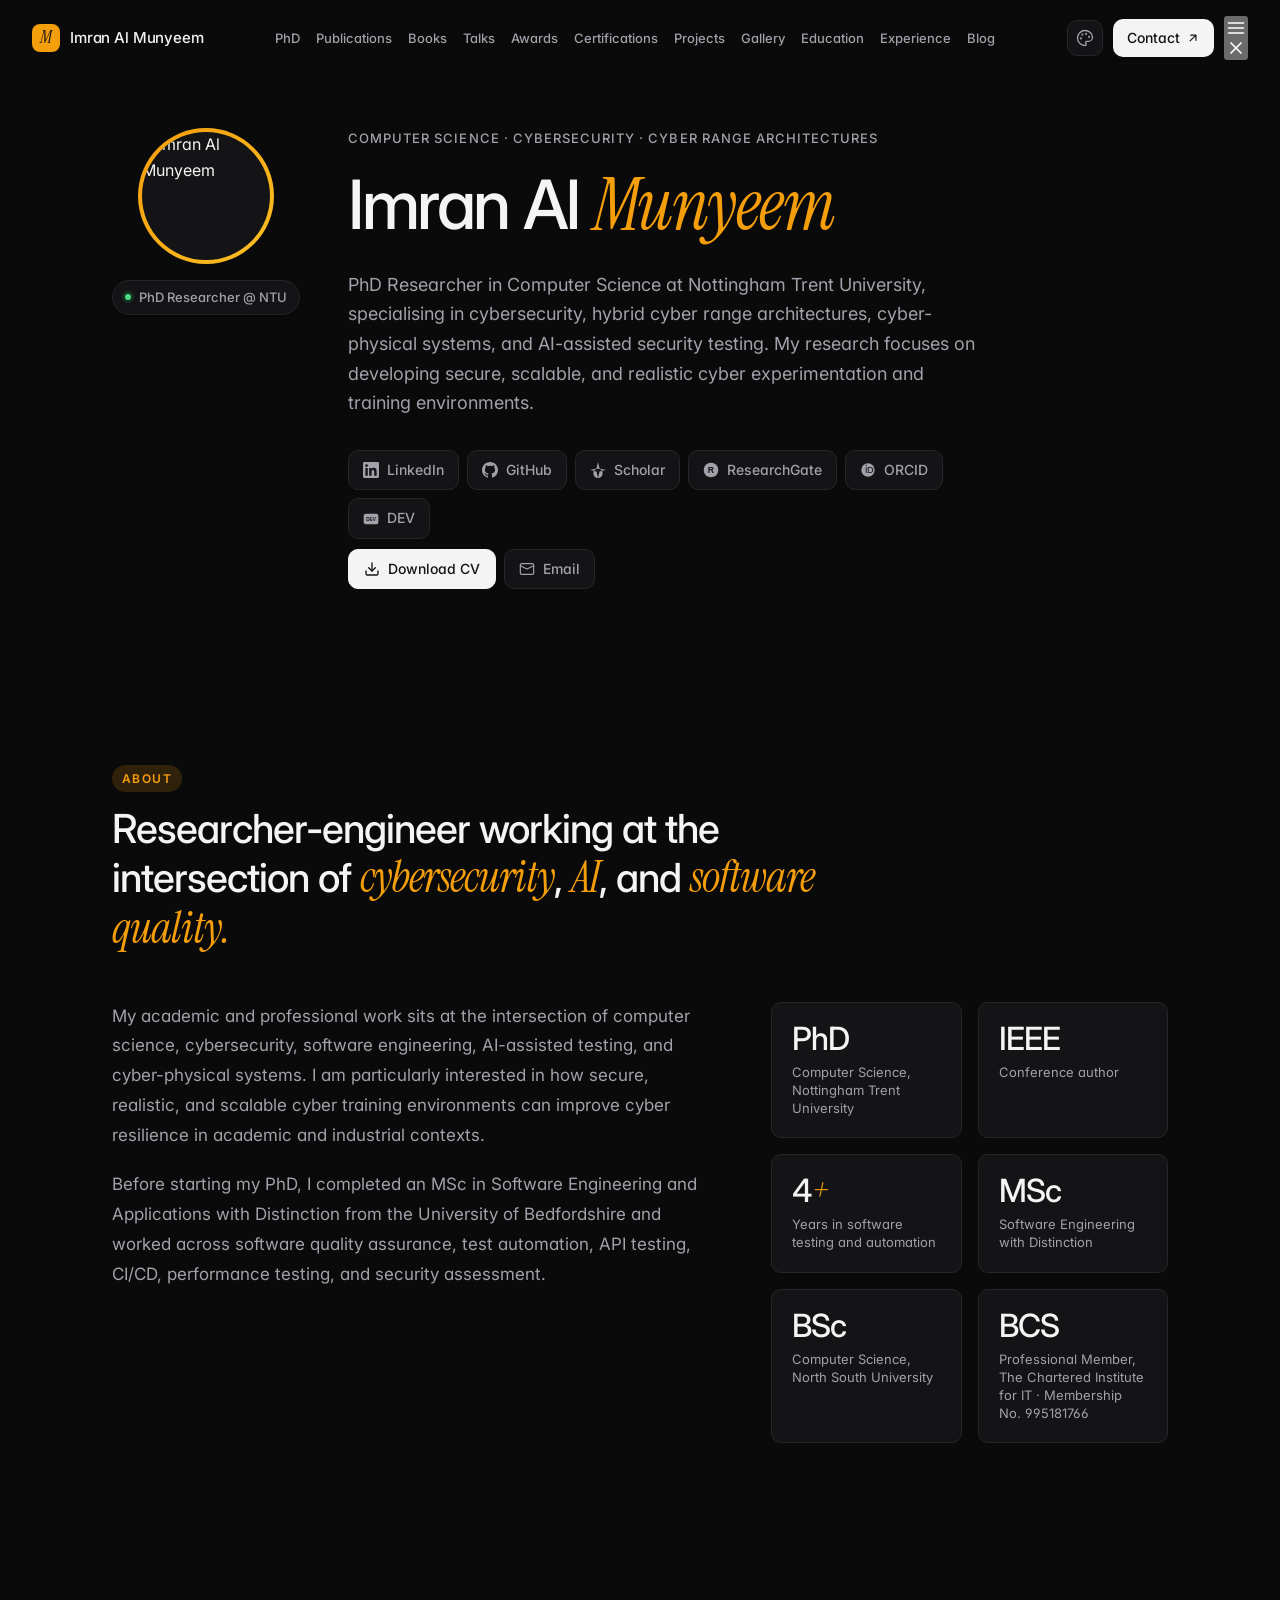
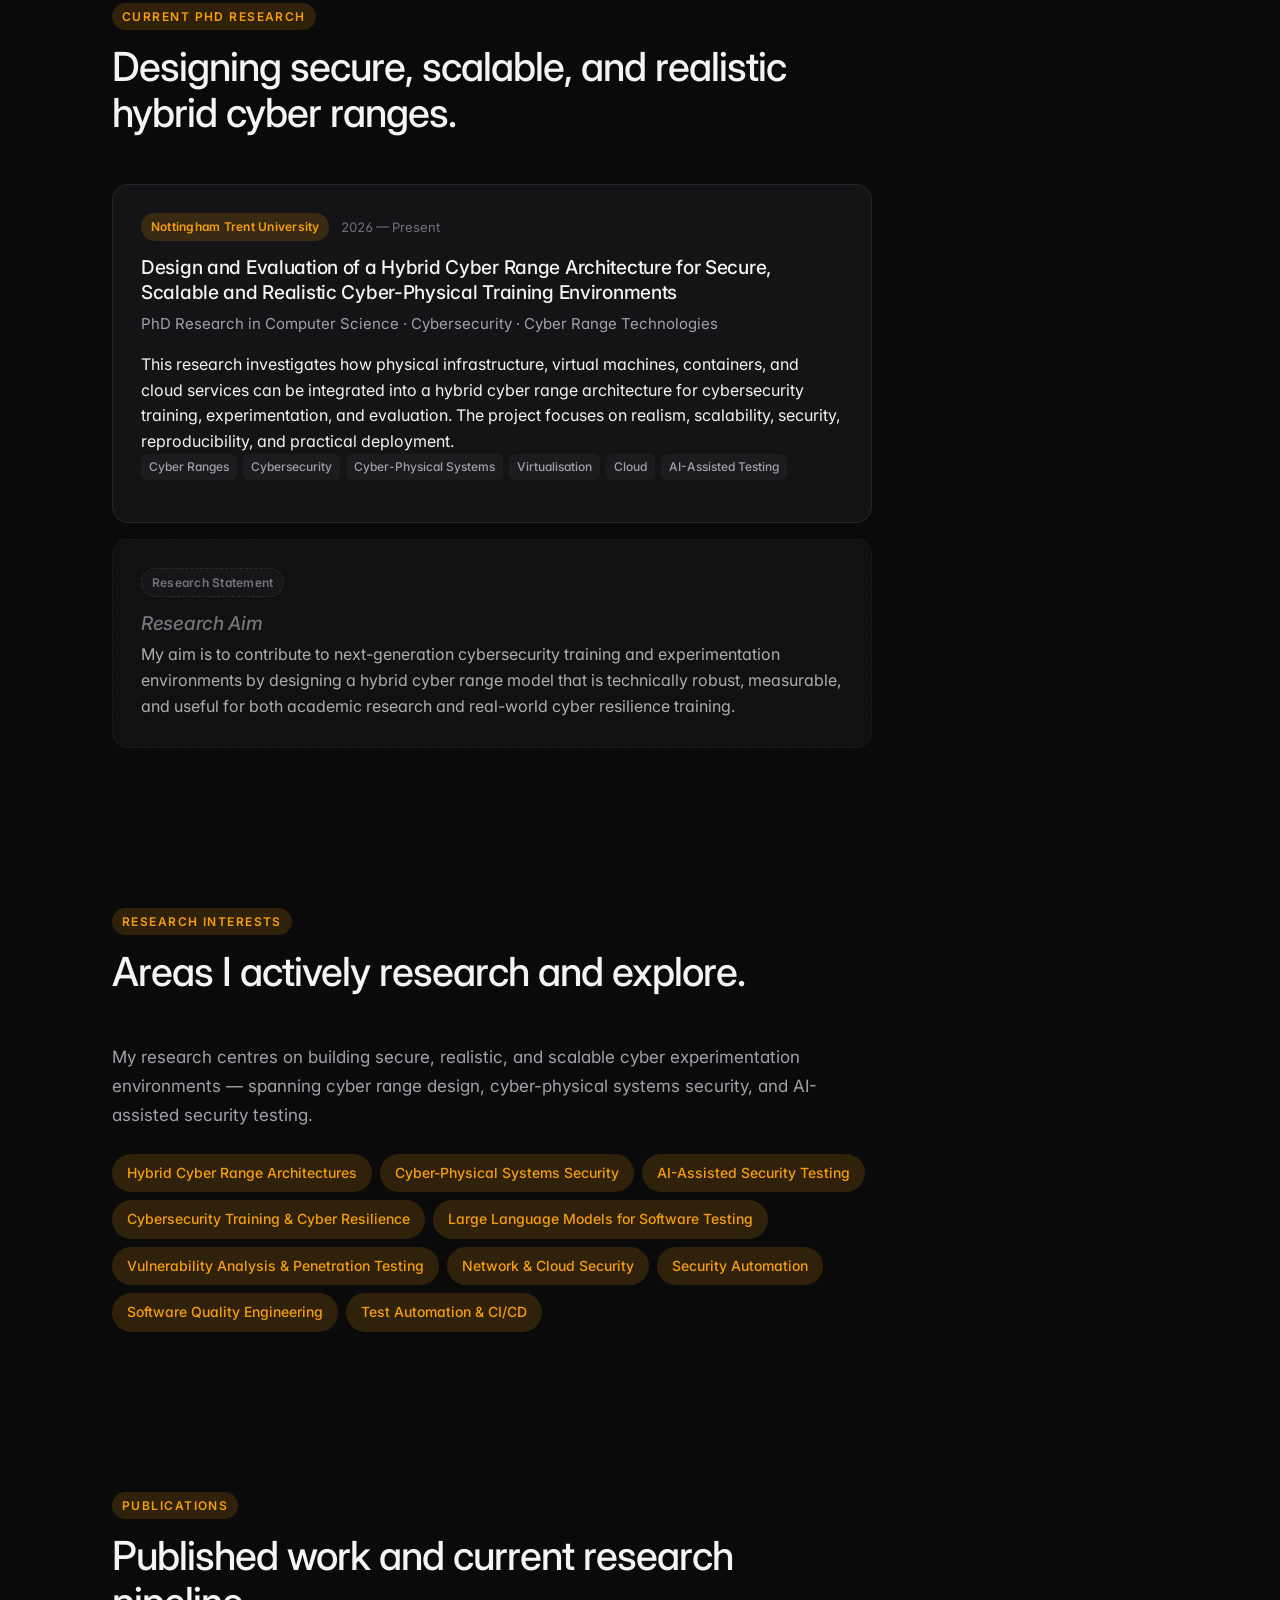
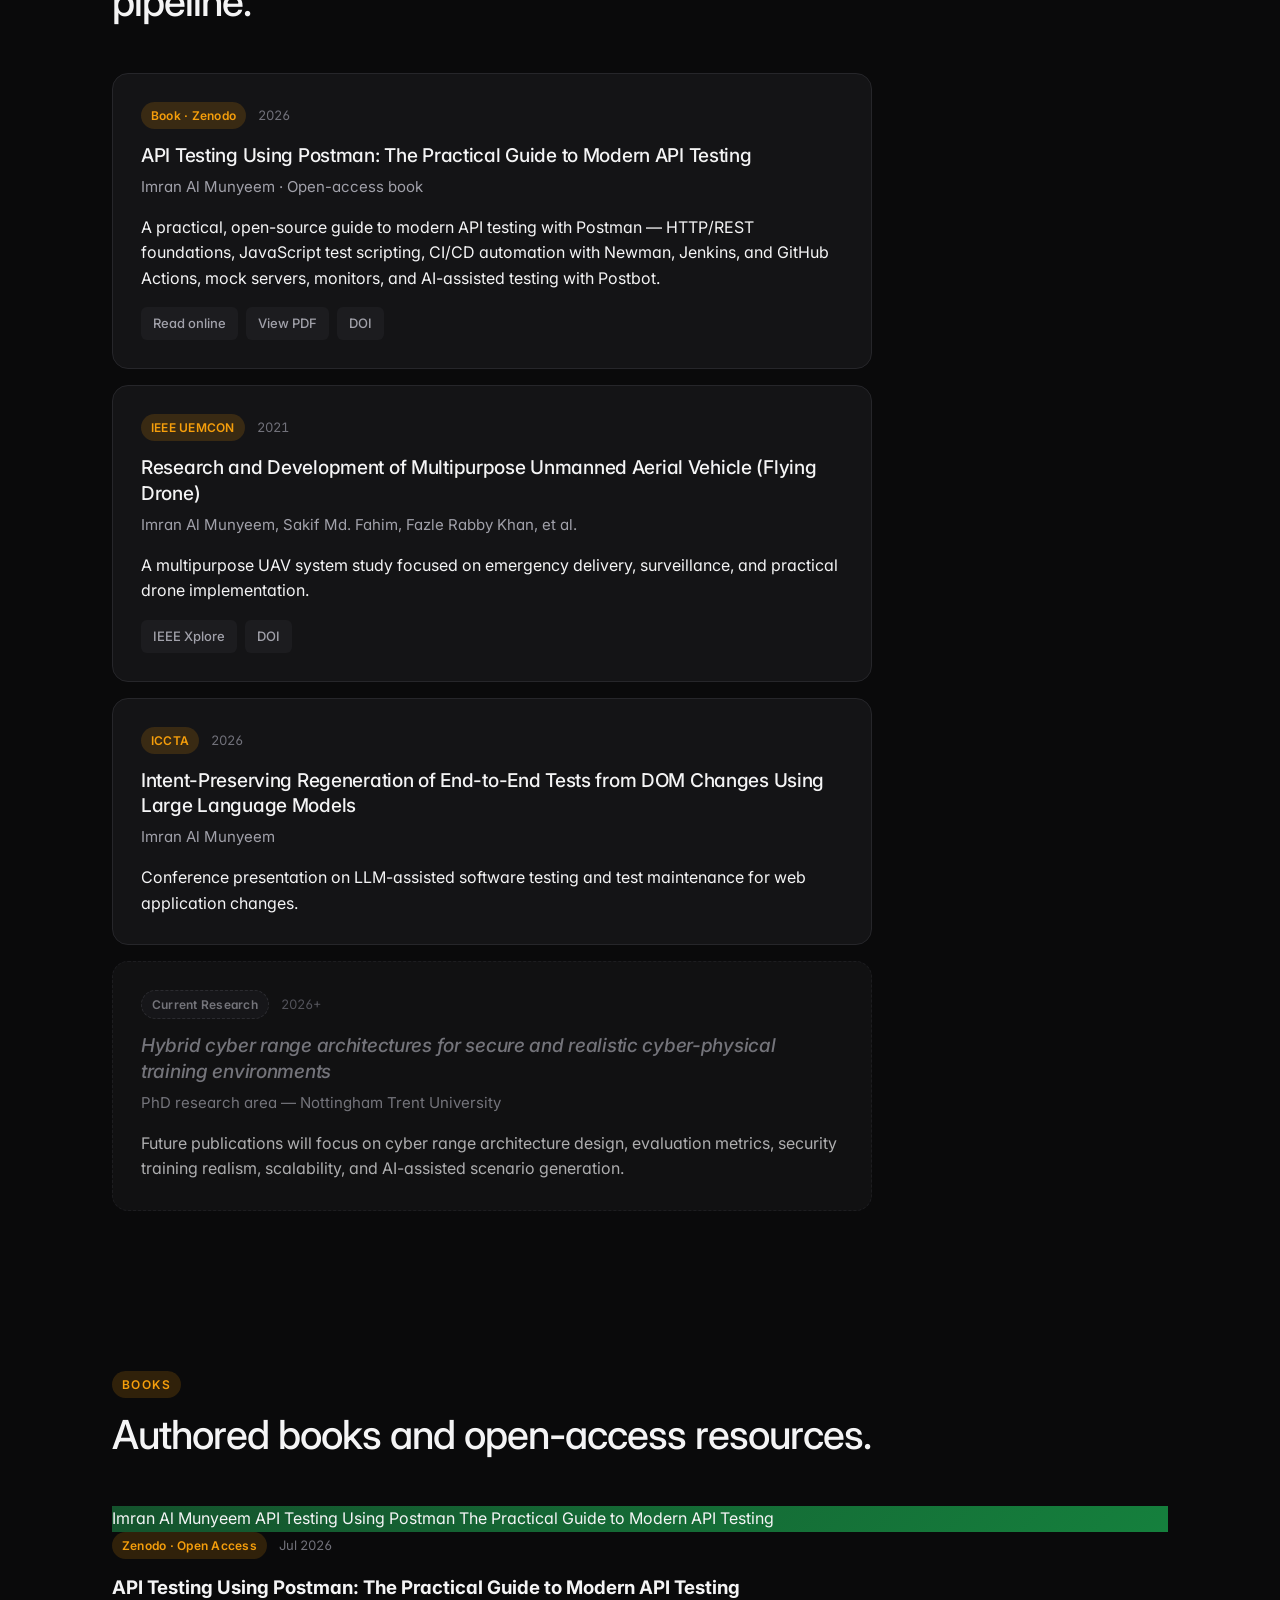
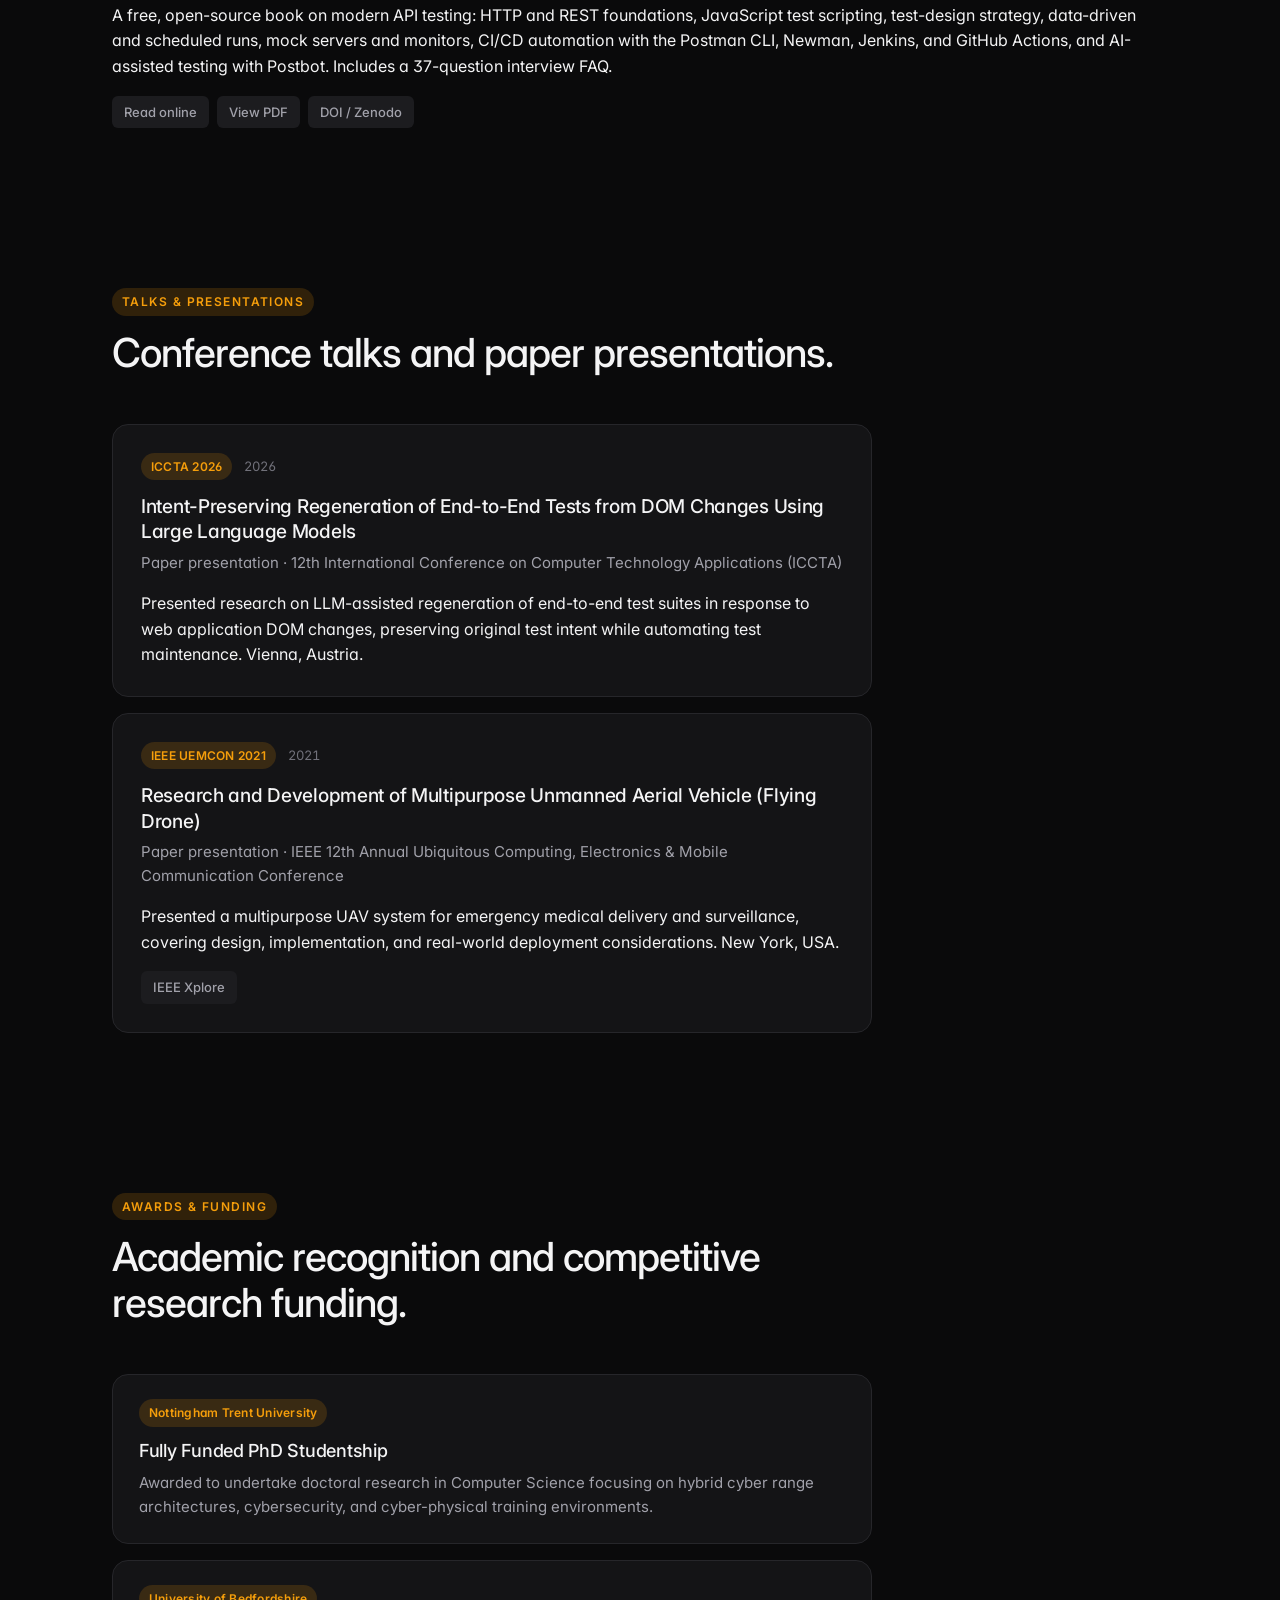
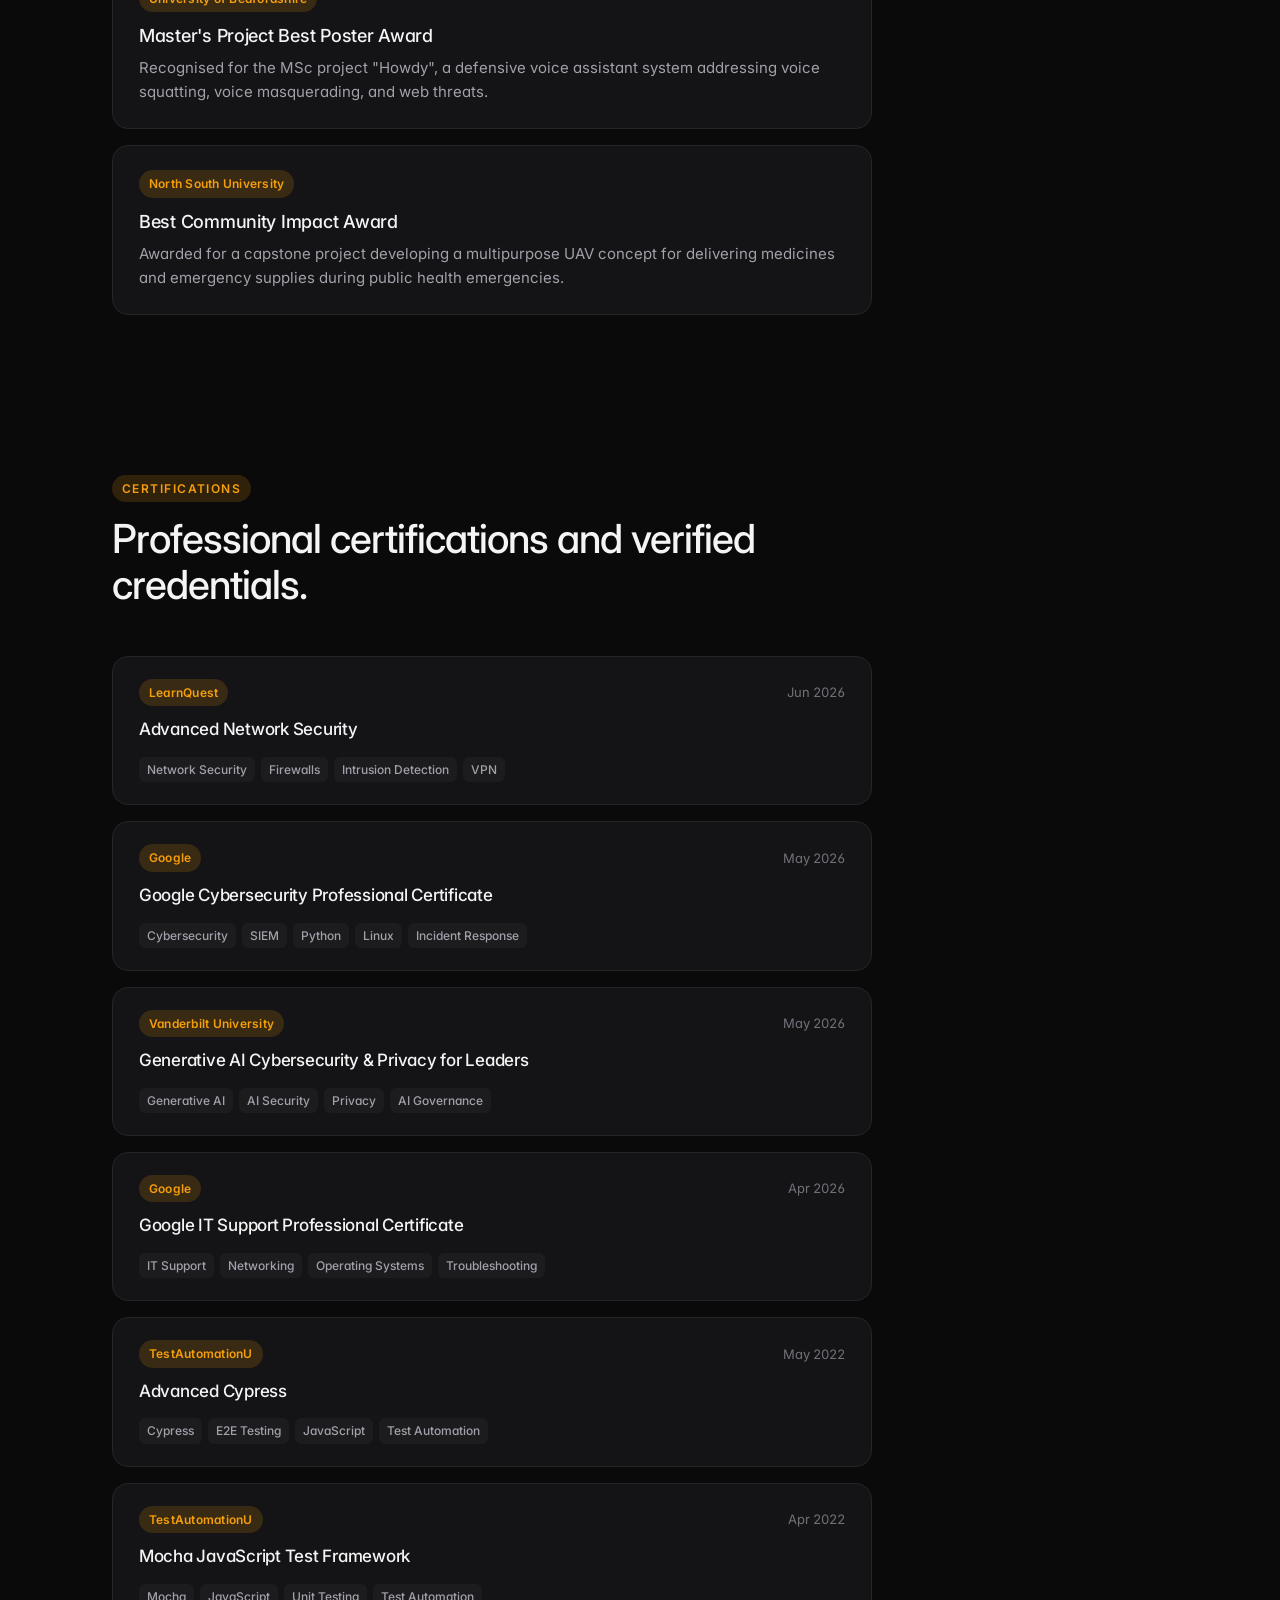
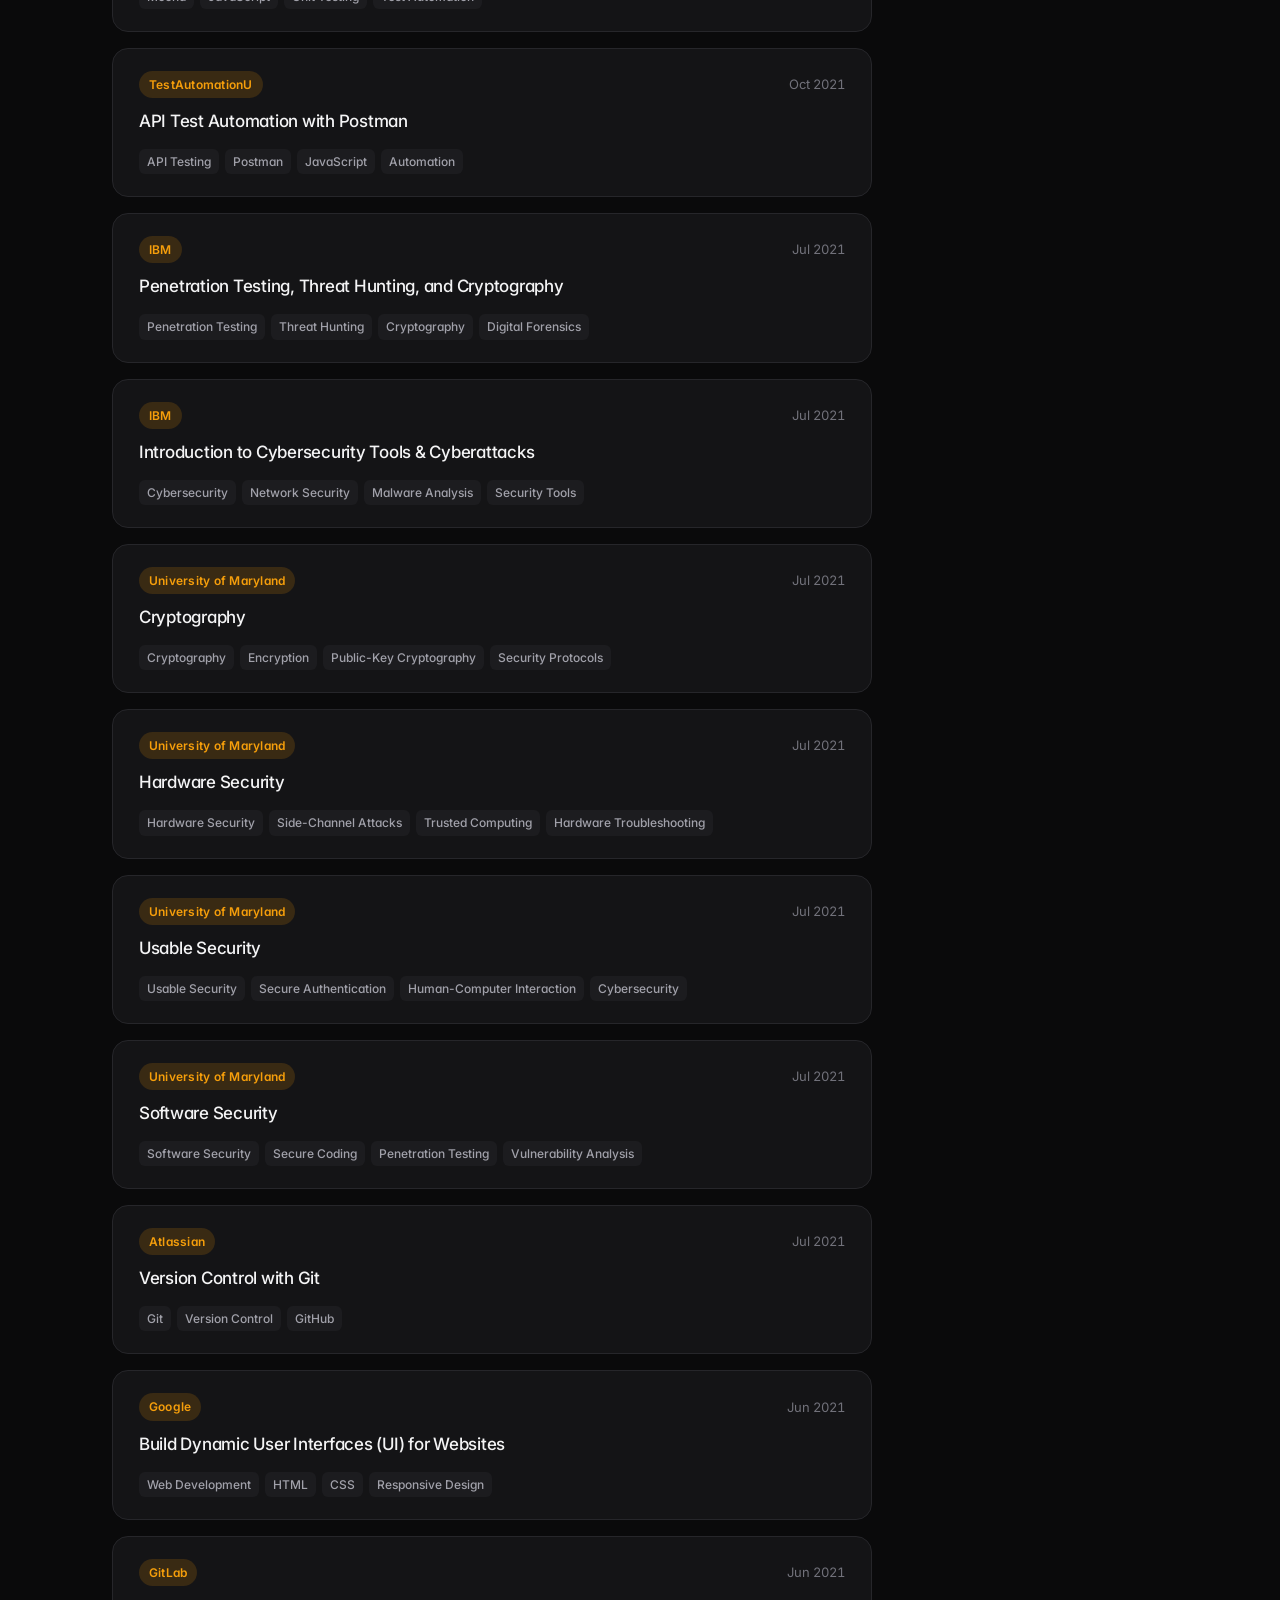
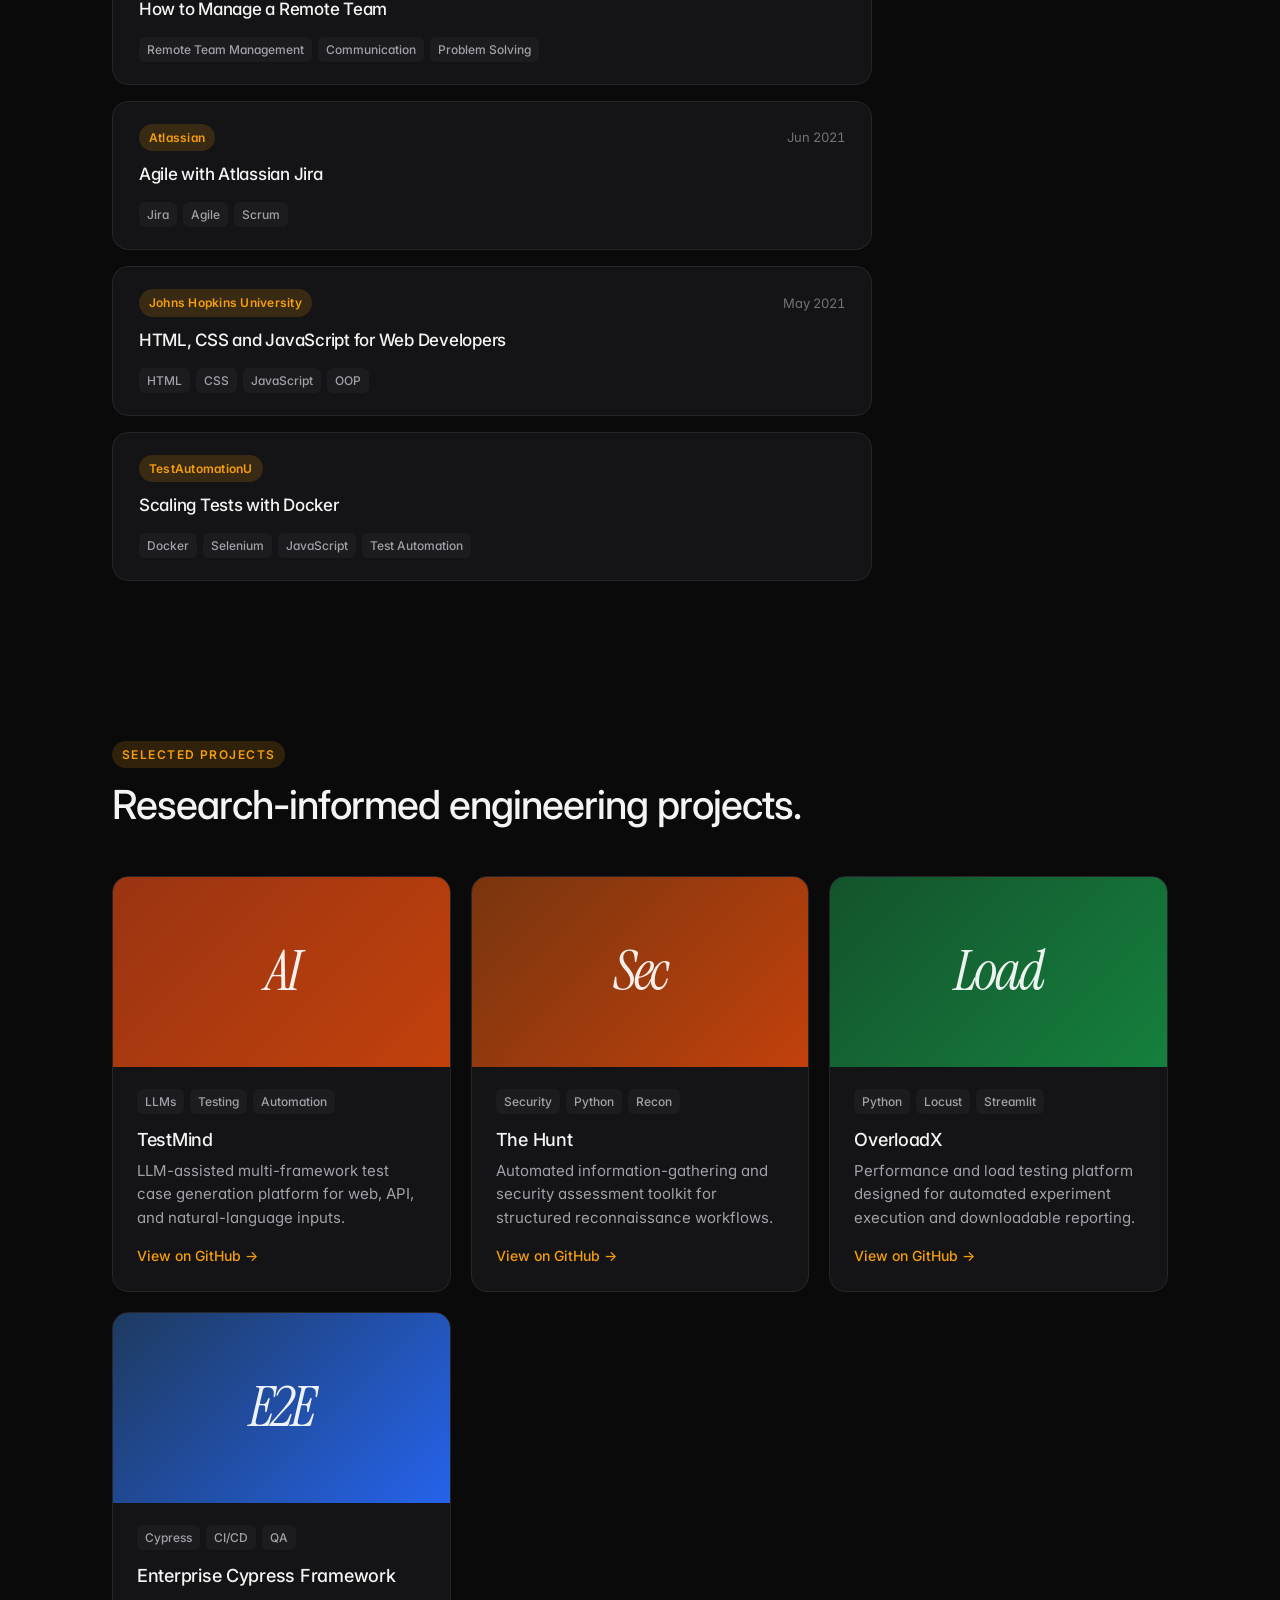
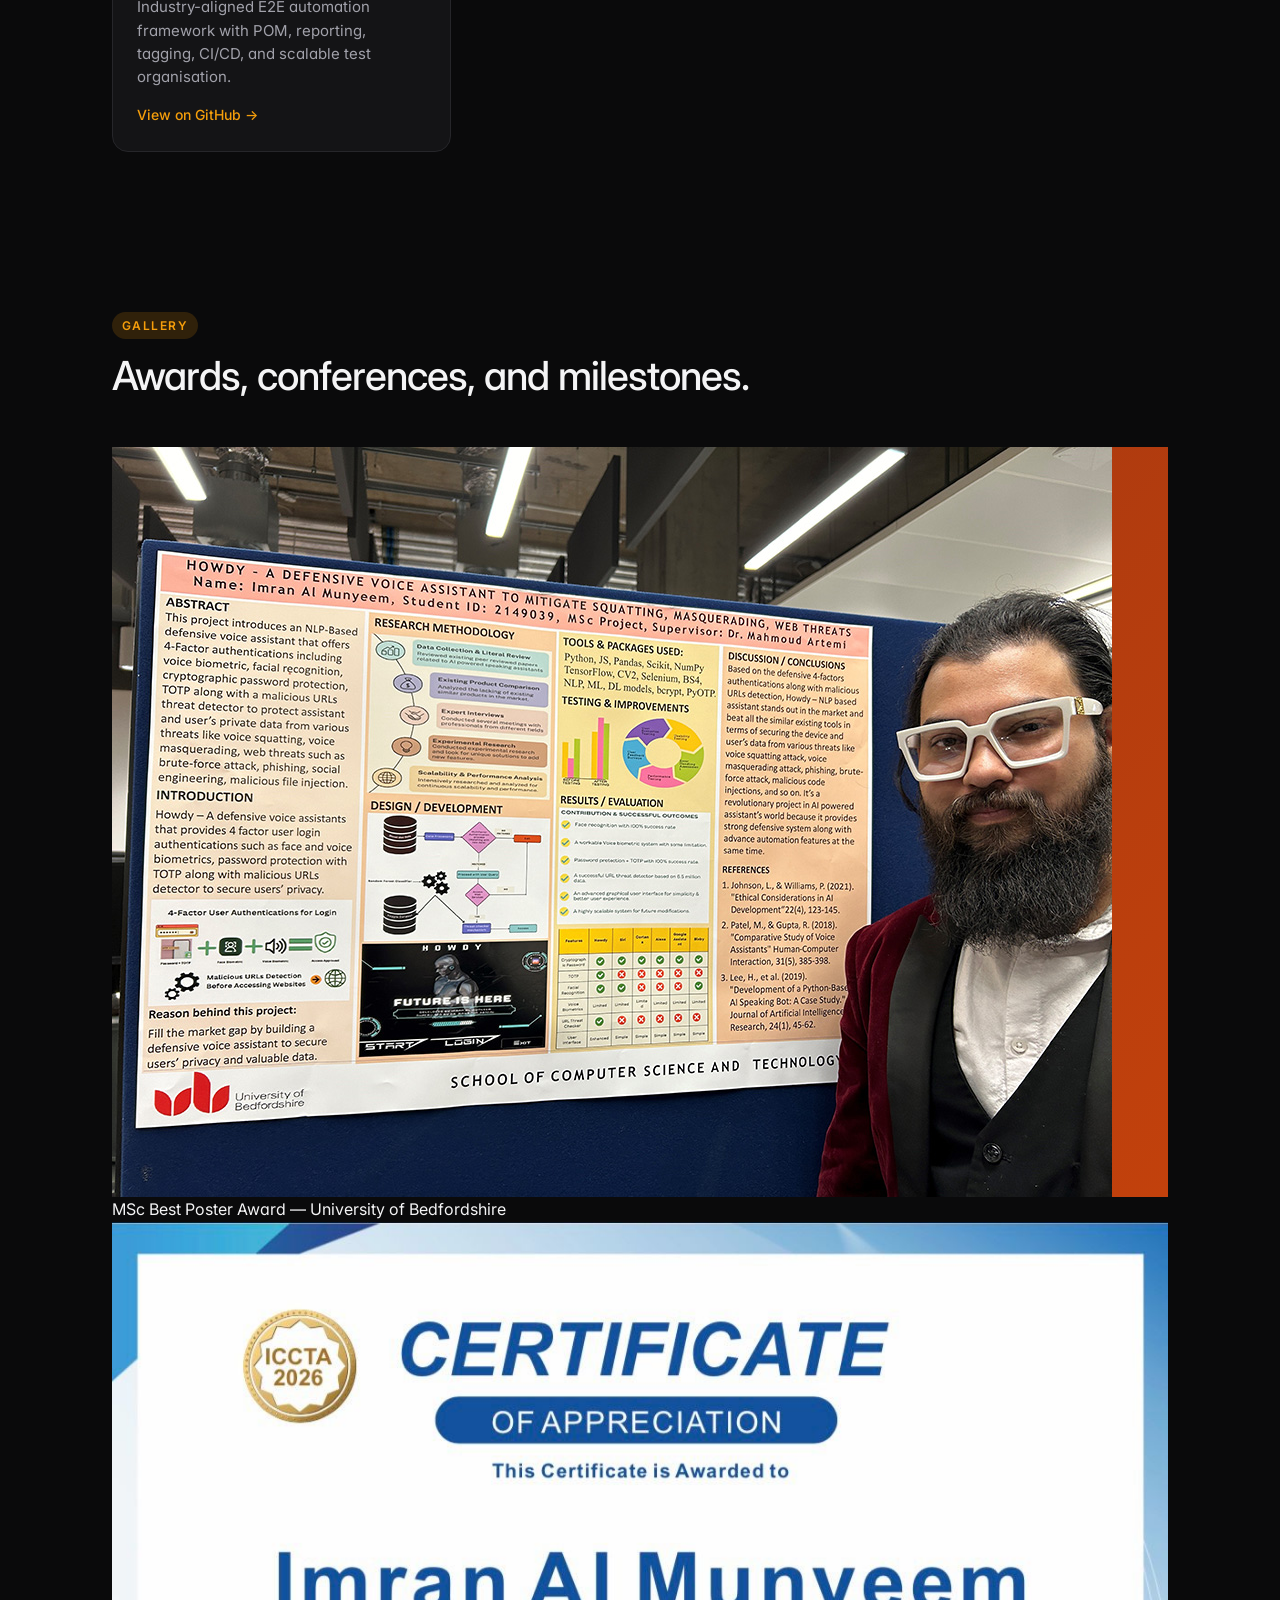
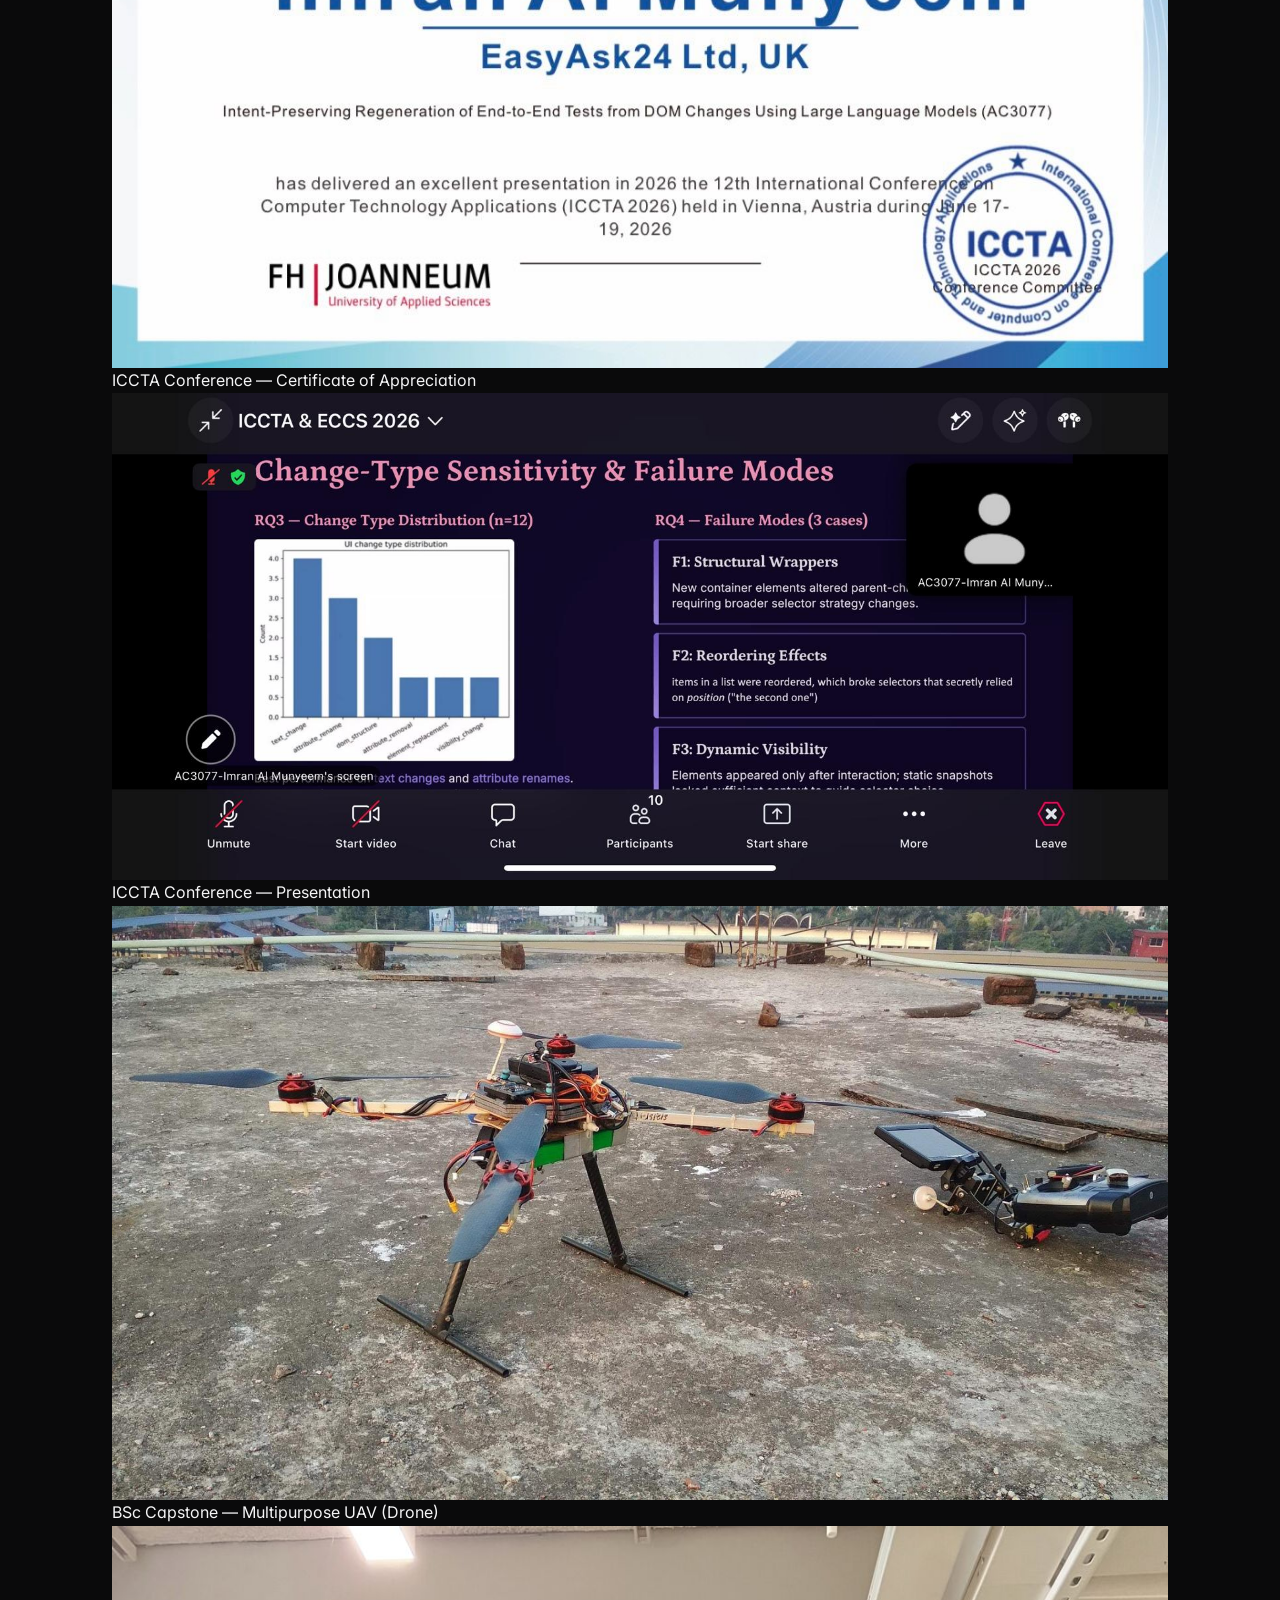
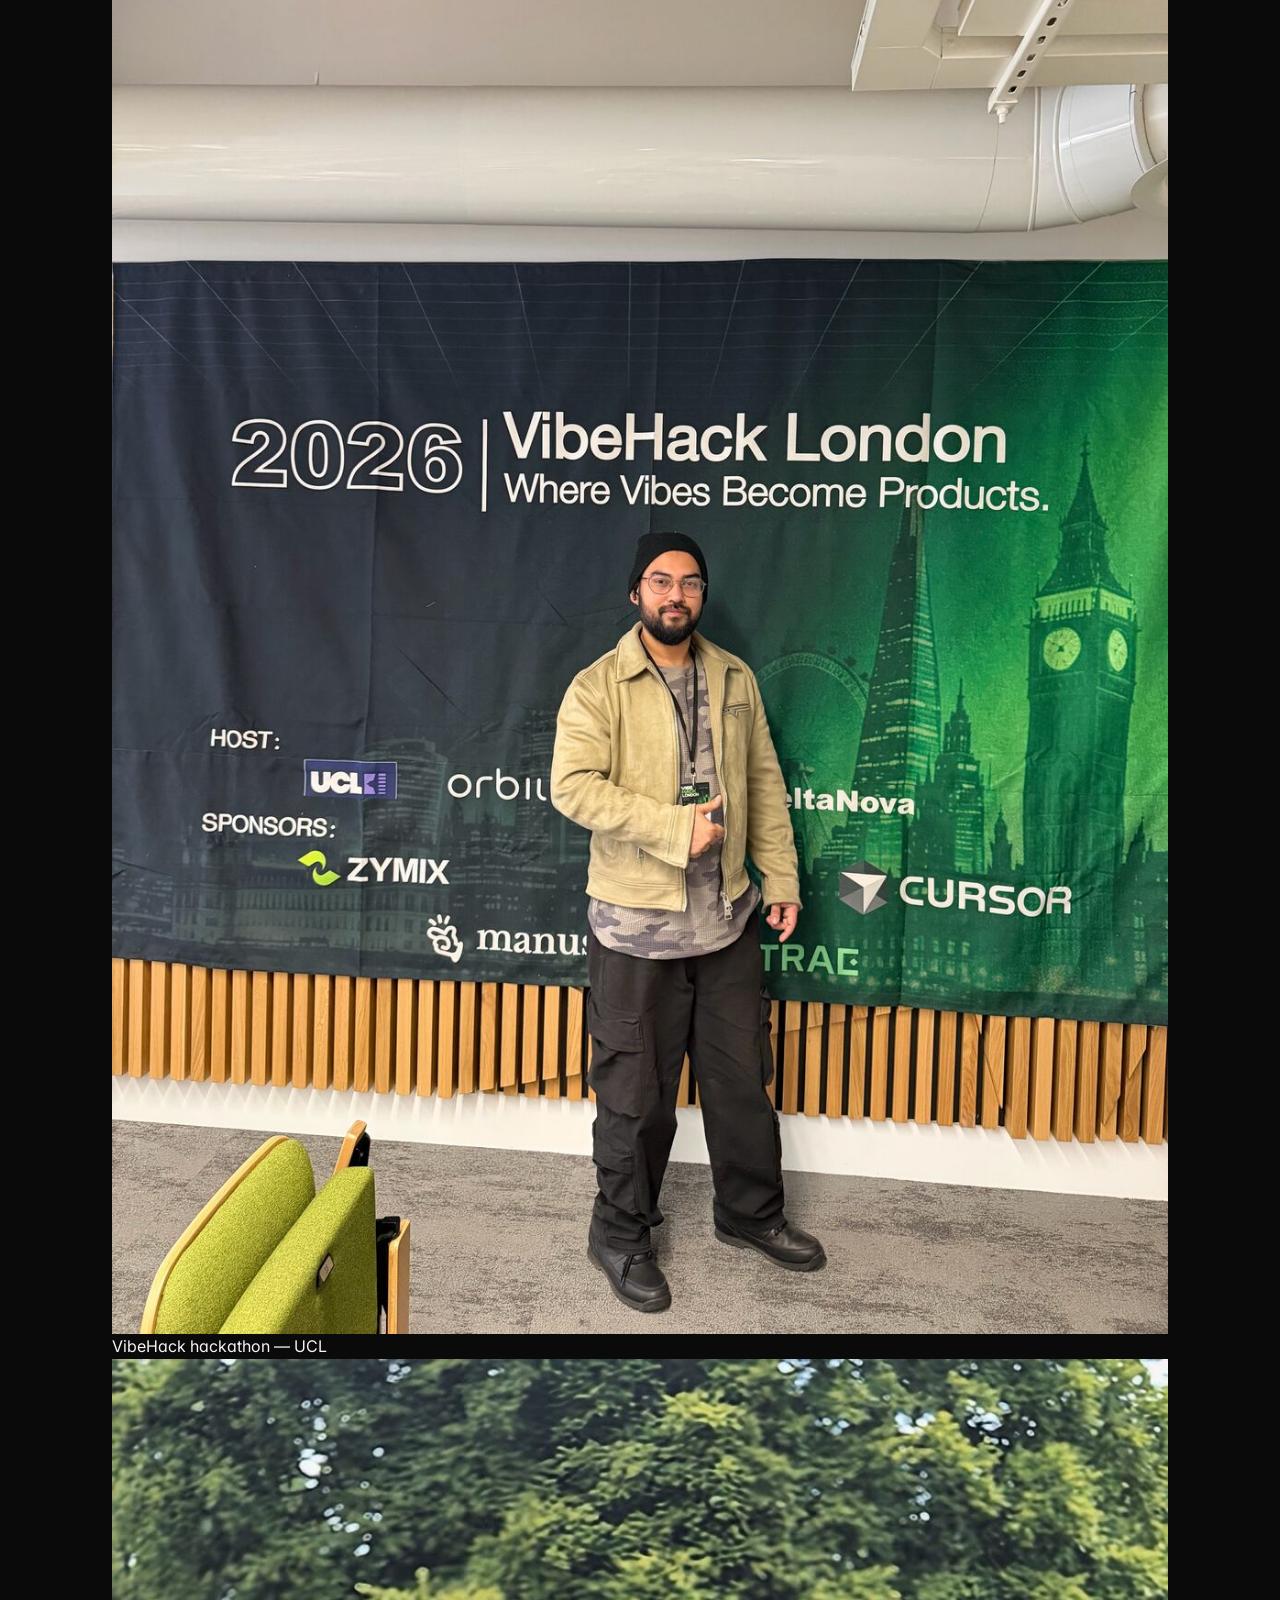
==== index.html @ 53933c65 "Add files via upload" ====
<!DOCTYPE html>
<html lang="en">
<head>
  <meta charset="UTF-8">
  <meta name="viewport" content="width=device-width, initial-scale=1.0">

  <title>Imran Al Munyeem — PhD Researcher in Computer Science</title>
  <meta name="description" content="Imran Al Munyeem is a PhD Researcher in Computer Science at Nottingham Trent University, researching cybersecurity, hybrid cyber range architectures, cyber-physical systems, AI-assisted security testing, and software quality engineering.">
  <meta name="author" content="Imran Al Munyeem">
  <meta name="keywords" content="Imran Al Munyeem, PhD Researcher, Computer Science, Cybersecurity, Cyber Range, Cyber-Physical Systems, AI Security, Software Testing, Nottingham Trent University">

  <link rel="canonical" href="https://imranalmunyeem.com/">

  <meta property="og:title" content="Imran Al Munyeem — PhD Researcher in Computer Science">
  <meta property="og:description" content="PhD Researcher in Computer Science at Nottingham Trent University focusing on cybersecurity, hybrid cyber range architectures, cyber-physical systems, and AI-assisted security testing.">
  <meta property="og:type" content="website">
  <meta property="og:url" content="https://imranalmunyeem.com/">
  <meta property="og:site_name" content="Imran Al Munyeem">
  <meta property="og:image" content="https://imranalmunyeem.com/ogimage.jpg">
  <meta property="og:image:width" content="1200">
  <meta property="og:image:height" content="630">
  <meta property="og:image:alt" content="Imran Al Munyeem — PhD Researcher in Computer Science">

  <meta name="twitter:card" content="summary_large_image">
  <meta name="twitter:title" content="Imran Al Munyeem — PhD Researcher in Computer Science">
  <meta name="twitter:description" content="PhD Researcher in Computer Science at Nottingham Trent University focusing on cybersecurity, cyber range architectures, cyber-physical systems, and AI-assisted security testing.">
  <meta name="twitter:image" content="https://imranalmunyeem.com/ogimage.jpg">

  <link rel="preconnect" href="https://fonts.googleapis.com">
  <link rel="preconnect" href="https://fonts.gstatic.com" crossorigin>
  <link href="https://fonts.googleapis.com/css2?family=Inter:wght@400;500;600;700&family=Instrument+Serif:ital@0;1&display=swap" rel="stylesheet">

  <link rel="icon" href="data:image/svg+xml,<svg xmlns='http://www.w3.org/2000/svg' viewBox='0 0 100 100'><rect width='100' height='100' rx='22' fill='%239a3412'/><text x='50' y='68' font-size='52' font-family='Georgia,serif' font-style='italic' fill='%23fdfcf8' text-anchor='middle'>M</text></svg>">

  <script>
    // Apply saved theme before paint to avoid flash (default: dark + amber)
    (function () {
      try {
        var r = document.documentElement;
        r.setAttribute('data-theme', localStorage.getItem('theme') || 'dark');
        r.setAttribute('data-accent', localStorage.getItem('accent') || 'amber');
      } catch (e) {
        document.documentElement.setAttribute('data-theme', 'dark');
        document.documentElement.setAttribute('data-accent', 'amber');
      }
    })();
  </script>

  <link rel="stylesheet" href="styles.css?v=9">

  <script type="application/ld+json">
  {
    "@context": "https://schema.org",
    "@type": "Person",
    "name": "Imran Al Munyeem",
    "url": "https://imranalmunyeem.com/",
    "image": "https://imranalmunyeem.com/ogimage.jpg",
    "jobTitle": "PhD Researcher in Computer Science",
    "description": "PhD Researcher in Computer Science at Nottingham Trent University, specialising in cybersecurity, hybrid cyber range architectures, cyber-physical systems, and AI-assisted security testing.",
    "worksFor": {
      "@type": "Organization",
      "name": "Nottingham Trent University"
    },
    "alumniOf": [
      { "@type": "CollegeOrUniversity", "name": "University of Bedfordshire" },
      { "@type": "CollegeOrUniversity", "name": "North South University" }
    ],
    "memberOf": {
      "@type": "Organization",
      "name": "BCS, The Chartered Institute for IT"
    },
    "knowsAbout": [
      "Cybersecurity",
      "Cyber Range Architectures",
      "Cyber-Physical Systems",
      "AI-Assisted Security Testing",
      "Software Testing",
      "Software Quality Engineering"
    ],
    "sameAs": [
      "https://www.linkedin.com/in/imranalmunyeem/",
      "https://github.com/imranalmunyeem",
      "https://scholar.google.com/citations?user=b2R3NKsAAAAJ",
      "https://orcid.org/0009-0007-3538-1172",
      "https://www.researchgate.net/profile/Imran-Al-Munyeem-2",
      "https://dev.to/imranalmunyeem"
    ]
  }
  </script>
</head>

<body>
  <nav class="nav" id="nav">
    <a href="#top" class="nav-logo" aria-label="Home">
      <span class="logo-mark">M</span>
      <span class="logo-text">Imran Al Munyeem</span>
    </a>

    <div class="nav-links">
      <a href="#phd">PhD</a>
      <a href="#publications">Publications</a>
      <a href="#books">Books</a>
      <a href="#talks">Talks</a>
      <a href="#awards">Awards</a>
      <a href="#certifications">Certifications</a>
      <a href="#projects">Projects</a>
      <a href="#gallery">Gallery</a>
      <a href="#education">Education</a>
      <a href="#experience">Experience</a>
      <a href="#blog">Blog</a>
    </div>

    <div class="nav-right">
      <div class="theme-switch">
        <button class="theme-toggle" id="themeToggle" type="button" aria-label="Change theme" aria-haspopup="true" aria-expanded="false">
          <svg width="18" height="18" viewBox="0 0 24 24" fill="none" stroke="currentColor" stroke-width="1.75" stroke-linecap="round" stroke-linejoin="round"><circle cx="13.5" cy="6.5" r=".5" fill="currentColor"/><circle cx="17.5" cy="10.5" r=".5" fill="currentColor"/><circle cx="8.5" cy="7.5" r=".5" fill="currentColor"/><circle cx="6.5" cy="12.5" r=".5" fill="currentColor"/><path d="M12 2C6.5 2 2 6.5 2 12s4.5 10 10 10c.926 0 1.648-.746 1.648-1.688 0-.437-.18-.835-.437-1.125-.29-.289-.438-.652-.438-1.125a1.64 1.64 0 0 1 1.668-1.668h1.996c3.051 0 5.555-2.503 5.555-5.554C21.965 6.012 17.461 2 12 2z"/></svg>
        </button>
        <div class="theme-panel" id="themePanel" hidden>
          <p class="theme-panel-label">Appearance</p>
          <div class="theme-modes">
            <button type="button" data-mode="dark">Dark</button>
            <button type="button" data-mode="light">Light</button>
          </div>
          <p class="theme-panel-label">Accent</p>
          <div class="theme-accents">
            <button type="button" class="swatch" data-accent="amber" style="--sw:#f59e0b" aria-label="Amber"></button>
            <button type="button" class="swatch" data-accent="emerald" style="--sw:#34d399" aria-label="Emerald"></button>
            <button type="button" class="swatch" data-accent="sky" style="--sw:#60a5fa" aria-label="Sky"></button>
            <button type="button" class="swatch" data-accent="violet" style="--sw:#a78bfa" aria-label="Violet"></button>
            <button type="button" class="swatch" data-accent="rose" style="--sw:#fb7185" aria-label="Rose"></button>
          </div>
        </div>
      </div>

      <a href="#contact" class="nav-cta">
        Contact
        <svg width="14" height="14" viewBox="0 0 24 24" fill="none" stroke="currentColor" stroke-width="2" stroke-linecap="round" stroke-linejoin="round"><path d="M7 17L17 7M17 7H8M17 7v9"/></svg>
      </a>

      <button class="nav-toggle" id="navToggle" type="button" aria-label="Menu" aria-controls="nav" aria-expanded="false">
        <svg class="icon-menu" width="20" height="20" viewBox="0 0 24 24" fill="none" stroke="currentColor" stroke-width="2" stroke-linecap="round" stroke-linejoin="round"><line x1="3" y1="6" x2="21" y2="6"/><line x1="3" y1="12" x2="21" y2="12"/><line x1="3" y1="18" x2="21" y2="18"/></svg>
        <svg class="icon-close" width="20" height="20" viewBox="0 0 24 24" fill="none" stroke="currentColor" stroke-width="2" stroke-linecap="round" stroke-linejoin="round"><line x1="18" y1="6" x2="6" y2="18"/><line x1="6" y1="6" x2="18" y2="18"/></svg>
      </button>
    </div>
  </nav>

  <main id="top">

    <section class="hero">
      <div class="hero-inner">
        <div class="hero-avatar">
          <div class="avatar-ring">
            <div class="avatar-circle" aria-label="Imran Al Munyeem">
              <picture>
                <source srcset="profileavatar.webp" type="image/webp">
                <img src="profileavatar.jpg" alt="Imran Al Munyeem" width="128" height="128" loading="eager">
              </picture>
            </div>
          </div>
          <div class="hero-available">
            <span class="dot"></span>
            PhD Researcher @ NTU
          </div>
        </div>

        <div class="hero-content">
          <p class="eyebrow">Computer Science · Cybersecurity · Cyber Range Architectures</p>

          <h1 class="hero-name">
            Imran Al <em>Munyeem</em>
          </h1>

          <p class="hero-lead">
            PhD Researcher in Computer Science at Nottingham Trent University, specialising in cybersecurity, hybrid cyber range architectures, cyber-physical systems, and AI-assisted security testing. My research focuses on developing secure, scalable, and realistic cyber experimentation and training environments.
          </p>

          <div class="hero-socials">
            <div class="social-row">
              <a href="https://www.linkedin.com/in/imranalmunyeem/" class="social-link" target="_blank" rel="noopener">
                <svg width="16" height="16" viewBox="0 0 24 24" fill="currentColor"><path d="M20.447 20.452h-3.554v-5.569c0-1.328-.027-3.037-1.852-3.037-1.853 0-2.136 1.445-2.136 2.939v5.667H9.351V9h3.414v1.561h.046c.477-.9 1.637-1.85 3.37-1.85 3.601 0 4.267 2.37 4.267 5.455v6.286zM5.337 7.433a2.062 2.062 0 0 1-2.063-2.065 2.063 2.063 0 1 1 2.063 2.065zm1.782 13.019H3.555V9h3.564v11.452zM22.225 0H1.771C.792 0 0 .774 0 1.729v20.542C0 23.227.792 24 1.771 24h20.451C23.2 24 24 23.227 24 22.271V1.729C24 .774 23.2 0 22.222 0h.003z"/></svg>
                LinkedIn
              </a>

              <a href="https://github.com/imranalmunyeem" class="social-link" target="_blank" rel="noopener">
                <svg width="16" height="16" viewBox="0 0 24 24" fill="currentColor"><path d="M12 0C5.374 0 0 5.373 0 12c0 5.302 3.438 9.8 8.207 11.387.6.111.793-.261.793-.577v-2.234c-3.338.726-4.033-1.416-4.033-1.416-.546-1.387-1.333-1.756-1.333-1.756-1.089-.745.083-.729.083-.729 1.205.084 1.839 1.237 1.839 1.237 1.07 1.834 2.807 1.304 3.492.997.107-.775.418-1.305.762-1.604-2.665-.305-5.467-1.334-5.467-5.931 0-1.311.469-2.381 1.236-3.221-.124-.303-.535-1.524.117-3.176 0 0 1.008-.322 3.301 1.23A11.509 11.509 0 0 1 12 5.803c1.02.005 2.047.138 3.006.404 2.291-1.552 3.297-1.23 3.297-1.23.653 1.653.242 2.874.118 3.176.77.84 1.235 1.911 1.235 3.221 0 4.609-2.807 5.624-5.479 5.921.43.372.823 1.102.823 2.222v3.293c0 .319.192.694.801.576C20.566 21.797 24 17.3 24 12c0-6.627-5.373-12-12-12z"/></svg>
                GitHub
              </a>

              <a href="https://scholar.google.com/citations?user=b2R3NKsAAAAJ" class="social-link" target="_blank" rel="noopener">
                <svg width="16" height="16" viewBox="0 0 24 24" fill="currentColor"><path d="M12 24a7 7 0 1 1 0-14 7 7 0 0 1 0 14zm0-24L9.75 9.75 0 12l9.75 2.25L12 24l2.25-9.75L24 12l-9.75-2.25L12 0z"/></svg>
                Scholar
              </a>

              <a href="https://www.researchgate.net/profile/Imran-Al-Munyeem-2?ev=hdr_xprf" class="social-link" target="_blank" rel="noopener">
                <svg width="16" height="16" viewBox="0 0 24 24" fill="currentColor"><circle cx="12" cy="12" r="11"/><text x="12" y="16.5" font-size="13" font-family="Arial, sans-serif" font-weight="700" fill="var(--bg-raised)" text-anchor="middle">R</text></svg>
                ResearchGate
              </a>

              <a href="https://orcid.org/0009-0007-3538-1172" class="social-link" target="_blank" rel="noopener">
                <svg width="16" height="16" viewBox="0 0 24 24" fill="currentColor"><circle cx="12" cy="12" r="10"/><path fill="var(--bg-raised)" d="M8.6 7.4h1.3v9.2H8.6zm-.2-2.2c0-.5.4-.9.9-.9s.9.4.9.9-.4.9-.9.9-.9-.4-.9-.9zm3.2 2.2h3.5c2.8 0 4.8 1.8 4.8 4.6s-2 4.6-4.8 4.6h-3.5zm1.3 8h2.1c2.2 0 3.5-1.4 3.5-3.4s-1.3-3.4-3.5-3.4h-2.1z"/></svg>
                ORCID
              </a>

              <a href="https://dev.to/imranalmunyeem" class="social-link" target="_blank" rel="noopener">
                <svg width="16" height="16" viewBox="0 0 24 24" fill="currentColor"><rect x="1" y="4" width="22" height="16" rx="3"/><text x="12" y="15.5" font-size="7" font-family="Arial, sans-serif" font-weight="700" fill="var(--bg-raised)" text-anchor="middle">DEV</text></svg>
                DEV
              </a>
            </div>

            <div class="social-row">
              <a href="https://drive.google.com/file/d/1HPV53WMpcphYSXeUqaOmOcscOz2iS2CY/view?usp=sharing" class="hero-cv" target="_blank" rel="noopener">
                <svg width="16" height="16" viewBox="0 0 24 24" fill="none" stroke="currentColor" stroke-width="2" stroke-linecap="round" stroke-linejoin="round"><path d="M21 15v4a2 2 0 0 1-2 2H5a2 2 0 0 1-2-2v-4"/><polyline points="7 10 12 15 17 10"/><line x1="12" y1="15" x2="12" y2="3"/></svg>
                Download CV
              </a>
              <a href="#contact" class="social-link">
                <svg width="16" height="16" viewBox="0 0 24 24" fill="none" stroke="currentColor" stroke-width="1.75" stroke-linecap="round" stroke-linejoin="round"><rect x="2" y="4" width="20" height="16" rx="2"/><path d="m22 7-10 5L2 7"/></svg>
                Email
              </a>
            </div>
          </div>
        </div>
      </div>
    </section>

    <section class="section" id="about">
      <div class="section-head">
        <p class="section-label">About</p>
        <h2 class="section-title">Researcher-engineer working at the intersection of <em>cybersecurity</em>, <em>AI</em>, and <em>software quality.</em></h2>
      </div>

      <div class="about-grid">
        <div class="about-prose">
          <p>
            My academic and professional work sits at the intersection of computer science, cybersecurity, software engineering, AI-assisted testing, and cyber-physical systems. I am particularly interested in how secure, realistic, and scalable cyber training environments can improve cyber resilience in academic and industrial contexts.
          </p>
          <p>
            Before starting my PhD, I completed an MSc in Software Engineering and Applications with Distinction from the University of Bedfordshire and worked across software quality assurance, test automation, API testing, CI/CD, performance testing, and security assessment.
          </p>
        </div>

        <div class="about-stats">
          <div class="stat">
            <p class="stat-num">PhD</p>
            <p class="stat-label">Computer Science, Nottingham Trent University</p>
          </div>
          <div class="stat">
            <p class="stat-num">IEEE</p>
            <p class="stat-label">Conference author</p>
          </div>
          <div class="stat">
            <p class="stat-num">4<span>+</span></p>
            <p class="stat-label">Years in software testing and automation</p>
          </div>
          <div class="stat">
            <p class="stat-num">MSc</p>
            <p class="stat-label">Software Engineering with Distinction</p>
          </div>
          <div class="stat">
            <p class="stat-num">BSc</p>
            <p class="stat-label">Computer Science, North South University</p>
          </div>
          <div class="stat">
            <p class="stat-num">BCS</p>
            <p class="stat-label">Professional Member, The Chartered Institute for IT · Membership No. 995181766</p>
          </div>
        </div>
      </div>
    </section>

    <section class="section" id="phd">
      <div class="section-head">
        <p class="section-label">Current PhD Research</p>
        <h2 class="section-title">Designing secure, scalable, and realistic hybrid cyber ranges.</h2>
      </div>

      <div class="pubs">
        <article class="pub-card">
          <div class="pub-meta">
            <span class="badge badge-venue">Nottingham Trent University</span>
            <span class="pub-year">2026 — Present</span>
          </div>
          <h3 class="pub-title">Design and Evaluation of a Hybrid Cyber Range Architecture for Secure, Scalable and Realistic Cyber-Physical Training Environments</h3>
          <p class="pub-authors">PhD Research in Computer Science · Cybersecurity · Cyber Range Technologies</p>
          <p class="pub-desc">
            This research investigates how physical infrastructure, virtual machines, containers, and cloud services can be integrated into a hybrid cyber range architecture for cybersecurity training, experimentation, and evaluation. The project focuses on realism, scalability, security, reproducibility, and practical deployment.
          </p>
          <div class="project-tags">
            <span class="tag">Cyber Ranges</span>
            <span class="tag">Cybersecurity</span>
            <span class="tag">Cyber-Physical Systems</span>
            <span class="tag">Virtualisation</span>
            <span class="tag">Cloud</span>
            <span class="tag">AI-Assisted Testing</span>
          </div>
        </article>

        <article class="pub-card pub-pending">
          <div class="pub-meta">
            <span class="badge badge-draft">Research Statement</span>
          </div>
          <h3 class="pub-title">Research Aim</h3>
          <p class="pub-desc">
            My aim is to contribute to next-generation cybersecurity training and experimentation environments by designing a hybrid cyber range model that is technically robust, measurable, and useful for both academic research and real-world cyber resilience training.
          </p>
        </article>
      </div>
    </section>

    <section class="section" id="research">
      <div class="section-head">
        <p class="section-label">Research Interests</p>
        <h2 class="section-title">Areas I actively research and explore.</h2>
      </div>

      <div class="interests">
        <p class="interests-lead">
          My research centres on building secure, realistic, and scalable cyber experimentation environments — spanning cyber range design, cyber-physical systems security, and AI-assisted security testing.
        </p>
        <div class="interest-tags">
          <span class="interest-tag">Hybrid Cyber Range Architectures</span>
          <span class="interest-tag">Cyber-Physical Systems Security</span>
          <span class="interest-tag">AI-Assisted Security Testing</span>
          <span class="interest-tag">Cybersecurity Training &amp; Cyber Resilience</span>
          <span class="interest-tag">Large Language Models for Software Testing</span>
          <span class="interest-tag">Vulnerability Analysis &amp; Penetration Testing</span>
          <span class="interest-tag">Network &amp; Cloud Security</span>
          <span class="interest-tag">Security Automation</span>
          <span class="interest-tag">Software Quality Engineering</span>
          <span class="interest-tag">Test Automation &amp; CI/CD</span>
        </div>
      </div>
    </section>

    <section class="section" id="publications">
      <div class="section-head">
        <p class="section-label">Publications</p>
        <h2 class="section-title">Published work and current research pipeline.</h2>
      </div>

      <div class="pubs">
        <article class="pub-card">
          <div class="pub-meta">
            <span class="badge badge-venue">Book · Zenodo</span>
            <span class="pub-year">2026</span>
          </div>
          <h3 class="pub-title">API Testing Using Postman: The Practical Guide to Modern API Testing</h3>
          <p class="pub-authors">Imran Al Munyeem · Open-access book</p>
          <p class="pub-desc">A practical, open-source guide to modern API testing with Postman — HTTP/REST foundations, JavaScript test scripting, CI/CD automation with Newman, Jenkins, and GitHub Actions, mock servers, monitors, and AI-assisted testing with Postbot.</p>
          <div class="pub-actions">
            <a href="https://imranalmunyeem.github.io/api-testing-using-postman" class="pub-link" target="_blank" rel="noopener">Read online</a>
            <a href="https://drive.google.com/file/d/1GlY501plt53rziZ2o5f7OoNz_kjakPqd/view?usp=sharing" class="pub-link" target="_blank" rel="noopener">View PDF</a>
            <a href="https://doi.org/10.5281/zenodo.21347134" class="pub-link" target="_blank" rel="noopener">DOI</a>
          </div>
        </article>

        <article class="pub-card">
          <div class="pub-meta">
            <span class="badge badge-venue">IEEE UEMCON</span>
            <span class="pub-year">2021</span>
          </div>
          <h3 class="pub-title">Research and Development of Multipurpose Unmanned Aerial Vehicle (Flying Drone)</h3>
          <p class="pub-authors">Imran Al Munyeem, Sakif Md. Fahim, Fazle Rabby Khan, et al.</p>
          <p class="pub-desc">A multipurpose UAV system study focused on emergency delivery, surveillance, and practical drone implementation.</p>
          <div class="pub-actions">
            <a href="https://ieeexplore.ieee.org/document/9666736" class="pub-link" target="_blank" rel="noopener">IEEE Xplore</a>
            <a href="https://doi.org/10.1109/UEMCON53757.2021.9666736" class="pub-link" target="_blank" rel="noopener">DOI</a>
          </div>
        </article>

        <article class="pub-card">
          <div class="pub-meta">
            <span class="badge badge-venue">ICCTA</span>
            <span class="pub-year">2026</span>
          </div>
          <h3 class="pub-title">Intent-Preserving Regeneration of End-to-End Tests from DOM Changes Using Large Language Models</h3>
          <p class="pub-authors">Imran Al Munyeem</p>
          <p class="pub-desc">Conference presentation on LLM-assisted software testing and test maintenance for web application changes.</p>
        </article>

        <article class="pub-card pub-pending">
          <div class="pub-meta">
            <span class="badge badge-draft">Current Research</span>
            <span class="pub-year">2026+</span>
          </div>
          <h3 class="pub-title">Hybrid cyber range architectures for secure and realistic cyber-physical training environments</h3>
          <p class="pub-authors">PhD research area — Nottingham Trent University</p>
          <p class="pub-desc">Future publications will focus on cyber range architecture design, evaluation metrics, security training realism, scalability, and AI-assisted scenario generation.</p>
        </article>
      </div>
    </section>

    <section class="section" id="books">
      <div class="section-head">
        <p class="section-label">Books</p>
        <h2 class="section-title">Authored books and open-access resources.</h2>
      </div>

      <div class="book-list">
        <article class="book-card">
          <div class="book-cover gradient-3">
            <span class="book-cover-kicker">Imran Al Munyeem</span>
            <span class="book-cover-title">API Testing Using Postman</span>
            <span class="book-cover-sub">The Practical Guide to Modern API Testing</span>
          </div>
          <div class="book-body">
            <div class="pub-meta">
              <span class="badge badge-venue">Zenodo · Open Access</span>
              <span class="pub-year">Jul 2026</span>
            </div>
            <h3 class="book-title">API Testing Using Postman: The Practical Guide to Modern API Testing</h3>
            <p class="book-desc">A free, open-source book on modern API testing: HTTP and REST foundations, JavaScript test scripting, test-design strategy, data-driven and scheduled runs, mock servers and monitors, CI/CD automation with the Postman CLI, Newman, Jenkins, and GitHub Actions, and AI-assisted testing with Postbot. Includes a 37-question interview FAQ.</p>
            <div class="pub-actions">
              <a href="https://imranalmunyeem.github.io/api-testing-using-postman" class="pub-link" target="_blank" rel="noopener">Read online</a>
              <a href="https://drive.google.com/file/d/1GlY501plt53rziZ2o5f7OoNz_kjakPqd/view?usp=sharing" class="pub-link" target="_blank" rel="noopener">View PDF</a>
              <a href="https://doi.org/10.5281/zenodo.21347134" class="pub-link" target="_blank" rel="noopener">DOI / Zenodo</a>
            </div>
          </div>
        </article>
      </div>
    </section>

    <section class="section" id="talks">
      <div class="section-head">
        <p class="section-label">Talks &amp; Presentations</p>
        <h2 class="section-title">Conference talks and paper presentations.</h2>
      </div>

      <div class="pubs">
        <article class="pub-card">
          <div class="pub-meta">
            <span class="badge badge-venue">ICCTA 2026</span>
            <span class="pub-year">2026</span>
          </div>
          <h3 class="pub-title">Intent-Preserving Regeneration of End-to-End Tests from DOM Changes Using Large Language Models</h3>
          <p class="pub-authors">Paper presentation · 12th International Conference on Computer Technology Applications (ICCTA)</p>
          <p class="pub-desc">Presented research on LLM-assisted regeneration of end-to-end test suites in response to web application DOM changes, preserving original test intent while automating test maintenance. Vienna, Austria.</p>
        </article>

        <article class="pub-card">
          <div class="pub-meta">
            <span class="badge badge-venue">IEEE UEMCON 2021</span>
            <span class="pub-year">2021</span>
          </div>
          <h3 class="pub-title">Research and Development of Multipurpose Unmanned Aerial Vehicle (Flying Drone)</h3>
          <p class="pub-authors">Paper presentation · IEEE 12th Annual Ubiquitous Computing, Electronics &amp; Mobile Communication Conference</p>
          <p class="pub-desc">Presented a multipurpose UAV system for emergency medical delivery and surveillance, covering design, implementation, and real-world deployment considerations. New York, USA.</p>
          <div class="pub-actions">
            <a href="https://ieeexplore.ieee.org/document/9666736" class="pub-link" target="_blank" rel="noopener">IEEE Xplore</a>
          </div>
        </article>
      </div>
    </section>

    <section class="section" id="awards">
      <div class="section-head">
        <p class="section-label">Awards &amp; Funding</p>
        <h2 class="section-title">Academic recognition and competitive research funding.</h2>
      </div>

      <div class="award-list">
        <article class="award-card">
          <span class="award-org">Nottingham Trent University</span>
          <h3 class="award-title">Fully Funded PhD Studentship</h3>
          <p class="award-desc">Awarded to undertake doctoral research in Computer Science focusing on hybrid cyber range architectures, cybersecurity, and cyber-physical training environments.</p>
        </article>

        <article class="award-card">
          <span class="award-org">University of Bedfordshire</span>
          <h3 class="award-title">Master's Project Best Poster Award</h3>
          <p class="award-desc">Recognised for the MSc project "Howdy", a defensive voice assistant system addressing voice squatting, voice masquerading, and web threats.</p>
        </article>

        <article class="award-card">
          <span class="award-org">North South University</span>
          <h3 class="award-title">Best Community Impact Award</h3>
          <p class="award-desc">Awarded for a capstone project developing a multipurpose UAV concept for delivering medicines and emergency supplies during public health emergencies.</p>
        </article>
      </div>
    </section>

    <section class="section" id="certifications">
      <div class="section-head">
        <p class="section-label">Certifications</p>
        <h2 class="section-title">Professional certifications and verified credentials.</h2>
      </div>

      <div class="cert-grid">
        <article class="cert-card">
          <div class="cert-head">
            <span class="cert-issuer">LearnQuest</span>
            <span class="cert-date">Jun 2026</span>
          </div>
          <h3 class="cert-title">Advanced Network Security</h3>
          <div class="cert-skills">
            <span class="tag">Network Security</span>
            <span class="tag">Firewalls</span>
            <span class="tag">Intrusion Detection</span>
            <span class="tag">VPN</span>
          </div>
        </article>

        <article class="cert-card">
          <div class="cert-head">
            <span class="cert-issuer">Google</span>
            <span class="cert-date">May 2026</span>
          </div>
          <h3 class="cert-title">Google Cybersecurity Professional Certificate</h3>
          <div class="cert-skills">
            <span class="tag">Cybersecurity</span>
            <span class="tag">SIEM</span>
            <span class="tag">Python</span>
            <span class="tag">Linux</span>
            <span class="tag">Incident Response</span>
          </div>
        </article>

        <article class="cert-card">
          <div class="cert-head">
            <span class="cert-issuer">Vanderbilt University</span>
            <span class="cert-date">May 2026</span>
          </div>
          <h3 class="cert-title">Generative AI Cybersecurity &amp; Privacy for Leaders</h3>
          <div class="cert-skills">
            <span class="tag">Generative AI</span>
            <span class="tag">AI Security</span>
            <span class="tag">Privacy</span>
            <span class="tag">AI Governance</span>
          </div>
        </article>

        <article class="cert-card">
          <div class="cert-head">
            <span class="cert-issuer">Google</span>
            <span class="cert-date">Apr 2026</span>
          </div>
          <h3 class="cert-title">Google IT Support Professional Certificate</h3>
          <div class="cert-skills">
            <span class="tag">IT Support</span>
            <span class="tag">Networking</span>
            <span class="tag">Operating Systems</span>
            <span class="tag">Troubleshooting</span>
          </div>
        </article>

        <article class="cert-card">
          <div class="cert-head">
            <span class="cert-issuer">TestAutomationU</span>
            <span class="cert-date">May 2022</span>
          </div>
          <h3 class="cert-title">Advanced Cypress</h3>
          <div class="cert-skills">
            <span class="tag">Cypress</span>
            <span class="tag">E2E Testing</span>
            <span class="tag">JavaScript</span>
            <span class="tag">Test Automation</span>
          </div>
        </article>

        <article class="cert-card">
          <div class="cert-head">
            <span class="cert-issuer">TestAutomationU</span>
            <span class="cert-date">Apr 2022</span>
          </div>
          <h3 class="cert-title">Mocha JavaScript Test Framework</h3>
          <div class="cert-skills">
            <span class="tag">Mocha</span>
            <span class="tag">JavaScript</span>
            <span class="tag">Unit Testing</span>
            <span class="tag">Test Automation</span>
          </div>
        </article>

        <article class="cert-card">
          <div class="cert-head">
            <span class="cert-issuer">TestAutomationU</span>
            <span class="cert-date">Oct 2021</span>
          </div>
          <h3 class="cert-title">API Test Automation with Postman</h3>
          <div class="cert-skills">
            <span class="tag">API Testing</span>
            <span class="tag">Postman</span>
            <span class="tag">JavaScript</span>
            <span class="tag">Automation</span>
          </div>
        </article>

        <article class="cert-card">
          <div class="cert-head">
            <span class="cert-issuer">IBM</span>
            <span class="cert-date">Jul 2021</span>
          </div>
          <h3 class="cert-title">Penetration Testing, Threat Hunting, and Cryptography</h3>
          <div class="cert-skills">
            <span class="tag">Penetration Testing</span>
            <span class="tag">Threat Hunting</span>
            <span class="tag">Cryptography</span>
            <span class="tag">Digital Forensics</span>
          </div>
        </article>

        <article class="cert-card">
          <div class="cert-head">
            <span class="cert-issuer">IBM</span>
            <span class="cert-date">Jul 2021</span>
          </div>
          <h3 class="cert-title">Introduction to Cybersecurity Tools &amp; Cyberattacks</h3>
          <div class="cert-skills">
            <span class="tag">Cybersecurity</span>
            <span class="tag">Network Security</span>
            <span class="tag">Malware Analysis</span>
            <span class="tag">Security Tools</span>
          </div>
        </article>

        <article class="cert-card">
          <div class="cert-head">
            <span class="cert-issuer">University of Maryland</span>
            <span class="cert-date">Jul 2021</span>
          </div>
          <h3 class="cert-title">Cryptography</h3>
          <div class="cert-skills">
            <span class="tag">Cryptography</span>
            <span class="tag">Encryption</span>
            <span class="tag">Public-Key Cryptography</span>
            <span class="tag">Security Protocols</span>
          </div>
        </article>

        <article class="cert-card">
          <div class="cert-head">
            <span class="cert-issuer">University of Maryland</span>
            <span class="cert-date">Jul 2021</span>
          </div>
          <h3 class="cert-title">Hardware Security</h3>
          <div class="cert-skills">
            <span class="tag">Hardware Security</span>
            <span class="tag">Side-Channel Attacks</span>
            <span class="tag">Trusted Computing</span>
            <span class="tag">Hardware Troubleshooting</span>
          </div>
        </article>

        <article class="cert-card">
          <div class="cert-head">
            <span class="cert-issuer">University of Maryland</span>
            <span class="cert-date">Jul 2021</span>
          </div>
          <h3 class="cert-title">Usable Security</h3>
          <div class="cert-skills">
            <span class="tag">Usable Security</span>
            <span class="tag">Secure Authentication</span>
            <span class="tag">Human-Computer Interaction</span>
            <span class="tag">Cybersecurity</span>
          </div>
        </article>

        <article class="cert-card">
          <div class="cert-head">
            <span class="cert-issuer">University of Maryland</span>
            <span class="cert-date">Jul 2021</span>
          </div>
          <h3 class="cert-title">Software Security</h3>
          <div class="cert-skills">
            <span class="tag">Software Security</span>
            <span class="tag">Secure Coding</span>
            <span class="tag">Penetration Testing</span>
            <span class="tag">Vulnerability Analysis</span>
          </div>
        </article>

        <article class="cert-card">
          <div class="cert-head">
            <span class="cert-issuer">Atlassian</span>
            <span class="cert-date">Jul 2021</span>
          </div>
          <h3 class="cert-title">Version Control with Git</h3>
          <div class="cert-skills">
            <span class="tag">Git</span>
            <span class="tag">Version Control</span>
            <span class="tag">GitHub</span>
          </div>
        </article>

        <article class="cert-card">
          <div class="cert-head">
            <span class="cert-issuer">Google</span>
            <span class="cert-date">Jun 2021</span>
          </div>
          <h3 class="cert-title">Build Dynamic User Interfaces (UI) for Websites</h3>
          <div class="cert-skills">
            <span class="tag">Web Development</span>
            <span class="tag">HTML</span>
            <span class="tag">CSS</span>
            <span class="tag">Responsive Design</span>
          </div>
        </article>

        <article class="cert-card">
          <div class="cert-head">
            <span class="cert-issuer">GitLab</span>
            <span class="cert-date">Jun 2021</span>
          </div>
          <h3 class="cert-title">How to Manage a Remote Team</h3>
          <div class="cert-skills">
            <span class="tag">Remote Team Management</span>
            <span class="tag">Communication</span>
            <span class="tag">Problem Solving</span>
          </div>
        </article>

        <article class="cert-card">
          <div class="cert-head">
            <span class="cert-issuer">Atlassian</span>
            <span class="cert-date">Jun 2021</span>
          </div>
          <h3 class="cert-title">Agile with Atlassian Jira</h3>
          <div class="cert-skills">
            <span class="tag">Jira</span>
            <span class="tag">Agile</span>
            <span class="tag">Scrum</span>
          </div>
        </article>

        <article class="cert-card">
          <div class="cert-head">
            <span class="cert-issuer">Johns Hopkins University</span>
            <span class="cert-date">May 2021</span>
          </div>
          <h3 class="cert-title">HTML, CSS and JavaScript for Web Developers</h3>
          <div class="cert-skills">
            <span class="tag">HTML</span>
            <span class="tag">CSS</span>
            <span class="tag">JavaScript</span>
            <span class="tag">OOP</span>
          </div>
        </article>

        <article class="cert-card">
          <div class="cert-head">
            <span class="cert-issuer">TestAutomationU</span>
          </div>
          <h3 class="cert-title">Scaling Tests with Docker</h3>
          <div class="cert-skills">
            <span class="tag">Docker</span>
            <span class="tag">Selenium</span>
            <span class="tag">JavaScript</span>
            <span class="tag">Test Automation</span>
          </div>
        </article>
      </div>
    </section>

    <section class="section" id="projects">
      <div class="section-head">
        <p class="section-label">Selected Projects</p>
        <h2 class="section-title">Research-informed engineering projects.</h2>
      </div>

      <div class="project-grid">
        <a href="https://github.com/imranalmunyeem/Testmind" class="project-card" target="_blank" rel="noopener">
          <div class="project-thumb gradient-1"><span class="project-glyph">AI</span></div>
          <div class="project-body">
            <div class="project-tags"><span class="tag">LLMs</span><span class="tag">Testing</span><span class="tag">Automation</span></div>
            <h3 class="project-title">TestMind</h3>
            <p class="project-desc">LLM-assisted multi-framework test case generation platform for web, API, and natural-language inputs.</p>
            <p class="project-cta">View on GitHub <span aria-hidden="true">→</span></p>
          </div>
        </a>

        <a href="https://github.com/imranalmunyeem/The-Hunt" class="project-card" target="_blank" rel="noopener">
          <div class="project-thumb gradient-5"><span class="project-glyph">Sec</span></div>
          <div class="project-body">
            <div class="project-tags"><span class="tag">Security</span><span class="tag">Python</span><span class="tag">Recon</span></div>
            <h3 class="project-title">The Hunt</h3>
            <p class="project-desc">Automated information-gathering and security assessment toolkit for structured reconnaissance workflows.</p>
            <p class="project-cta">View on GitHub <span aria-hidden="true">→</span></p>
          </div>
        </a>

        <a href="https://github.com/imranalmunyeem/OverloadX" class="project-card" target="_blank" rel="noopener">
          <div class="project-thumb gradient-3"><span class="project-glyph">Load</span></div>
          <div class="project-body">
            <div class="project-tags"><span class="tag">Python</span><span class="tag">Locust</span><span class="tag">Streamlit</span></div>
            <h3 class="project-title">OverloadX</h3>
            <p class="project-desc">Performance and load testing platform designed for automated experiment execution and downloadable reporting.</p>
            <p class="project-cta">View on GitHub <span aria-hidden="true">→</span></p>
          </div>
        </a>

        <a href="https://github.com/imranalmunyeem/saucedemo-e2e-cypress" class="project-card" target="_blank" rel="noopener">
          <div class="project-thumb gradient-2"><span class="project-glyph">E2E</span></div>
          <div class="project-body">
            <div class="project-tags"><span class="tag">Cypress</span><span class="tag">CI/CD</span><span class="tag">QA</span></div>
            <h3 class="project-title">Enterprise Cypress Framework</h3>
            <p class="project-desc">Industry-aligned E2E automation framework with POM, reporting, tagging, CI/CD, and scalable test organisation.</p>
            <p class="project-cta">View on GitHub <span aria-hidden="true">→</span></p>
          </div>
        </a>
      </div>
    </section>

    <section class="section" id="gallery">
      <div class="section-head">
        <p class="section-label">Gallery</p>
        <h2 class="section-title">Awards, conferences, and milestones.</h2>
      </div>

      <div class="gallery-grid">
        <figure class="gallery-item">
          <div class="gallery-media gradient-1">
            <img src="gallery/msc-best-poster.jpg" alt="MSc Best Poster Award" loading="lazy" onerror="this.remove()">
          </div>
          <figcaption>MSc Best Poster Award — University of Bedfordshire</figcaption>
        </figure>

        <figure class="gallery-item">
          <div class="gallery-media gradient-5">
            <img src="gallery/iccta-appreciation.jpg" alt="ICCTA Conference appreciation" loading="lazy" onerror="this.remove()">
          </div>
          <figcaption>ICCTA Conference — Certificate of Appreciation</figcaption>
        </figure>

        <figure class="gallery-item">
          <div class="gallery-media gradient-2">
            <img src="gallery/iccta-conference.jpeg" alt="ICCTA conference presentation" loading="lazy" onerror="this.remove()">
          </div>
          <figcaption>ICCTA Conference — Presentation</figcaption>
        </figure>

        <figure class="gallery-item">
          <div class="gallery-media gradient-6">
            <img src="gallery/bsc-drone-project.jpg" alt="BSc capstone multipurpose UAV project" loading="lazy" onerror="this.remove()">
          </div>
          <figcaption>BSc Capstone — Multipurpose UAV (Drone)</figcaption>
        </figure>

        <figure class="gallery-item">
          <div class="gallery-media gradient-6">
            <img src="gallery/VibeHack_hackathone_UCL.jpg" alt="VibeHack hackathon at UCL" loading="lazy" onerror="this.remove()">
          </div>
          <figcaption>VibeHack hackathon — UCL </figcaption>
        </figure>

        <figure class="gallery-item">
          <div class="gallery-media gradient-4">
            <img src="gallery/msc-graduation.jpg" alt="MSc graduation" loading="lazy" onerror="this.remove()">
          </div>
          <figcaption>MSc Graduation — University of Bedfordshire</figcaption>
        </figure>
      </div>
    </section>

    <section class="section" id="education">
      <div class="section-head">
        <p class="section-label">Education</p>
        <h2 class="section-title">Academic background and qualifications.</h2>
      </div>

      <ol class="timeline">
        <li class="timeline-item current">
          <div class="timeline-marker"></div>
          <div class="timeline-content">
            <p class="timeline-when">2026 — Present</p>
            <h3 class="timeline-role">PhD in Computer Science</h3>
            <p class="timeline-org">Nottingham Trent University</p>
            <p class="timeline-desc">Doctoral research in cybersecurity — designing and evaluating hybrid cyber range architectures for secure, scalable, and realistic cyber-physical training environments.</p>
          </div>
        </li>

        <li class="timeline-item">
          <div class="timeline-marker"></div>
          <div class="timeline-content">
            <p class="timeline-when">2023 — 2024</p>
            <h3 class="timeline-role">MSc Software Engineering and Applications</h3>
            <p class="timeline-org">University of Bedfordshire</p>
            <p class="timeline-desc">Graduated with Distinction. MSc project focused on AI-based defensive voice assistant systems for voice-based cyber threats. Awarded Master's Project Best Poster.</p>
          </div>
        </li>

        <li class="timeline-item">
          <div class="timeline-marker"></div>
          <div class="timeline-content">
            <p class="timeline-when">2013 — 2020</p>
            <h3 class="timeline-role">BSc Computer Science and Engineering</h3>
            <p class="timeline-org">North South University</p>
            <p class="timeline-desc">Studied algorithms, software engineering, computer networks, databases, and systems. Co-authored an IEEE publication on multipurpose UAV systems.</p>
          </div>
        </li>
      </ol>
    </section>

    <section class="section" id="experience">
      <div class="section-head">
        <p class="section-label">Experience</p>
        <h2 class="section-title">Professional work experience.</h2>
      </div>

      <ol class="timeline">
        <li class="timeline-item current">
          <div class="timeline-marker"></div>
          <div class="timeline-content">
            <p class="timeline-when">2024 — Present</p>
            <h3 class="timeline-role">Software Test Engineer</h3>
            <p class="timeline-org"><a href="https://www.easyask24.com/" target="_blank" rel="noopener">EasyAsk24 Ltd.</a></p>
            <p class="timeline-desc">Designed and maintained automated test frameworks for web and API systems, applying CI/CD-driven testing, regression testing, security testing, and performance validation.</p>
          </div>
        </li>

        <li class="timeline-item">
          <div class="timeline-marker"></div>
          <div class="timeline-content">
            <p class="timeline-when">2020 — 2022</p>
            <h3 class="timeline-role">Software Test Engineer</h3>
            <p class="timeline-org"><a href="https://www.crusherslabqa.com/" target="_blank" rel="noopener">CrusherslabQA</a></p>
            <p class="timeline-desc">Worked across manual testing, exploratory testing, regression testing, integration testing, performance testing, and web security testing.</p>
          </div>
        </li>
      </ol>
    </section>

    <section class="section" id="blog">
      <div class="section-head">
        <p class="section-label">Blog</p>
        <h2 class="section-title">Writing on testing, security, and engineering.</h2>
      </div>

      <a class="blog-cta" href="https://dev.to/imranalmunyeem" target="_blank" rel="noopener">
        <div class="blog-cta-icon">DEV</div>
        <div class="blog-cta-body">
          <h3>Read my articles on DEV Community</h3>
          <p>I write about API testing, test automation, cybersecurity, and AI-assisted engineering. Follow along and read the latest posts on my DEV profile.</p>
          <span class="blog-cta-link">Visit dev.to/imranalmunyeem <span aria-hidden="true">→</span></span>
        </div>
      </a>
    </section>

    <section class="section" id="profiles">
      <div class="section-head">
        <p class="section-label">Academic Profiles</p>
        <h2 class="section-title">Research identity and scholarly presence.</h2>
      </div>

      <div class="profile-list">
        <a class="profile-card" href="https://orcid.org/0009-0007-3538-1172" target="_blank" rel="noopener">
          <div class="profile-info">
            <span>ORCID</span>
            <p>0009-0007-3538-1172</p>
          </div>
          <span class="profile-arrow" aria-hidden="true">↗</span>
        </a>

        <a class="profile-card" href="https://scholar.google.com/citations?user=b2R3NKsAAAAJ" target="_blank" rel="noopener">
          <div class="profile-info">
            <span>Google Scholar</span>
            <p>Publications and citation profile</p>
          </div>
          <span class="profile-arrow" aria-hidden="true">↗</span>
        </a>

        <a class="profile-card" href="https://www.researchgate.net/profile/Imran-Al-Munyeem-2?ev=hdr_xprf" target="_blank" rel="noopener">
          <div class="profile-info">
            <span>ResearchGate</span>
            <p>Research profile and academic network</p>
          </div>
          <span class="profile-arrow" aria-hidden="true">↗</span>
        </a>

        <a class="profile-card" href="https://github.com/imranalmunyeem" target="_blank" rel="noopener">
          <div class="profile-info">
            <span>GitHub</span>
            <p>Open-source research and engineering projects</p>
          </div>
          <span class="profile-arrow" aria-hidden="true">↗</span>
        </a>

        <a class="profile-card" href="https://dev.to/imranalmunyeem" target="_blank" rel="noopener">
          <div class="profile-info">
            <span>DEV Community</span>
            <p>Technical articles on testing, security, and engineering</p>
          </div>
          <span class="profile-arrow" aria-hidden="true">↗</span>
        </a>
      </div>
    </section>

    <section class="contact" id="contact">
      <div class="contact-inner">
        <p class="section-label">Get in touch</p>
        <h2 class="contact-title">
          Interested in <em>cybersecurity research</em>, AI-assisted testing, or cyber range technologies?
        </h2>
        <p class="contact-lead">
          I am open to academic collaboration, research discussions, conference opportunities, open-source projects, and industry conversations around cybersecurity, software testing, and security automation.
        </p>

        <form id="contact-form" class="contact-form" action="https://api.web3forms.com/submit" method="POST">
          <!-- Get your free access key at https://web3forms.com (enter munyeem.swe@gmail.com) and paste it below -->
          <input type="hidden" name="access_key" value="7e993692-2f43-44cc-9460-cc64744705f4">
          <input type="hidden" name="subject" value="New message from your portfolio website">
          <input type="hidden" name="from_name" value="Portfolio Contact Form">
          <input type="checkbox" name="botcheck" class="hidden" style="display:none">

          <div class="form-row">
            <label class="field">
              <span class="field-label">Name</span>
              <input type="text" name="name" placeholder="Your name" required autocomplete="name">
            </label>
            <label class="field">
              <span class="field-label">Email</span>
              <input type="email" name="email" placeholder="you@example.com" required autocomplete="email">
            </label>
          </div>

          <label class="field">
            <span class="field-label">Message</span>
            <textarea name="message" rows="5" placeholder="How can I help? Share your question or query…" required></textarea>
          </label>

          <button type="submit" class="btn btn-primary form-submit">
            Send message
            <svg width="16" height="16" viewBox="0 0 24 24" fill="none" stroke="currentColor" stroke-width="2" stroke-linecap="round" stroke-linejoin="round"><path d="M7 17L17 7M17 7H8M17 7v9"/></svg>
          </button>
          <p class="form-note">Or reach me directly using the links below.</p>
        </form>

        <div class="contact-actions">
          <a href="#contact-form" class="btn btn-primary">
            Email me
            <svg width="16" height="16" viewBox="0 0 24 24" fill="none" stroke="currentColor" stroke-width="2" stroke-linecap="round" stroke-linejoin="round"><path d="M7 17L17 7M17 7H8M17 7v9"/></svg>
          </a>
          <a href="https://github.com/imranalmunyeem" class="btn btn-ghost" target="_blank" rel="noopener">GitHub</a>
          <a href="https://www.linkedin.com/in/imranalmunyeem/" class="btn btn-ghost" target="_blank" rel="noopener">LinkedIn</a>
          <a href="https://drive.google.com/file/d/1HPV53WMpcphYSXeUqaOmOcscOz2iS2CY/view?usp=sharing" class="btn btn-ghost" target="_blank" rel="noopener">View / Download CV</a>
          <a href="card.html" class="btn btn-ghost">Business Card</a>
        </div>
      </div>
    </section>

  </main>

  <footer class="footer">
    <div class="footer-inner">
      <p>&copy; 2026 Imran Al Munyeem</p>
      <p class="footer-built">Computer Science · Cybersecurity · Cyber ranges · AI-assisted testing</p>
    </div>
  </footer>

  <script src="script.js?v=9" defer></script>
</body>
</html>
---- styles.css ----
/* ============================================================
   Imran Al Munyeem — portfolio
   Modern classy: warm cream palette, editorial serif accents,
   subtle motion, dark mode via prefers-color-scheme.
   ============================================================ */

:root {
  color-scheme: dark;

  /* Dark (default — classy neutral black) */
  --bg: #0a0a0b;
  --bg-raised: #141416;
  --bg-tint: #1c1c1f;
  --fg: #f4f4f5;
  --fg-muted: #a1a1aa;
  --fg-dim: #71717a;
  --border: #26262a;
  --border-strong: #3a3a40;
  --ok: #4ade80;

  --accent: #f59e0b;
  --accent-dark: #fbbf24;
  --accent-soft: color-mix(in srgb, var(--accent) 16%, transparent);

  --shadow-sm: 0 1px 2px 0 rgba(0, 0, 0, 0.4);
  --shadow-md: 0 4px 16px -4px rgba(0, 0, 0, 0.5), 0 2px 4px -2px rgba(0, 0, 0, 0.4);
  --shadow-lg: 0 12px 32px -8px rgba(0, 0, 0, 0.6), 0 4px 8px -4px rgba(0, 0, 0, 0.5);

  --font-sans: "Inter", system-ui, -apple-system, "Segoe UI", Roboto, "Helvetica Neue", Arial, sans-serif;
  --font-serif: "Instrument Serif", Georgia, "Times New Roman", serif;

  --radius-sm: 6px;
  --radius-md: 10px;
  --radius-lg: 16px;
  --radius-xl: 24px;

  --max-width: 1120px;
  --content-width: 760px;
}

:root[data-theme="light"] {
  color-scheme: light;

  --bg: #fafafa;
  --bg-raised: #ffffff;
  --bg-tint: #f4f4f5;
  --fg: #18181b;
  --fg-muted: #52525b;
  --fg-dim: #71717a;
  --border: #e4e4e7;
  --border-strong: #d4d4d8;
  --ok: #15803d;

  --accent: #b45309;
  --accent-dark: #92400e;

  --shadow-sm: 0 1px 2px 0 rgba(20, 15, 5, 0.04);
  --shadow-md: 0 4px 16px -4px rgba(20, 15, 5, 0.08), 0 2px 4px -2px rgba(20, 15, 5, 0.04);
  --shadow-lg: 0 12px 32px -8px rgba(20, 15, 5, 0.12), 0 4px 8px -4px rgba(20, 15, 5, 0.06);
}

/* Accent options (dark values by default, deeper values in light mode for contrast) */
:root[data-accent="emerald"] { --accent: #34d399; --accent-dark: #6ee7b7; }
:root[data-theme="light"][data-accent="emerald"] { --accent: #047857; --accent-dark: #065f46; }

:root[data-accent="sky"] { --accent: #60a5fa; --accent-dark: #93c5fd; }
:root[data-theme="light"][data-accent="sky"] { --accent: #1d4ed8; --accent-dark: #1e40af; }

:root[data-accent="violet"] { --accent: #a78bfa; --accent-dark: #c4b5fd; }
:root[data-theme="light"][data-accent="violet"] { --accent: #6d28d9; --accent-dark: #5b21b6; }

:root[data-accent="rose"] { --accent: #fb7185; --accent-dark: #fda4af; }
:root[data-theme="light"][data-accent="rose"] { --accent: #be123c; --accent-dark: #9f1239; }

/* ============================================================
   RESET + BASE
   ============================================================ */

*, *::before, *::after {
  box-sizing: border-box;
  margin: 0;
  padding: 0;
}

html {
  font-size: 16px;
  -webkit-text-size-adjust: 100%;
  scroll-behavior: smooth;
  scroll-padding-top: 80px;
}

body {
  background: var(--bg);
  color: var(--fg);
  font-family: var(--font-sans);
  font-feature-settings: "cv11", "ss01";
  line-height: 1.6;
  min-height: 100vh;
  -webkit-font-smoothing: antialiased;
  -moz-osx-font-smoothing: grayscale;
  overflow-x: hidden;
}

a {
  color: var(--fg);
  text-decoration: none;
  transition: color 0.2s ease, opacity 0.2s ease;
}

a:focus-visible {
  outline: 2px solid var(--accent);
  outline-offset: 3px;
  border-radius: 3px;
}

img, svg {
  display: block;
  max-width: 100%;
}

::selection {
  background: var(--accent);
  color: var(--bg-raised);
}

.placeholder {
  color: var(--accent);
  font-style: italic;
  font-family: var(--font-serif);
  font-size: 1.05em;
  font-weight: 400;
}

/* ============================================================
   NAV
   ============================================================ */

.nav {
  position: fixed;
  top: 0;
  left: 0;
  right: 0;
  z-index: 100;
  display: flex;
  align-items: center;
  justify-content: space-between;
  padding: 1rem 2rem;
  max-width: 100%;
  background: rgba(10, 10, 11, 0.8);
  backdrop-filter: saturate(180%) blur(12px);
  -webkit-backdrop-filter: saturate(180%) blur(12px);
  border-bottom: 1px solid transparent;
  transition: border-color 0.2s ease, background 0.2s ease;
}

:root[data-theme="light"] .nav {
  background: rgba(250, 250, 250, 0.8);
}

.nav.scrolled {
  border-bottom-color: var(--border);
}

.nav-logo {
  display: flex;
  align-items: center;
  gap: 0.625rem;
  font-weight: 500;
  font-size: 0.9375rem;
  letter-spacing: -0.01em;
}

.logo-mark {
  width: 28px;
  height: 28px;
  background: var(--accent);
  color: var(--bg-raised);
  border-radius: 8px;
  display: flex;
  align-items: center;
  justify-content: center;
  font-family: var(--font-serif);
  font-style: italic;
  font-size: 1.125rem;
  line-height: 1;
  padding-bottom: 2px;
}

.nav-links {
  display: flex;
  gap: 1rem;
  font-size: 0.8125rem;
  font-weight: 500;
}

.nav-links a {
  color: var(--fg-muted);
  position: relative;
}

.nav-links a::after {
  content: "";
  position: absolute;
  bottom: -4px;
  left: 0;
  right: 0;
  height: 1px;
  background: var(--accent);
  transform: scaleX(0);
  transform-origin: right;
  transition: transform 0.3s ease;
}

.nav-links a:hover {
  color: var(--fg);
}

.nav-links a:hover::after {
  transform: scaleX(1);
  transform-origin: left;
}

.nav-cta {
  display: inline-flex;
  align-items: center;
  gap: 0.375rem;
  padding: 0.5rem 0.875rem;
  background: var(--fg);
  color: var(--bg-raised) !important;
  border-radius: var(--radius-md);
  font-size: 0.875rem;
  font-weight: 500;
  transition: transform 0.15s ease, box-shadow 0.2s ease;
}

.nav-cta:hover {
  transform: translateY(-1px);
  box-shadow: var(--shadow-md);
}

.nav-right {
  display: flex;
  align-items: center;
  gap: 0.625rem;
}

.theme-switch {
  position: relative;
}

.theme-toggle {
  display: inline-flex;
  align-items: center;
  justify-content: center;
  width: 36px;
  height: 36px;
  background: var(--bg-raised);
  border: 1px solid var(--border);
  border-radius: var(--radius-md);
  color: var(--fg-muted);
  cursor: pointer;
  transition: color 0.2s ease, border-color 0.2s ease, transform 0.15s ease;
}

.theme-toggle:hover {
  color: var(--accent);
  border-color: var(--border-strong);
  transform: translateY(-1px);
}

.theme-panel {
  position: absolute;
  top: calc(100% + 0.625rem);
  right: 0;
  width: 220px;
  padding: 1rem;
  background: var(--bg-raised);
  border: 1px solid var(--border);
  border-radius: var(--radius-lg);
  box-shadow: var(--shadow-lg);
  z-index: 200;
  display: flex;
  flex-direction: column;
  gap: 0.5rem;
}

.theme-panel[hidden] {
  display: none;
}

.theme-panel-label {
  font-size: 0.6875rem;
  font-weight: 600;
  text-transform: uppercase;
  letter-spacing: 0.08em;
  color: var(--fg-dim);
}

.theme-panel-label:not(:first-child) {
  margin-top: 0.5rem;
}

.theme-modes {
  display: grid;
  grid-template-columns: 1fr 1fr;
  gap: 0.375rem;
}

.theme-modes button {
  padding: 0.5rem;
  font-family: inherit;
  font-size: 0.8125rem;
  font-weight: 500;
  background: var(--bg-tint);
  border: 1px solid transparent;
  border-radius: var(--radius-sm);
  color: var(--fg-muted);
  cursor: pointer;
  transition: all 0.2s ease;
}

.theme-modes button:hover {
  color: var(--fg);
}

.theme-modes button.active {
  background: var(--accent-soft);
  color: var(--accent);
  border-color: var(--accent);
}

.theme-accents {
  display: flex;
  flex-wrap: wrap;
  gap: 0.5rem;
}

.swatch {
  width: 26px;
  height: 26px;
  padding: 0;
  border-radius: 50%;
  background: var(--sw);
  border: 2px solid transparent;
  cursor: pointer;
  transition: transform 0.15s ease, box-shadow 0.2s ease;
}

.swatch:hover {
  transform: scale(1.12);
}

.swatch.active {
  box-shadow: 0 0 0 2px var(--bg-raised), 0 0 0 4px var(--sw);
}

@media (max-width: 1240px) {
  .logo-text {
    display: none;
  }
  .nav-links {
    gap: 0.7rem;
    font-size: 0.775rem;
  }
}

@media (max-width: 940px) {
  .nav-links {
    display: none;
  }
}

@media (max-width: 720px) {
  .nav {
    padding: 0.875rem 1.25rem;
  }
  .nav-links {
    display: none;
  }
  .logo-text {
    display: none;
  }
}

/* ============================================================
   HERO
   ============================================================ */

.hero {
  padding: 8rem 2rem 6rem;
  max-width: var(--max-width);
  margin: 0 auto;
}

.hero-inner {
  display: grid;
  grid-template-columns: auto 1fr;
  gap: 3rem;
  align-items: start;
}

.hero-avatar {
  display: flex;
  flex-direction: column;
  align-items: center;
  gap: 1rem;
}

.avatar-ring {
  padding: 4px;
  border-radius: 50%;
  background: linear-gradient(135deg, var(--accent) 0%, var(--accent-dark) 100%);
}

.avatar-circle {
  width: 128px;
  height: 128px;
  background: var(--bg-raised);
  border-radius: 50%;
  display: flex;
  align-items: center;
  justify-content: center;
  overflow: hidden;
}

.avatar-circle img {
  width: 100%;
  height: 100%;
  object-fit: cover;
  border-radius: 50%;
}

.hero-available {
  display: inline-flex;
  align-items: center;
  gap: 0.5rem;
  padding: 0.375rem 0.75rem;
  background: var(--bg-raised);
  border: 1px solid var(--border);
  border-radius: 999px;
  font-size: 0.8125rem;
  color: var(--fg-muted);
  font-weight: 500;
  box-shadow: var(--shadow-sm);
}

.hero-available .dot {
  width: 6px;
  height: 6px;
  background: var(--ok);
  border-radius: 50%;
  box-shadow: 0 0 0 3px rgba(34, 197, 94, 0.15);
  animation: pulse 2s ease-in-out infinite;
}

@keyframes pulse {
  0%, 100% { opacity: 1; }
  50% { opacity: 0.5; }
}

.hero-content {
  max-width: 640px;
}

.eyebrow {
  font-size: 0.8125rem;
  font-weight: 500;
  color: var(--fg-muted);
  text-transform: uppercase;
  letter-spacing: 0.08em;
  margin-bottom: 1.25rem;
}

.hero-name {
  font-size: clamp(2.5rem, 6vw, 4.25rem);
  font-weight: 500;
  line-height: 1.02;
  letter-spacing: -0.035em;
  margin-bottom: 1.75rem;
  color: var(--fg);
}

.hero-name em {
  font-family: var(--font-serif);
  font-weight: 400;
  font-style: italic;
  color: var(--accent);
  letter-spacing: -0.02em;
  font-size: 1.05em;
}

.hero-lead {
  font-size: 1.125rem;
  line-height: 1.65;
  color: var(--fg-muted);
  margin-bottom: 2rem;
  max-width: 58ch;
}

.hero-socials {
  display: flex;
  flex-direction: column;
  align-items: flex-start;
  gap: 0.625rem;
}

.social-row {
  display: flex;
  flex-wrap: wrap;
  gap: 0.5rem;
}

.hero-cv {
  display: inline-flex;
  align-items: center;
  gap: 0.5rem;
  padding: 0.5rem 0.9375rem;
  background: var(--fg);
  color: var(--bg-raised) !important;
  border: 1px solid var(--fg);
  border-radius: var(--radius-md);
  font-size: 0.875rem;
  font-weight: 500;
  transition: transform 0.15s ease, box-shadow 0.2s ease;
}

.hero-cv:hover {
  transform: translateY(-1px);
  box-shadow: var(--shadow-md);
}

.social-link {
  display: inline-flex;
  align-items: center;
  gap: 0.5rem;
  padding: 0.5rem 0.875rem;
  background: var(--bg-raised);
  border: 1px solid var(--border);
  border-radius: var(--radius-md);
  font-size: 0.875rem;
  font-weight: 500;
  color: var(--fg-muted);
  transition: all 0.2s ease;
}

.social-link:hover {
  color: var(--fg);
  border-color: var(--border-strong);
  transform: translateY(-1px);
  box-shadow: var(--shadow-sm);
}

.placeholder-link {
  opacity: 0.6;
}

@media (max-width: 720px) {
  .hero {
    padding: 6rem 1.25rem 4rem;
  }
  .hero-inner {
    grid-template-columns: 1fr;
    gap: 2rem;
  }
  .hero-avatar {
    align-items: flex-start;
  }
  .avatar-circle {
    width: 96px;
    height: 96px;
    font-size: 2.25rem;
  }
}

/* ============================================================
   SECTIONS
   ============================================================ */

.section {
  max-width: var(--max-width);
  margin: 0 auto;
  padding: 5rem 2rem;
}

.section-head {
  margin-bottom: 3rem;
  max-width: var(--content-width);
}

.section-label {
  display: inline-block;
  font-size: 0.75rem;
  font-weight: 600;
  color: var(--accent);
  text-transform: uppercase;
  letter-spacing: 0.12em;
  margin-bottom: 0.875rem;
  padding: 0.25rem 0.625rem;
  background: var(--accent-soft);
  border-radius: 999px;
}

.section-title {
  font-size: clamp(1.75rem, 4vw, 2.5rem);
  font-weight: 500;
  line-height: 1.15;
  letter-spacing: -0.025em;
  color: var(--fg);
}

.section-title em {
  font-family: var(--font-serif);
  font-weight: 400;
  font-style: italic;
  color: var(--accent);
  font-size: 1.1em;
}

@media (max-width: 720px) {
  .section {
    padding: 3.5rem 1.25rem;
  }
  .section-head {
    margin-bottom: 2rem;
  }
}

/* ============================================================
   ABOUT
   ============================================================ */

.about-grid {
  display: grid;
  grid-template-columns: 1.5fr 1fr;
  gap: 4rem;
  align-items: start;
}

.about-prose p {
  font-size: 1.0625rem;
  line-height: 1.75;
  color: var(--fg-muted);
  margin-bottom: 1.25rem;
}

.about-prose em {
  font-family: var(--font-serif);
  font-style: italic;
  color: var(--fg);
  font-size: 1.1em;
  font-weight: 400;
}

.about-stats {
  display: grid;
  grid-template-columns: 1fr 1fr;
  gap: 1rem;
}

.stat {
  padding: 1.25rem;
  background: var(--bg-raised);
  border: 1px solid var(--border);
  border-radius: var(--radius-md);
  transition: border-color 0.2s ease, transform 0.2s ease;
}

.stat:hover {
  border-color: var(--border-strong);
  transform: translateY(-2px);
}

.stat-num {
  font-size: 2rem;
  font-weight: 500;
  letter-spacing: -0.03em;
  color: var(--fg);
  line-height: 1;
  margin-bottom: 0.5rem;
  font-feature-settings: "tnum";
}

.stat-num span {
  color: var(--accent);
  font-family: var(--font-serif);
  font-style: italic;
  font-weight: 400;
}

.stat-label {
  font-size: 0.8125rem;
  color: var(--fg-muted);
  line-height: 1.4;
}

@media (max-width: 860px) {
  .about-grid {
    grid-template-columns: 1fr;
    gap: 2.5rem;
  }
}

/* ============================================================
   PUBLICATIONS
   ============================================================ */

.pubs {
  display: flex;
  flex-direction: column;
  gap: 1rem;
  max-width: var(--content-width);
}

.pub-card {
  padding: 1.75rem;
  background: var(--bg-raised);
  border: 1px solid var(--border);
  border-radius: var(--radius-lg);
  transition: all 0.25s ease;
}

.pub-card:hover {
  border-color: var(--border-strong);
  box-shadow: var(--shadow-md);
  transform: translateY(-2px);
}

.pub-meta {
  display: flex;
  align-items: center;
  gap: 0.75rem;
  margin-bottom: 0.875rem;
}

.badge {
  display: inline-block;
  padding: 0.25rem 0.625rem;
  border-radius: 999px;
  font-size: 0.75rem;
  font-weight: 600;
  letter-spacing: 0.02em;
}

.badge-venue {
  background: var(--accent-soft);
  color: var(--accent);
}

.badge-draft {
  background: var(--bg-tint);
  color: var(--fg-muted);
  border: 1px dashed var(--border-strong);
}

.pub-year {
  font-size: 0.8125rem;
  color: var(--fg-dim);
  font-variant-numeric: tabular-nums;
}

.pub-title {
  font-size: 1.1875rem;
  font-weight: 500;
  line-height: 1.35;
  letter-spacing: -0.015em;
  margin-bottom: 0.375rem;
  color: var(--fg);
}

.pub-authors {
  font-size: 0.9375rem;
  color: var(--fg-muted);
  margin-bottom: 1rem;
}

.pub-actions {
  display: flex;
  gap: 0.5rem;
  margin-top: 1rem;
}

.pub-link {
  display: inline-flex;
  align-items: center;
  gap: 0.375rem;
  padding: 0.375rem 0.75rem;
  background: var(--bg-tint);
  border-radius: var(--radius-sm);
  font-size: 0.8125rem;
  font-weight: 500;
  color: var(--fg-muted);
  transition: all 0.2s ease;
}

.pub-link:hover {
  background: var(--accent);
  color: var(--bg-raised);
}

.pub-pending {
  opacity: 0.7;
  border-style: dashed;
}

.pub-pending .pub-title {
  font-style: italic;
  color: var(--fg-muted);
}

/* ============================================================
   FOCUS / AWARDS CARDS
   ============================================================ */

.focus-grid {
  display: grid;
  grid-template-columns: repeat(auto-fit, minmax(280px, 1fr));
  gap: 1.25rem;
}

.focus-card {
  padding: 1.75rem;
  background: var(--bg-raised);
  border: 1px solid var(--border);
  border-radius: var(--radius-lg);
  transition: all 0.25s ease;
}

.focus-card:hover {
  border-color: var(--border-strong);
  box-shadow: var(--shadow-md);
  transform: translateY(-2px);
}

.focus-card h3 {
  font-size: 1.1875rem;
  font-weight: 500;
  line-height: 1.35;
  letter-spacing: -0.015em;
  margin-bottom: 0.625rem;
  color: var(--fg);
}

.focus-card p {
  font-size: 0.9375rem;
  line-height: 1.6;
  color: var(--fg-muted);
}

/* ============================================================
   ACADEMIC PROFILE CARDS
   ============================================================ */

.profile-list {
  display: flex;
  flex-direction: column;
  gap: 1rem;
  max-width: var(--content-width);
}

.profile-card {
  display: flex;
  flex-direction: row;
  align-items: center;
  justify-content: space-between;
  gap: 1rem;
  padding: 1.25rem 1.625rem;
  background: var(--bg-raised);
  border: 1px solid var(--border);
  border-radius: var(--radius-lg);
  color: var(--fg);
  transition: all 0.25s ease;
}

.profile-card:hover {
  border-color: var(--border-strong);
  box-shadow: var(--shadow-md);
  transform: translateY(-2px);
}

.profile-info {
  display: flex;
  flex-direction: column;
  gap: 0.25rem;
}

.profile-card span {
  font-size: 1.0625rem;
  font-weight: 600;
  letter-spacing: -0.01em;
  color: var(--accent);
}

.profile-card p {
  font-size: 0.875rem;
  line-height: 1.5;
  color: var(--fg-muted);
  word-break: break-word;
}

.profile-arrow {
  font-size: 1.125rem;
  color: var(--fg-dim);
  flex-shrink: 0;
  transition: transform 0.2s ease, color 0.2s ease;
}

.profile-card:hover .profile-arrow {
  color: var(--accent);
  transform: translate(2px, -2px);
}

/* ============================================================
   RESEARCH INTERESTS
   ============================================================ */

.interests {
  max-width: var(--content-width);
}

.interests-lead {
  font-size: 1.0625rem;
  line-height: 1.7;
  color: var(--fg-muted);
  margin-bottom: 1.5rem;
}

.interest-tags {
  display: flex;
  flex-wrap: wrap;
  gap: 0.5rem;
}

.interest-tag {
  display: inline-block;
  padding: 0.4375rem 0.875rem;
  background: var(--accent-soft);
  color: var(--accent);
  border: 1px solid transparent;
  border-radius: 999px;
  font-size: 0.875rem;
  font-weight: 500;
  transition: all 0.2s ease;
}

.interest-tag:hover {
  border-color: var(--accent);
  transform: translateY(-1px);
}

/* ============================================================
   AWARDS & FUNDING (list)
   ============================================================ */

.award-list {
  display: flex;
  flex-direction: column;
  gap: 1rem;
  max-width: var(--content-width);
}

.award-card {
  padding: 1.5rem 1.625rem;
  background: var(--bg-raised);
  border: 1px solid var(--border);
  border-radius: var(--radius-lg);
  transition: all 0.25s ease;
}

.award-card:hover {
  border-color: var(--border-strong);
  box-shadow: var(--shadow-md);
  transform: translateY(-2px);
}

.award-org {
  display: inline-block;
  font-size: 0.75rem;
  font-weight: 600;
  letter-spacing: 0.02em;
  color: var(--accent);
  background: var(--accent-soft);
  padding: 0.25rem 0.625rem;
  border-radius: 999px;
  margin-bottom: 0.75rem;
}

.award-title {
  font-size: 1.125rem;
  font-weight: 500;
  line-height: 1.35;
  letter-spacing: -0.015em;
  color: var(--fg);
  margin-bottom: 0.5rem;
}

.award-desc {
  font-size: 0.9375rem;
  line-height: 1.6;
  color: var(--fg-muted);
}

/* ============================================================
   CERTIFICATIONS
   ============================================================ */

.cert-grid {
  display: flex;
  flex-direction: column;
  gap: 1rem;
  max-width: var(--content-width);
}

.cert-card {
  display: flex;
  flex-direction: column;
  padding: 1.375rem 1.625rem;
  background: var(--bg-raised);
  border: 1px solid var(--border);
  border-radius: var(--radius-lg);
  transition: all 0.25s ease;
}

.cert-card:hover {
  border-color: var(--border-strong);
  box-shadow: var(--shadow-md);
  transform: translateY(-2px);
}

.cert-head {
  display: flex;
  align-items: center;
  justify-content: space-between;
  gap: 0.75rem;
  margin-bottom: 0.75rem;
}

.cert-issuer {
  font-size: 0.75rem;
  font-weight: 600;
  letter-spacing: 0.02em;
  color: var(--accent);
  background: var(--accent-soft);
  padding: 0.25rem 0.625rem;
  border-radius: 999px;
}

.cert-date {
  font-size: 0.8125rem;
  color: var(--fg-dim);
  font-variant-numeric: tabular-nums;
  white-space: nowrap;
}

.cert-title {
  font-size: 1.0625rem;
  font-weight: 500;
  line-height: 1.35;
  letter-spacing: -0.015em;
  color: var(--fg);
  margin-bottom: 1rem;
  flex: 1;
}

.cert-skills {
  display: flex;
  flex-wrap: wrap;
  gap: 0.375rem;
}

/* ============================================================
   PROJECTS
   ============================================================ */

.project-grid {
  display: grid;
  grid-template-columns: repeat(auto-fit, minmax(280px, 1fr));
  gap: 1.25rem;
}

.project-card {
  display: flex;
  flex-direction: column;
  background: var(--bg-raised);
  border: 1px solid var(--border);
  border-radius: var(--radius-lg);
  overflow: hidden;
  transition: all 0.25s ease;
  color: var(--fg);
}

.project-card:hover {
  border-color: var(--border-strong);
  box-shadow: var(--shadow-lg);
  transform: translateY(-4px);
}

.project-thumb {
  aspect-ratio: 16 / 9;
  display: flex;
  align-items: center;
  justify-content: center;
  color: white;
  position: relative;
  overflow: hidden;
}

.project-glyph {
  font-family: var(--font-serif);
  font-style: italic;
  font-size: 3.5rem;
  font-weight: 400;
  letter-spacing: -0.05em;
  color: rgba(255, 255, 255, 0.92);
  position: relative;
  z-index: 1;
}

.gradient-1 { background: linear-gradient(135deg, #9a3412 0%, #c2410c 100%); }
.gradient-2 { background: linear-gradient(135deg, #1e3a5f 0%, #2563eb 100%); }
.gradient-3 { background: linear-gradient(135deg, #14532d 0%, #15803d 100%); }
.gradient-4 { background: linear-gradient(135deg, #581c87 0%, #7c3aed 100%); }
.gradient-5 { background: linear-gradient(135deg, #78350f 0%, #c2410c 100%); }
.gradient-6 { background: linear-gradient(135deg, #134e4a 0%, #0d9488 100%); }

.project-body {
  padding: 1.375rem 1.5rem 1.5rem;
  display: flex;
  flex-direction: column;
  flex: 1;
}

.project-tags {
  display: flex;
  flex-wrap: wrap;
  gap: 0.375rem;
  margin-bottom: 0.875rem;
}

.tag {
  display: inline-block;
  padding: 0.1875rem 0.5rem;
  background: var(--bg-tint);
  border-radius: var(--radius-sm);
  font-size: 0.75rem;
  font-weight: 500;
  color: var(--fg-muted);
}

.project-title {
  font-size: 1.125rem;
  font-weight: 500;
  line-height: 1.3;
  letter-spacing: -0.015em;
  margin-bottom: 0.5rem;
  color: var(--fg);
}

.project-desc {
  font-size: 0.9375rem;
  line-height: 1.55;
  color: var(--fg-muted);
  margin-bottom: 1rem;
  flex: 1;
}

.project-cta {
  font-size: 0.875rem;
  font-weight: 500;
  color: var(--accent);
  display: inline-flex;
  align-items: center;
  gap: 0.25rem;
  transition: gap 0.2s ease;
}

.project-card:hover .project-cta {
  gap: 0.5rem;
}

/* ============================================================
   TIMELINE
   ============================================================ */

.timeline {
  position: relative;
  list-style: none;
  padding-left: 2rem;
  max-width: var(--content-width);
}

.timeline::before {
  content: "";
  position: absolute;
  left: 7px;
  top: 0.75rem;
  bottom: 0.75rem;
  width: 1px;
  background: var(--border-strong);
}

.timeline-item {
  position: relative;
  padding-bottom: 2.25rem;
}

.timeline-item:last-child {
  padding-bottom: 0;
}

.timeline-marker {
  position: absolute;
  left: calc(-2rem + 2px);
  top: 0.5rem;
  width: 12px;
  height: 12px;
  border-radius: 50%;
  background: var(--bg);
  border: 2px solid var(--border-strong);
  transition: all 0.2s ease;
}

.timeline-item.current .timeline-marker {
  background: var(--accent);
  border-color: var(--accent);
  box-shadow: 0 0 0 4px var(--accent-soft);
}

.timeline-when {
  font-size: 0.8125rem;
  font-weight: 500;
  color: var(--fg-dim);
  margin-bottom: 0.25rem;
  font-variant-numeric: tabular-nums;
  letter-spacing: 0.01em;
}

.timeline-role {
  font-size: 1.125rem;
  font-weight: 500;
  letter-spacing: -0.015em;
  margin-bottom: 0.125rem;
  color: var(--fg);
}

.timeline-org {
  font-size: 0.9375rem;
  color: var(--fg-muted);
  margin-bottom: 0.5rem;
}

.timeline-org a {
  color: var(--accent);
}

.timeline-org a:hover {
  text-decoration: underline;
}

.timeline-desc {
  font-size: 0.9375rem;
  line-height: 1.55;
  color: var(--fg-muted);
}

/* ============================================================
   CONTACT
   ============================================================ */

.contact {
  padding: 6rem 2rem;
  max-width: var(--max-width);
  margin: 4rem auto 2rem;
}

.contact-inner {
  padding: 4rem 3rem;
  background: var(--bg-raised);
  border: 1px solid var(--border);
  border-radius: var(--radius-xl);
  text-align: center;
  position: relative;
  overflow: hidden;
}

.contact-inner::before {
  content: "";
  position: absolute;
  top: -50%;
  left: -20%;
  right: -20%;
  height: 100%;
  background: radial-gradient(ellipse at center, var(--accent-soft) 0%, transparent 60%);
  pointer-events: none;
  z-index: 0;
}

.contact-inner > * {
  position: relative;
  z-index: 1;
}

.contact-title {
  font-size: clamp(1.75rem, 4vw, 2.75rem);
  font-weight: 500;
  line-height: 1.2;
  letter-spacing: -0.025em;
  margin: 1rem auto 1.25rem;
  max-width: 24ch;
}

.contact-title em {
  font-family: var(--font-serif);
  font-weight: 400;
  font-style: italic;
  color: var(--accent);
  font-size: 1.1em;
}

.contact-lead {
  font-size: 1.0625rem;
  line-height: 1.65;
  color: var(--fg-muted);
  max-width: 52ch;
  margin: 0 auto 2rem;
}

.contact-form {
  max-width: 560px;
  margin: 0 auto 2rem;
  text-align: left;
}

.form-row {
  display: grid;
  grid-template-columns: 1fr 1fr;
  gap: 1rem;
  margin-bottom: 1rem;
}

.field {
  display: flex;
  flex-direction: column;
  gap: 0.375rem;
  margin-bottom: 1rem;
}

.form-row .field {
  margin-bottom: 0;
}

.field-label {
  font-size: 0.8125rem;
  font-weight: 600;
  color: var(--fg-muted);
  letter-spacing: 0.01em;
}

.contact-form input,
.contact-form textarea {
  width: 100%;
  padding: 0.75rem 0.875rem;
  background: var(--bg);
  border: 1px solid var(--border-strong);
  border-radius: var(--radius-md);
  font-family: inherit;
  font-size: 0.9375rem;
  color: var(--fg);
  transition: border-color 0.2s ease, box-shadow 0.2s ease;
}

.contact-form input::placeholder,
.contact-form textarea::placeholder {
  color: var(--fg-dim);
}

.contact-form input:focus,
.contact-form textarea:focus {
  outline: none;
  border-color: var(--accent);
  box-shadow: 0 0 0 3px var(--accent-soft);
}

.contact-form textarea {
  resize: vertical;
  min-height: 120px;
}

.form-submit {
  width: 100%;
  justify-content: center;
  margin-top: 0.25rem;
  cursor: pointer;
  border: none;
}

.form-note {
  font-size: 0.8125rem;
  color: var(--fg-dim);
  text-align: center;
  margin-top: 1rem;
}

@media (max-width: 520px) {
  .form-row {
    grid-template-columns: 1fr;
    gap: 0;
  }
  .form-row .field {
    margin-bottom: 1rem;
  }
}

.contact-actions {
  display: flex;
  gap: 0.75rem;
  justify-content: center;
  flex-wrap: wrap;
}

.btn {
  display: inline-flex;
  align-items: center;
  gap: 0.5rem;
  padding: 0.75rem 1.25rem;
  border-radius: var(--radius-md);
  font-size: 0.9375rem;
  font-weight: 500;
  transition: all 0.2s ease;
}

.btn-primary {
  background: var(--fg);
  color: var(--bg-raised) !important;
}

.btn-primary:hover {
  transform: translateY(-1px);
  box-shadow: var(--shadow-md);
}

.btn-ghost {
  background: transparent;
  border: 1px solid var(--border-strong);
  color: var(--fg);
}

.btn-ghost:hover {
  background: var(--bg-tint);
  border-color: var(--fg-muted);
}

@media (max-width: 720px) {
  .contact {
    padding: 3rem 1.25rem;
  }
  .contact-inner {
    padding: 2.5rem 1.5rem;
  }
}

/* ============================================================
   FOOTER
   ============================================================ */

.footer {
  border-top: 1px solid var(--border);
  padding: 2rem;
}

.footer-inner {
  max-width: var(--max-width);
  margin: 0 auto;
  display: flex;
  justify-content: space-between;
  align-items: center;
  font-size: 0.8125rem;
  color: var(--fg-dim);
  flex-wrap: wrap;
  gap: 0.5rem;
}

.footer-built {
  font-family: var(--font-serif);
  font-style: italic;
  font-size: 0.875rem;
}

/* ============================================================
   FADE IN ANIMATION
   ============================================================ */

.fade-in {
  opacity: 0;
  transform: translateY(12px);
  transition: opacity 0.6s ease, transform 0.6s ease;
}

.fade-in.visible {
  opacity: 1;
  transform: translateY(0);
}

@media (prefers-reduced-motion: reduce) {
  *, *::before, *::after {
    animation-duration: 0.01ms !important;
    transition-duration: 0.01ms !important;
  }
  html {
    scroll-behavior: auto;
  }
  .fade-in {
    opacity: 1;
    transform: none;
  }
}

/* ============================================================
   PRINT
   ============================================================ */

@media print {
  .nav, .contact, .footer {
    display: none;
  }
  body {
    background: white;
    color: black;
  }
  .hero {
    padding-top: 2rem;
  }
}
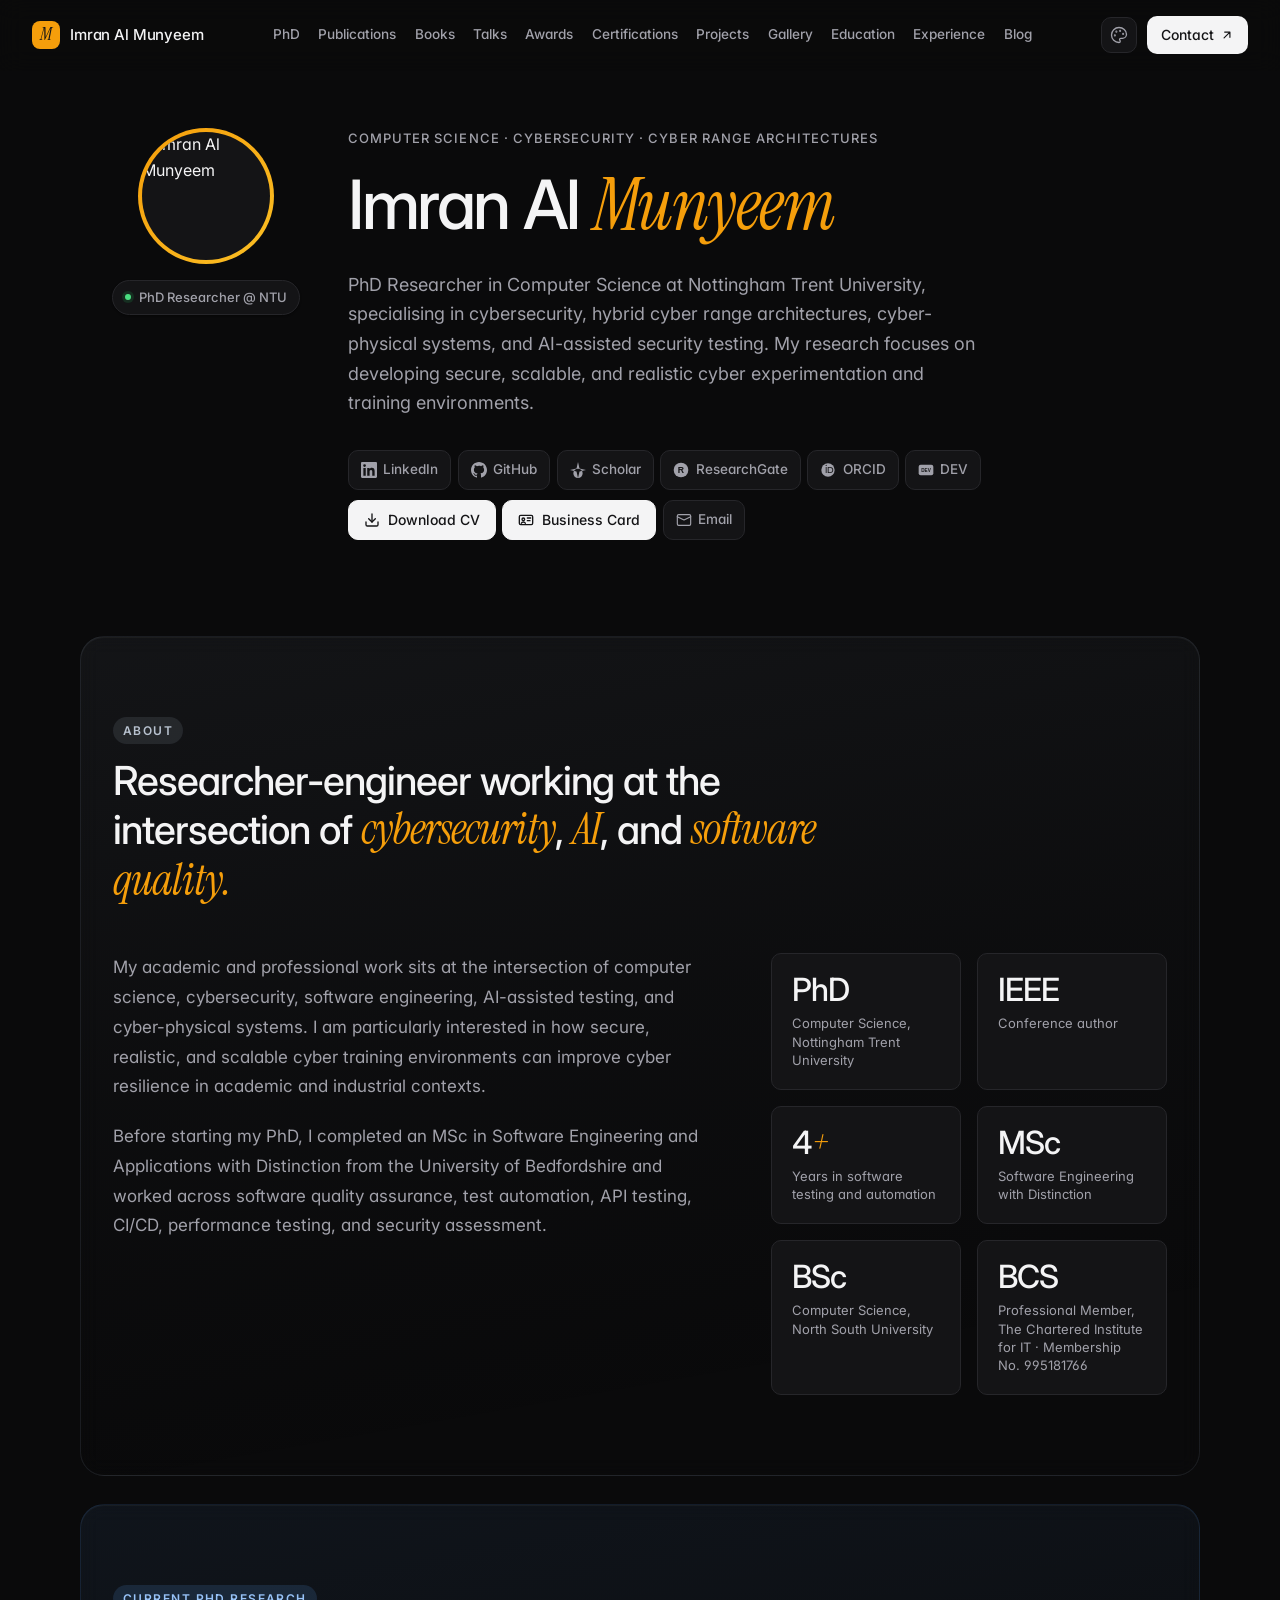
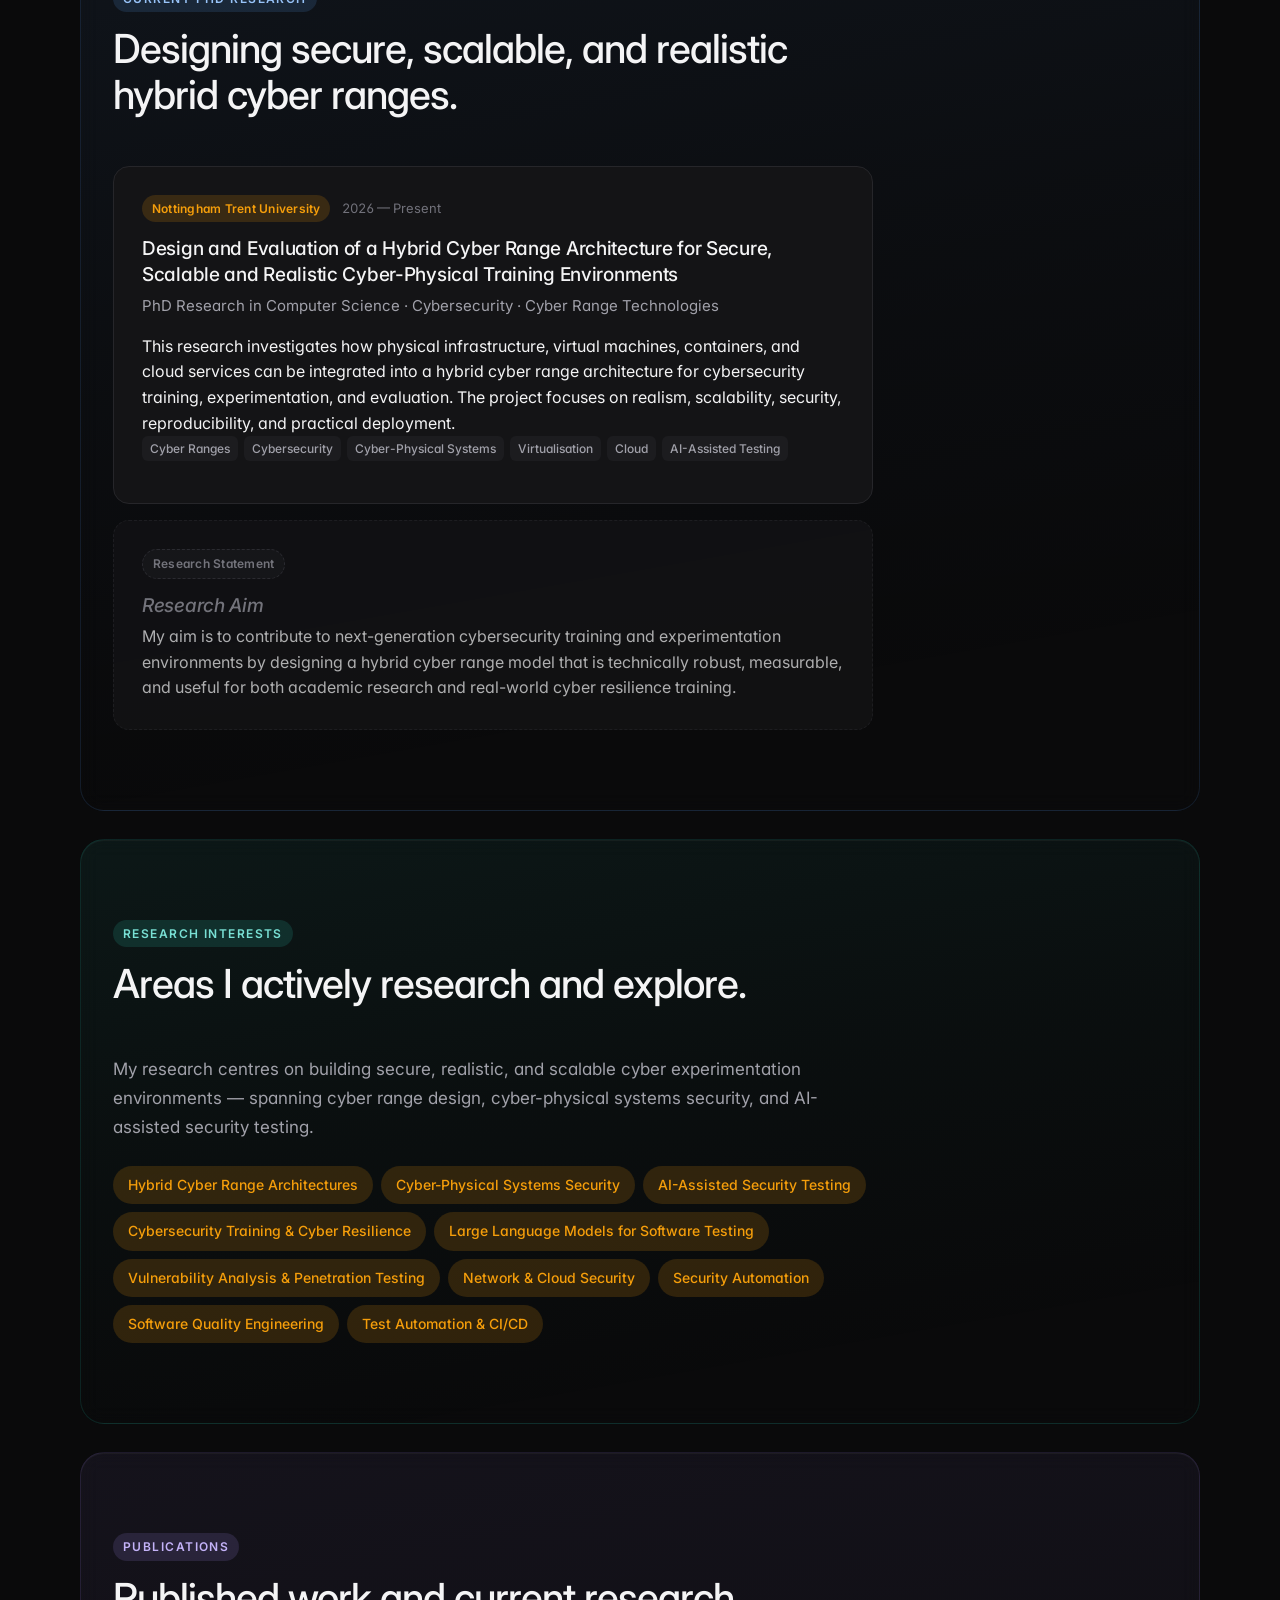
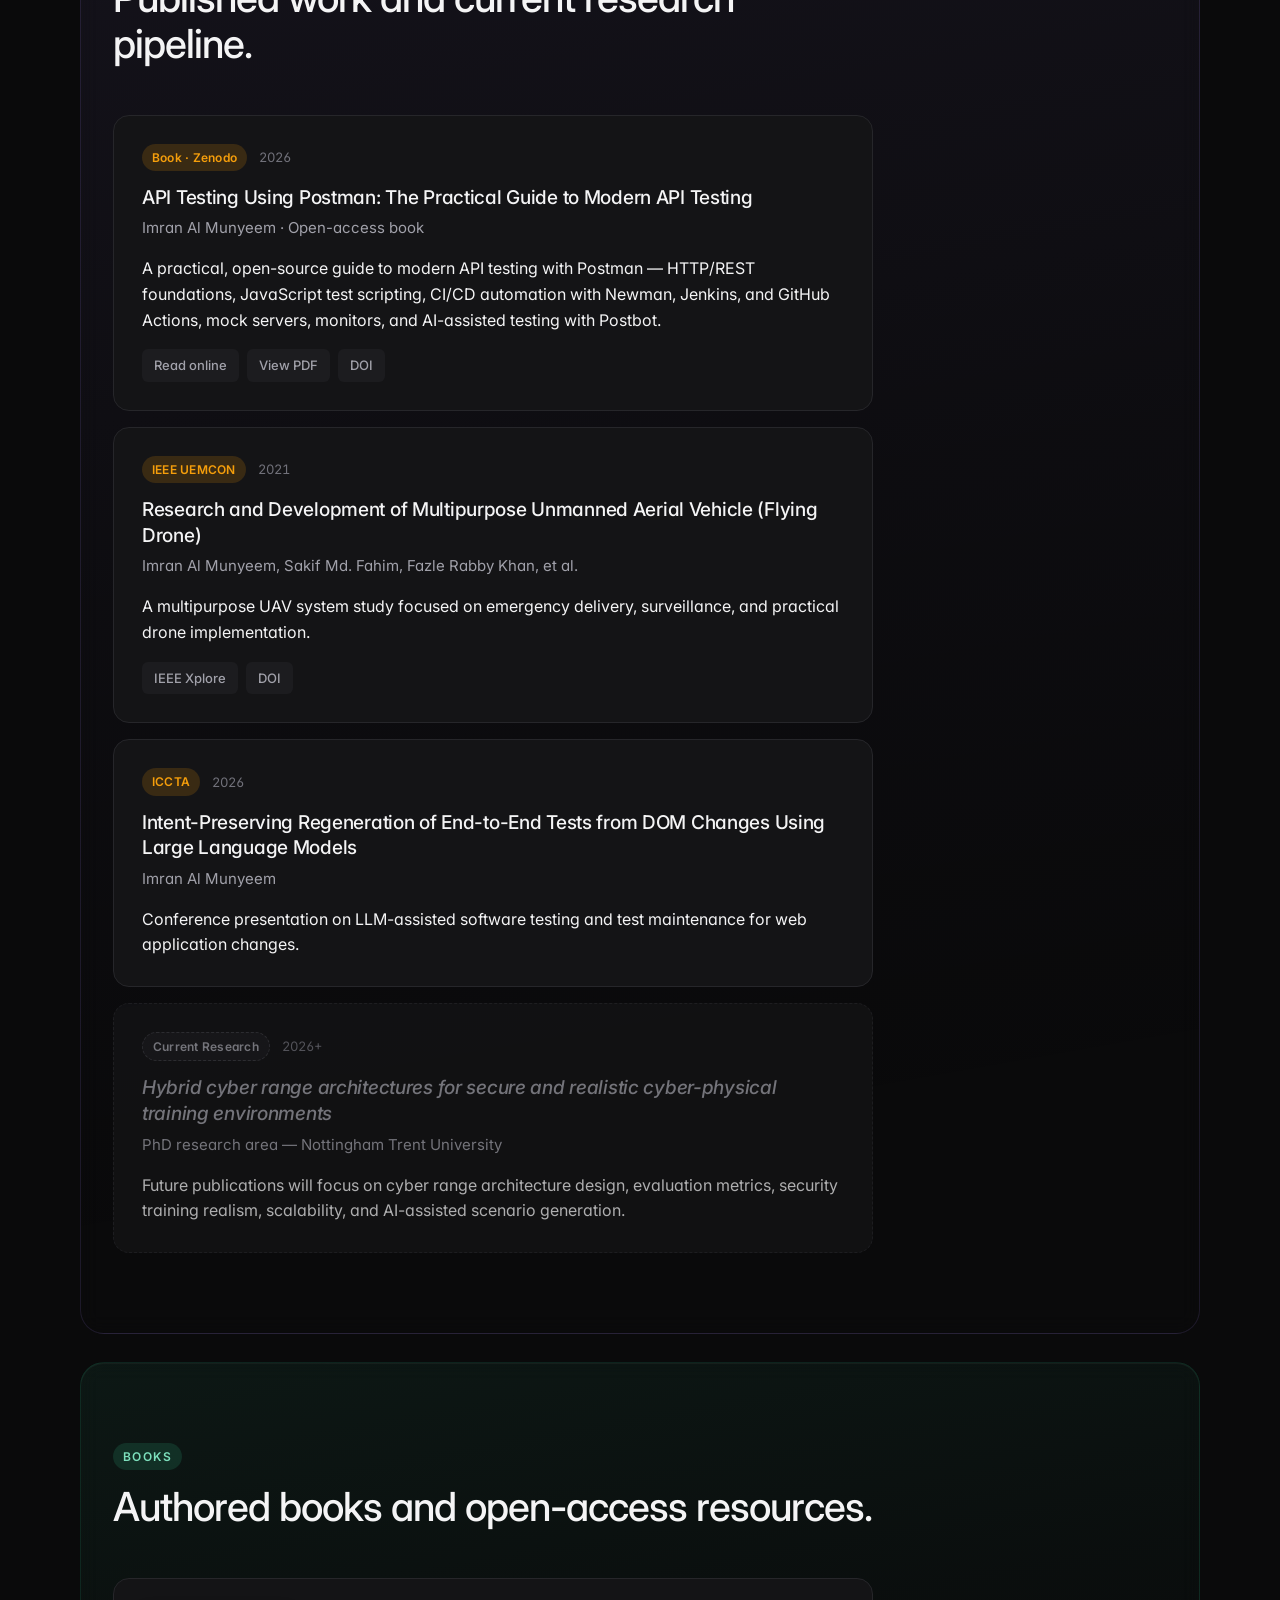
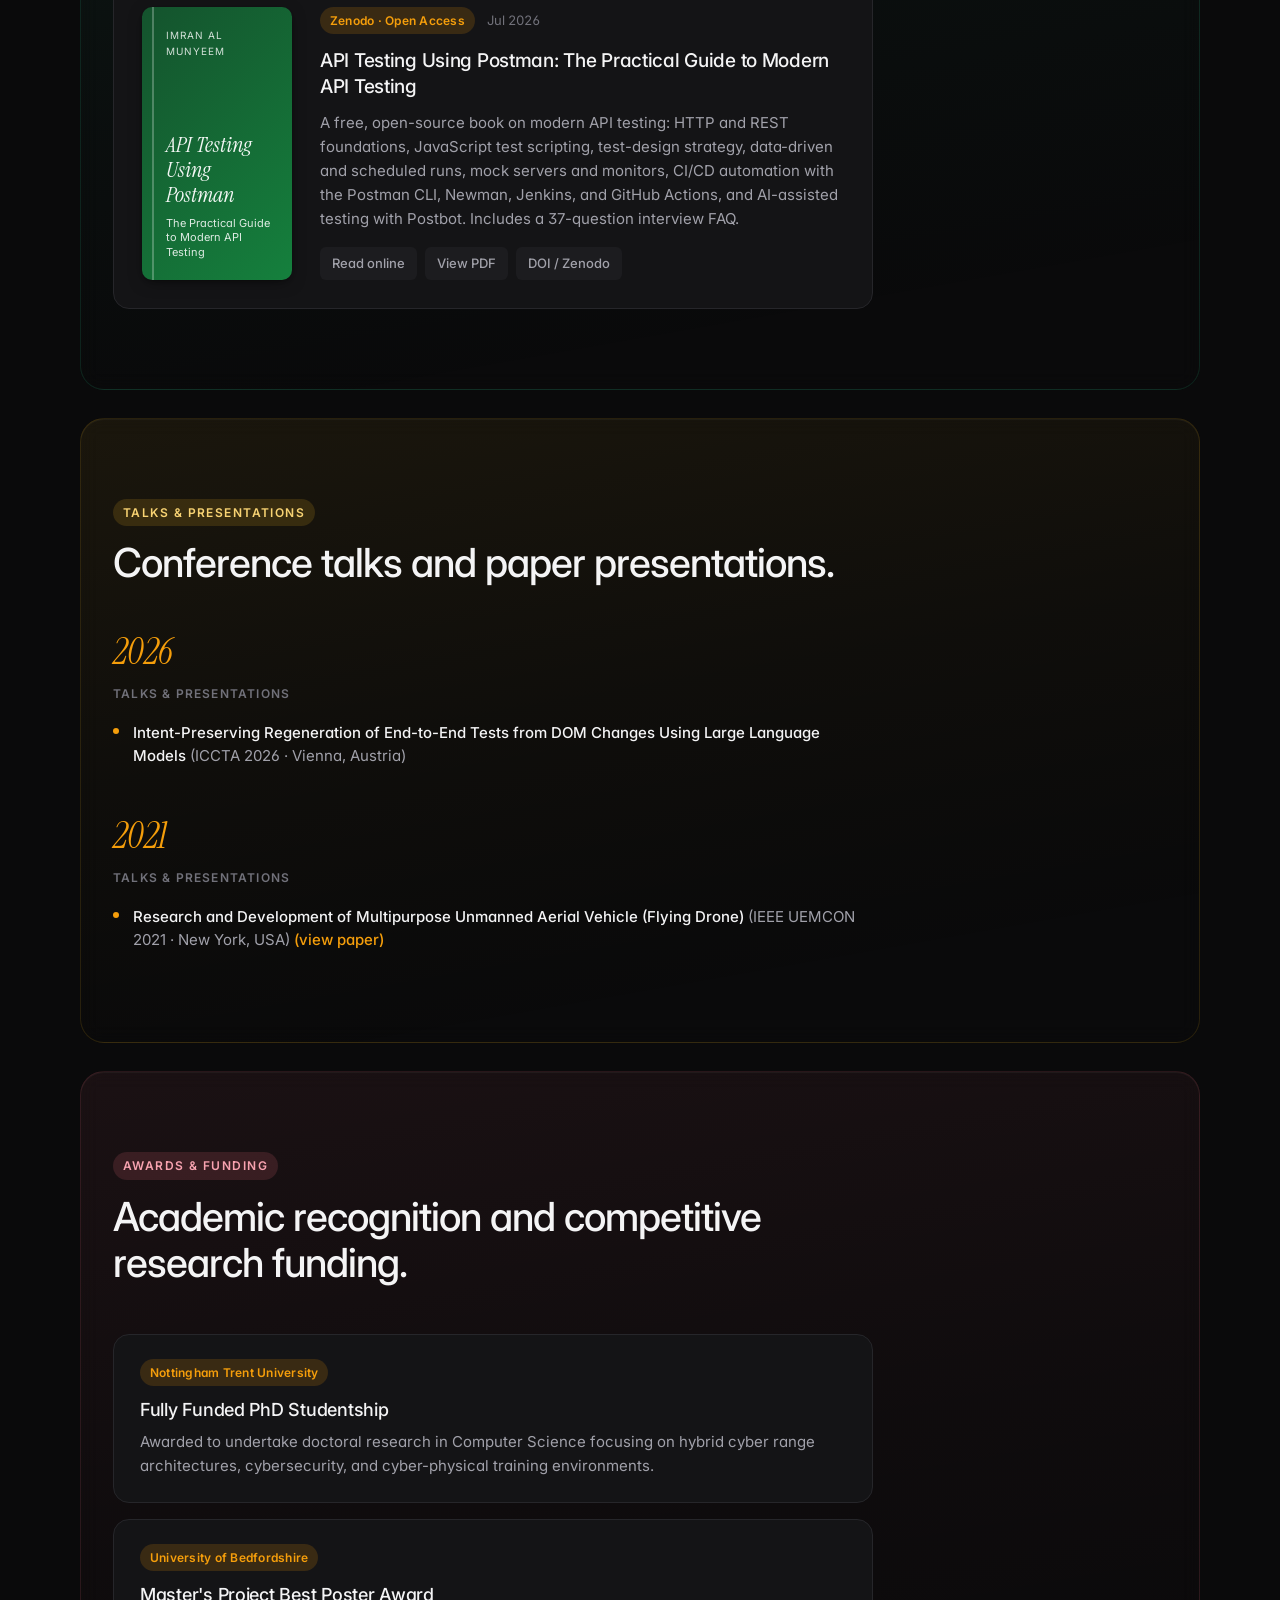
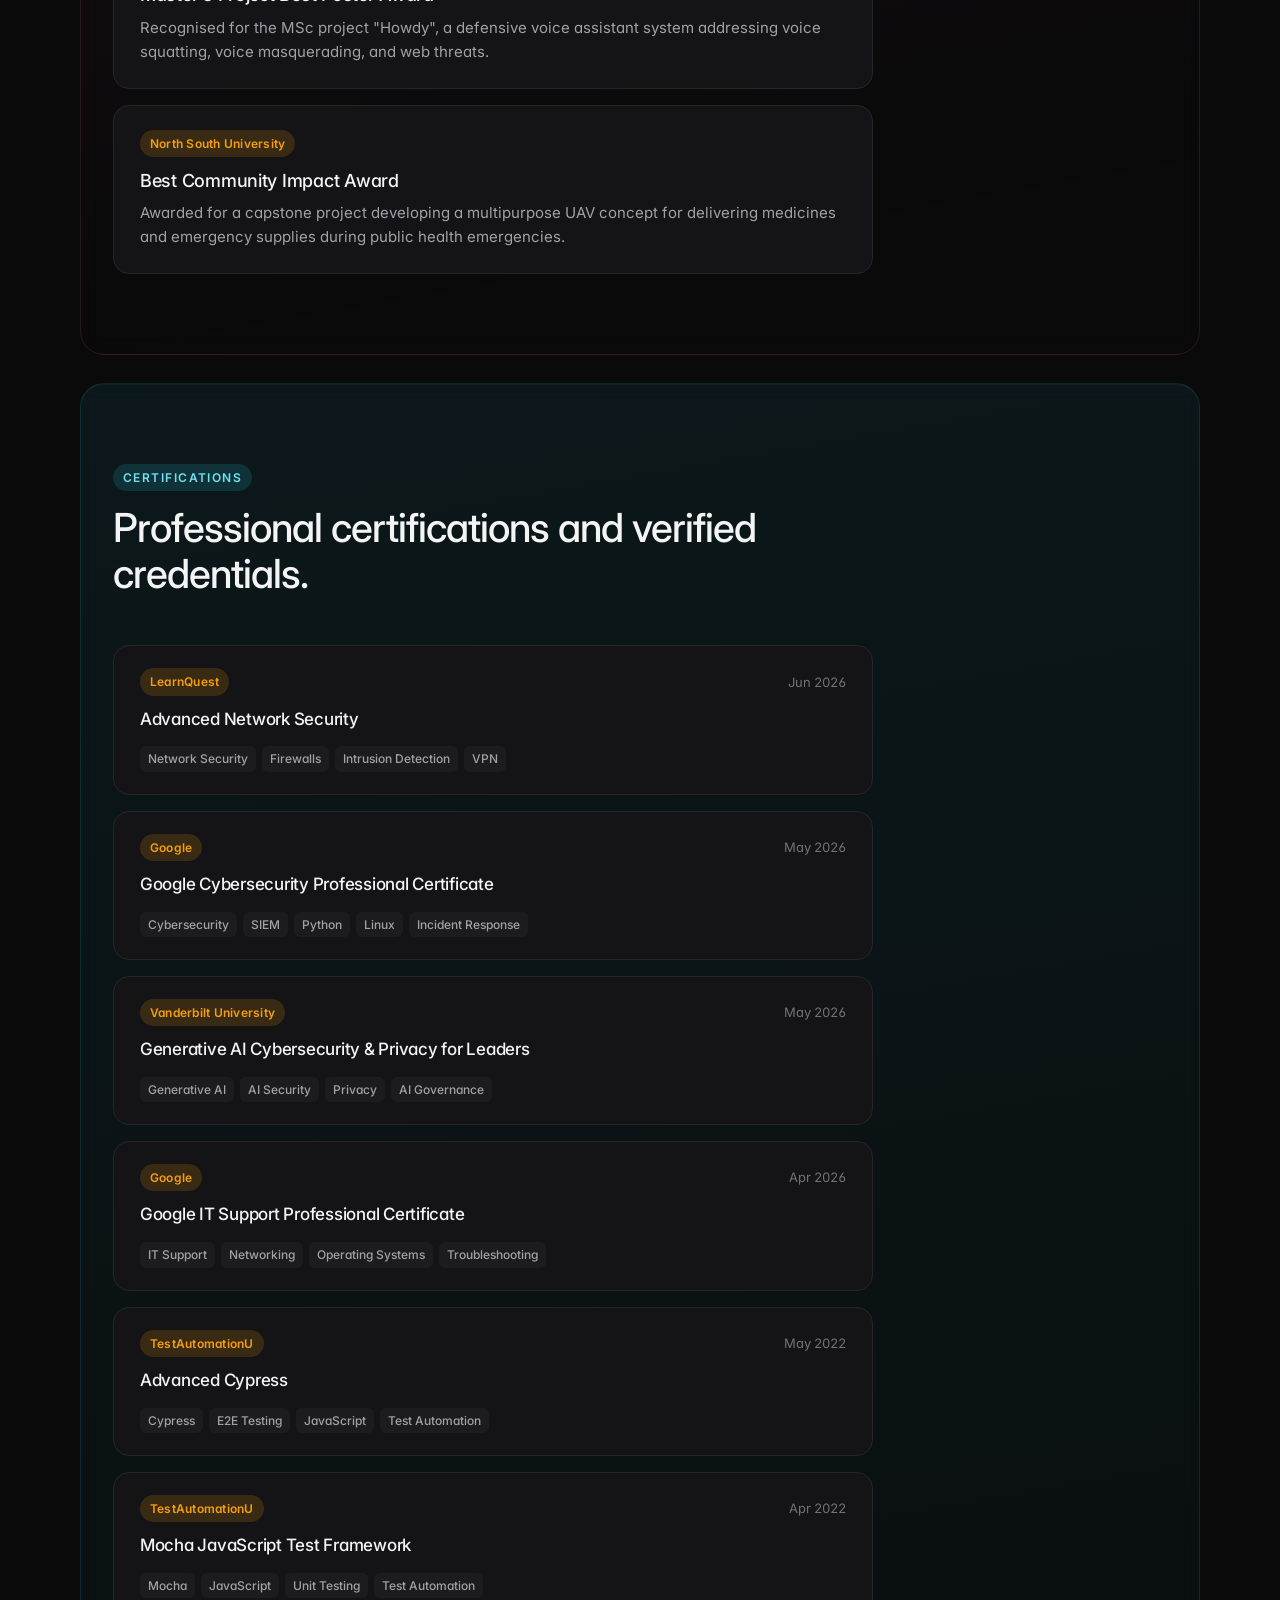
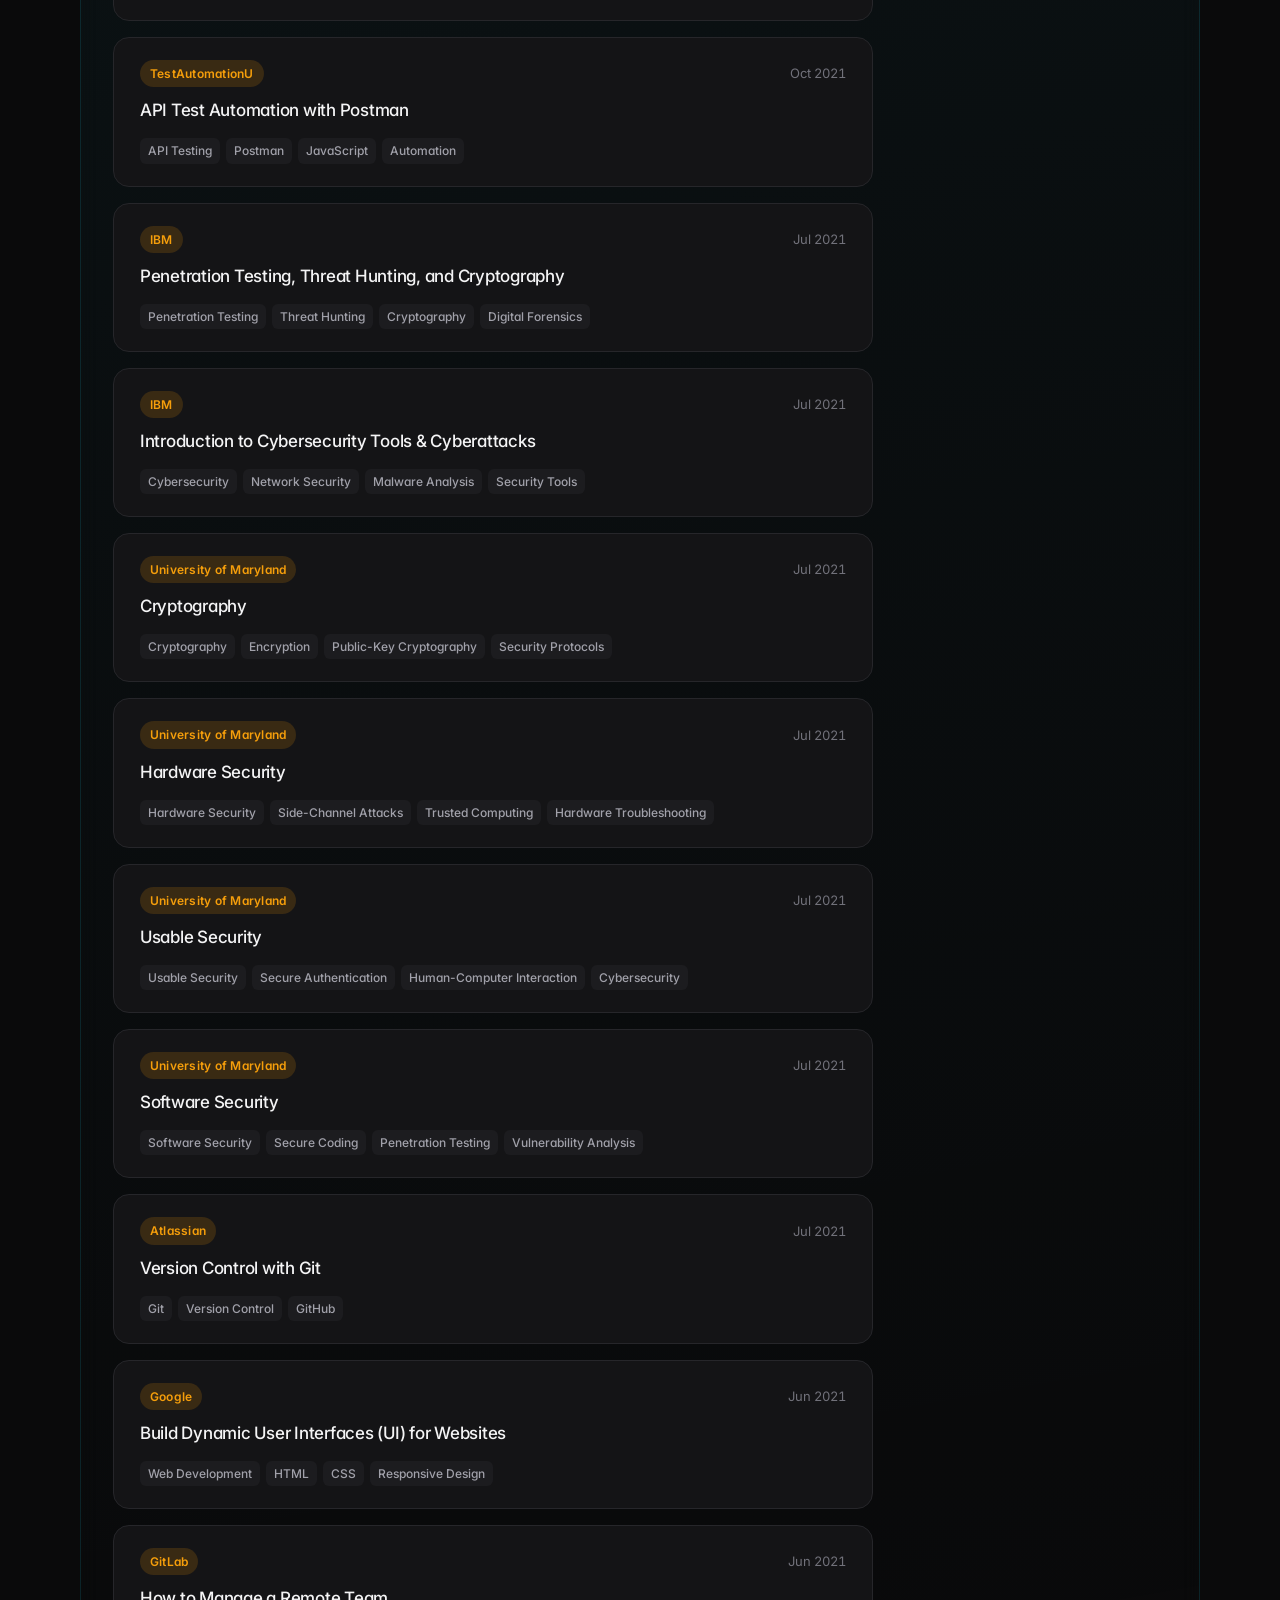
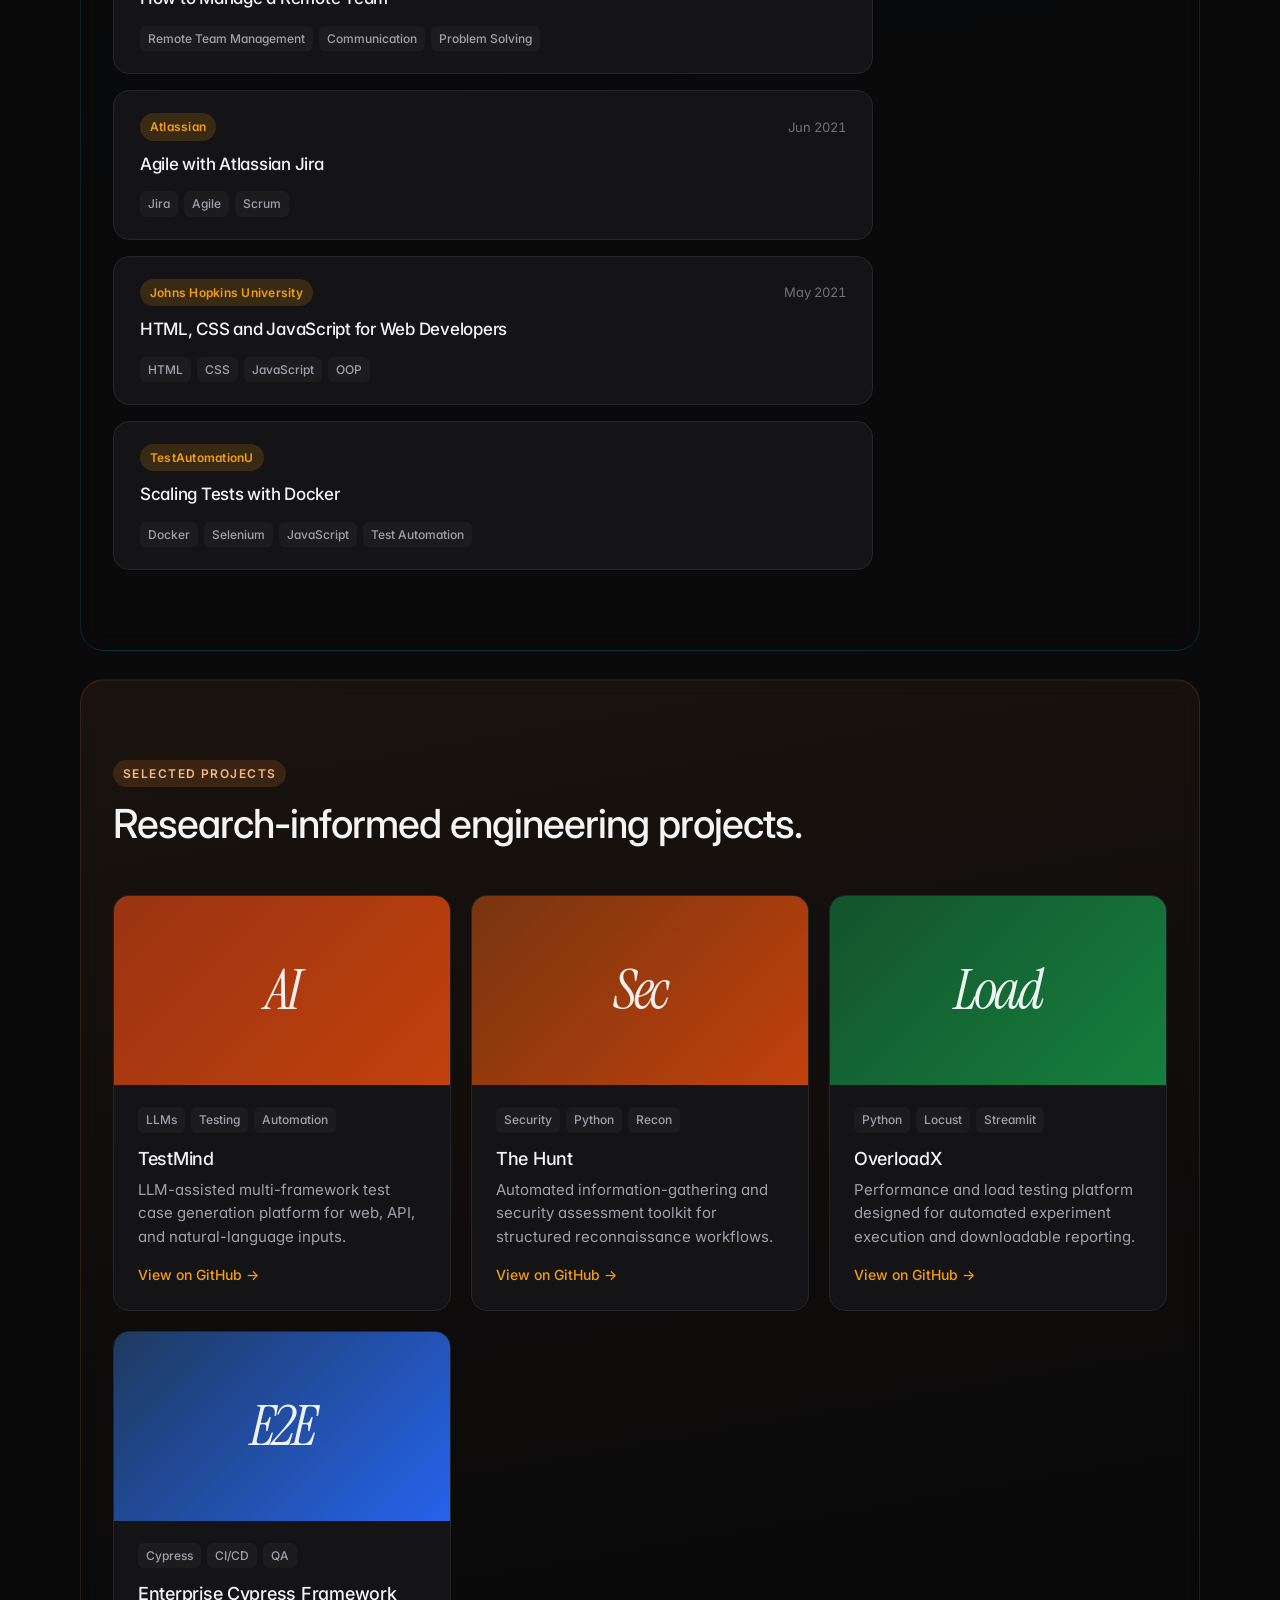
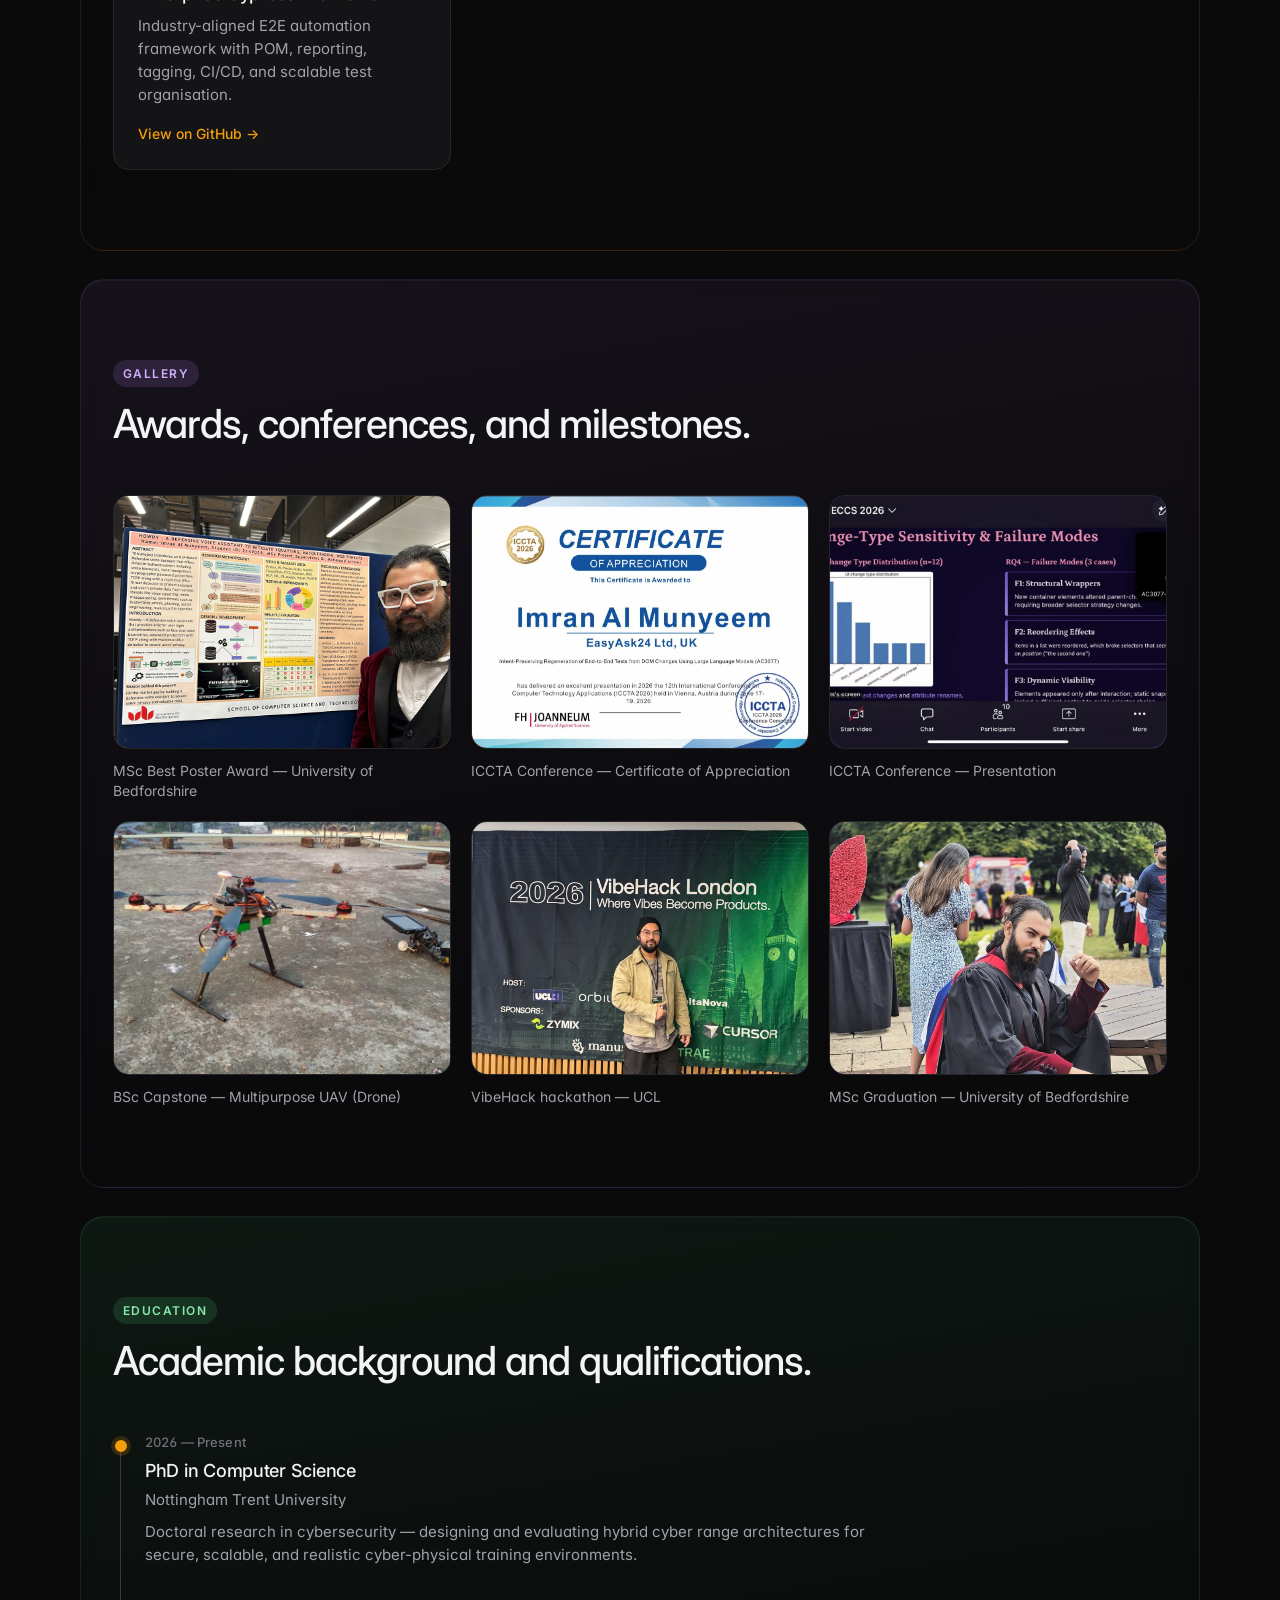
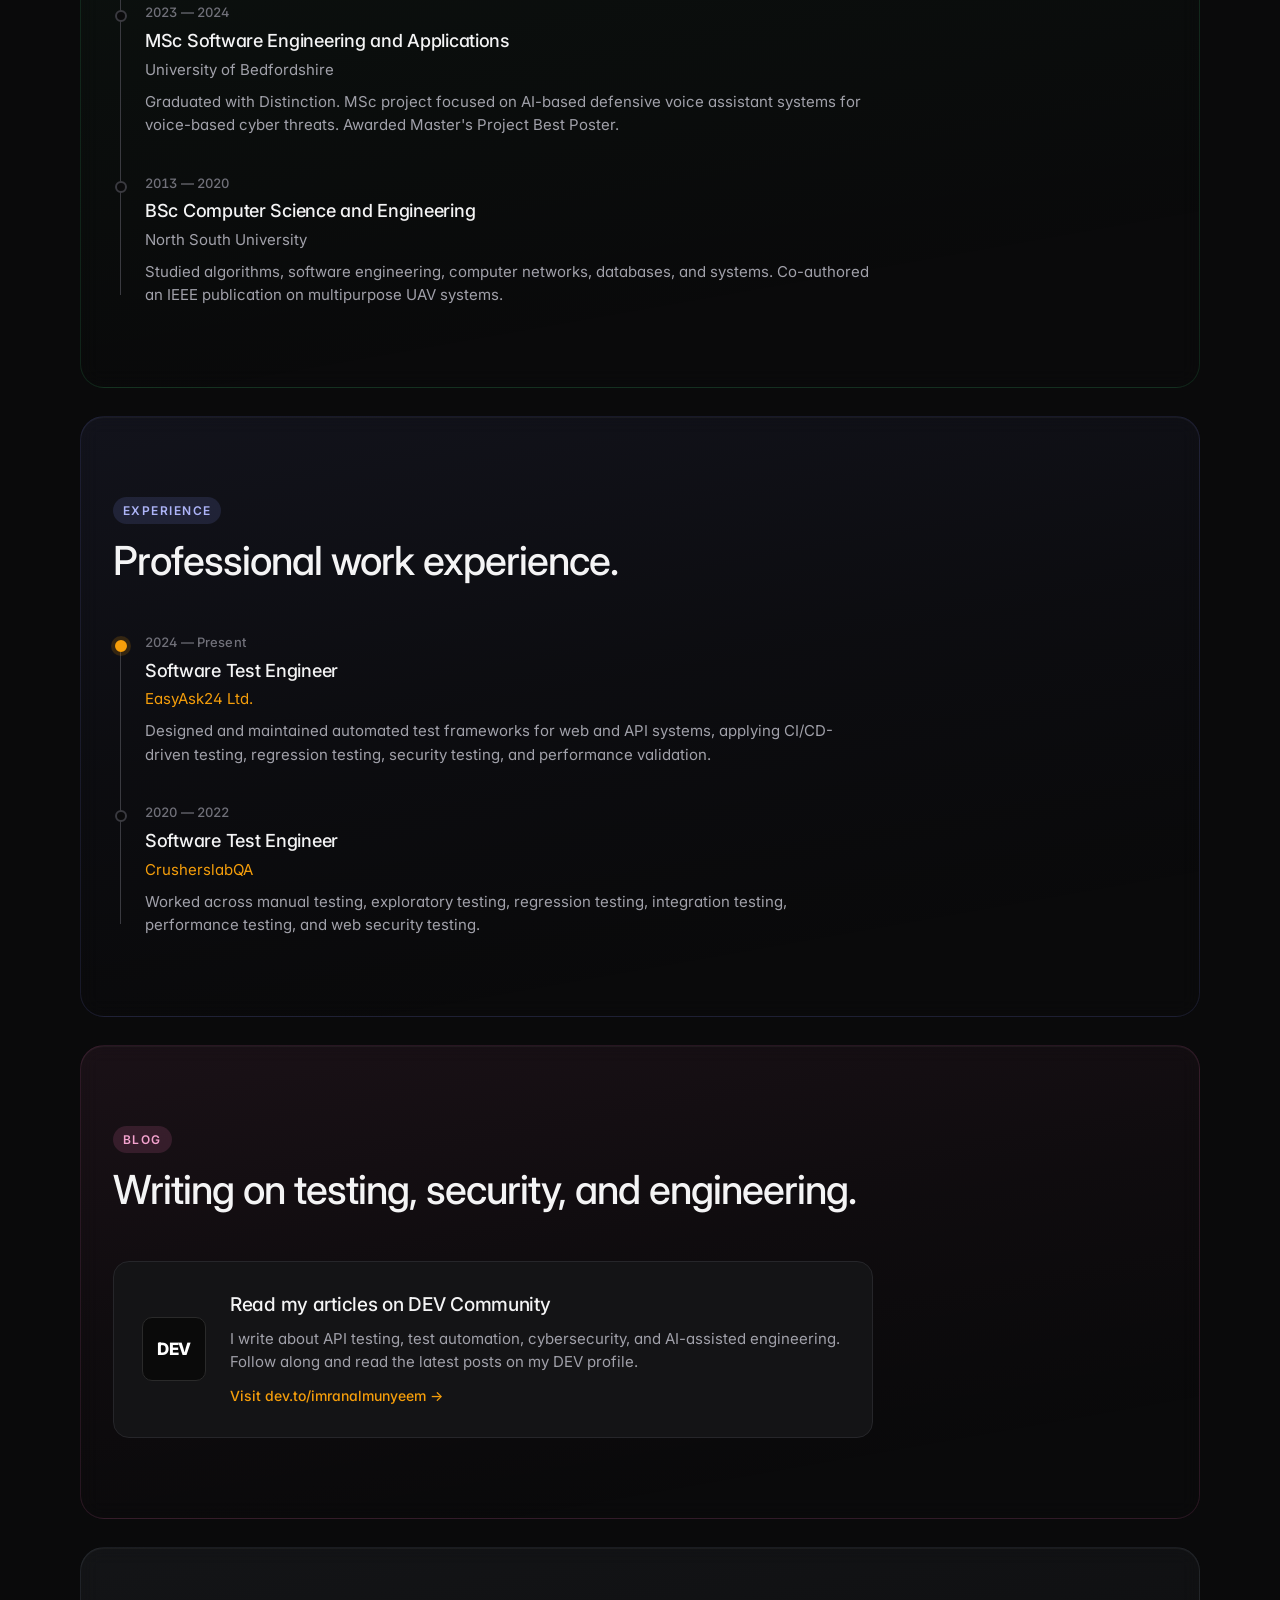
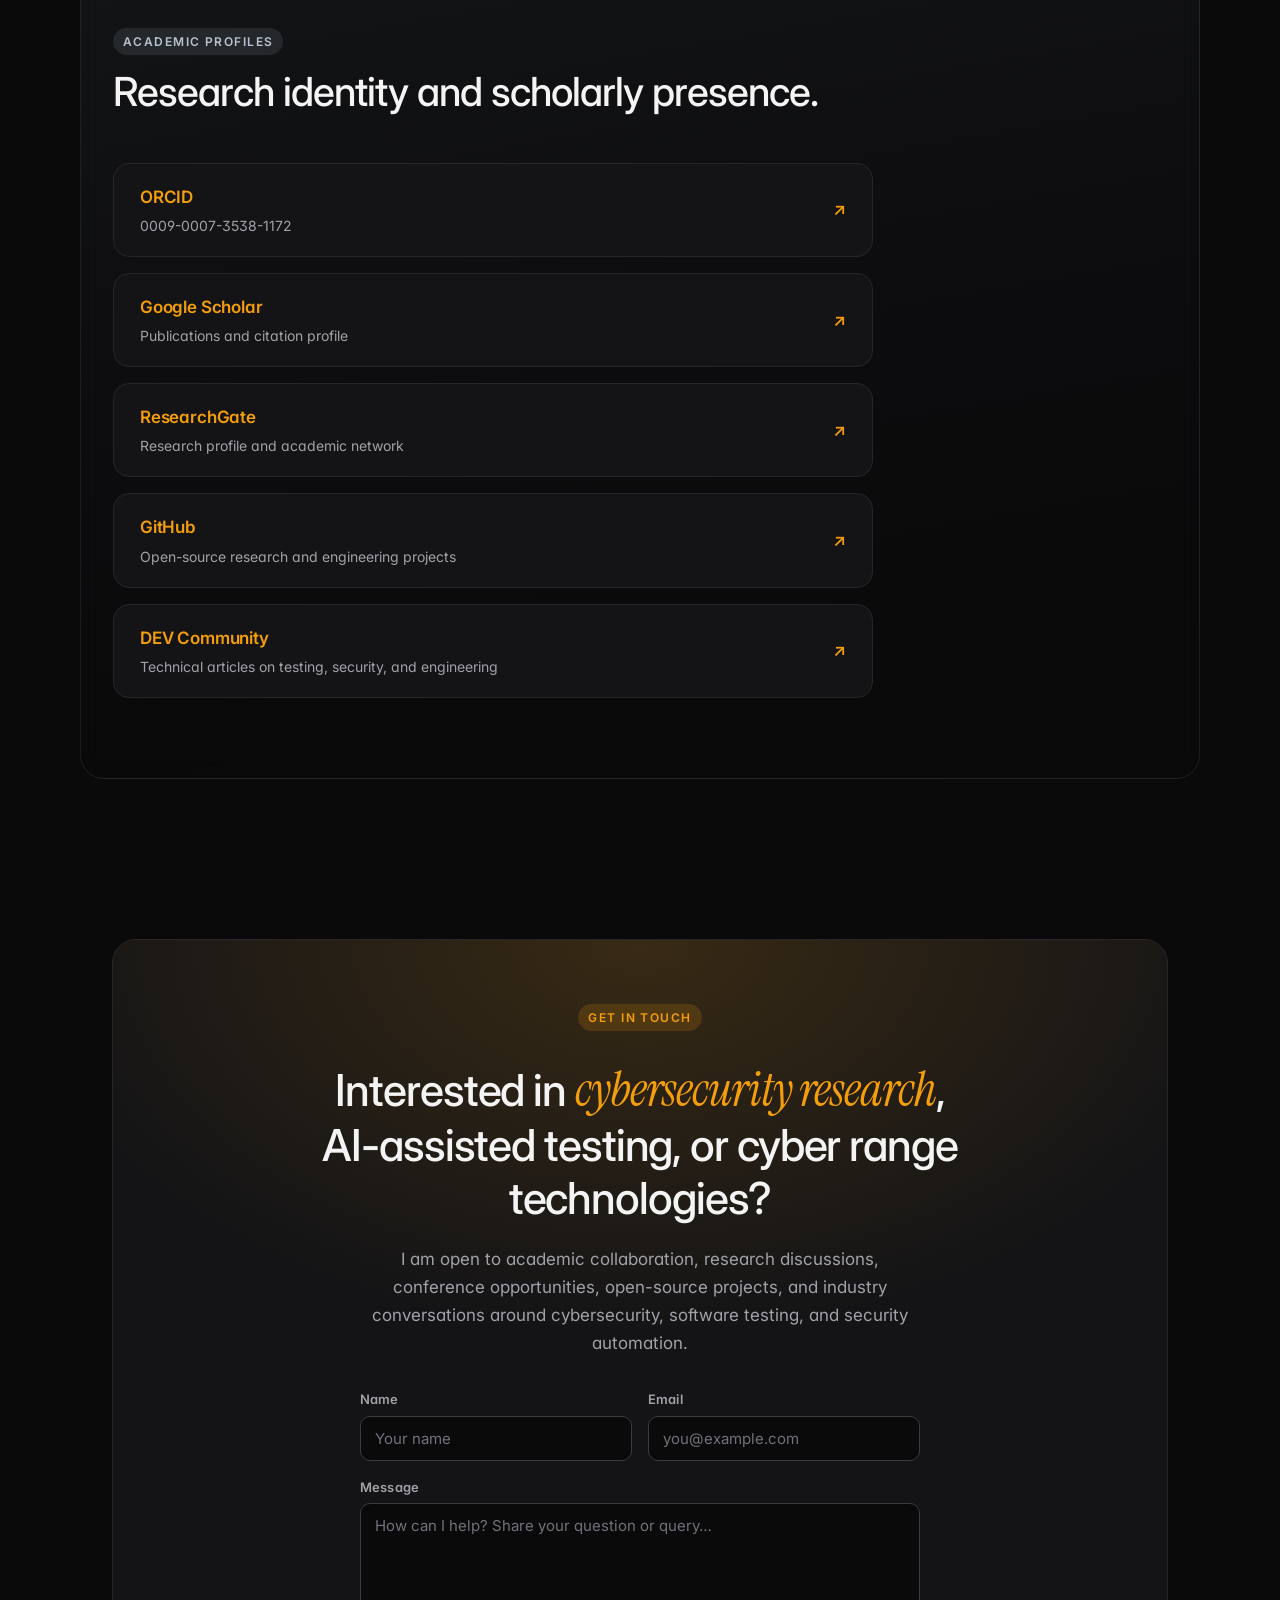
==== commit 36b25acf: "Add files via upload" ====
--- a/index.html
+++ b/index.html
@@ -46,7 +46,7 @@
     })();
   </script>
 
-  <link rel="stylesheet" href="styles.css?v=9">
+  <link rel="stylesheet" href="styles.css?v=10">
 
   <script type="application/ld+json">
   {
@@ -212,6 +212,10 @@
                 <svg width="16" height="16" viewBox="0 0 24 24" fill="none" stroke="currentColor" stroke-width="2" stroke-linecap="round" stroke-linejoin="round"><path d="M21 15v4a2 2 0 0 1-2 2H5a2 2 0 0 1-2-2v-4"/><polyline points="7 10 12 15 17 10"/><line x1="12" y1="15" x2="12" y2="3"/></svg>
                 Download CV
               </a>
+              <a href="card.html" class="hero-cv">
+                <svg width="16" height="16" viewBox="0 0 24 24" fill="none" stroke="currentColor" stroke-width="2" stroke-linecap="round" stroke-linejoin="round"><rect x="2" y="5" width="20" height="14" rx="2"/><circle cx="8" cy="11" r="2"/><path d="M5 17c.6-1.5 1.8-2 3-2s2.4.5 3 2"/><line x1="14" y1="9" x2="19" y2="9"/><line x1="14" y1="13" x2="18" y2="13"/></svg>
+                Business Card
+              </a>
               <a href="#contact" class="social-link">
                 <svg width="16" height="16" viewBox="0 0 24 24" fill="none" stroke="currentColor" stroke-width="1.75" stroke-linecap="round" stroke-linejoin="round"><rect x="2" y="4" width="20" height="16" rx="2"/><path d="m22 7-10 5L2 7"/></svg>
                 Email
@@ -425,29 +429,22 @@
         <h2 class="section-title">Conference talks and paper presentations.</h2>
       </div>
 
-      <div class="pubs">
-        <article class="pub-card">
-          <div class="pub-meta">
-            <span class="badge badge-venue">ICCTA 2026</span>
-            <span class="pub-year">2026</span>
-          </div>
-          <h3 class="pub-title">Intent-Preserving Regeneration of End-to-End Tests from DOM Changes Using Large Language Models</h3>
-          <p class="pub-authors">Paper presentation · 12th International Conference on Computer Technology Applications (ICCTA)</p>
-          <p class="pub-desc">Presented research on LLM-assisted regeneration of end-to-end test suites in response to web application DOM changes, preserving original test intent while automating test maintenance. Vienna, Austria.</p>
-        </article>
-
-        <article class="pub-card">
-          <div class="pub-meta">
-            <span class="badge badge-venue">IEEE UEMCON 2021</span>
-            <span class="pub-year">2021</span>
-          </div>
-          <h3 class="pub-title">Research and Development of Multipurpose Unmanned Aerial Vehicle (Flying Drone)</h3>
-          <p class="pub-authors">Paper presentation · IEEE 12th Annual Ubiquitous Computing, Electronics &amp; Mobile Communication Conference</p>
-          <p class="pub-desc">Presented a multipurpose UAV system for emergency medical delivery and surveillance, covering design, implementation, and real-world deployment considerations. New York, USA.</p>
-          <div class="pub-actions">
-            <a href="https://ieeexplore.ieee.org/document/9666736" class="pub-link" target="_blank" rel="noopener">IEEE Xplore</a>
-          </div>
-        </article>
+      <div class="talk-groups">
+        <div class="talk-group">
+          <p class="talk-year">2026</p>
+          <p class="talk-cat">Talks &amp; Presentations</p>
+          <ul class="talk-list">
+            <li>Intent-Preserving Regeneration of End-to-End Tests from DOM Changes Using Large Language Models <span class="talk-venue">(ICCTA 2026 · Vienna, Austria)</span></li>
+          </ul>
+        </div>
+
+        <div class="talk-group">
+          <p class="talk-year">2021</p>
+          <p class="talk-cat">Talks &amp; Presentations</p>
+          <ul class="talk-list">
+            <li>Research and Development of Multipurpose Unmanned Aerial Vehicle (Flying Drone) <span class="talk-venue">(IEEE UEMCON 2021 · New York, USA)</span> <a href="https://ieeexplore.ieee.org/document/9666736" target="_blank" rel="noopener">(view paper)</a></li>
+          </ul>
+        </div>
       </div>
     </section>
 
--- a/styles.css
+++ b/styles.css
@@ -188,8 +188,8 @@
 
 .nav-links {
   display: flex;
-  gap: 1rem;
-  font-size: 0.8125rem;
+  gap: 1.15rem;
+  font-size: 0.85rem;
   font-weight: 500;
 }
 
@@ -354,18 +354,77 @@
   box-shadow: 0 0 0 2px var(--bg-raised), 0 0 0 4px var(--sw);
 }
 
-@media (max-width: 1240px) {
+.nav-toggle {
+  display: none;
+  align-items: center;
+  justify-content: center;
+  width: 36px;
+  height: 36px;
+  background: var(--bg-raised);
+  border: 1px solid var(--border);
+  border-radius: var(--radius-md);
+  color: var(--fg-muted);
+  cursor: pointer;
+  transition: color 0.2s ease, border-color 0.2s ease;
+}
+
+.nav-toggle:hover {
+  color: var(--fg);
+  border-color: var(--border-strong);
+}
+
+.nav-toggle .icon-close {
+  display: none;
+}
+
+.nav.menu-open .nav-toggle .icon-menu {
+  display: none;
+}
+
+.nav.menu-open .nav-toggle .icon-close {
+  display: inline;
+}
+
+@media (max-width: 1160px) {
   .logo-text {
     display: none;
   }
   .nav-links {
-    gap: 0.7rem;
-    font-size: 0.775rem;
-  }
-}
-
-@media (max-width: 940px) {
+    gap: 0.85rem;
+    font-size: 0.8rem;
+  }
+}
+
+@media (max-width: 880px) {
+  .nav-toggle {
+    display: inline-flex;
+  }
   .nav-links {
+    display: none;
+    position: absolute;
+    top: 100%;
+    left: 0;
+    right: 0;
+    flex-direction: column;
+    gap: 0;
+    padding: 0.5rem 1.5rem 1rem;
+    background: var(--bg-raised);
+    border-bottom: 1px solid var(--border);
+    box-shadow: var(--shadow-lg);
+  }
+  .nav.menu-open .nav-links {
+    display: flex;
+  }
+  .nav-links a {
+    padding: 0.85rem 0.25rem;
+    font-size: 0.95rem;
+    color: var(--fg);
+    border-bottom: 1px solid var(--border);
+  }
+  .nav-links a:last-child {
+    border-bottom: none;
+  }
+  .nav-links a::after {
     display: none;
   }
 }
@@ -375,7 +434,7 @@
     padding: 0.875rem 1.25rem;
   }
   .nav-links {
-    display: none;
+    padding: 0.5rem 1.25rem 1rem;
   }
   .logo-text {
     display: none;
@@ -459,7 +518,7 @@
 }
 
 .hero-content {
-  max-width: 640px;
+  max-width: 680px;
 }
 
 .eyebrow {
@@ -507,7 +566,7 @@
 .social-row {
   display: flex;
   flex-wrap: wrap;
-  gap: 0.5rem;
+  gap: 0.4rem;
 }
 
 .hero-cv {
@@ -532,12 +591,12 @@
 .social-link {
   display: inline-flex;
   align-items: center;
-  gap: 0.5rem;
-  padding: 0.5rem 0.875rem;
+  gap: 0.4rem;
+  padding: 0.5rem 0.75rem;
   background: var(--bg-raised);
   border: 1px solid var(--border);
   border-radius: var(--radius-md);
-  font-size: 0.875rem;
+  font-size: 0.8438rem;
   font-weight: 500;
   color: var(--fg-muted);
   transition: all 0.2s ease;
@@ -693,6 +752,10 @@
   line-height: 1.4;
 }
 
+.stat-wide {
+  grid-column: 1 / -1;
+}
+
 @media (max-width: 860px) {
   .about-grid {
     grid-template-columns: 1fr;
@@ -945,6 +1008,84 @@
 .interest-tag:hover {
   border-color: var(--accent);
   transform: translateY(-1px);
+}
+
+/* ============================================================
+   TALKS & PRESENTATIONS
+   ============================================================ */
+
+.talk-groups {
+  max-width: var(--content-width);
+}
+
+.talk-group {
+  margin-bottom: 2.5rem;
+}
+
+.talk-group:last-child {
+  margin-bottom: 0;
+}
+
+.talk-year {
+  font-family: var(--font-serif);
+  font-style: italic;
+  font-size: 2.25rem;
+  line-height: 1;
+  color: var(--accent);
+  letter-spacing: -0.02em;
+  margin-bottom: 0.875rem;
+}
+
+.talk-cat {
+  font-size: 0.75rem;
+  font-weight: 600;
+  text-transform: uppercase;
+  letter-spacing: 0.1em;
+  color: var(--fg-dim);
+  margin-bottom: 0.375rem;
+}
+
+.talk-list {
+  list-style: none;
+}
+
+.talk-list li {
+  position: relative;
+  padding: 0.7rem 0 0.7rem 1.25rem;
+  border-bottom: 1px solid var(--border);
+  font-size: 0.9375rem;
+  font-weight: 500;
+  color: var(--fg);
+  line-height: 1.55;
+}
+
+.talk-list li:last-child {
+  border-bottom: none;
+}
+
+.talk-list li::before {
+  content: "";
+  position: absolute;
+  left: 0;
+  top: 1.15rem;
+  width: 6px;
+  height: 6px;
+  border-radius: 50%;
+  background: var(--accent);
+}
+
+.talk-venue {
+  color: var(--fg-muted);
+  font-weight: 400;
+}
+
+.talk-list a {
+  color: var(--accent);
+  font-weight: 500;
+}
+
+.talk-list a:hover {
+  text-decoration: underline;
 }
 
 /* ============================================================
@@ -1000,6 +1141,236 @@
 }
 
 /* ============================================================
+   BOOKS
+   ============================================================ */
+
+.book-list {
+  display: flex;
+  flex-direction: column;
+  gap: 1.25rem;
+  max-width: var(--content-width);
+}
+
+.book-card {
+  display: flex;
+  gap: 1.75rem;
+  padding: 1.75rem;
+  background: var(--bg-raised);
+  border: 1px solid var(--border);
+  border-radius: var(--radius-lg);
+  transition: all 0.25s ease;
+}
+
+.book-card:hover {
+  border-color: var(--border-strong);
+  box-shadow: var(--shadow-md);
+  transform: translateY(-2px);
+}
+
+.book-cover {
+  flex-shrink: 0;
+  width: 150px;
+  min-height: 210px;
+  border-radius: var(--radius-md);
+  padding: 1.25rem 1rem;
+  display: flex;
+  flex-direction: column;
+  gap: 0.5rem;
+  color: rgba(255, 255, 255, 0.95);
+  box-shadow: var(--shadow-md);
+  position: relative;
+  overflow: hidden;
+}
+
+.book-cover::before {
+  content: "";
+  position: absolute;
+  top: 0;
+  left: 10px;
+  bottom: 0;
+  width: 2px;
+  background: rgba(255, 255, 255, 0.25);
+}
+
+.book-cover-kicker {
+  font-size: 0.625rem;
+  text-transform: uppercase;
+  letter-spacing: 0.1em;
+  opacity: 0.85;
+  margin-left: 0.5rem;
+}
+
+.book-cover-title {
+  font-family: var(--font-serif);
+  font-style: italic;
+  font-size: 1.375rem;
+  line-height: 1.15;
+  margin-left: 0.5rem;
+  margin-top: auto;
+}
+
+.book-cover-sub {
+  font-size: 0.6875rem;
+  line-height: 1.35;
+  opacity: 0.9;
+  margin-left: 0.5rem;
+}
+
+.book-body {
+  display: flex;
+  flex-direction: column;
+}
+
+.book-title {
+  font-size: 1.1875rem;
+  font-weight: 500;
+  line-height: 1.35;
+  letter-spacing: -0.015em;
+  color: var(--fg);
+  margin-bottom: 0.75rem;
+}
+
+.book-desc {
+  font-size: 0.9375rem;
+  line-height: 1.6;
+  color: var(--fg-muted);
+  margin-bottom: 1rem;
+}
+
+.book-body .pub-actions {
+  margin-top: auto;
+}
+
+@media (max-width: 560px) {
+  .book-card {
+    flex-direction: column;
+    gap: 1.25rem;
+  }
+  .book-cover {
+    width: 100%;
+    min-height: 160px;
+  }
+}
+
+/* ============================================================
+   GALLERY
+   ============================================================ */
+
+.gallery-grid {
+  display: grid;
+  grid-template-columns: repeat(auto-fill, minmax(260px, 1fr));
+  gap: 1.25rem;
+}
+
+.gallery-item {
+  margin: 0;
+}
+
+.gallery-media {
+  position: relative;
+  aspect-ratio: 4 / 3;
+  border-radius: var(--radius-lg);
+  overflow: hidden;
+  border: 1px solid var(--border);
+}
+
+.gallery-media img {
+  position: absolute;
+  inset: 0;
+  width: 100%;
+  height: 100%;
+  object-fit: cover;
+  transition: transform 0.4s ease;
+}
+
+.gallery-item:hover .gallery-media img {
+  transform: scale(1.05);
+}
+
+.gallery-item figcaption {
+  margin-top: 0.75rem;
+  font-size: 0.875rem;
+  line-height: 1.45;
+  color: var(--fg-muted);
+}
+
+/* ============================================================
+   BLOG
+   ============================================================ */
+
+.blog-cta {
+  display: flex;
+  align-items: center;
+  gap: 1.5rem;
+  max-width: var(--content-width);
+  padding: 1.75rem;
+  background: var(--bg-raised);
+  border: 1px solid var(--border);
+  border-radius: var(--radius-lg);
+  color: var(--fg);
+  transition: all 0.25s ease;
+}
+
+.blog-cta:hover {
+  border-color: var(--border-strong);
+  box-shadow: var(--shadow-md);
+  transform: translateY(-2px);
+}
+
+.blog-cta-icon {
+  flex-shrink: 0;
+  width: 64px;
+  height: 64px;
+  border-radius: var(--radius-md);
+  background: #0a0a0a;
+  color: #ffffff;
+  display: flex;
+  align-items: center;
+  justify-content: center;
+  font-weight: 800;
+  font-size: 1.0625rem;
+  letter-spacing: -0.02em;
+  border: 1px solid #2a2a2a;
+}
+
+.blog-cta-body h3 {
+  font-size: 1.1875rem;
+  font-weight: 500;
+  letter-spacing: -0.015em;
+  color: var(--fg);
+  margin-bottom: 0.375rem;
+}
+
+.blog-cta-body p {
+  font-size: 0.9375rem;
+  line-height: 1.55;
+  color: var(--fg-muted);
+  margin-bottom: 0.625rem;
+}
+
+.blog-cta-link {
+  font-size: 0.875rem;
+  font-weight: 500;
+  color: var(--accent);
+  display: inline-flex;
+  align-items: center;
+  gap: 0.25rem;
+  transition: gap 0.2s ease;
+}
+
+.blog-cta:hover .blog-cta-link {
+  gap: 0.5rem;
+}
+
+@media (max-width: 560px) {
+  .blog-cta {
+    flex-direction: column;
+    align-items: flex-start;
+    gap: 1rem;
+  }
+}
+
+/* ============================================================
    CERTIFICATIONS
    ============================================================ */
 
@@ -1486,6 +1857,55 @@
 }
 
 /* ============================================================
+   SECTION TINTS — subtle glass panels per section
+   ============================================================ */
+
+#about          { --tint: #94a3b8; }
+#phd            { --tint: #60a5fa; }
+#research       { --tint: #2dd4bf; }
+#publications   { --tint: #a78bfa; }
+#books          { --tint: #34d399; }
+#talks          { --tint: #fbbf24; }
+#awards         { --tint: #fb7185; }
+#certifications { --tint: #22d3ee; }
+#projects       { --tint: #fb923c; }
+#gallery        { --tint: #c084fc; }
+#education      { --tint: #4ade80; }
+#experience     { --tint: #818cf8; }
+#blog           { --tint: #f472b6; }
+#profiles       { --tint: #94a3b8; }
+
+main > .section {
+  background:
+    linear-gradient(170deg,
+      color-mix(in srgb, var(--tint, transparent) 7%, transparent) 0%,
+      color-mix(in srgb, var(--tint, transparent) 2.5%, transparent) 45%,
+      transparent 85%);
+  border: 1px solid color-mix(in srgb, var(--tint, transparent) 13%, transparent);
+  border-radius: var(--radius-xl);
+  margin: 0 auto 1.75rem;
+  box-shadow: inset 0 1px 0 rgba(255, 255, 255, 0.04);
+  backdrop-filter: blur(10px);
+  -webkit-backdrop-filter: blur(10px);
+}
+
+:root[data-theme="light"] main > .section {
+  box-shadow: none;
+  border-color: color-mix(in srgb, var(--tint, transparent) 22%, transparent);
+}
+
+main > .section .section-label {
+  color: color-mix(in srgb, var(--tint) 62%, var(--fg));
+  background: color-mix(in srgb, var(--tint) 14%, transparent);
+}
+
+@media (max-width: 720px) {
+  main > .section {
+    margin: 0 0.75rem 1.25rem;
+  }
+}
+
+/* ============================================================
    FADE IN ANIMATION
    ============================================================ */
 
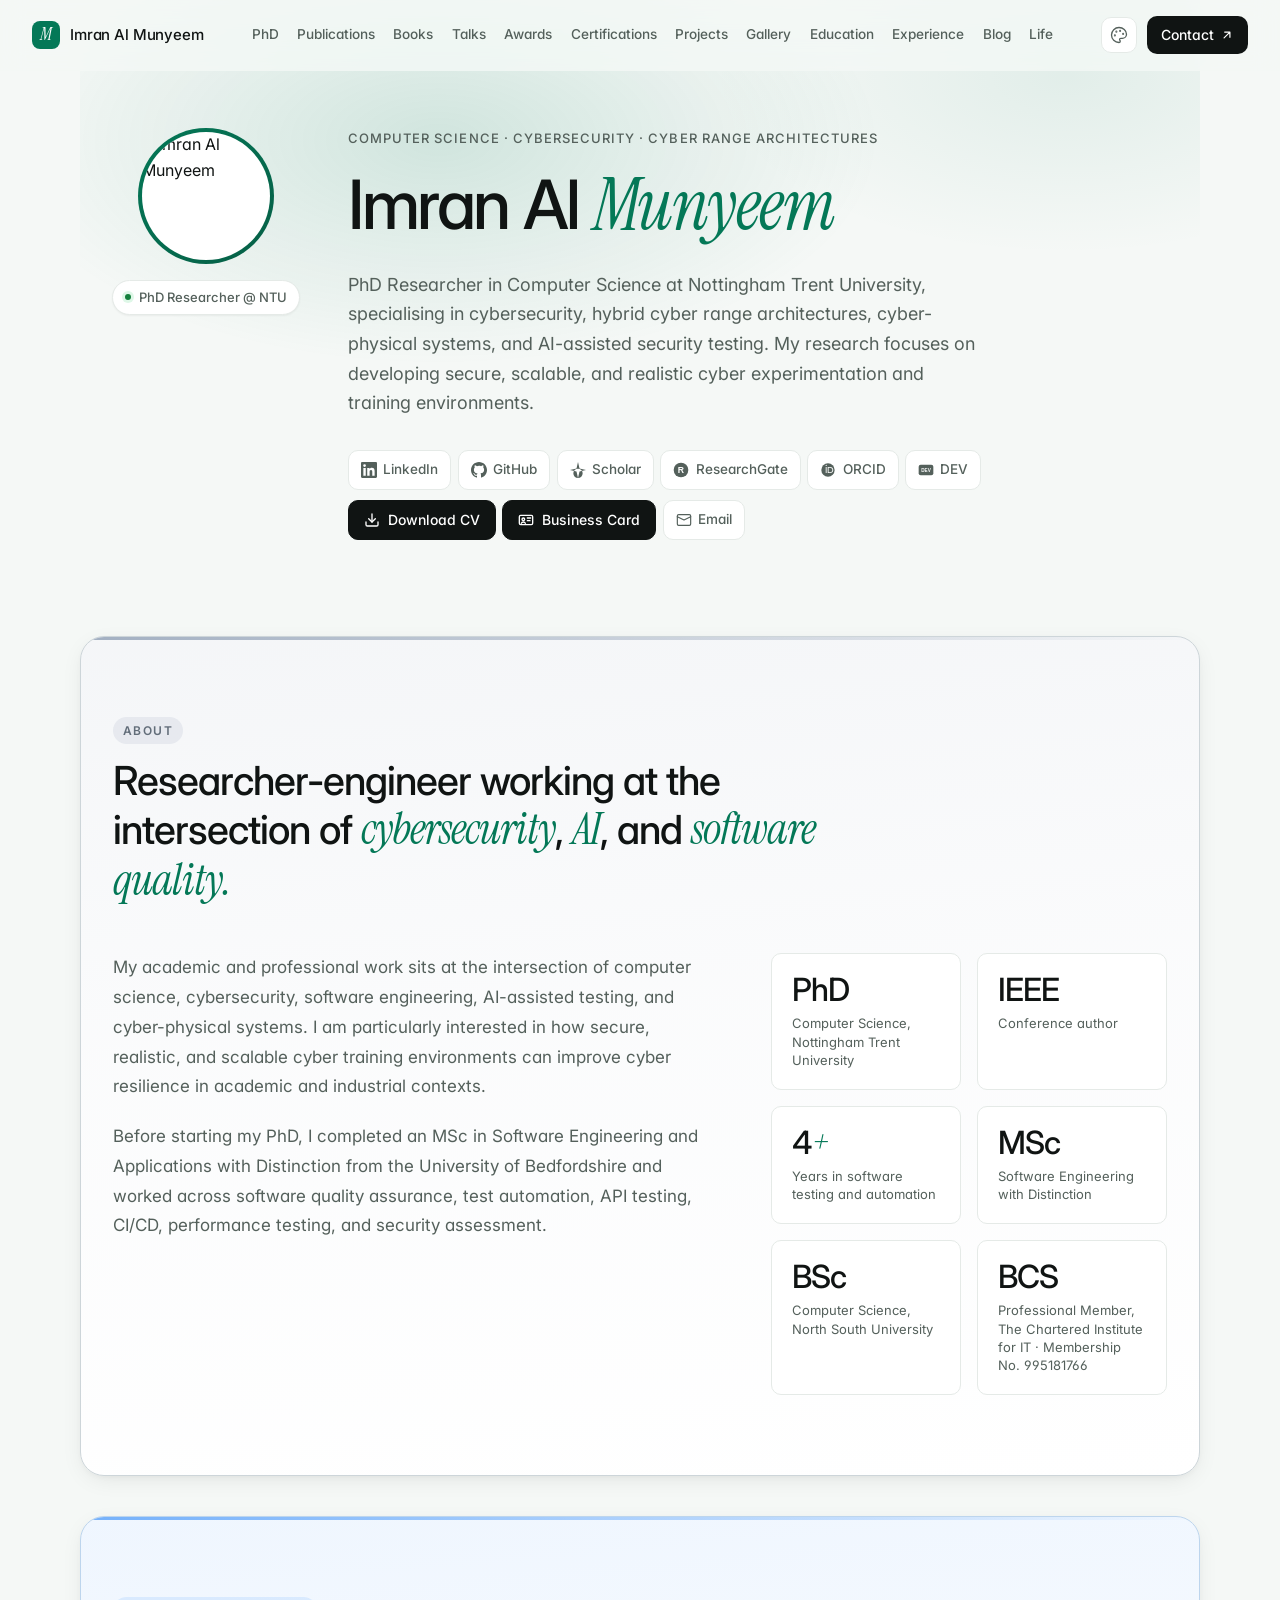
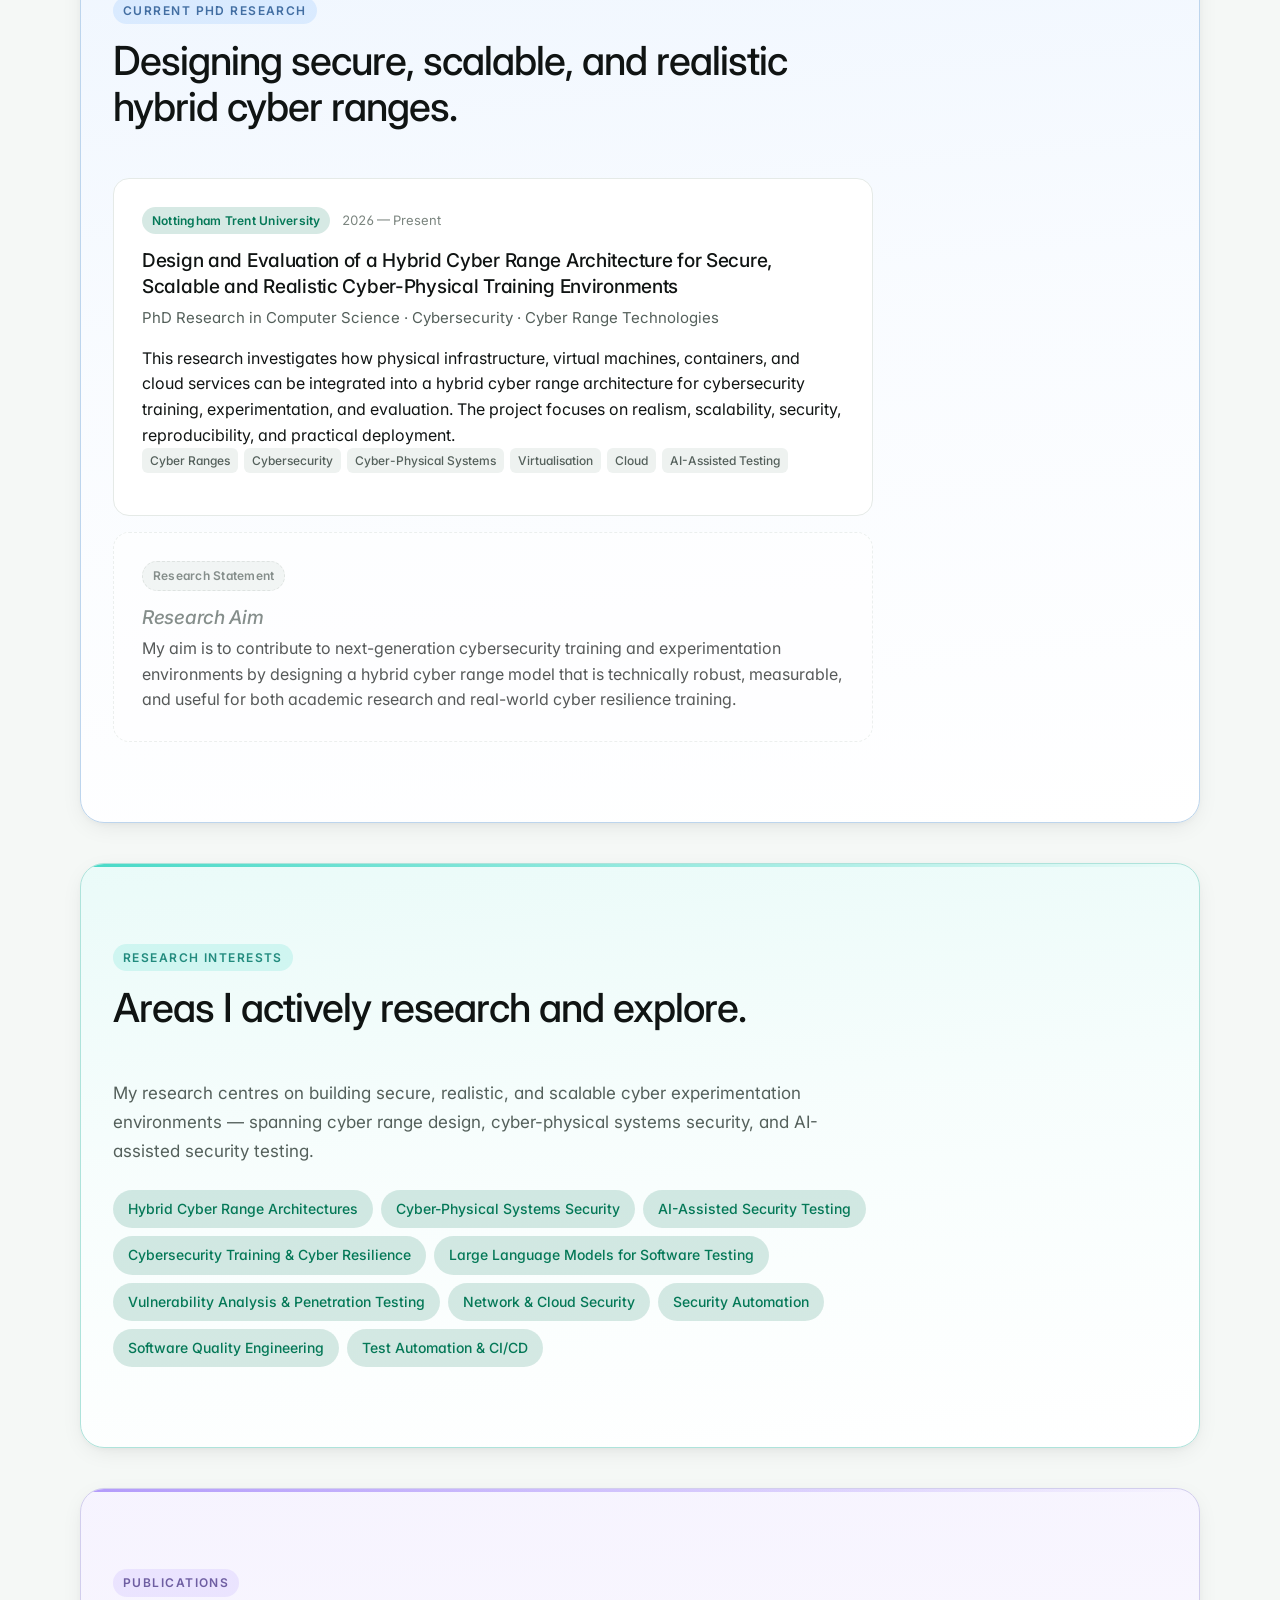
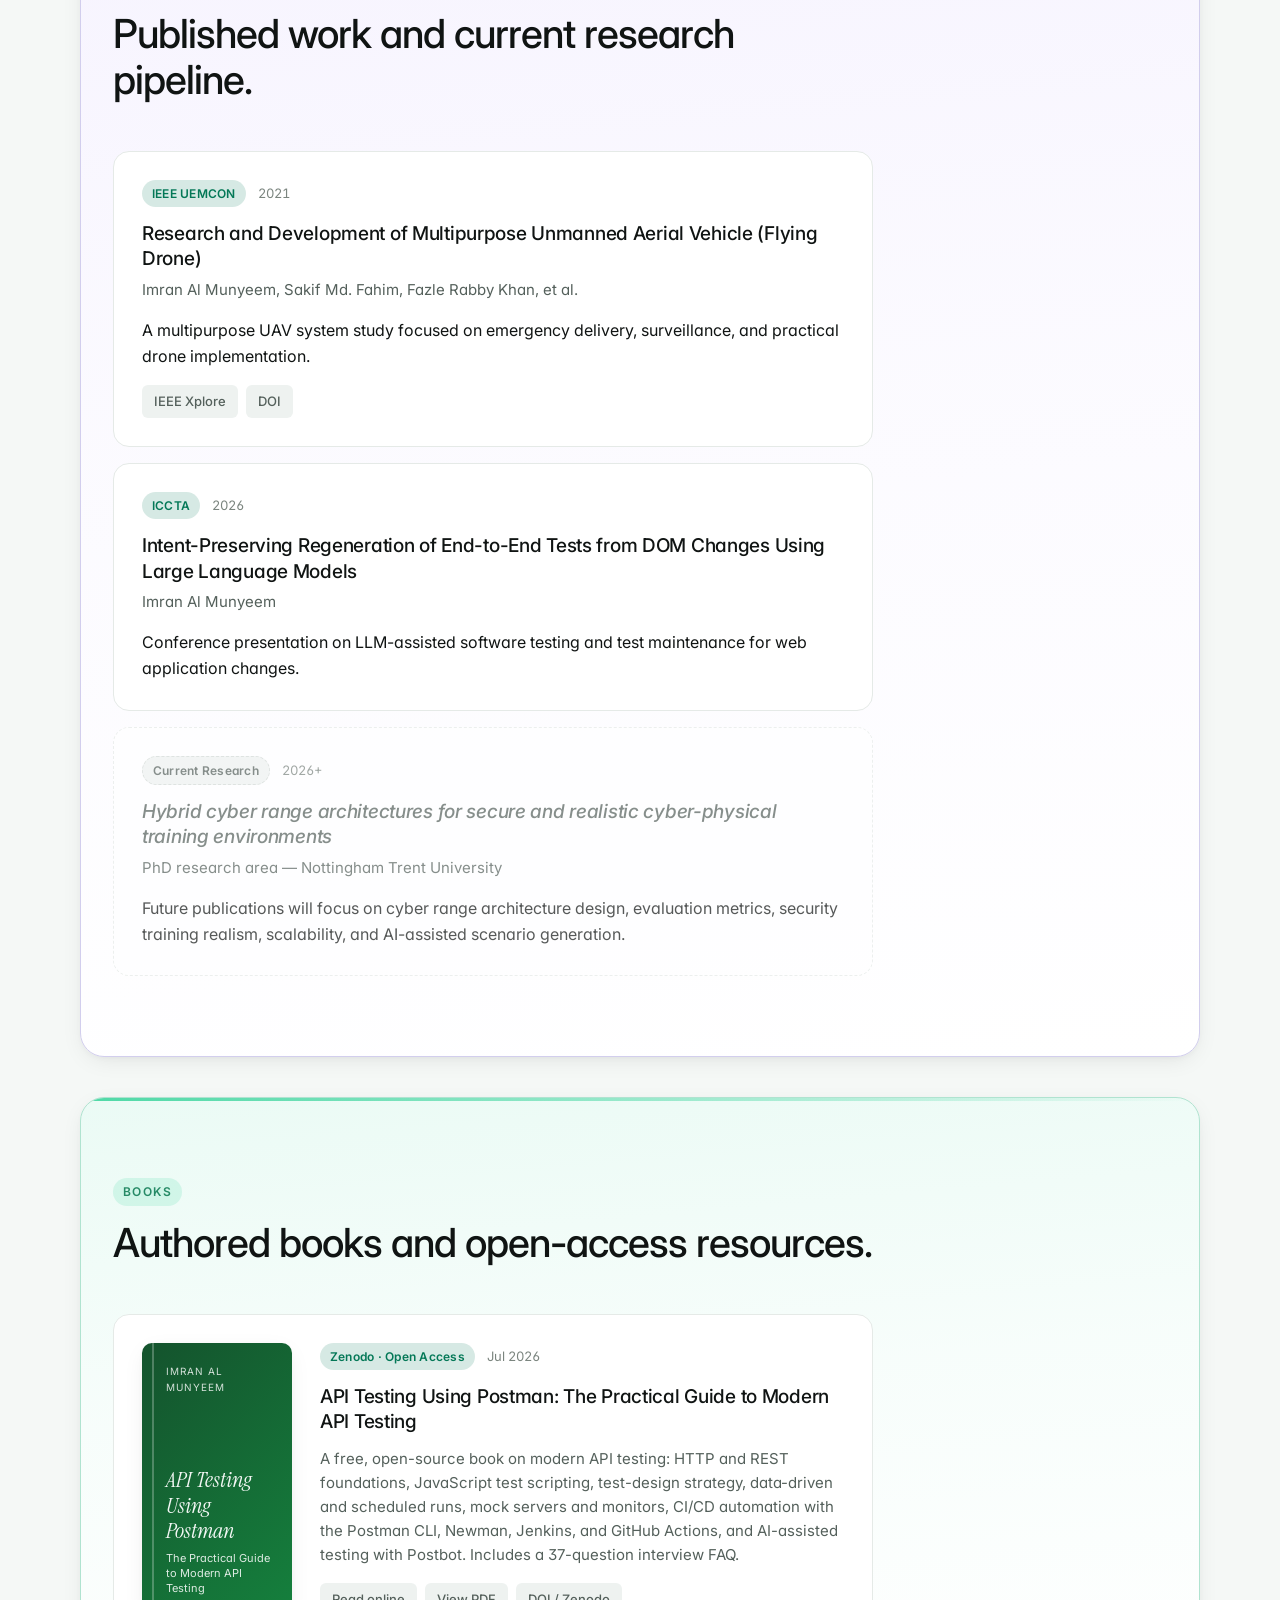
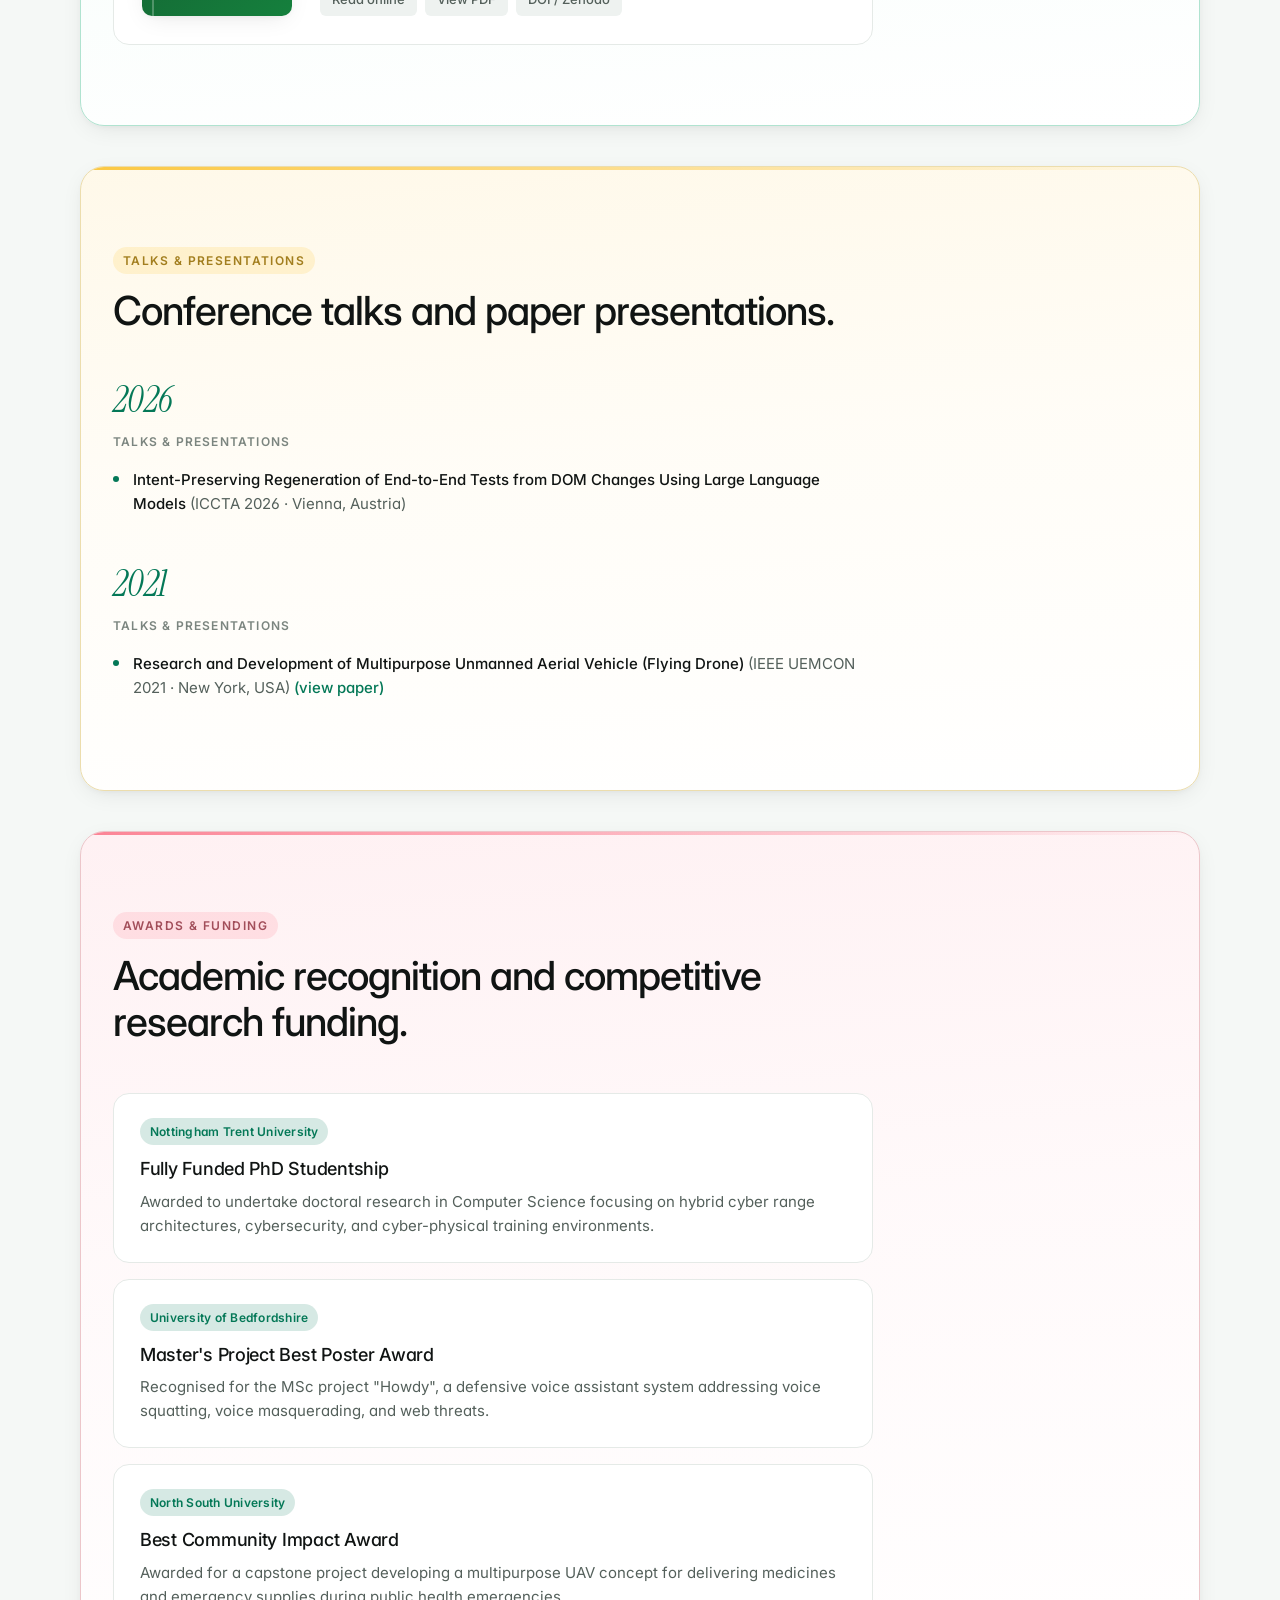
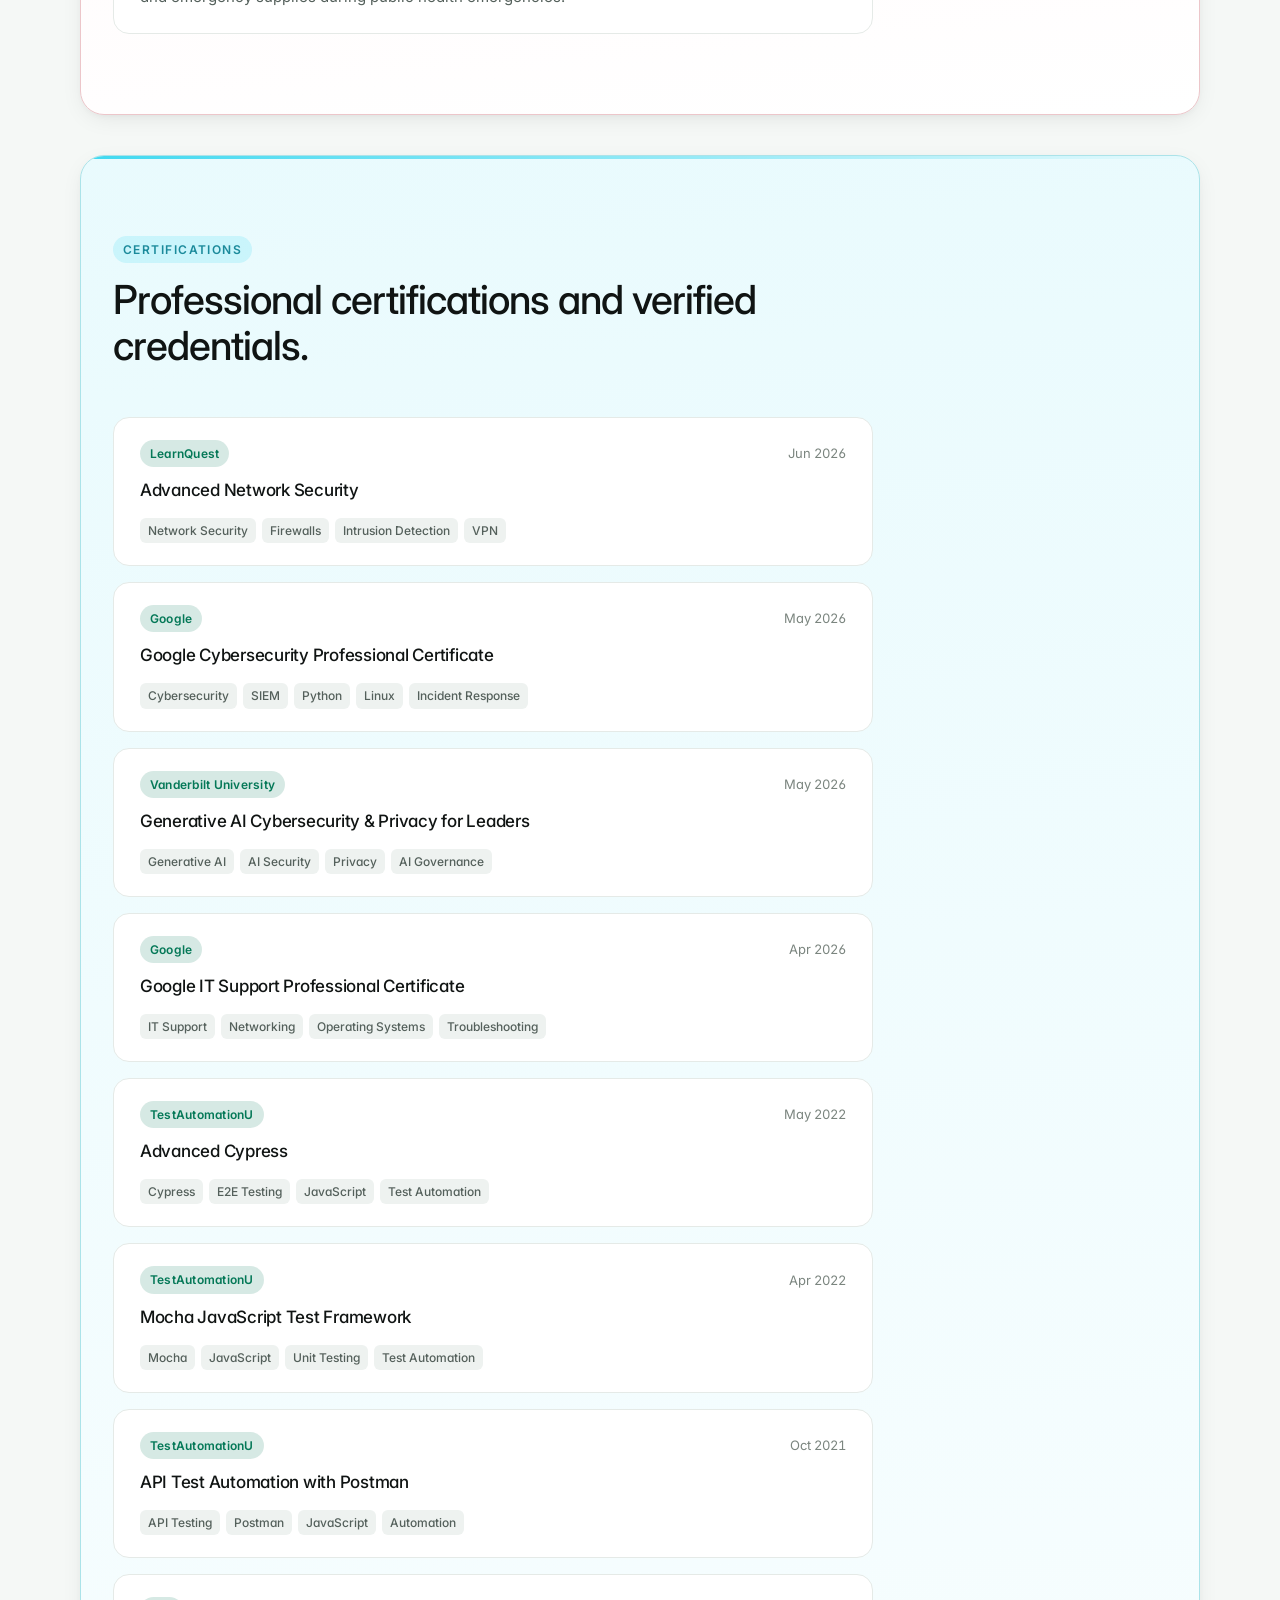
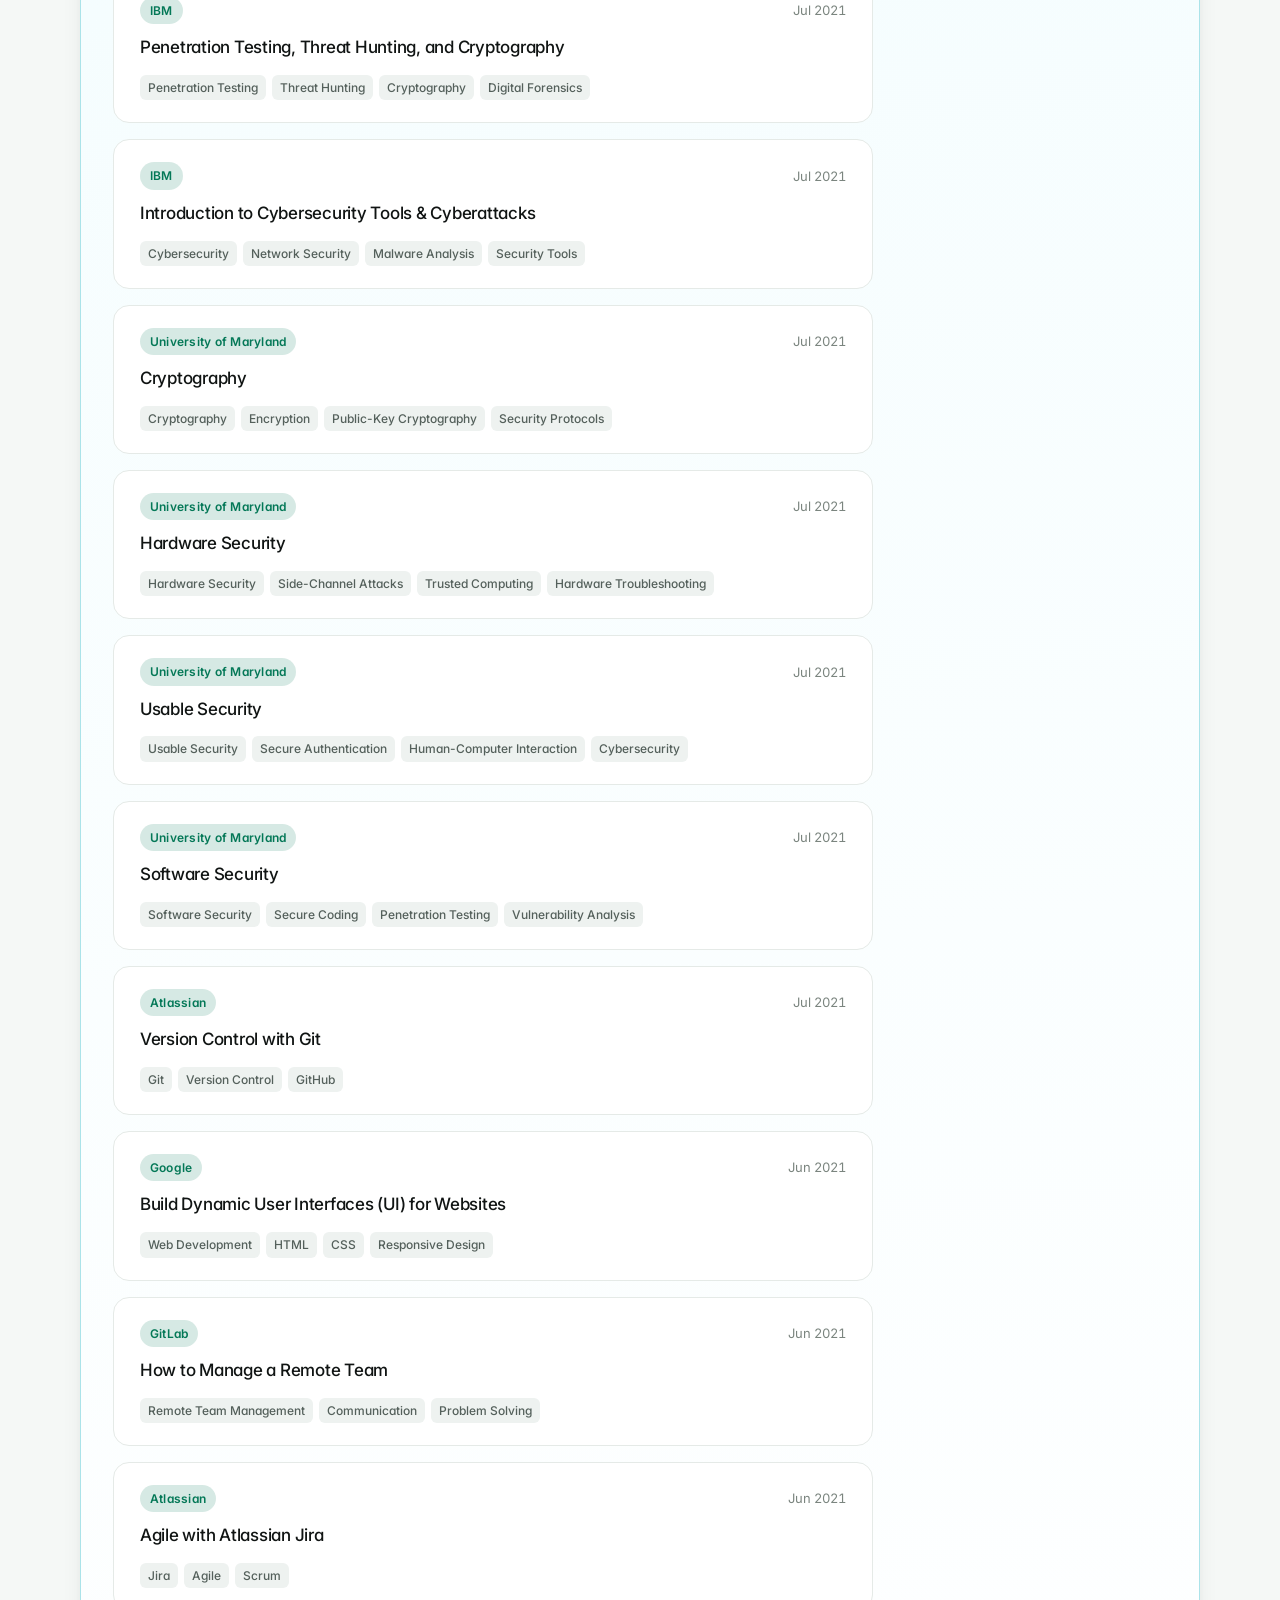
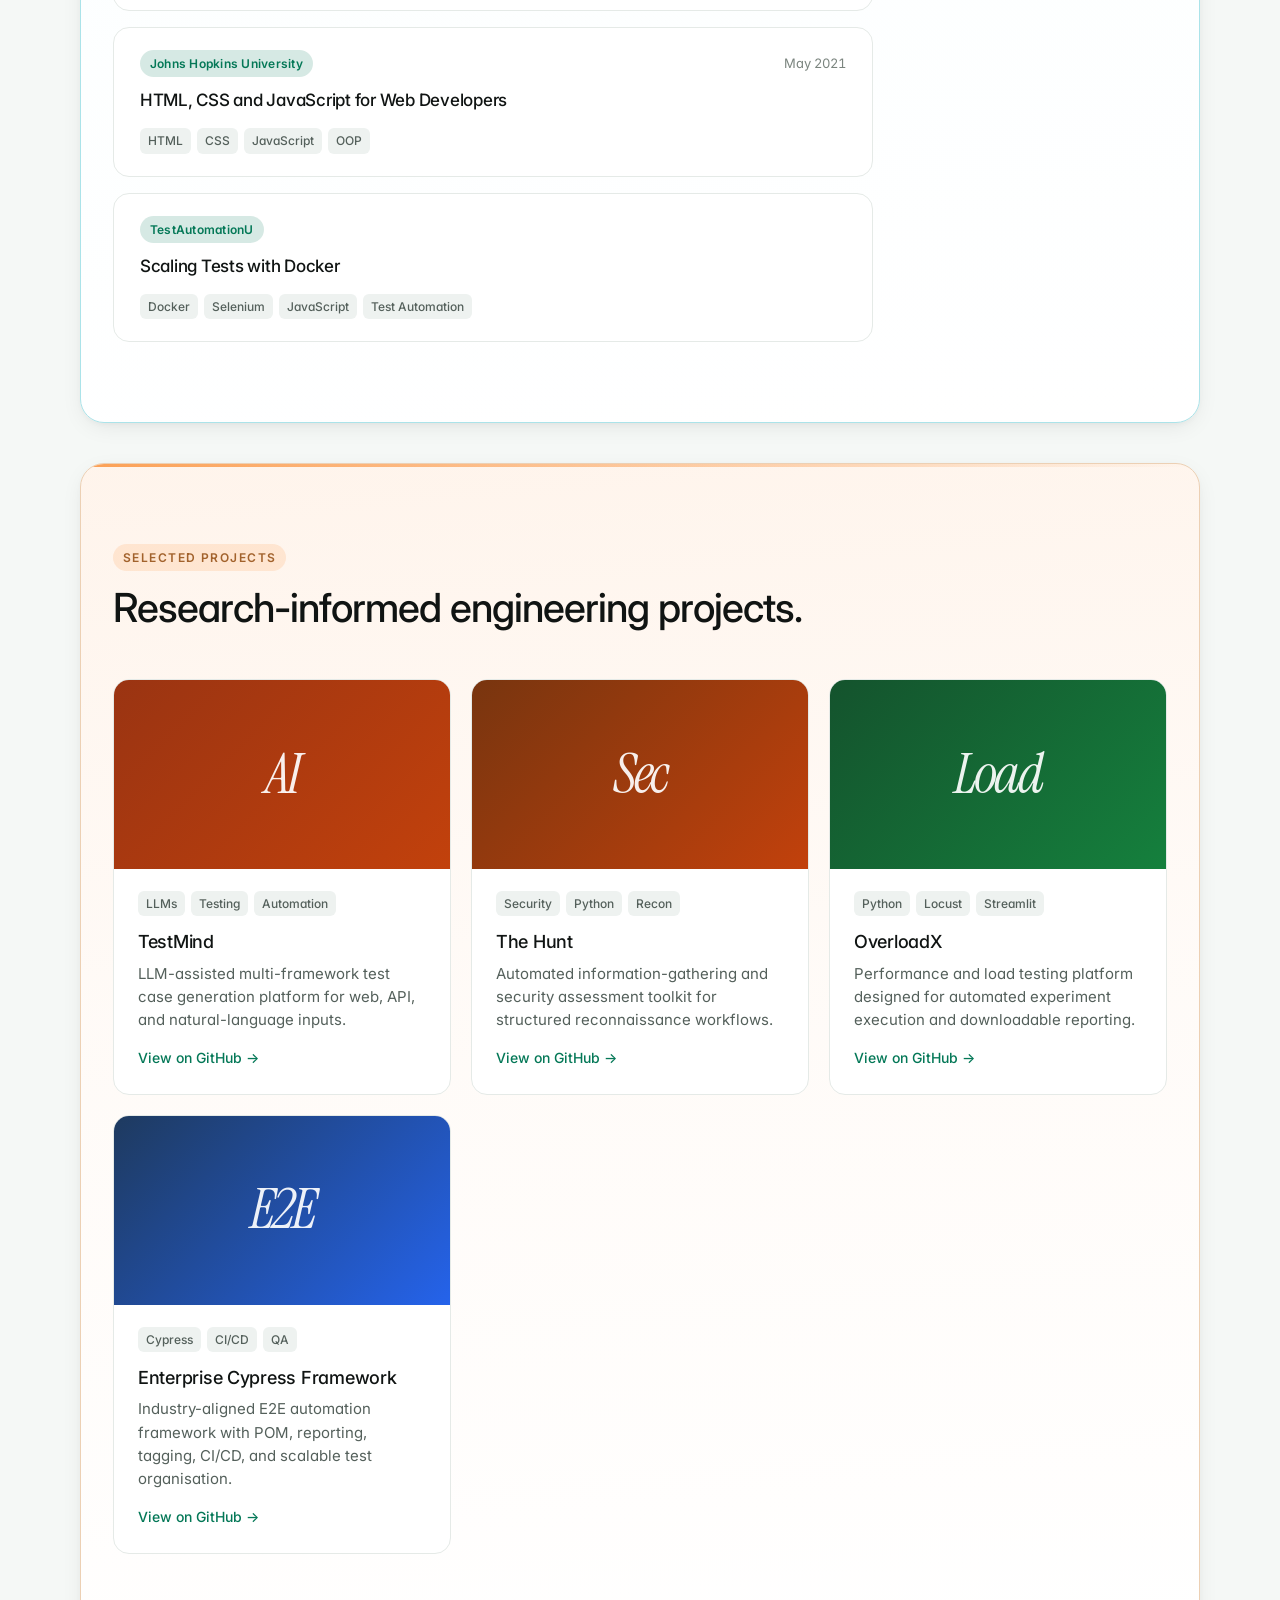
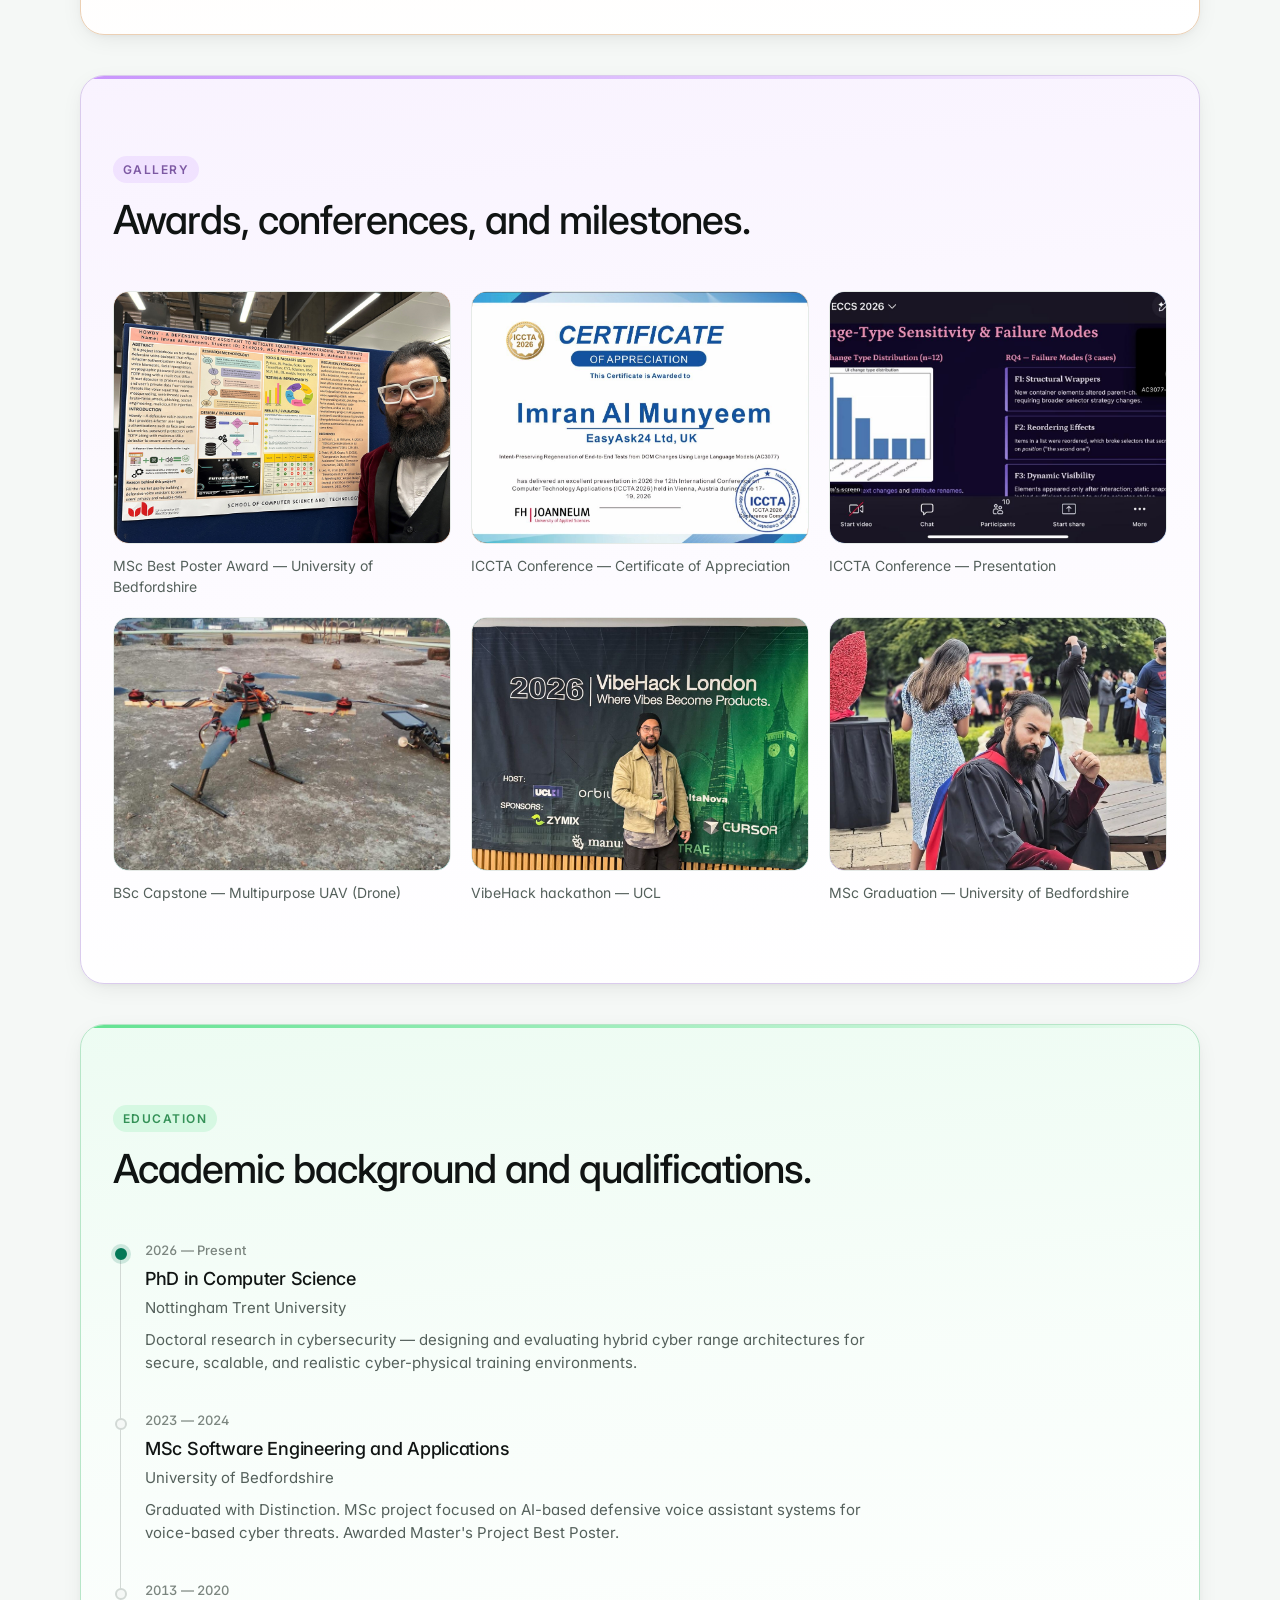
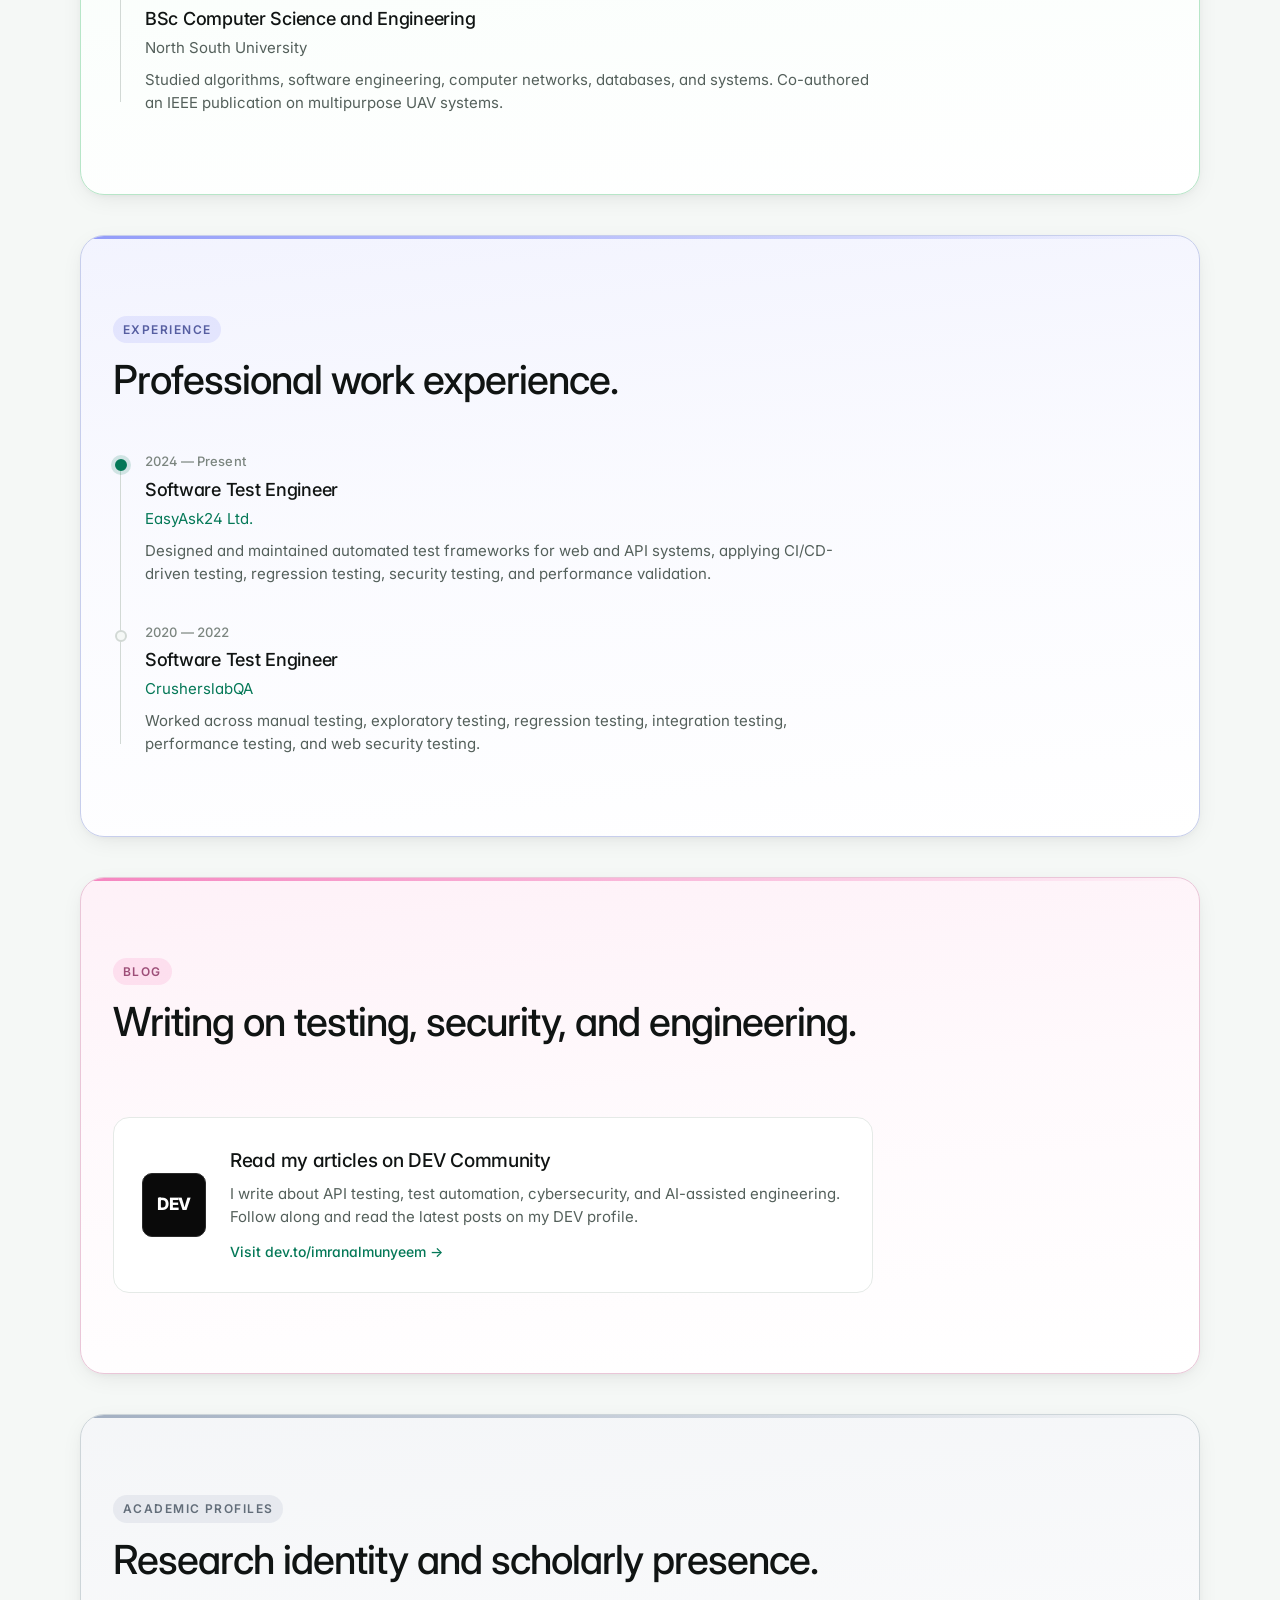
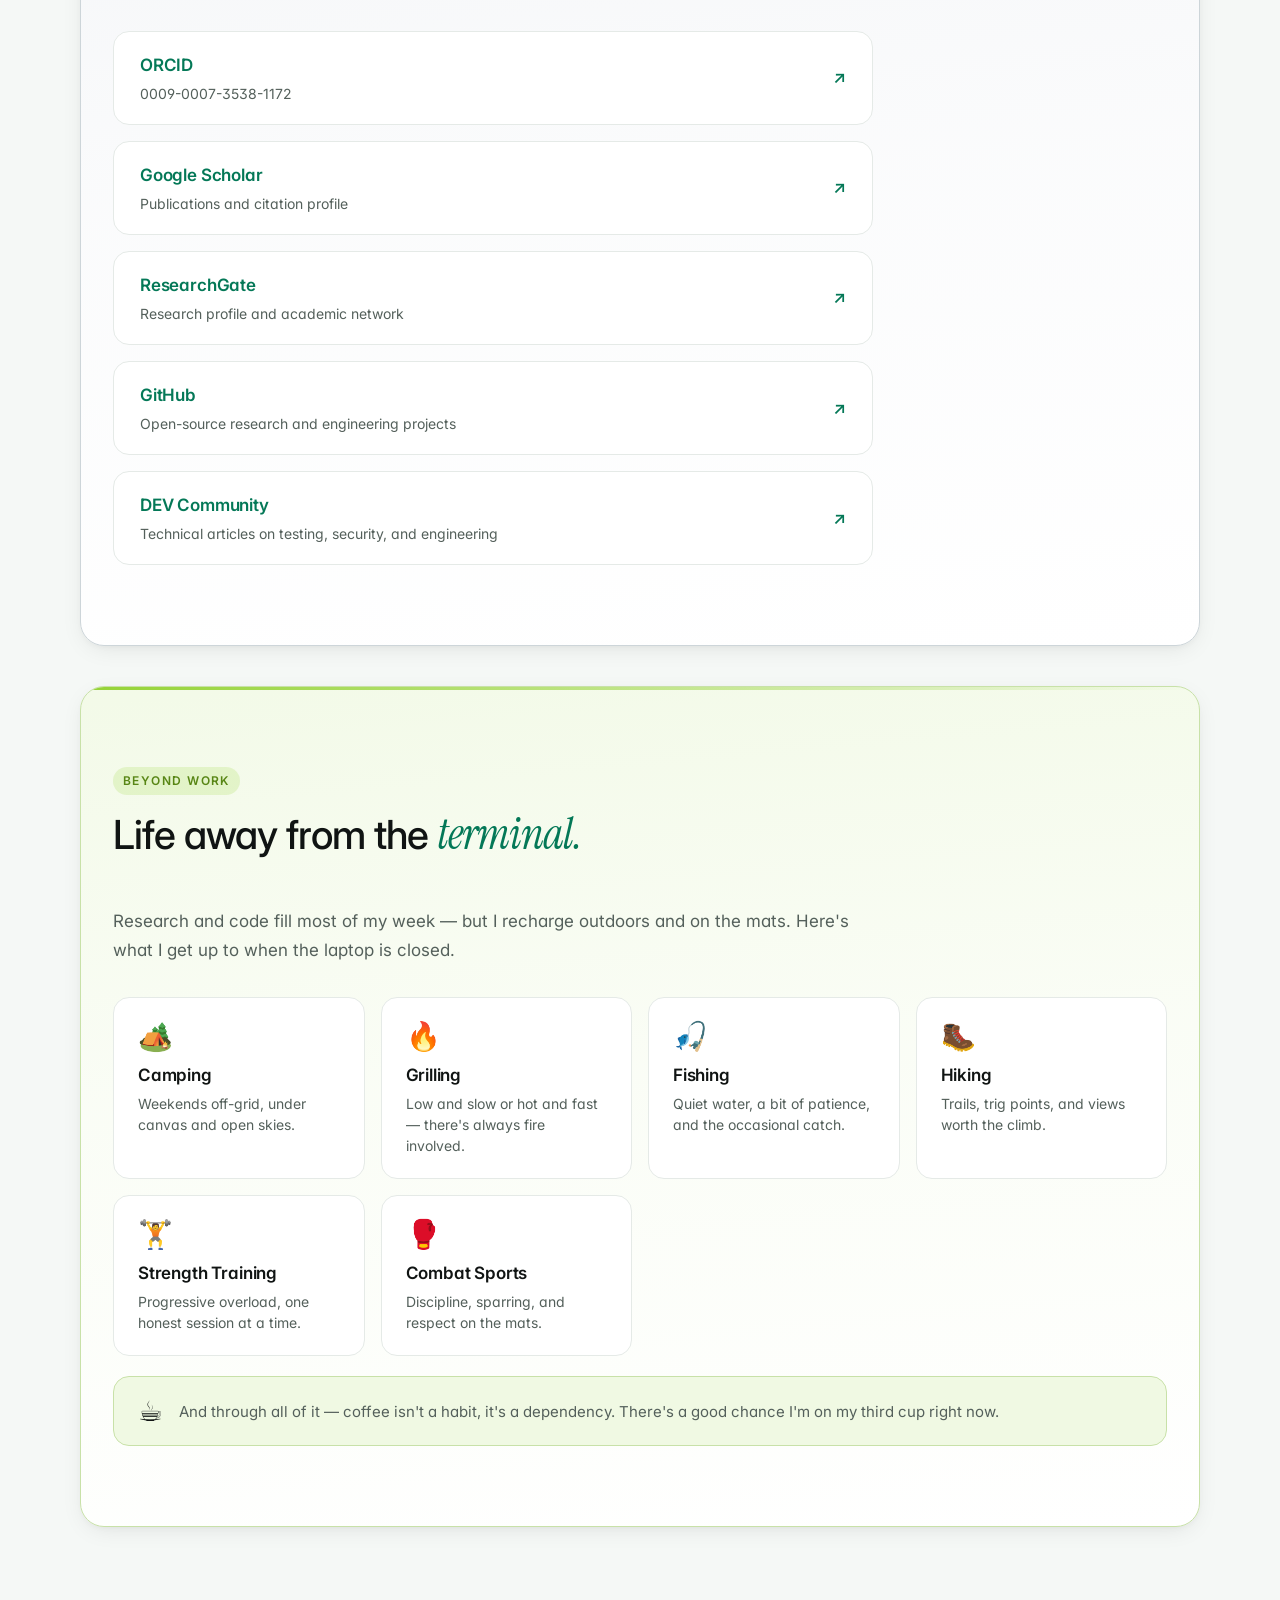
==== commit b1a634dc: "Add files via upload" ====
--- a/index.html
+++ b/index.html
@@ -37,16 +37,16 @@
     (function () {
       try {
         var r = document.documentElement;
-        r.setAttribute('data-theme', localStorage.getItem('theme') || 'dark');
-        r.setAttribute('data-accent', localStorage.getItem('accent') || 'amber');
+        r.setAttribute('data-theme', localStorage.getItem('theme') || 'light');
+        r.setAttribute('data-accent', localStorage.getItem('accent') || 'emerald');
       } catch (e) {
-        document.documentElement.setAttribute('data-theme', 'dark');
-        document.documentElement.setAttribute('data-accent', 'amber');
+        document.documentElement.setAttribute('data-theme', 'light');
+        document.documentElement.setAttribute('data-accent', 'emerald');
       }
     })();
   </script>
 
-  <link rel="stylesheet" href="styles.css?v=10">
+  <link rel="stylesheet" href="styles.css?v=14">
 
   <script type="application/ld+json">
   {
@@ -108,6 +108,7 @@
       <a href="#education">Education</a>
       <a href="#experience">Experience</a>
       <a href="#blog">Blog</a>
+      <a href="#beyond">Life</a>
     </div>
 
     <div class="nav-right">
@@ -344,21 +345,6 @@
       <div class="pubs">
         <article class="pub-card">
           <div class="pub-meta">
-            <span class="badge badge-venue">Book · Zenodo</span>
-            <span class="pub-year">2026</span>
-          </div>
-          <h3 class="pub-title">API Testing Using Postman: The Practical Guide to Modern API Testing</h3>
-          <p class="pub-authors">Imran Al Munyeem · Open-access book</p>
-          <p class="pub-desc">A practical, open-source guide to modern API testing with Postman — HTTP/REST foundations, JavaScript test scripting, CI/CD automation with Newman, Jenkins, and GitHub Actions, mock servers, monitors, and AI-assisted testing with Postbot.</p>
-          <div class="pub-actions">
-            <a href="https://imranalmunyeem.github.io/api-testing-using-postman" class="pub-link" target="_blank" rel="noopener">Read online</a>
-            <a href="https://drive.google.com/file/d/1GlY501plt53rziZ2o5f7OoNz_kjakPqd/view?usp=sharing" class="pub-link" target="_blank" rel="noopener">View PDF</a>
-            <a href="https://doi.org/10.5281/zenodo.21347134" class="pub-link" target="_blank" rel="noopener">DOI</a>
-          </div>
-        </article>
-
-        <article class="pub-card">
-          <div class="pub-meta">
             <span class="badge badge-venue">IEEE UEMCON</span>
             <span class="pub-year">2021</span>
           </div>
@@ -794,6 +780,11 @@
           </div>
         </a>
       </div>
+
+      <div class="gh-live" id="ghLive" hidden>
+        <p class="gh-live-label">Latest activity on GitHub</p>
+        <div class="gh-grid" id="ghGrid"></div>
+      </div>
     </section>
 
     <section class="section" id="gallery">
@@ -921,6 +912,8 @@
         <h2 class="section-title">Writing on testing, security, and engineering.</h2>
       </div>
 
+      <div class="blog-posts" id="devtoPosts" hidden></div>
+
       <a class="blog-cta" href="https://dev.to/imranalmunyeem" target="_blank" rel="noopener">
         <div class="blog-cta-icon">DEV</div>
         <div class="blog-cta-body">
@@ -977,6 +970,60 @@
           </div>
           <span class="profile-arrow" aria-hidden="true">↗</span>
         </a>
+      </div>
+    </section>
+
+    <section class="section" id="beyond">
+      <div class="section-head">
+        <p class="section-label">Beyond Work</p>
+        <h2 class="section-title">Life away from the <em>terminal.</em></h2>
+      </div>
+
+      <p class="beyond-lead">
+        Research and code fill most of my week — but I recharge outdoors and on the mats. Here's what I get up to when the laptop is closed.
+      </p>
+
+      <div class="beyond-grid">
+        <article class="beyond-card">
+          <span class="beyond-emoji" aria-hidden="true">🏕️</span>
+          <h3>Camping</h3>
+          <p>Weekends off-grid, under canvas and open skies.</p>
+        </article>
+
+        <article class="beyond-card">
+          <span class="beyond-emoji" aria-hidden="true">🔥</span>
+          <h3>Grilling</h3>
+          <p>Low and slow or hot and fast — there's always fire involved.</p>
+        </article>
+
+        <article class="beyond-card">
+          <span class="beyond-emoji" aria-hidden="true">🎣</span>
+          <h3>Fishing</h3>
+          <p>Quiet water, a bit of patience, and the occasional catch.</p>
+        </article>
+
+        <article class="beyond-card">
+          <span class="beyond-emoji" aria-hidden="true">🥾</span>
+          <h3>Hiking</h3>
+          <p>Trails, trig points, and views worth the climb.</p>
+        </article>
+
+        <article class="beyond-card">
+          <span class="beyond-emoji" aria-hidden="true">🏋️</span>
+          <h3>Strength Training</h3>
+          <p>Progressive overload, one honest session at a time.</p>
+        </article>
+
+        <article class="beyond-card">
+          <span class="beyond-emoji" aria-hidden="true">🥊</span>
+          <h3>Combat Sports</h3>
+          <p>Discipline, sparring, and respect on the mats.</p>
+        </article>
+      </div>
+
+      <div class="coffee-note">
+        <span class="coffee-emoji" aria-hidden="true">☕</span>
+        <p>And through all of it — coffee isn't a habit, it's a dependency. There's a good chance I'm on my third cup right now.</p>
       </div>
     </section>
 
@@ -1037,11 +1084,11 @@
 
   <footer class="footer">
     <div class="footer-inner">
-      <p>&copy; 2026 Imran Al Munyeem</p>
+      <p>&copy; 2026 Imran Al Munyeem <span id="visitCount" hidden></span></p>
       <p class="footer-built">Computer Science · Cybersecurity · Cyber ranges · AI-assisted testing</p>
     </div>
   </footer>
 
-  <script src="script.js?v=9" defer></script>
+  <script src="script.js?v=14" defer></script>
 </body>
 </html>
--- a/styles.css
+++ b/styles.css
@@ -41,22 +41,22 @@
 :root[data-theme="light"] {
   color-scheme: light;
 
-  --bg: #fafafa;
+  --bg: #f5f8f6;
   --bg-raised: #ffffff;
-  --bg-tint: #f4f4f5;
-  --fg: #18181b;
-  --fg-muted: #52525b;
-  --fg-dim: #71717a;
-  --border: #e4e4e7;
-  --border-strong: #d4d4d8;
+  --bg-tint: #eef2f0;
+  --fg: #101413;
+  --fg-muted: #54605b;
+  --fg-dim: #7b857f;
+  --border: #e5eae7;
+  --border-strong: #d2d9d5;
   --ok: #15803d;
 
   --accent: #b45309;
   --accent-dark: #92400e;
 
-  --shadow-sm: 0 1px 2px 0 rgba(20, 15, 5, 0.04);
-  --shadow-md: 0 4px 16px -4px rgba(20, 15, 5, 0.08), 0 2px 4px -2px rgba(20, 15, 5, 0.04);
-  --shadow-lg: 0 12px 32px -8px rgba(20, 15, 5, 0.12), 0 4px 8px -4px rgba(20, 15, 5, 0.06);
+  --shadow-sm: 0 1px 2px 0 rgba(16, 24, 20, 0.05);
+  --shadow-md: 0 6px 24px -6px rgba(16, 24, 20, 0.10), 0 2px 6px -2px rgba(16, 24, 20, 0.05);
+  --shadow-lg: 0 24px 56px -16px rgba(16, 24, 20, 0.16), 0 8px 20px -8px rgba(16, 24, 20, 0.07);
 }
 
 /* Accent options (dark values by default, deeper values in light mode for contrast) */
@@ -154,7 +154,7 @@
 }
 
 :root[data-theme="light"] .nav {
-  background: rgba(250, 250, 250, 0.8);
+  background: rgba(245, 248, 246, 0.82);
 }
 
 .nav.scrolled {
@@ -446,9 +446,28 @@
    ============================================================ */
 
 .hero {
+  position: relative;
   padding: 8rem 2rem 6rem;
   max-width: var(--max-width);
   margin: 0 auto;
+}
+
+.hero::before {
+  content: "";
+  position: absolute;
+  inset: 0;
+  background:
+    radial-gradient(58% 52% at 32% 22%,
+      color-mix(in srgb, var(--accent) 15%, transparent) 0%, transparent 68%),
+    radial-gradient(45% 40% at 88% 12%,
+      color-mix(in srgb, var(--accent) 8%, transparent) 0%, transparent 70%);
+  pointer-events: none;
+  z-index: 0;
+}
+
+.hero-inner {
+  position: relative;
+  z-index: 1;
 }
 
 .hero-inner {
@@ -1854,6 +1873,227 @@
   font-family: var(--font-serif);
   font-style: italic;
   font-size: 0.875rem;
+}
+
+/* ============================================================
+   BLOG POSTS (dev.to, loaded client-side)
+   ============================================================ */
+
+.blog-posts {
+  display: grid;
+  grid-template-columns: 1fr 1fr;
+  gap: 1.25rem;
+  margin-bottom: 1.5rem;
+}
+
+.blog-card {
+  display: flex;
+  flex-direction: column;
+  gap: 0.5rem;
+  padding: 1.5rem 1.625rem;
+  background: var(--bg-raised);
+  border: 1px solid var(--border);
+  border-radius: var(--radius-lg);
+  color: var(--fg);
+  transition: all 0.25s ease;
+}
+
+.blog-card:hover {
+  border-color: var(--border-strong);
+  box-shadow: var(--shadow-md);
+  transform: translateY(-2px);
+}
+
+.blog-card-meta {
+  font-size: 0.78rem;
+  color: var(--fg-dim);
+}
+
+.blog-card h3 {
+  font-size: 1.0625rem;
+  font-weight: 500;
+  line-height: 1.35;
+  letter-spacing: -0.015em;
+}
+
+.blog-card-desc {
+  font-size: 0.875rem;
+  line-height: 1.55;
+  color: var(--fg-muted);
+  flex: 1;
+}
+
+.blog-card-tags {
+  display: flex;
+  flex-wrap: wrap;
+  gap: 0.375rem;
+}
+
+@media (max-width: 720px) {
+  .blog-posts {
+    grid-template-columns: 1fr;
+  }
+}
+
+/* ============================================================
+   LIVE GITHUB REPOS (loaded client-side)
+   ============================================================ */
+
+.gh-live {
+  margin-top: 2.25rem;
+}
+
+.gh-live-label {
+  font-size: 0.75rem;
+  font-weight: 600;
+  text-transform: uppercase;
+  letter-spacing: 0.1em;
+  color: var(--fg-dim);
+  margin-bottom: 0.875rem;
+}
+
+.gh-grid {
+  display: grid;
+  grid-template-columns: repeat(auto-fill, minmax(250px, 1fr));
+  gap: 1rem;
+}
+
+.gh-card {
+  display: flex;
+  flex-direction: column;
+  gap: 0.375rem;
+  padding: 1.125rem 1.25rem;
+  background: var(--bg-raised);
+  border: 1px solid var(--border);
+  border-radius: var(--radius-md);
+  color: var(--fg);
+  transition: all 0.2s ease;
+}
+
+.gh-card:hover {
+  border-color: var(--border-strong);
+  box-shadow: var(--shadow-sm);
+  transform: translateY(-2px);
+}
+
+.gh-card h4 {
+  font-size: 0.9375rem;
+  font-weight: 600;
+  letter-spacing: -0.01em;
+  color: var(--accent);
+  word-break: break-word;
+}
+
+.gh-card p {
+  font-size: 0.8125rem;
+  line-height: 1.5;
+  color: var(--fg-muted);
+  flex: 1;
+  display: -webkit-box;
+  -webkit-line-clamp: 2;
+  -webkit-box-orient: vertical;
+  overflow: hidden;
+}
+
+.gh-meta {
+  display: flex;
+  flex-wrap: wrap;
+  gap: 0.75rem;
+  font-size: 0.72rem;
+  color: var(--fg-dim);
+}
+
+.gh-meta span {
+  display: inline-flex;
+  align-items: center;
+  gap: 0.3rem;
+}
+
+.gh-dot {
+  width: 8px;
+  height: 8px;
+  border-radius: 50%;
+  background: var(--accent);
+}
+
+/* ============================================================
+   BEYOND WORK — personal interests
+   ============================================================ */
+
+.beyond-lead {
+  font-size: 1.0625rem;
+  line-height: 1.7;
+  color: var(--fg-muted);
+  max-width: var(--content-width);
+  margin-bottom: 2rem;
+}
+
+.beyond-grid {
+  display: grid;
+  grid-template-columns: repeat(auto-fill, minmax(200px, 1fr));
+  gap: 1rem;
+}
+
+.beyond-card {
+  padding: 1.5rem 1.5rem 1.375rem;
+  background: var(--bg-raised);
+  border: 1px solid var(--border);
+  border-radius: var(--radius-lg);
+  transition: all 0.25s ease;
+}
+
+.beyond-card:hover {
+  border-color: var(--border-strong);
+  box-shadow: var(--shadow-md);
+  transform: translateY(-3px);
+}
+
+.beyond-emoji {
+  display: block;
+  font-size: 1.75rem;
+  line-height: 1;
+  margin-bottom: 0.75rem;
+}
+
+.beyond-card h3 {
+  font-size: 1.0625rem;
+  font-weight: 600;
+  letter-spacing: -0.01em;
+  color: var(--fg);
+  margin-bottom: 0.25rem;
+}
+
+.beyond-card p {
+  font-size: 0.875rem;
+  line-height: 1.5;
+  color: var(--fg-muted);
+}
+
+.coffee-note {
+  display: flex;
+  align-items: center;
+  gap: 1rem;
+  margin-top: 1.25rem;
+  padding: 1.25rem 1.5rem;
+  background: color-mix(in srgb, var(--tint, var(--accent)) 12%, var(--bg-raised));
+  border: 1px solid color-mix(in srgb, var(--tint, var(--accent)) 30%, var(--border));
+  border-radius: var(--radius-lg);
+}
+
+.coffee-emoji {
+  font-size: 1.75rem;
+  line-height: 1;
+  flex-shrink: 0;
+}
+
+.coffee-note p {
+  font-size: 0.9375rem;
+  line-height: 1.55;
+  color: var(--fg-muted);
+}
+
+.coffee-note p::selection {
+  background: var(--accent);
 }
 
 /* ============================================================
@@ -1874,34 +2114,52 @@
 #experience     { --tint: #818cf8; }
 #blog           { --tint: #f472b6; }
 #profiles       { --tint: #94a3b8; }
+#beyond         { --tint: #84cc16; }
 
 main > .section {
+  position: relative;
+  overflow: hidden;
   background:
-    linear-gradient(170deg,
-      color-mix(in srgb, var(--tint, transparent) 7%, transparent) 0%,
-      color-mix(in srgb, var(--tint, transparent) 2.5%, transparent) 45%,
-      transparent 85%);
-  border: 1px solid color-mix(in srgb, var(--tint, transparent) 13%, transparent);
+    linear-gradient(175deg,
+      color-mix(in srgb, var(--tint, var(--border)) 13%, var(--bg-raised)) 0%,
+      color-mix(in srgb, var(--tint, var(--border)) 5%, var(--bg-raised)) 45%,
+      var(--bg-raised) 100%);
+  border: 1px solid color-mix(in srgb, var(--tint, var(--border)) 30%, var(--border));
   border-radius: var(--radius-xl);
-  margin: 0 auto 1.75rem;
-  box-shadow: inset 0 1px 0 rgba(255, 255, 255, 0.04);
-  backdrop-filter: blur(10px);
-  -webkit-backdrop-filter: blur(10px);
+  margin: 0 auto 2.5rem;
+  box-shadow: var(--shadow-md);
+}
+
+main > .section::before {
+  content: "";
+  position: absolute;
+  top: 0;
+  left: 0;
+  right: 0;
+  height: 3px;
+  background: linear-gradient(90deg,
+    var(--tint, var(--accent)) 0%,
+    color-mix(in srgb, var(--tint, var(--accent)) 35%, transparent) 70%,
+    transparent 100%);
+  opacity: 0.85;
 }
 
 :root[data-theme="light"] main > .section {
-  box-shadow: none;
-  border-color: color-mix(in srgb, var(--tint, transparent) 22%, transparent);
+  background:
+    linear-gradient(175deg,
+      color-mix(in srgb, var(--tint, var(--border)) 10%, var(--bg-raised)) 0%,
+      color-mix(in srgb, var(--tint, var(--border)) 4%, var(--bg-raised)) 45%,
+      var(--bg-raised) 100%);
 }
 
 main > .section .section-label {
   color: color-mix(in srgb, var(--tint) 62%, var(--fg));
-  background: color-mix(in srgb, var(--tint) 14%, transparent);
+  background: color-mix(in srgb, var(--tint) 16%, transparent);
 }
 
 @media (max-width: 720px) {
   main > .section {
-    margin: 0 0.75rem 1.25rem;
+    margin: 0 0.75rem 1.75rem;
   }
 }
 
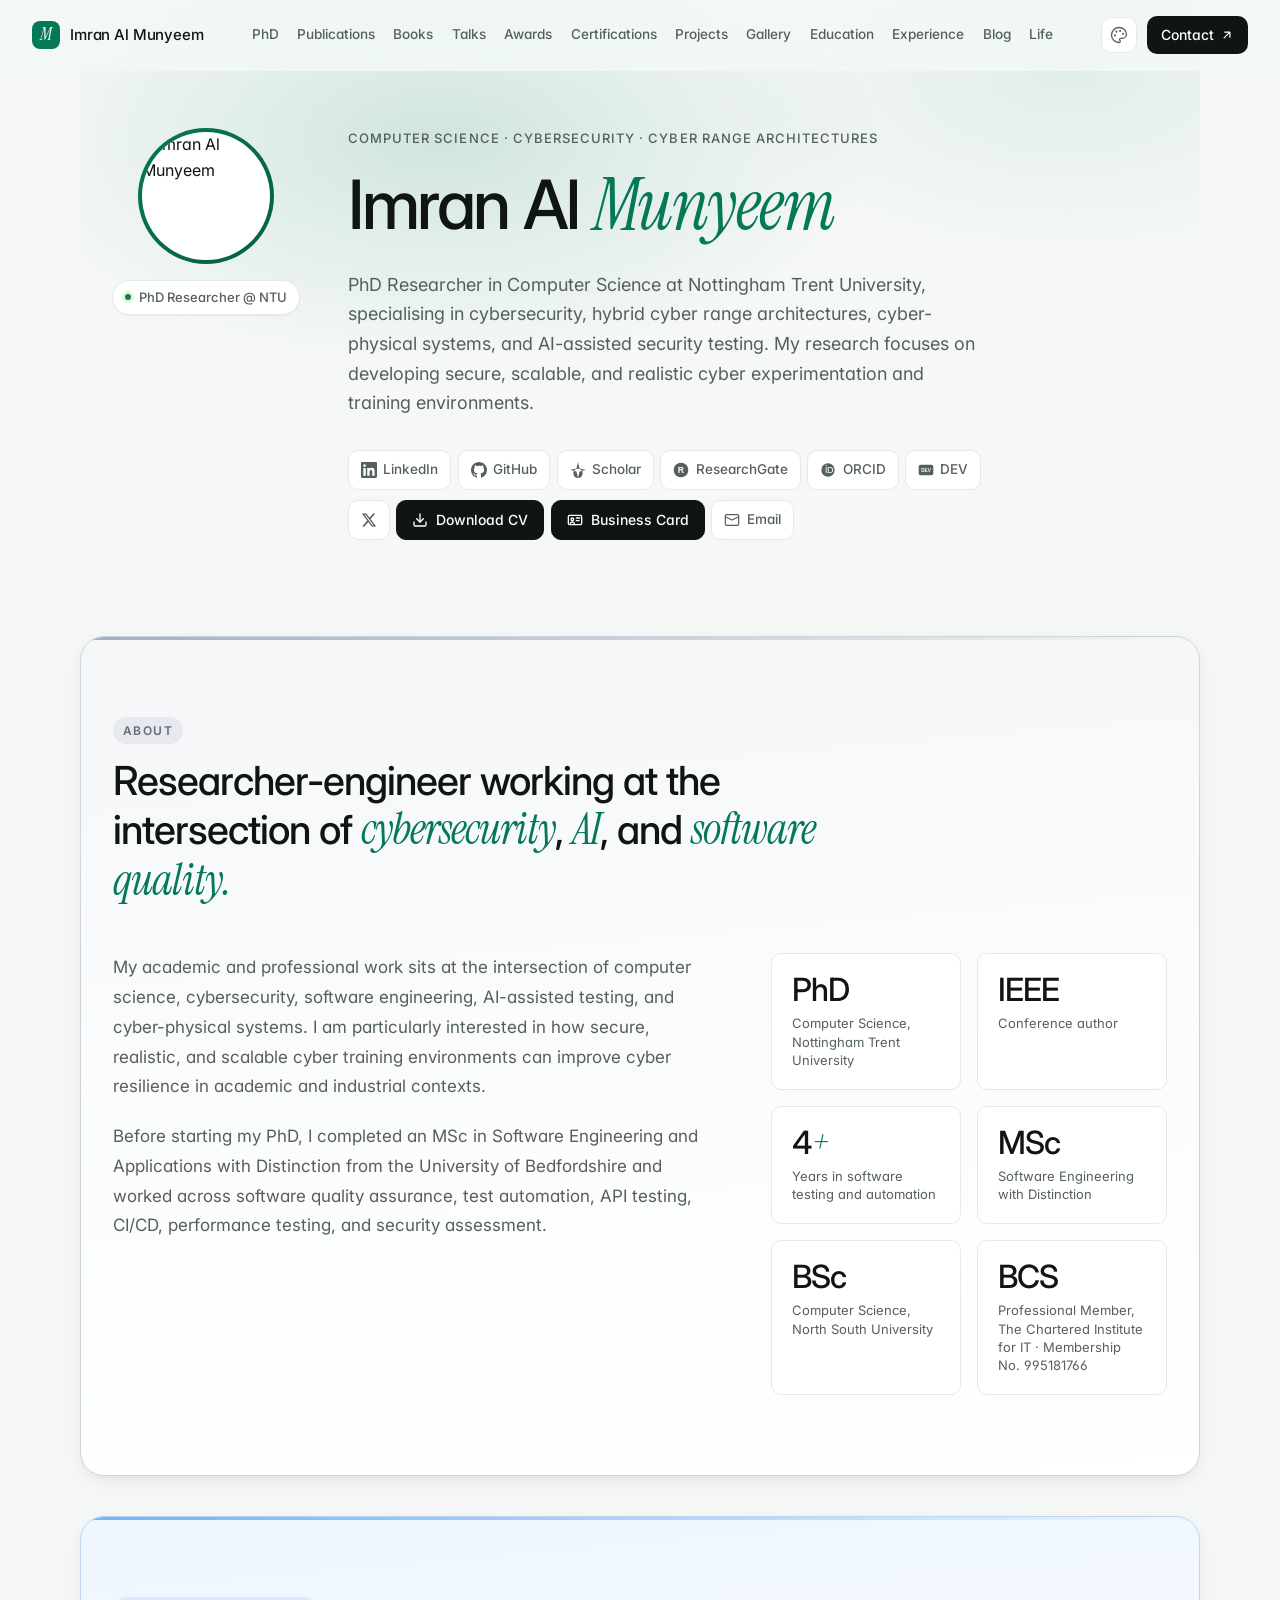
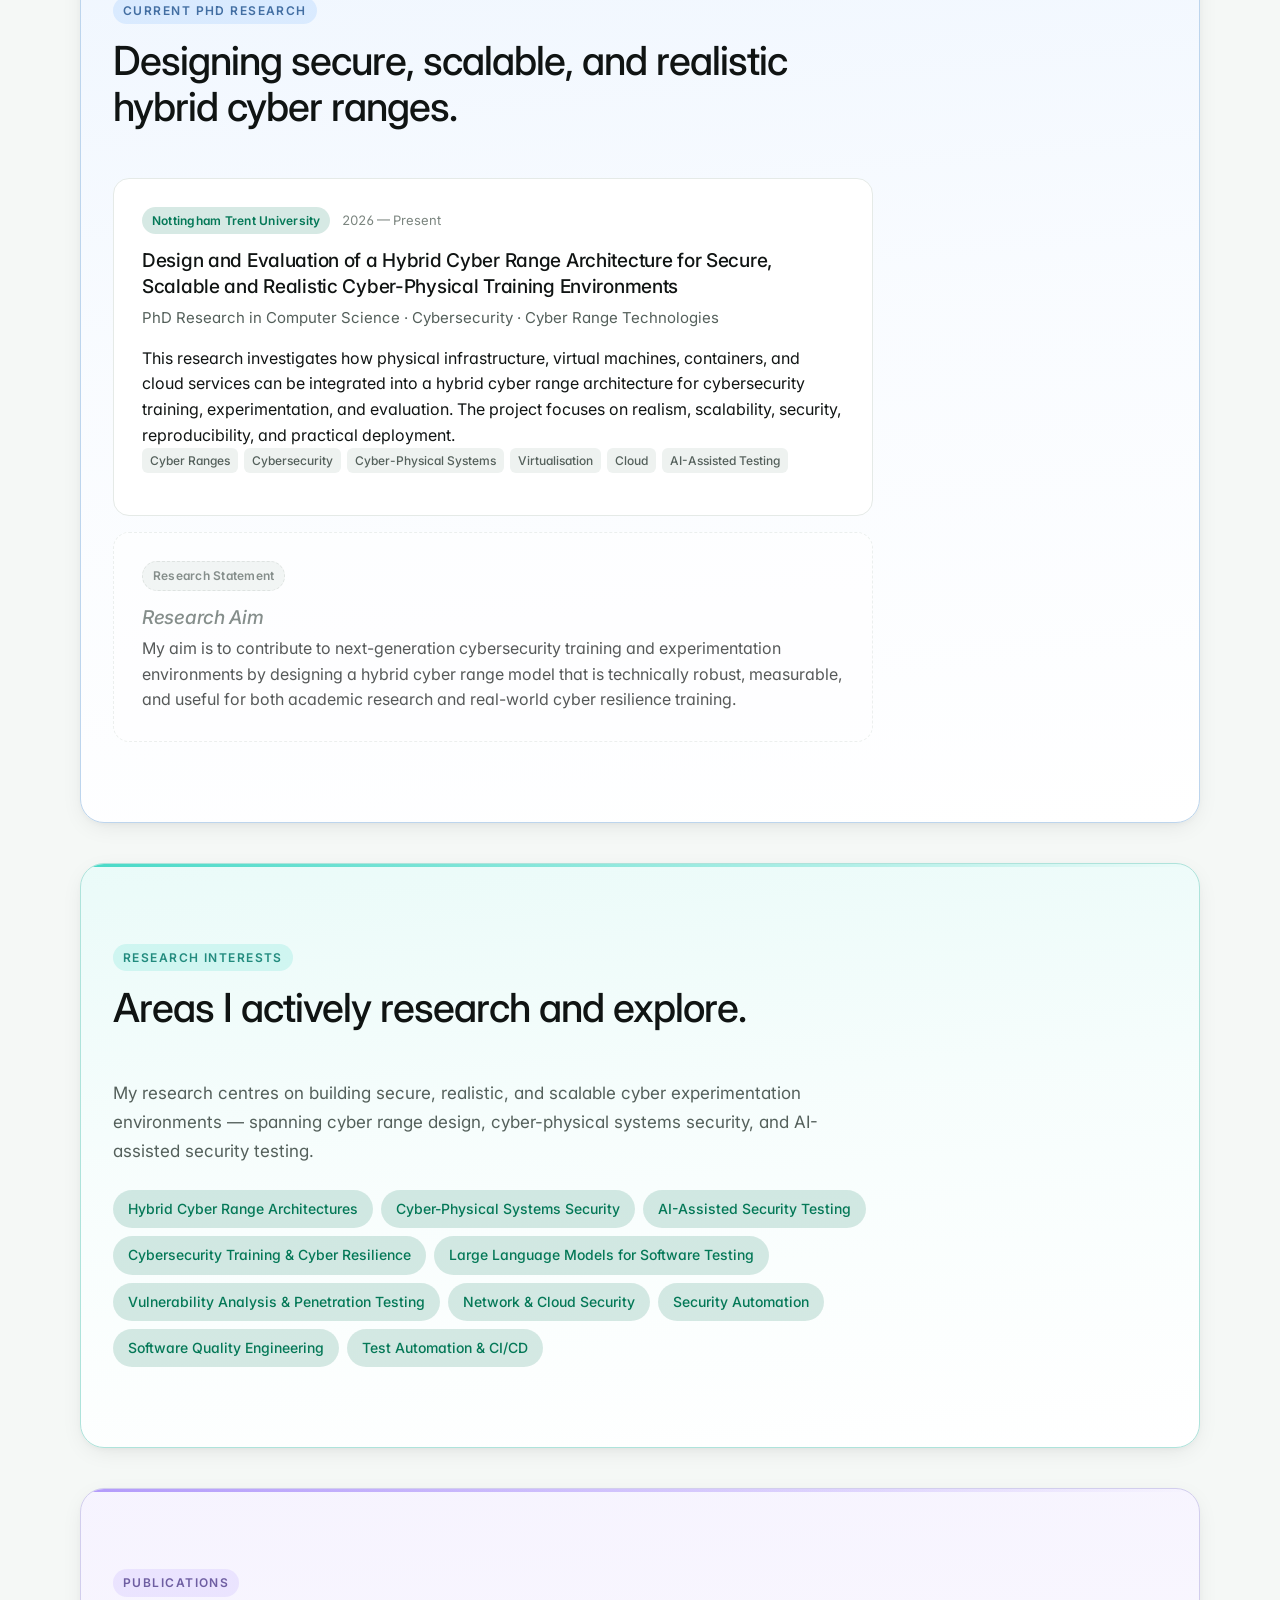
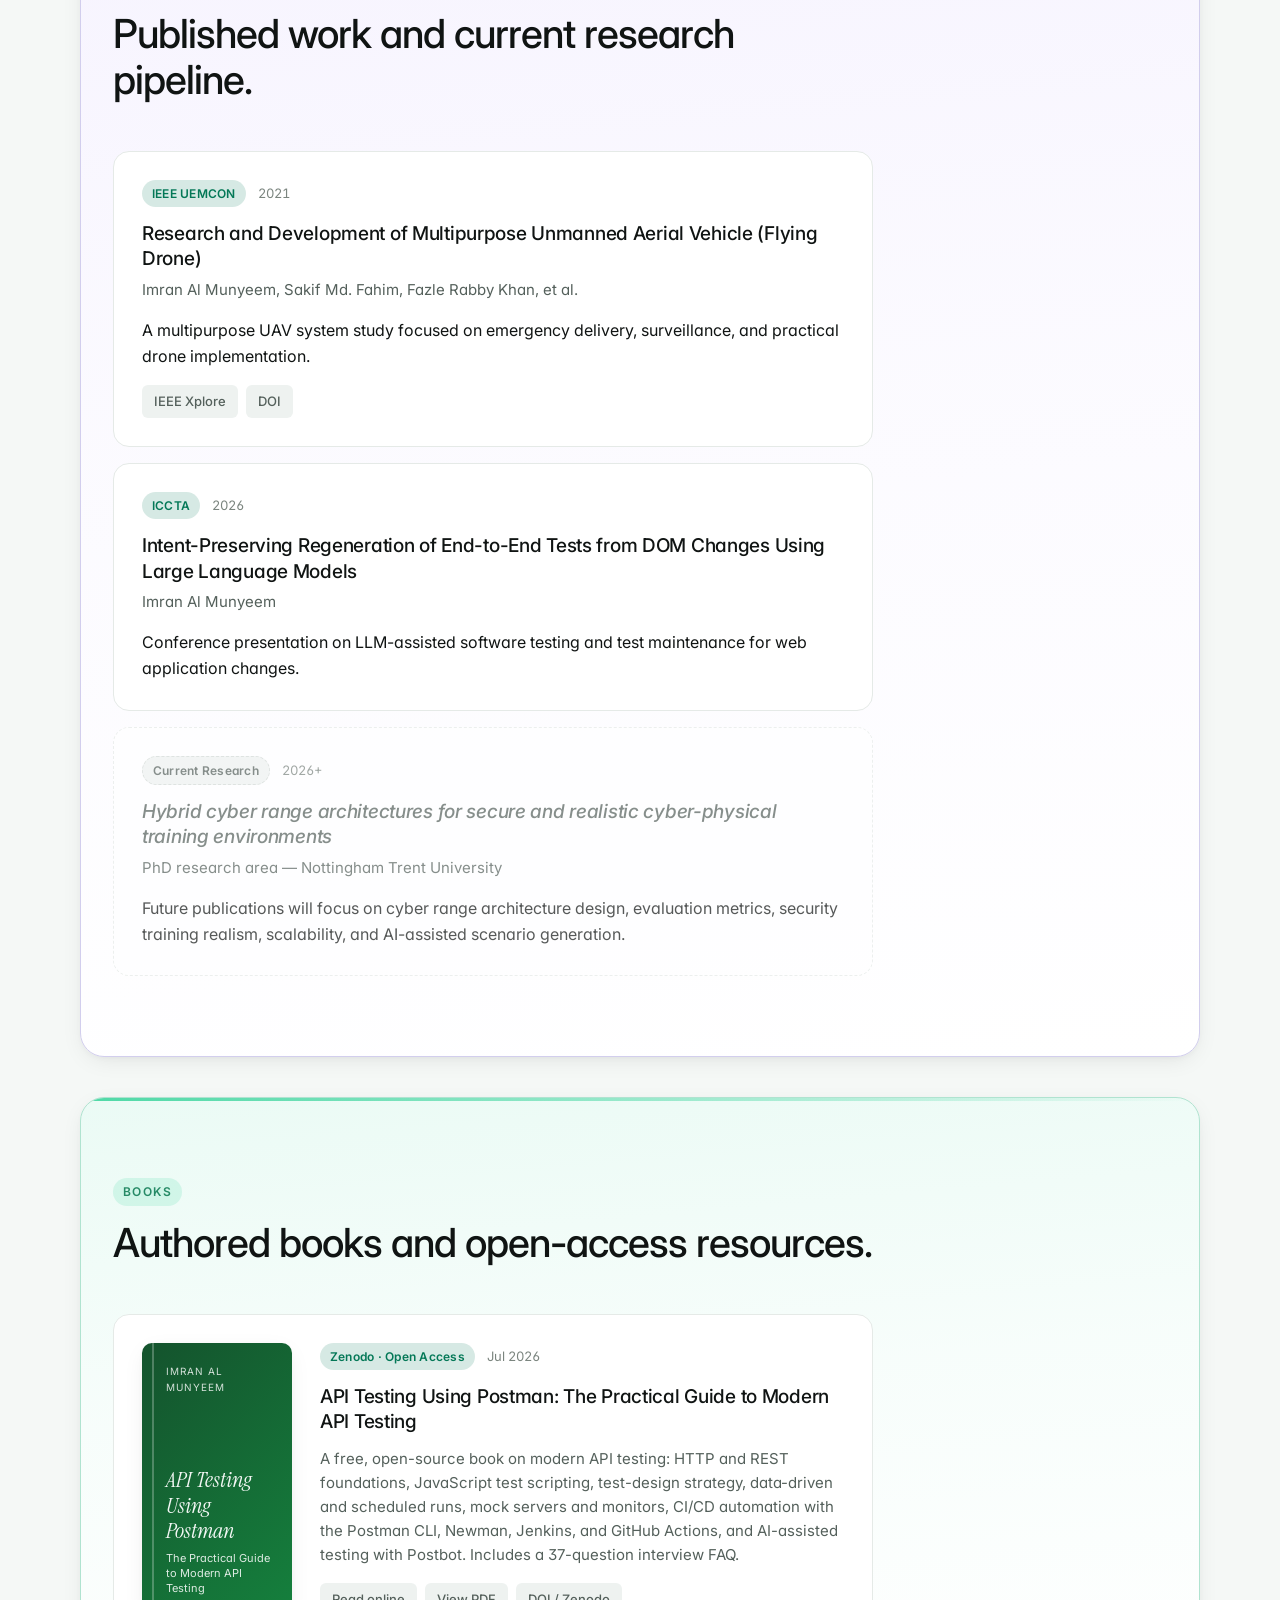
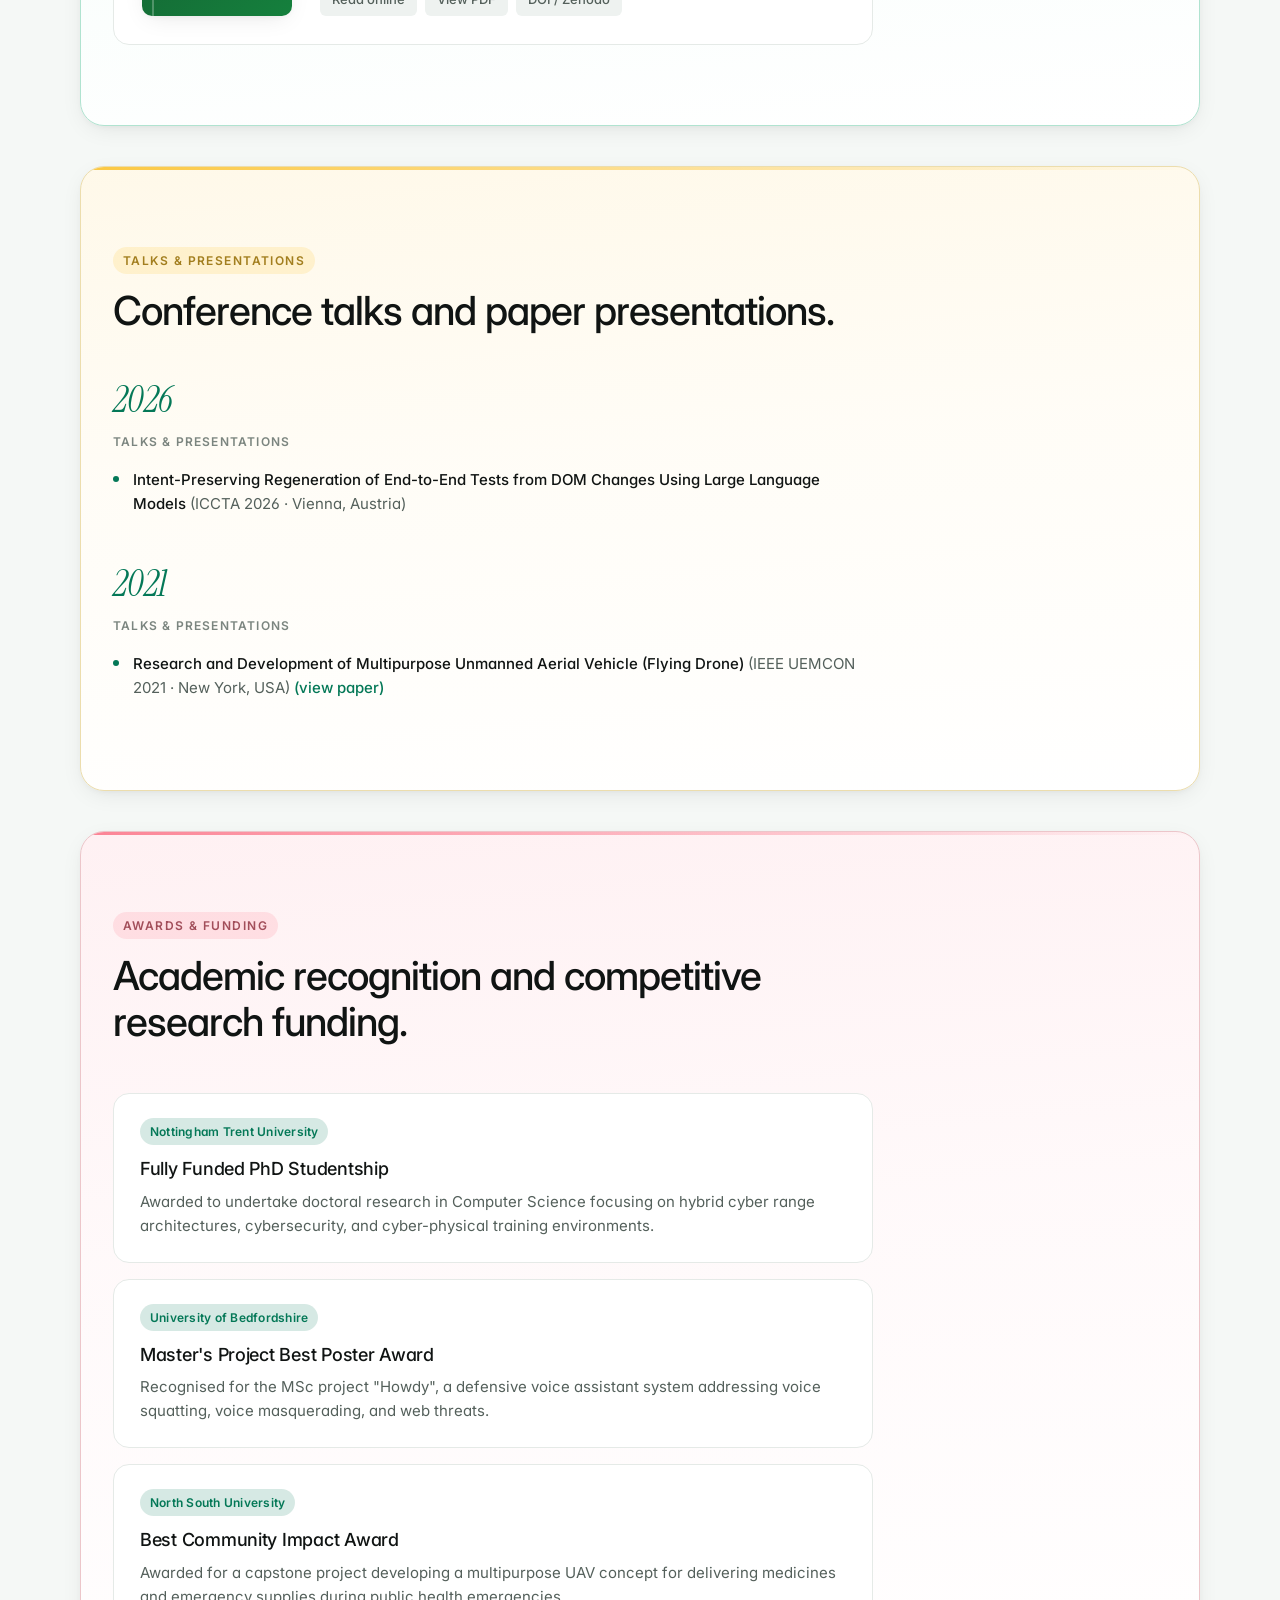
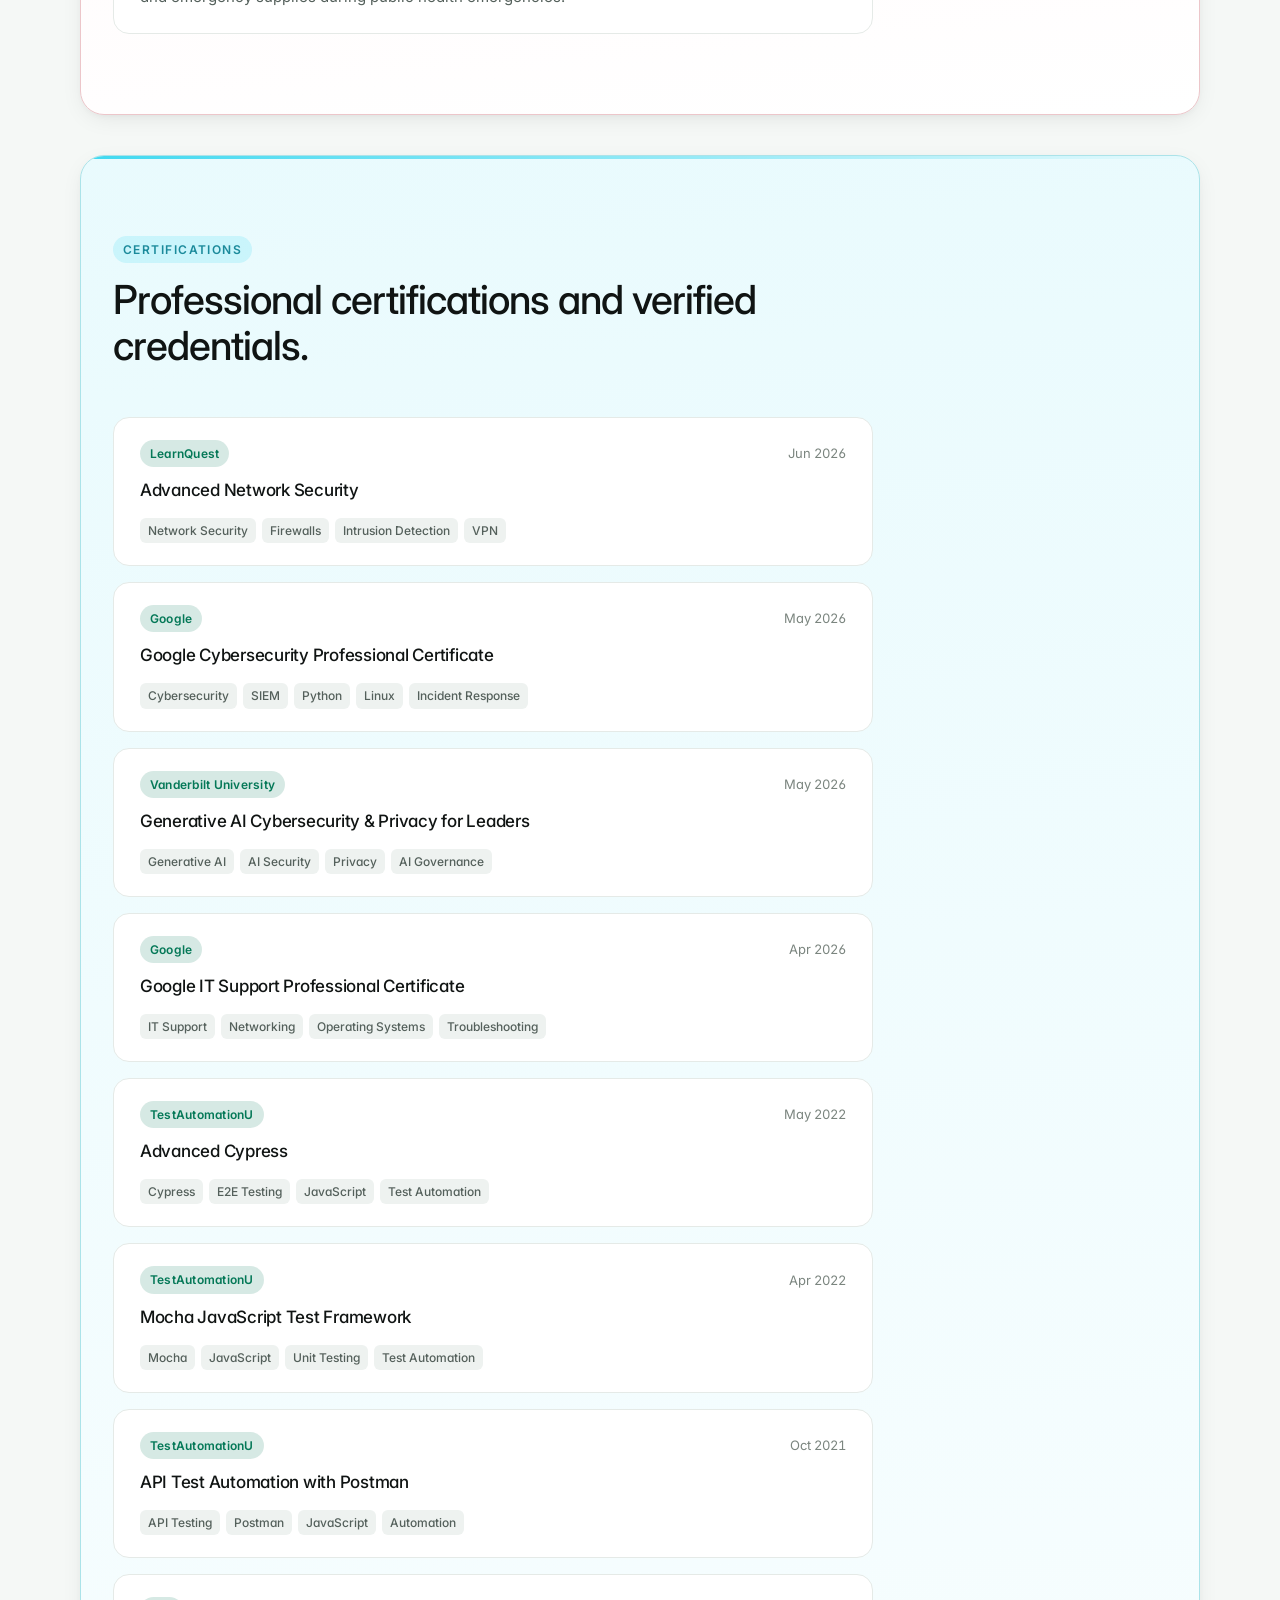
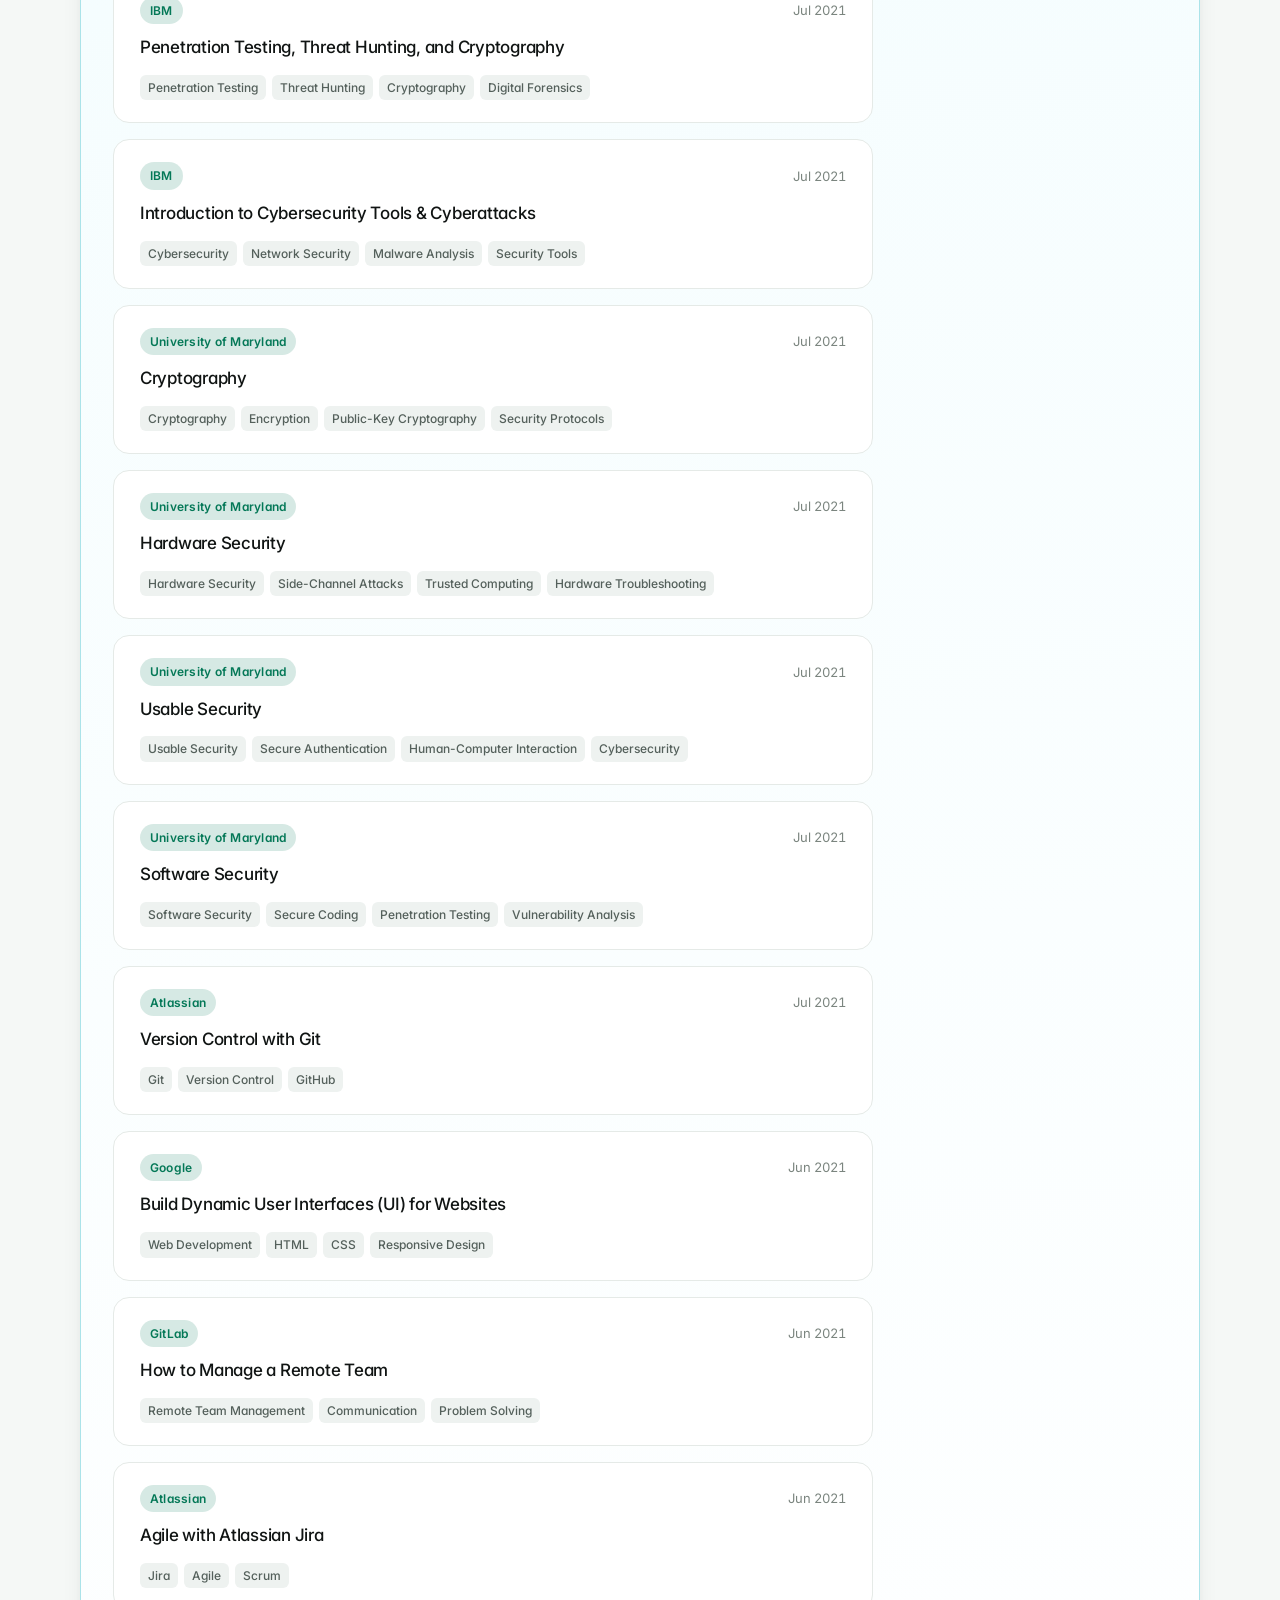
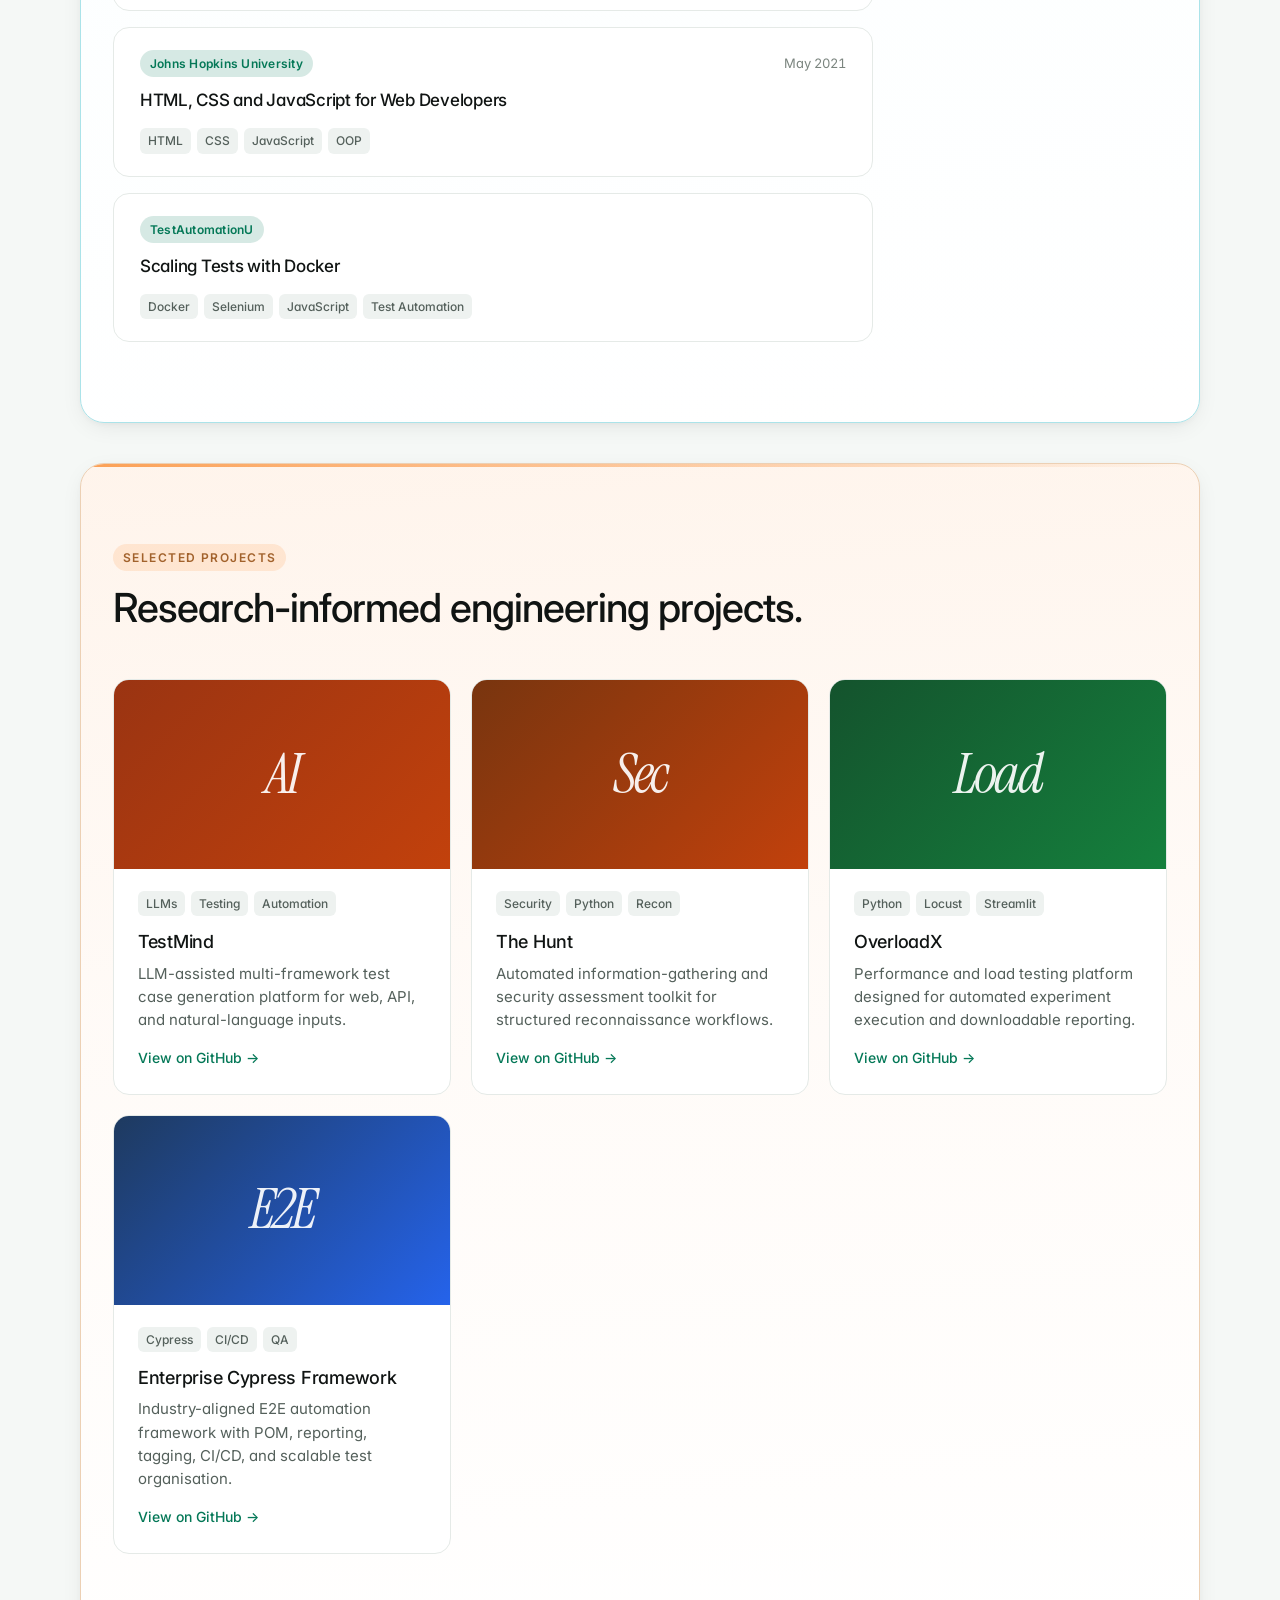
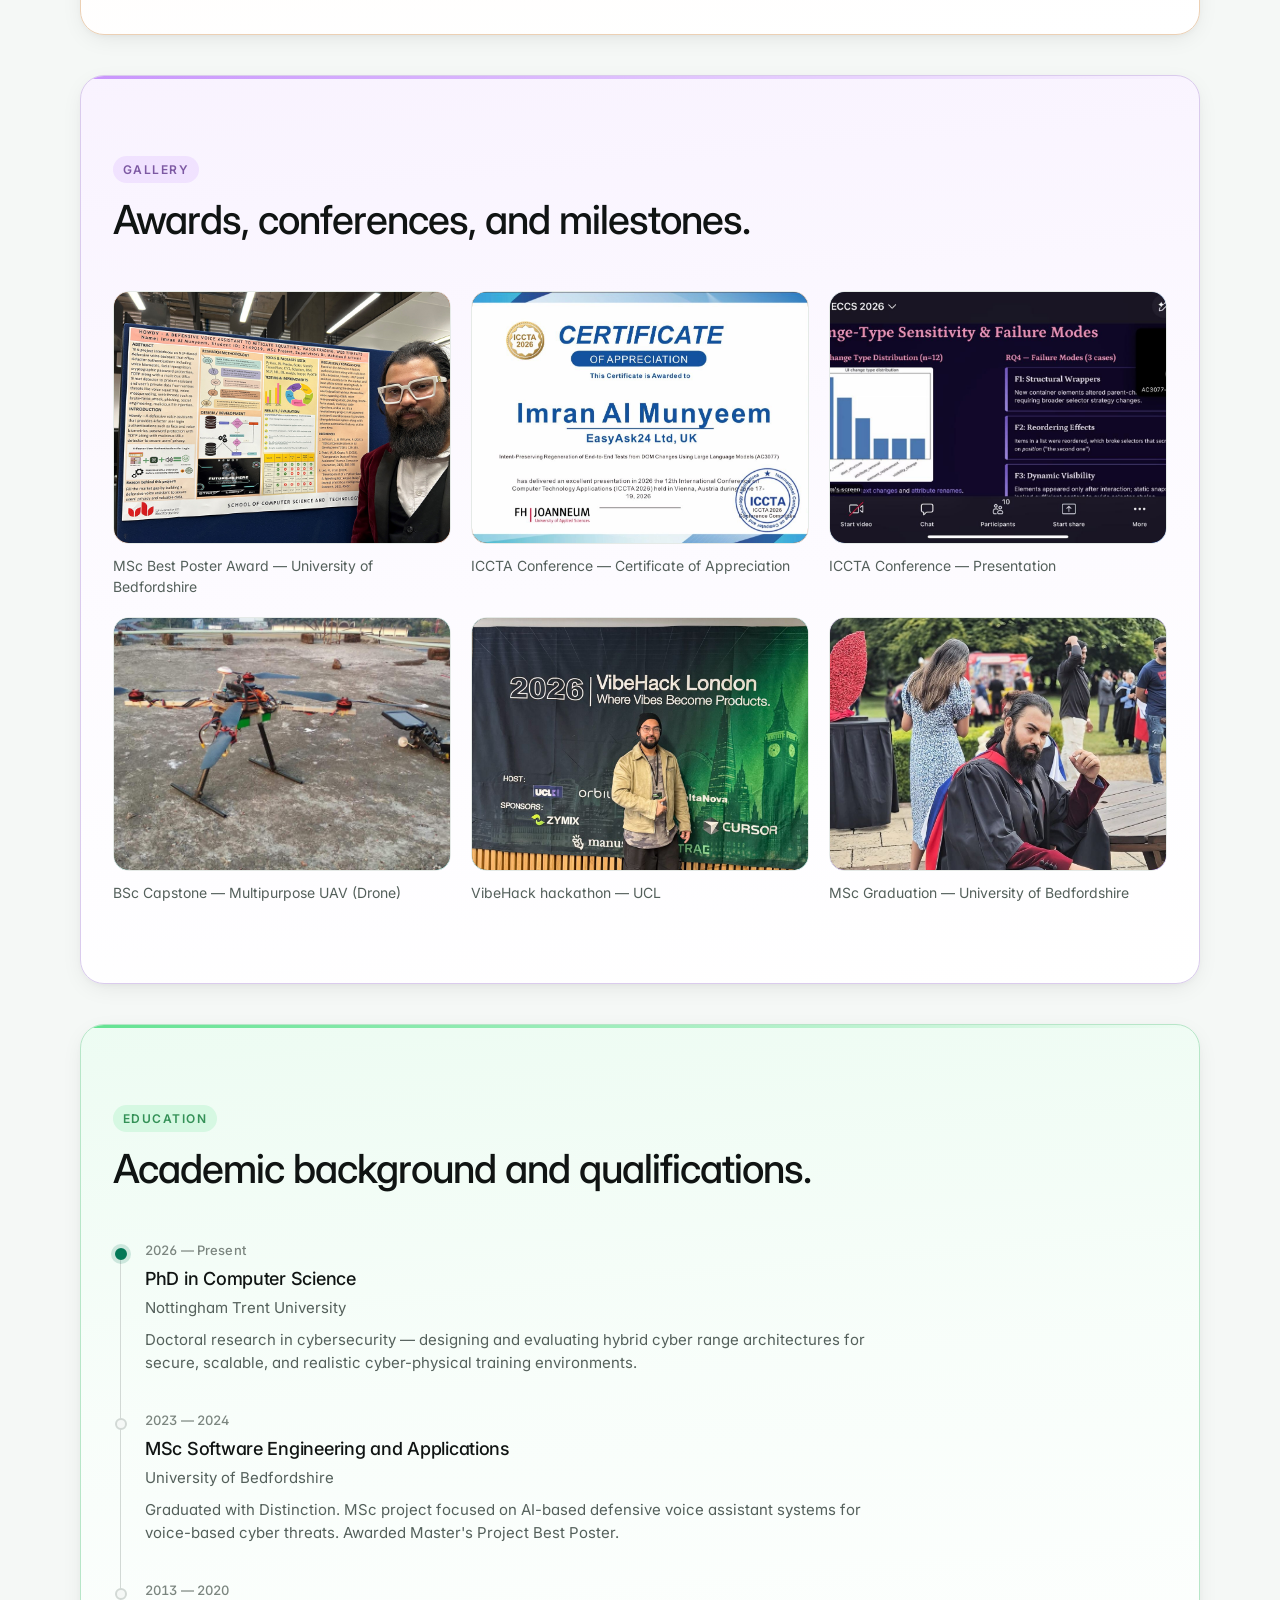
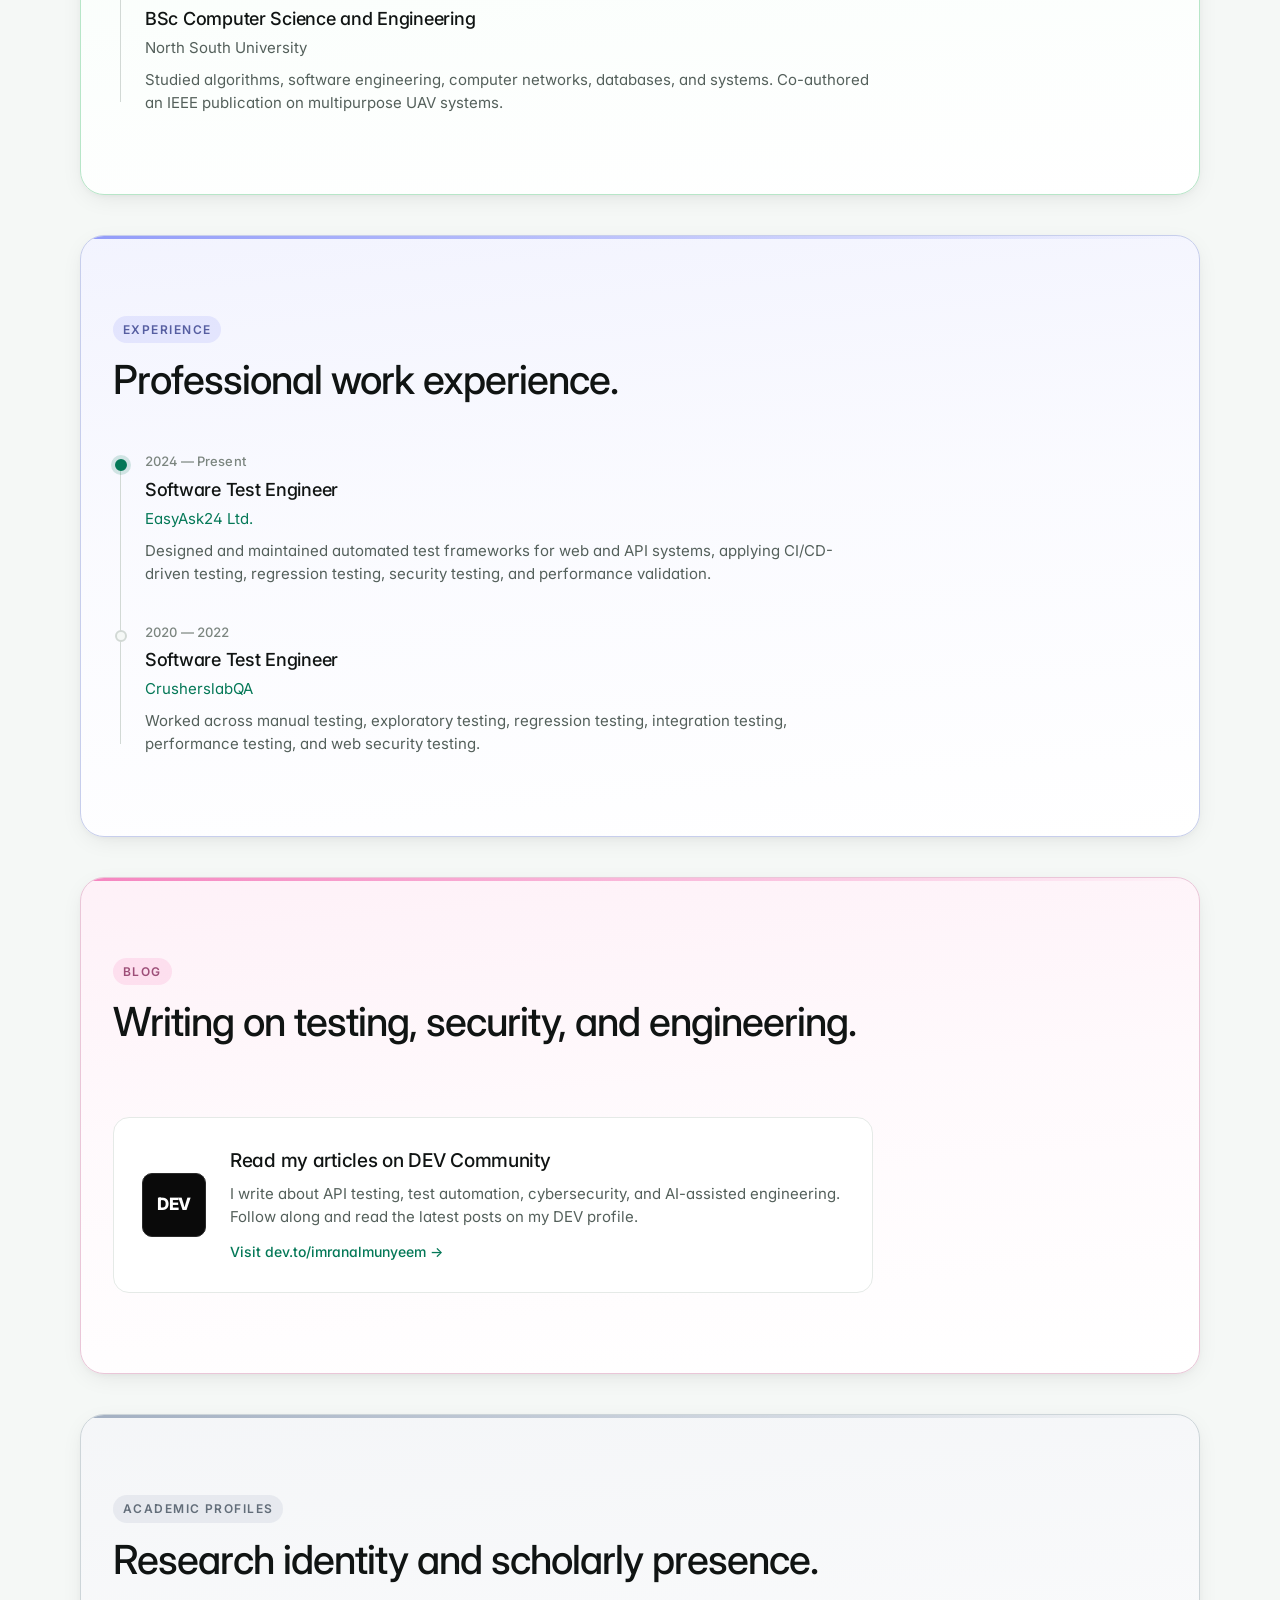
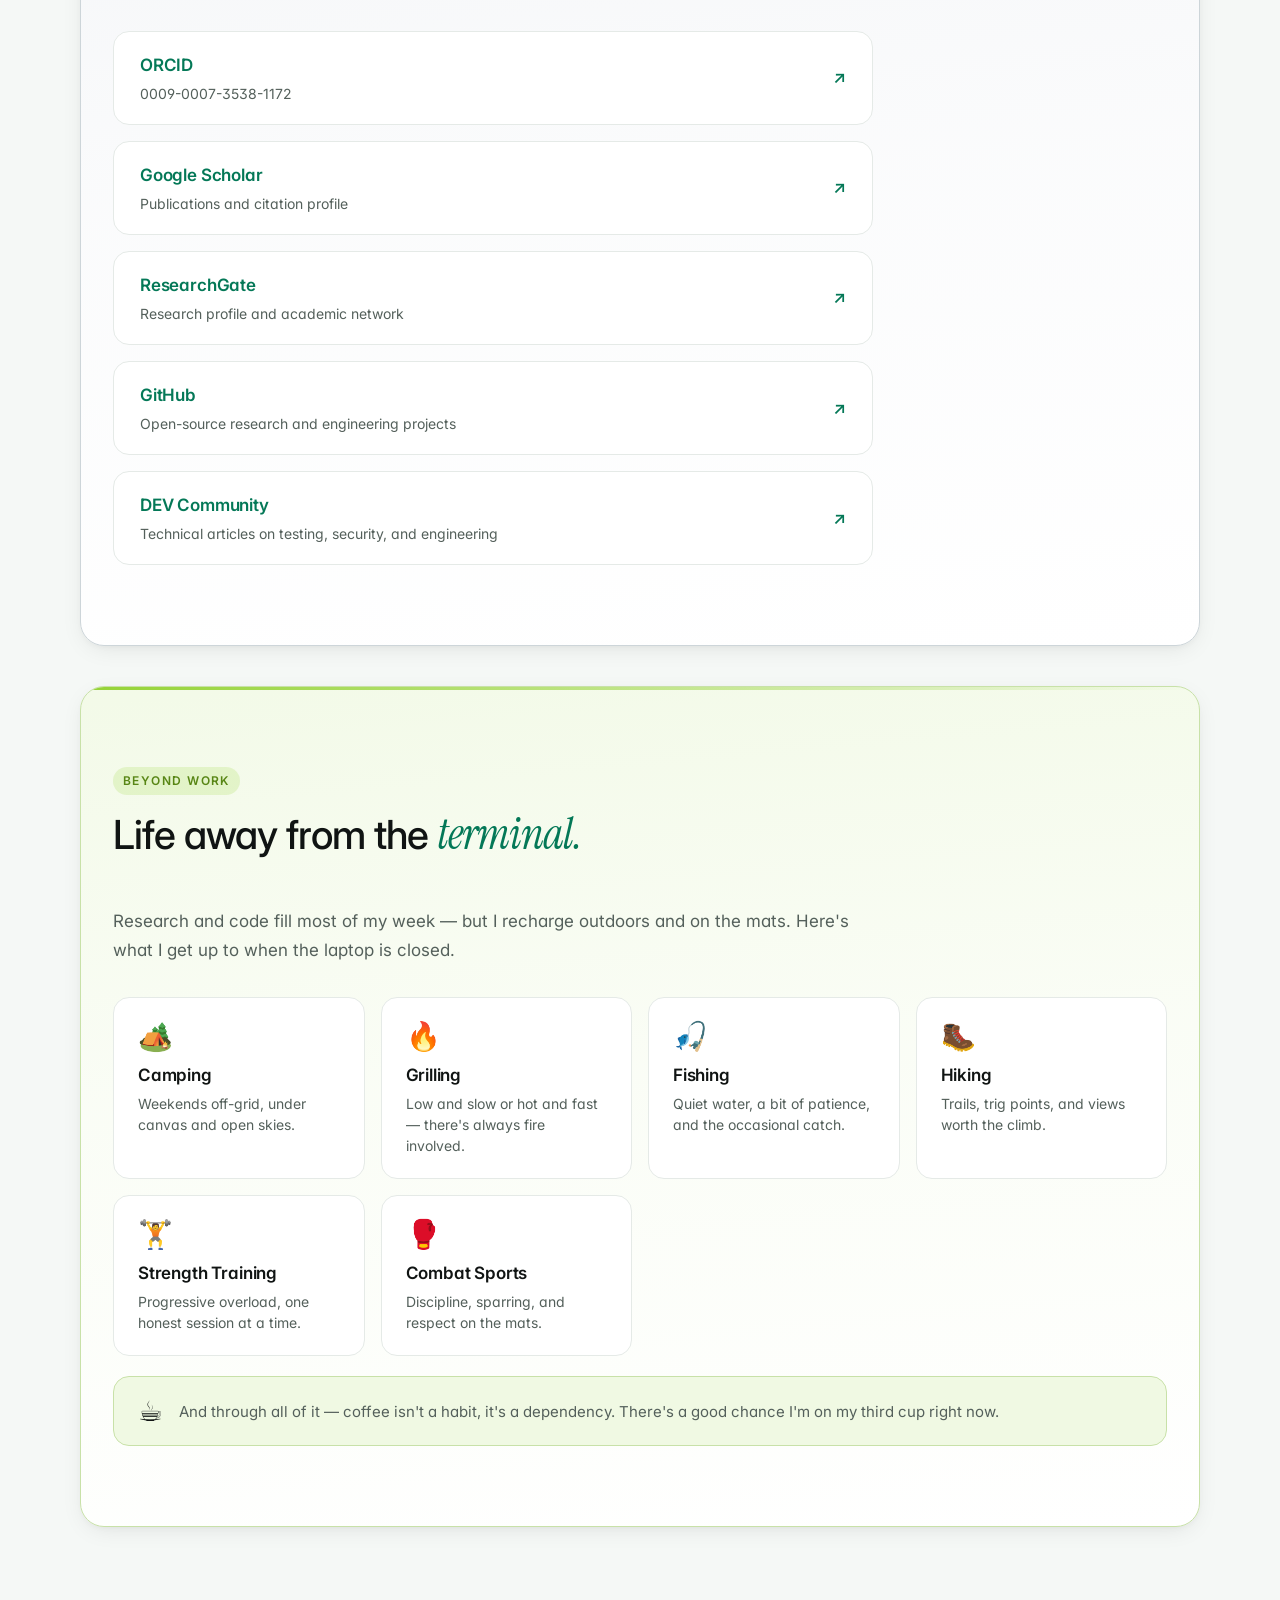
==== commit b35c30da: "Update index.html" ====
--- a/index.html
+++ b/index.html
@@ -209,6 +209,11 @@
             </div>
 
             <div class="social-row">
+
+              <a href="https://x.com/imranal_munyeem" class="social-link" target="_blank" rel="noopener">
+                <svg width="16" height="16" viewBox="0 0 24 24" fill="currentColor"><path d="M18.244 2.25h3.308l-7.227 8.26 8.502 11.24H16.17l-5.214-6.817L4.99 21.75H1.68l7.73-8.835L1.254 2.25H8.08l4.713 6.231zm-1.161 17.52h1.833L7.084 4.126H5.117z"/></svg>
+            
+              </a>
               <a href="https://drive.google.com/file/d/1HPV53WMpcphYSXeUqaOmOcscOz2iS2CY/view?usp=sharing" class="hero-cv" target="_blank" rel="noopener">
                 <svg width="16" height="16" viewBox="0 0 24 24" fill="none" stroke="currentColor" stroke-width="2" stroke-linecap="round" stroke-linejoin="round"><path d="M21 15v4a2 2 0 0 1-2 2H5a2 2 0 0 1-2-2v-4"/><polyline points="7 10 12 15 17 10"/><line x1="12" y1="15" x2="12" y2="3"/></svg>
                 Download CV
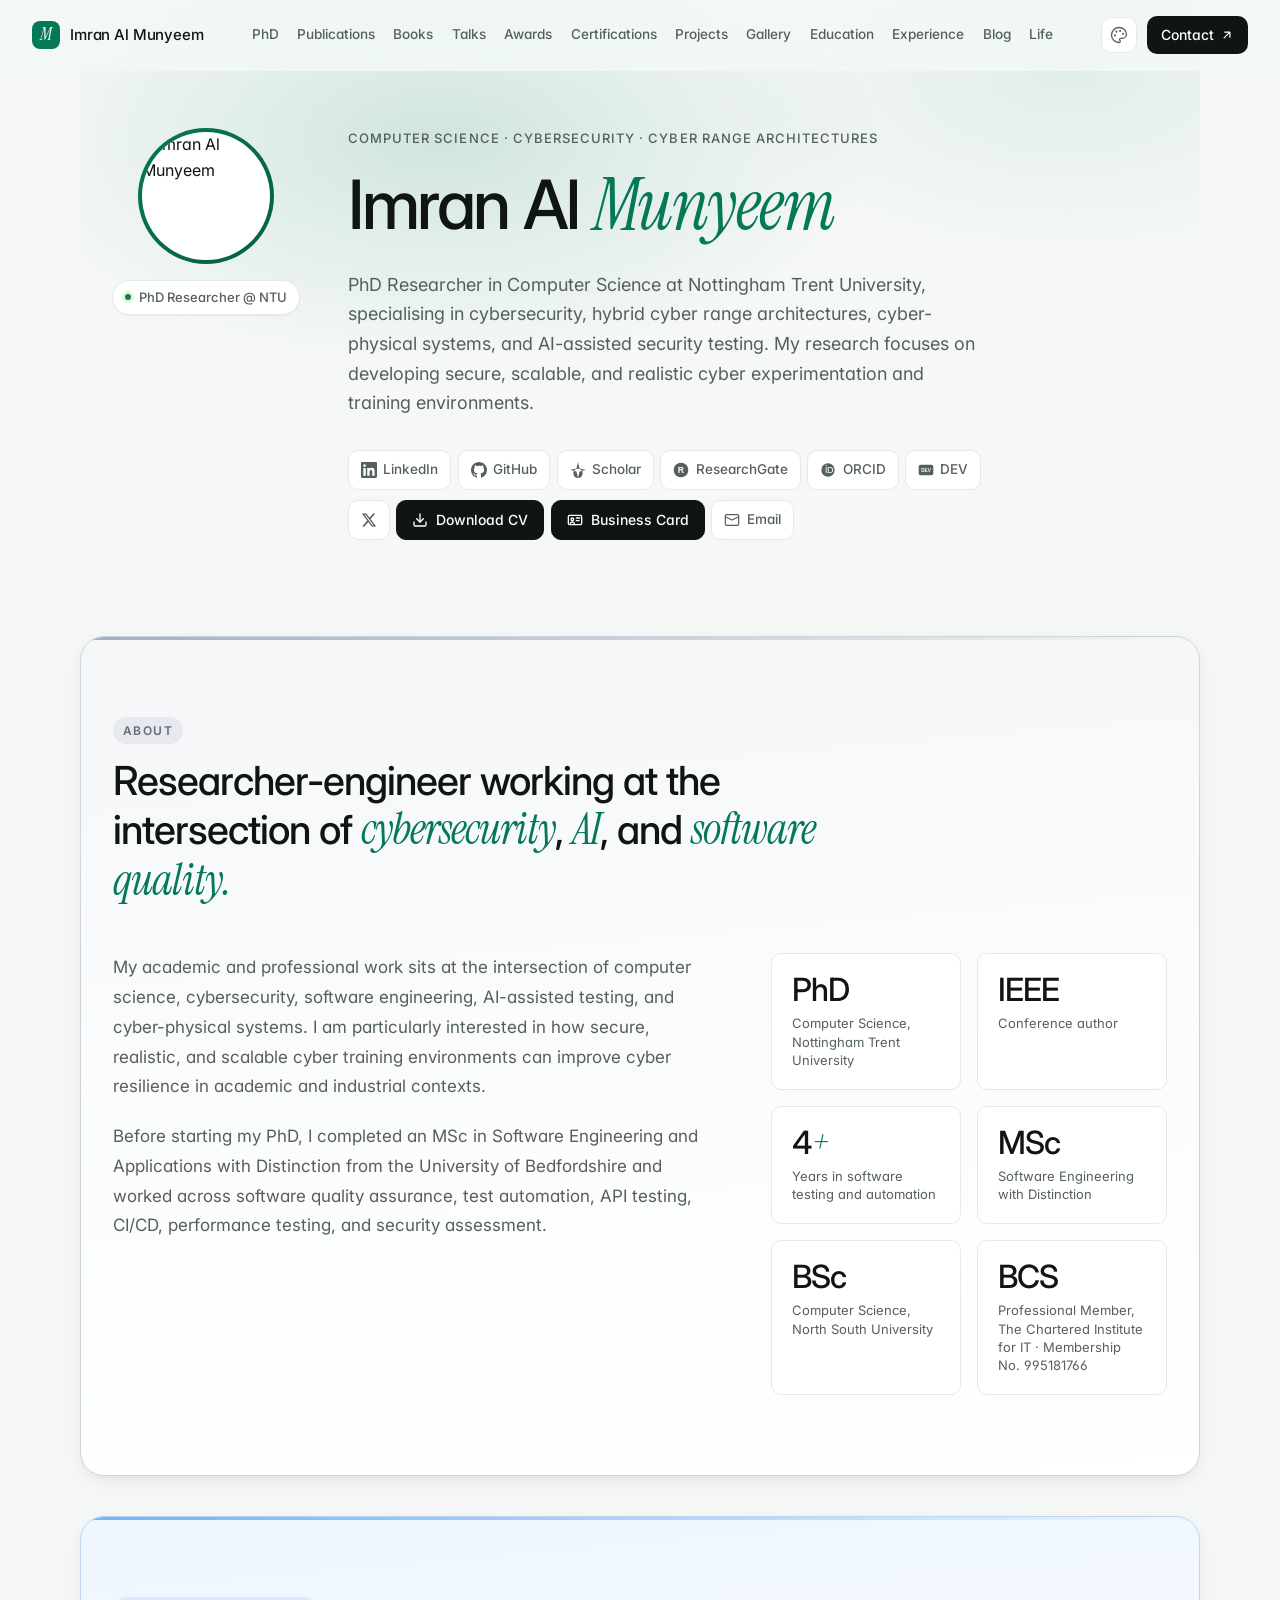
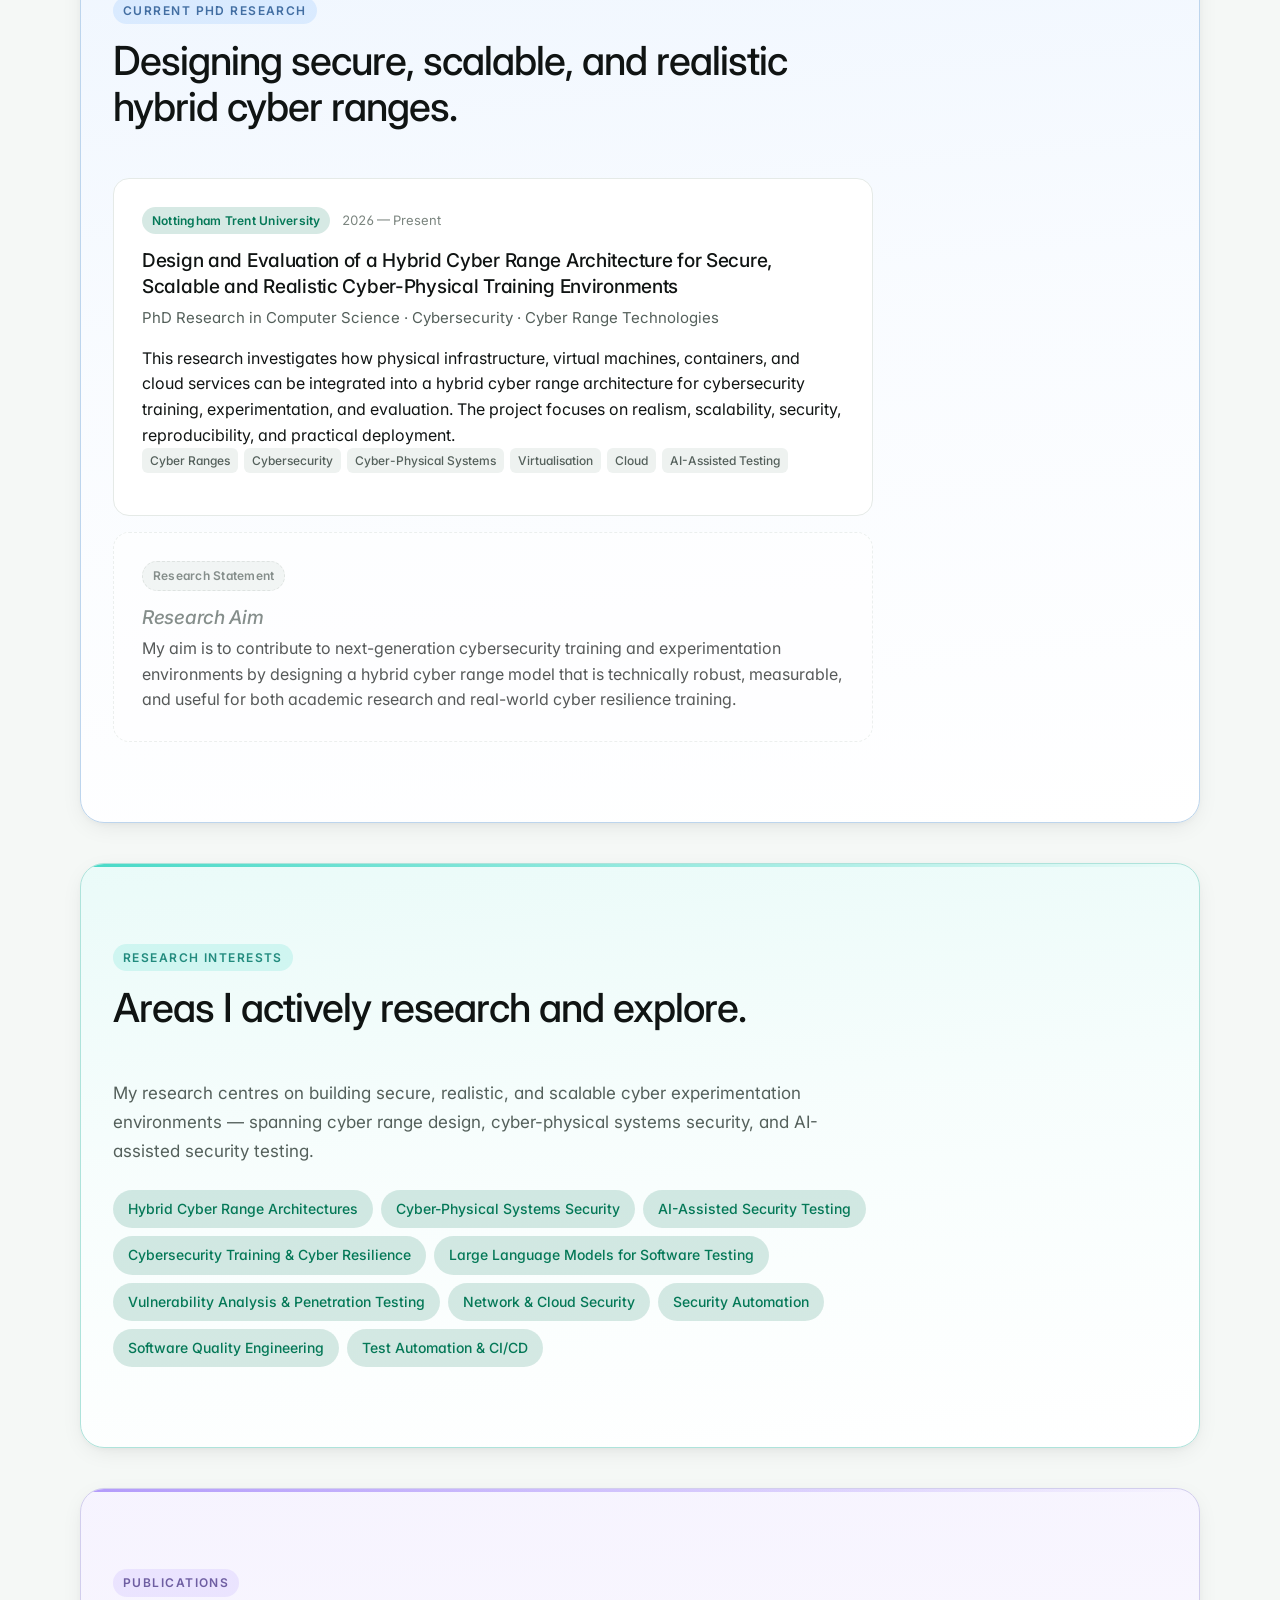
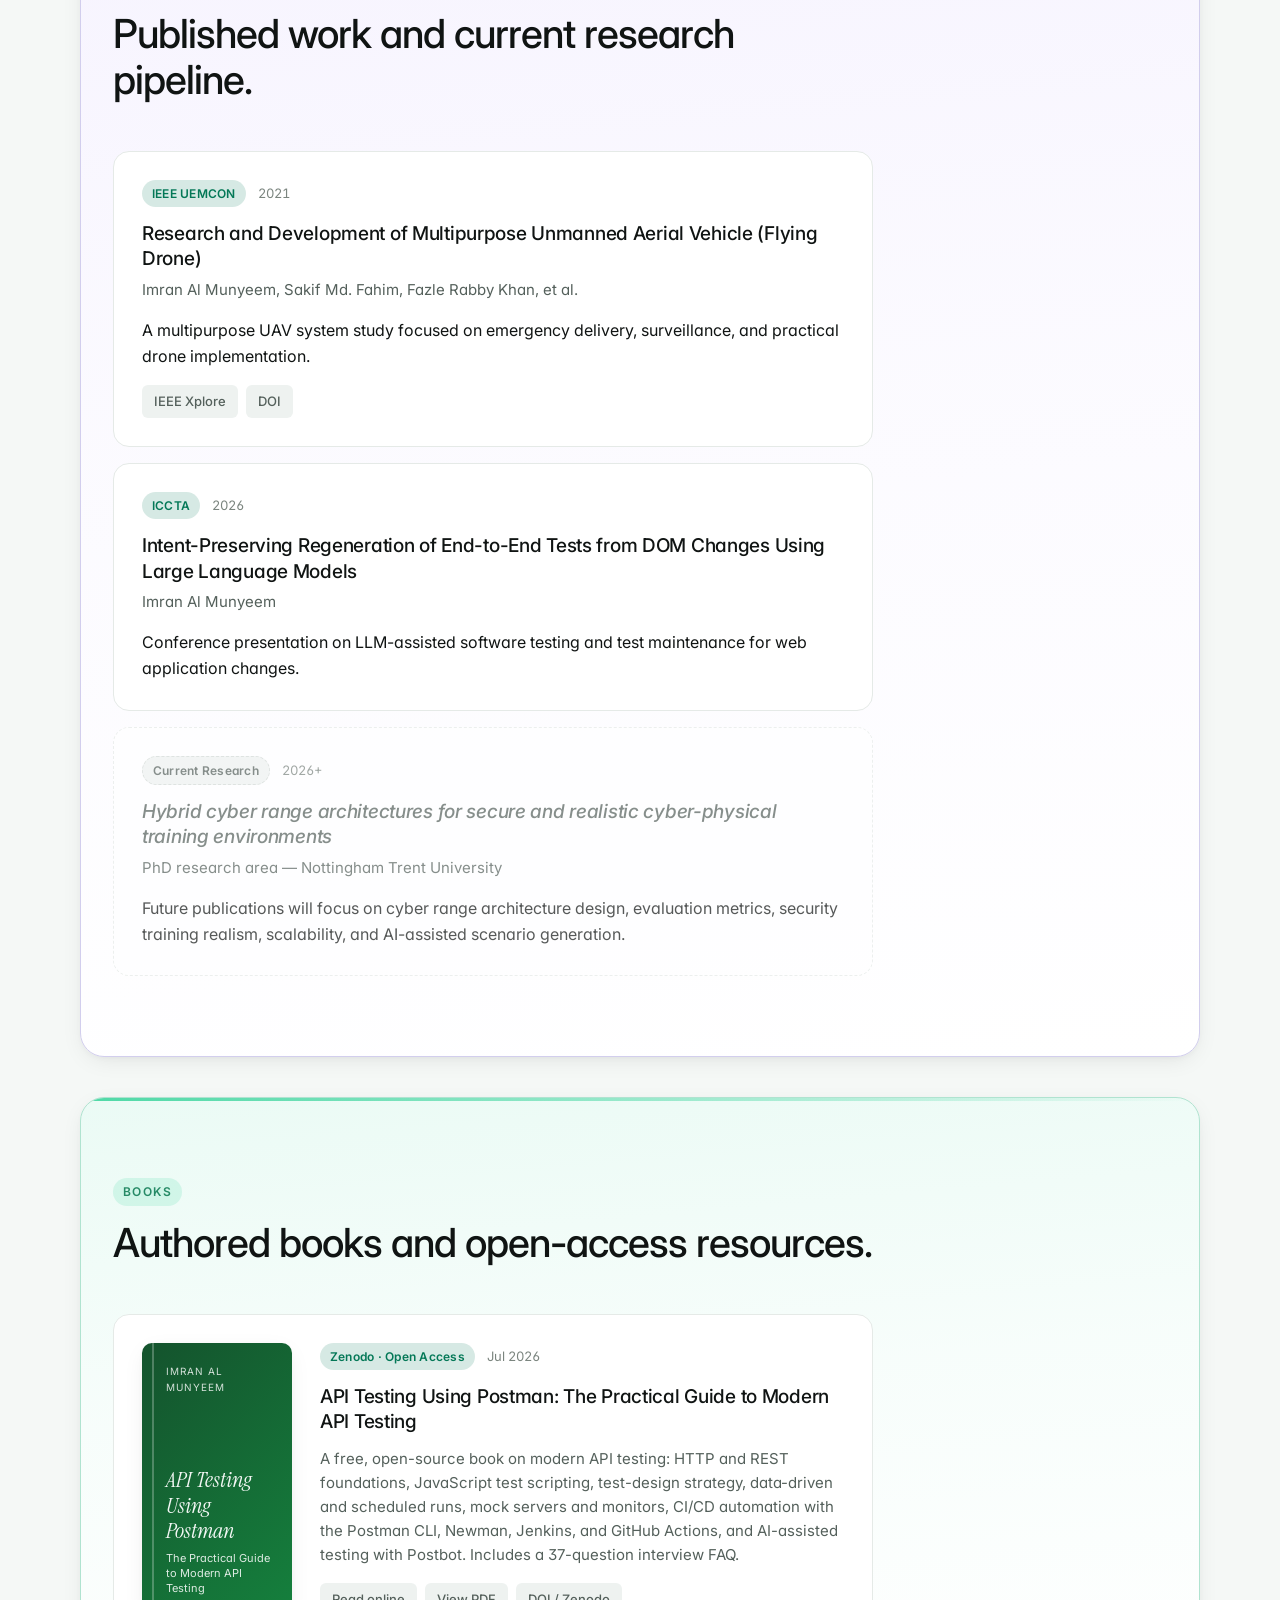
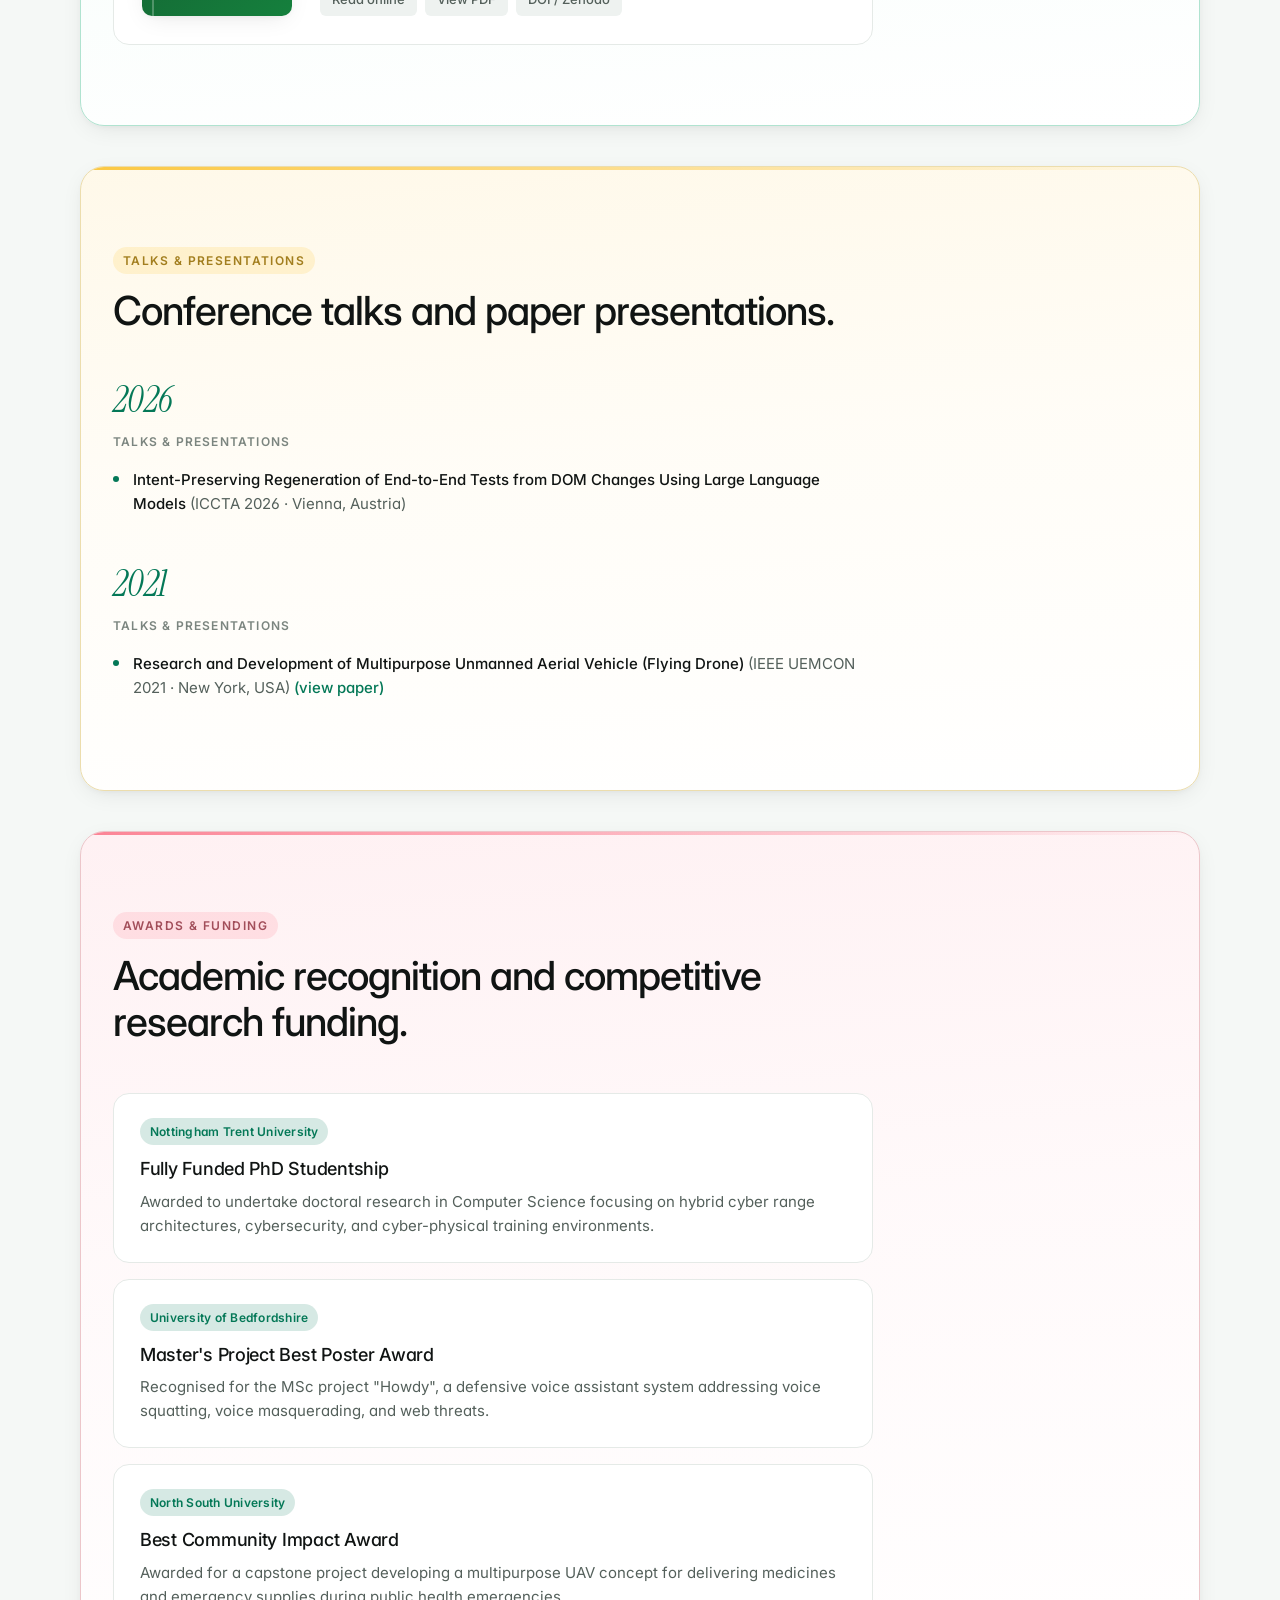
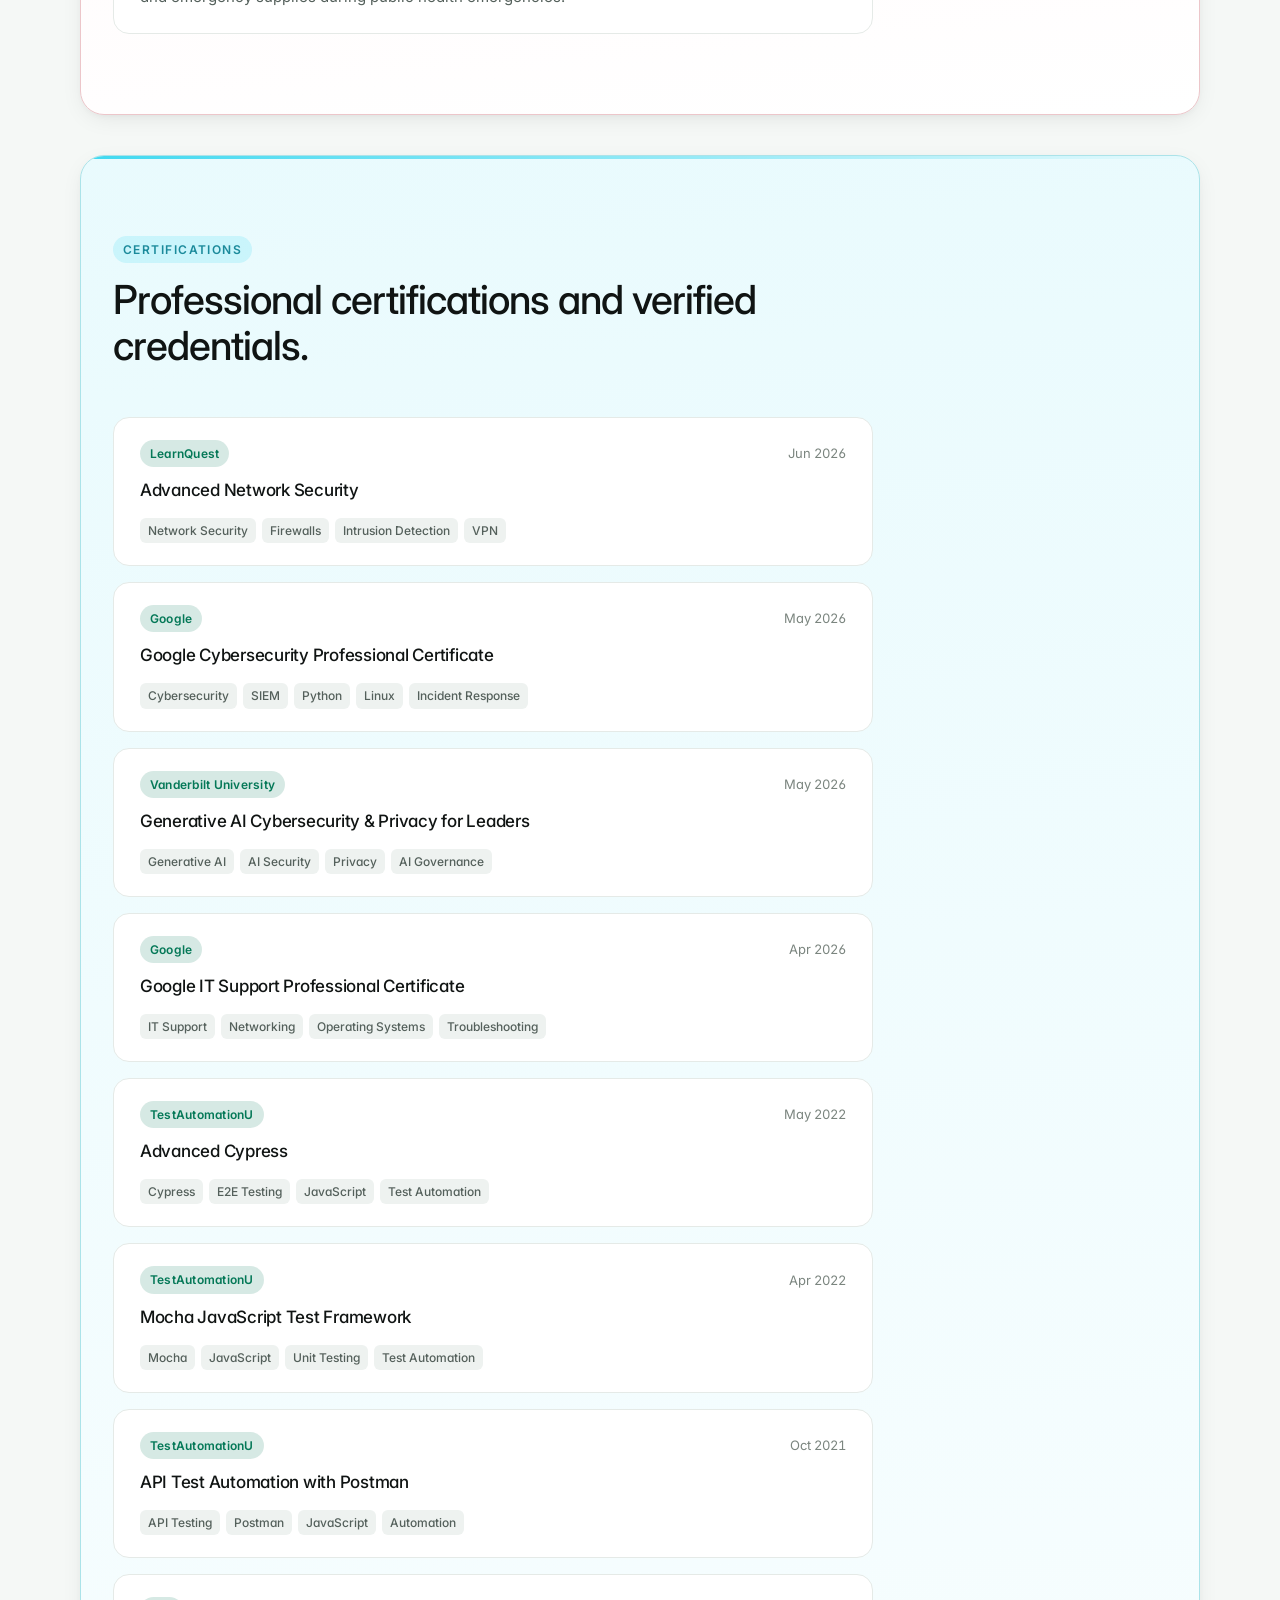
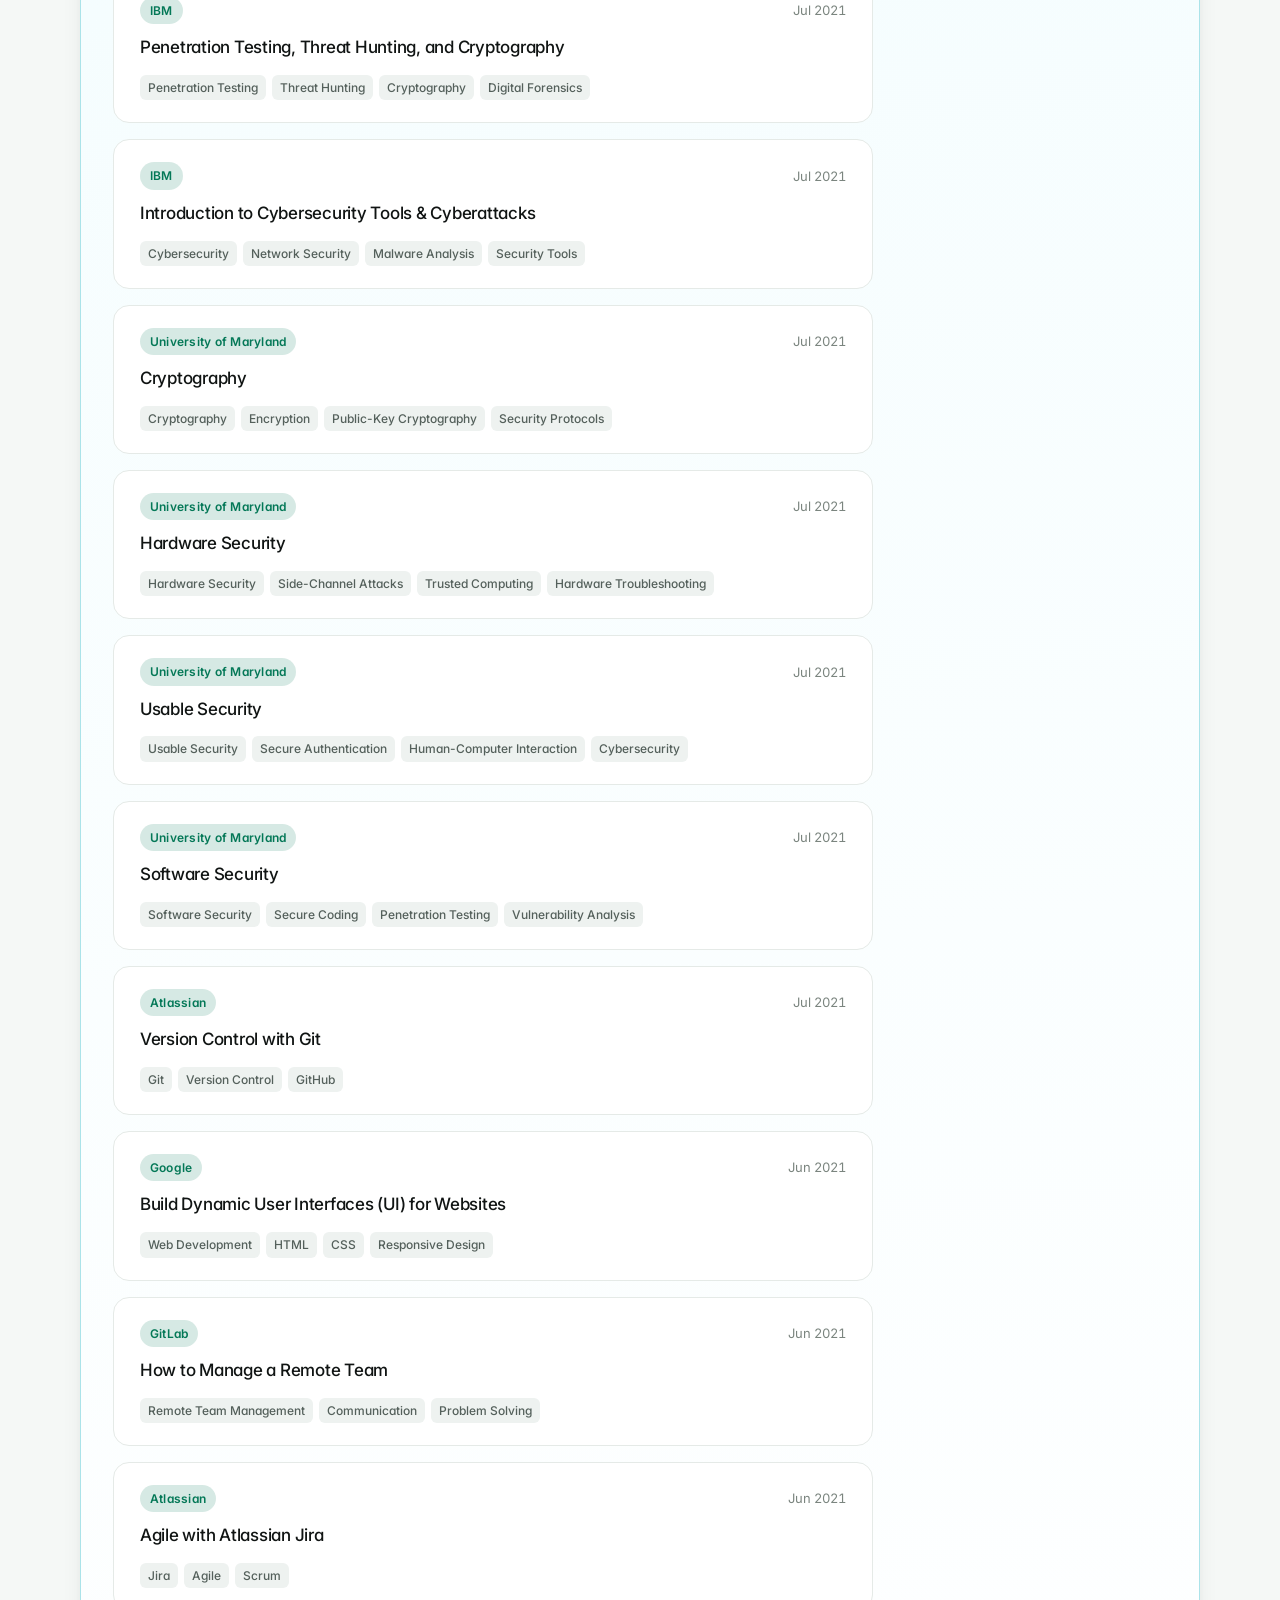
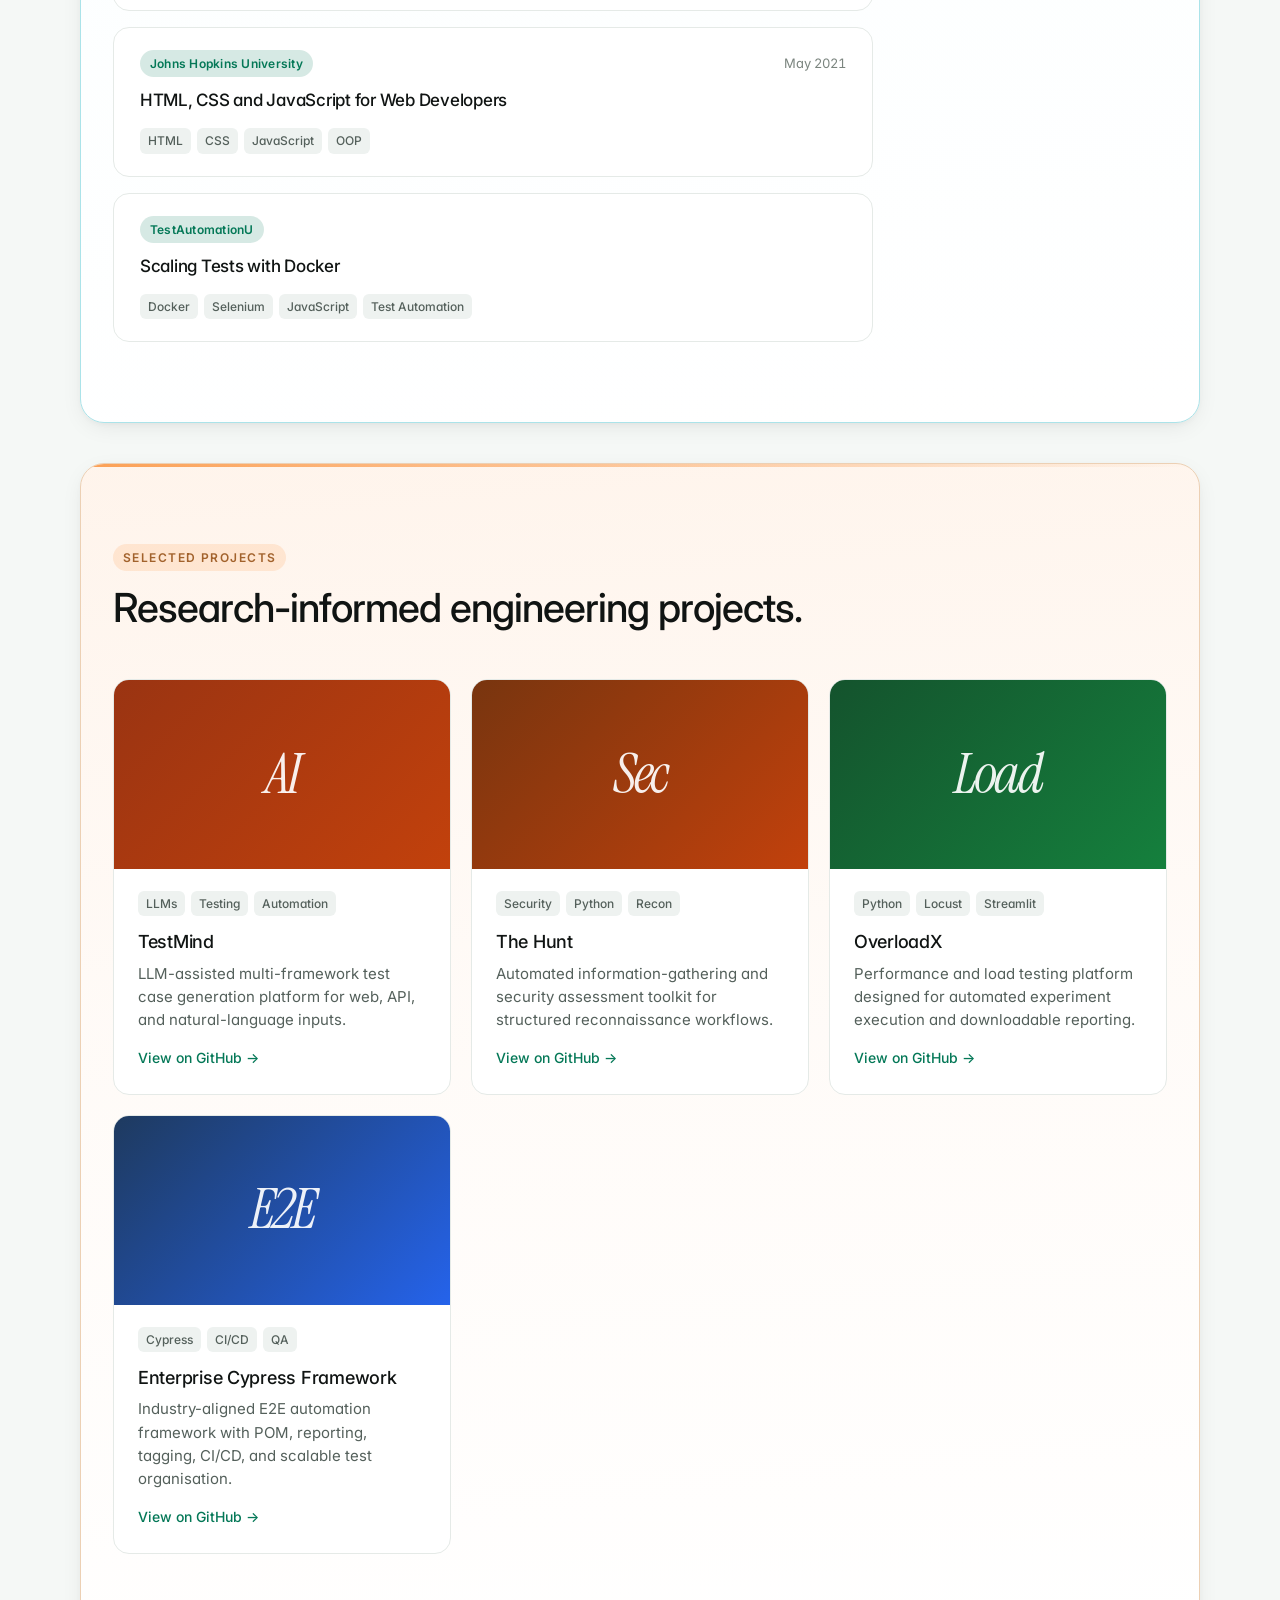
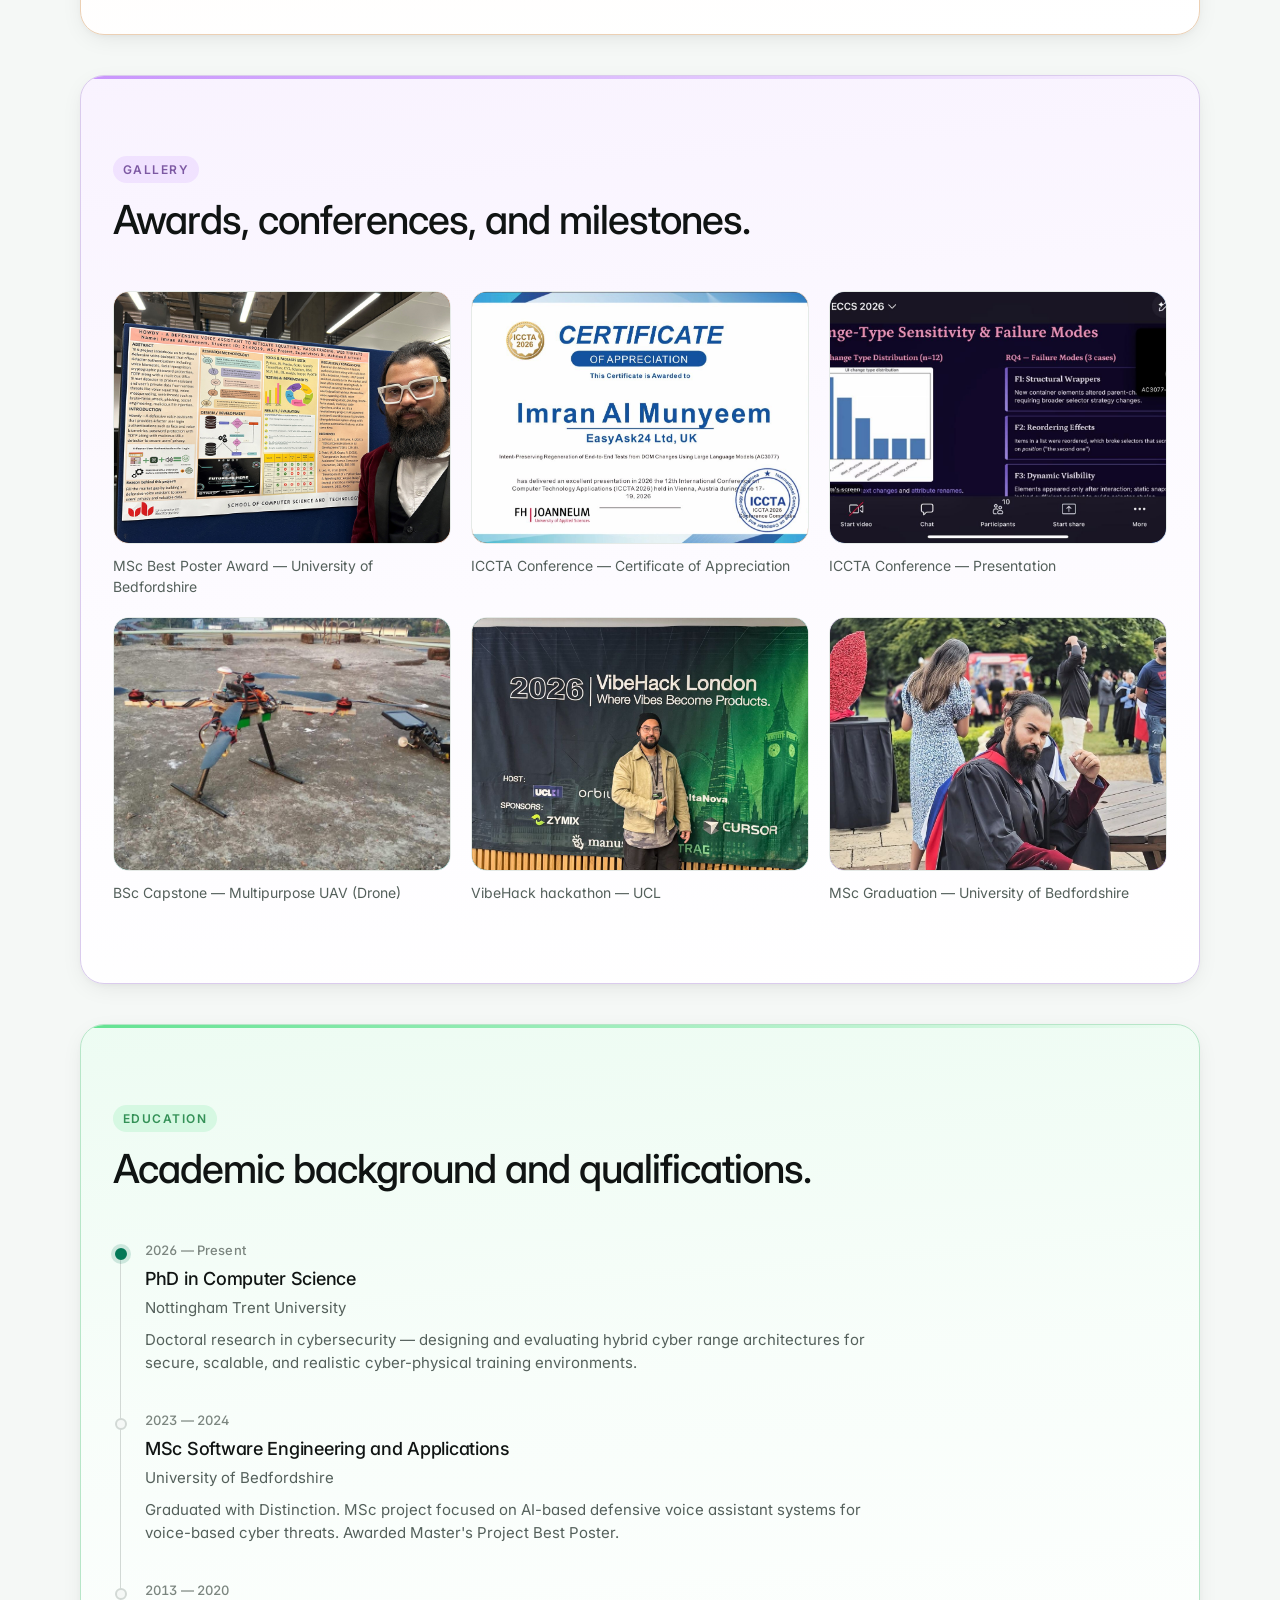
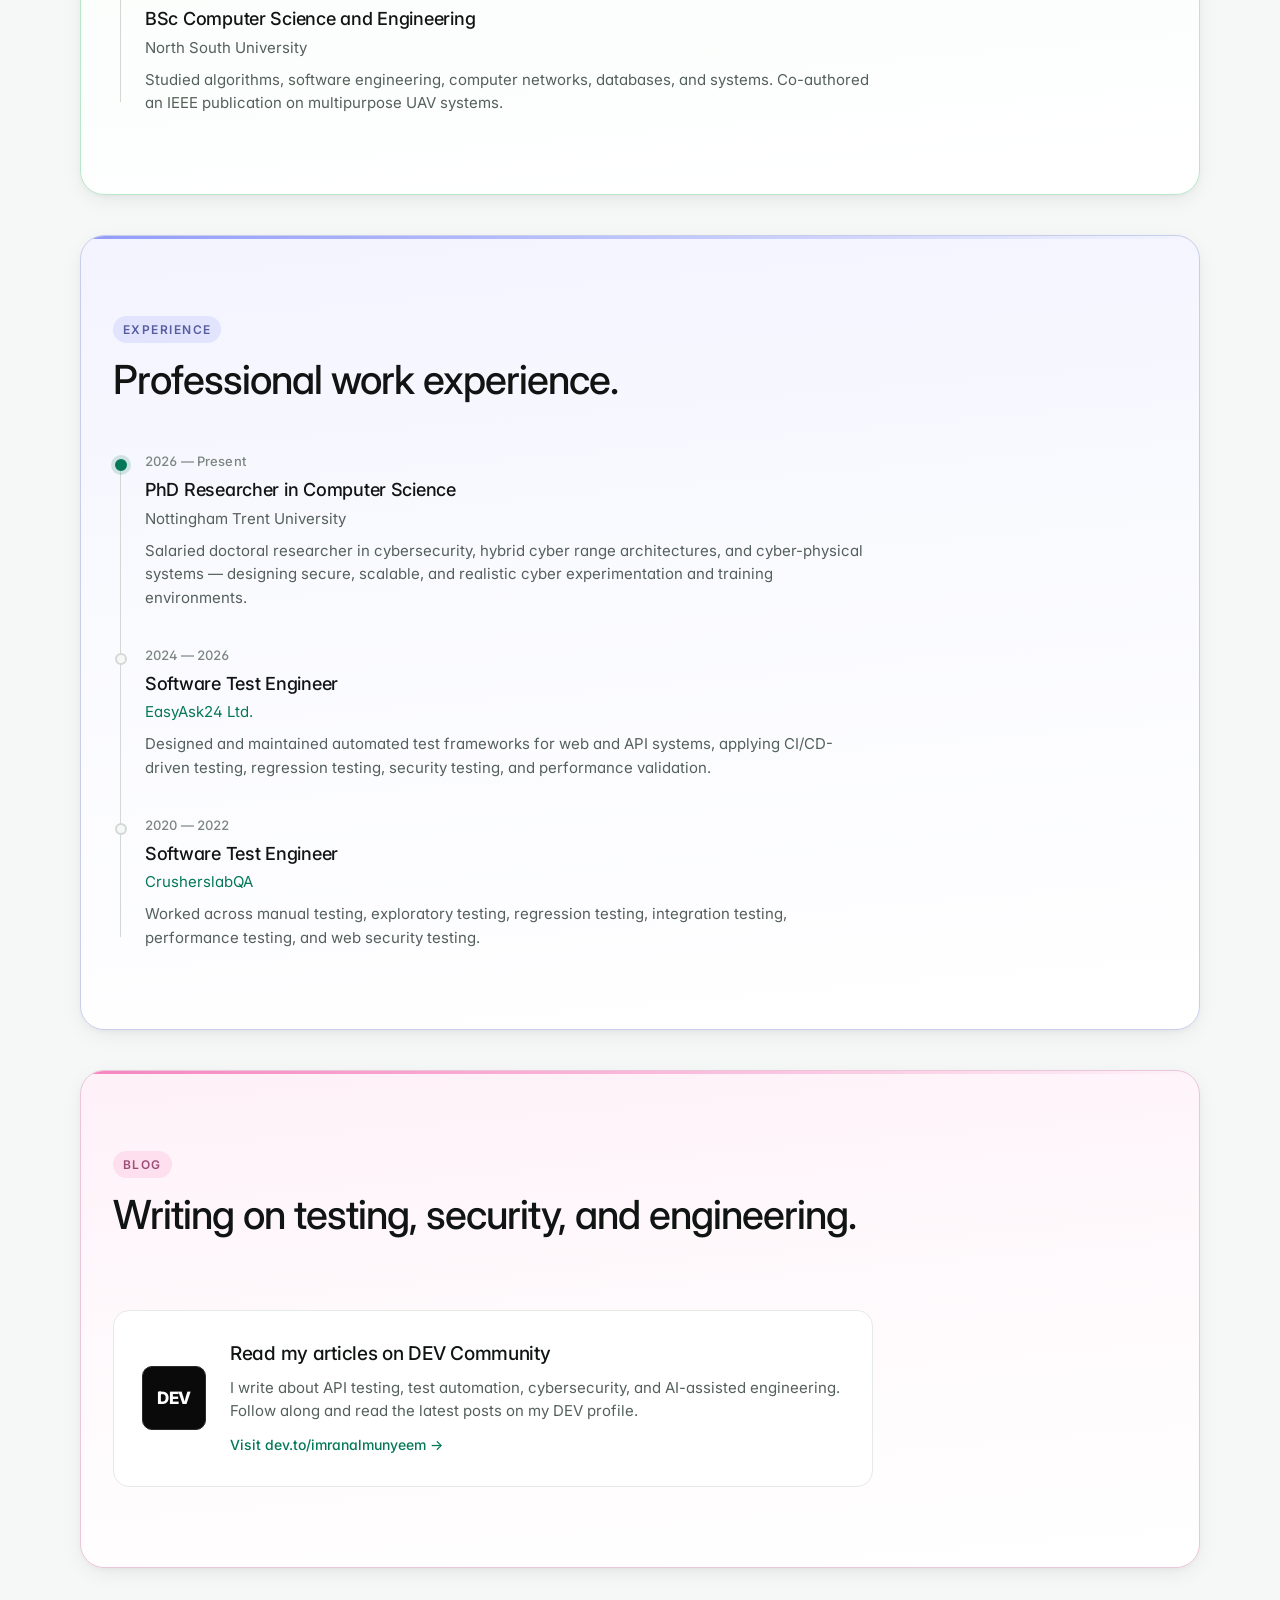
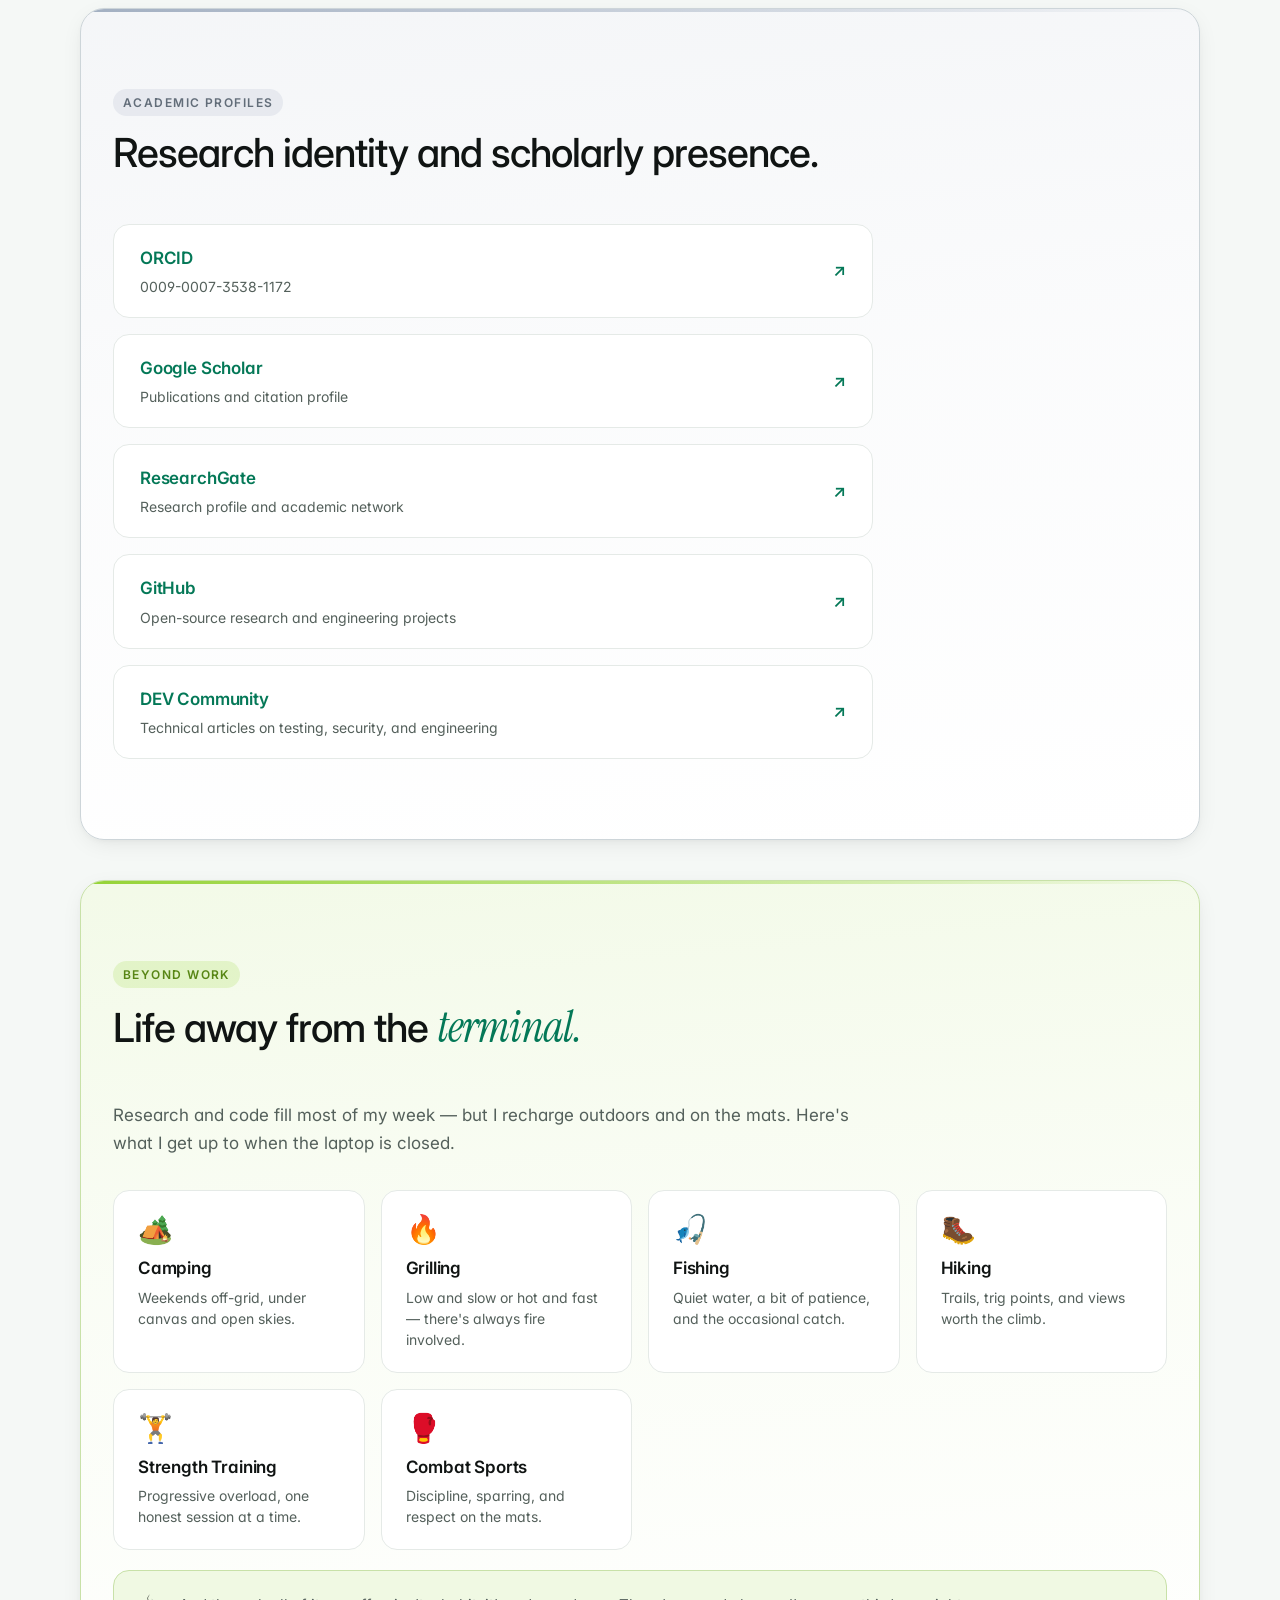
==== commit f9ae7c81: "Update index.html" ====
--- a/index.html
+++ b/index.html
@@ -882,7 +882,7 @@
       </ol>
     </section>
 
-    <section class="section" id="experience">
+<section class="section" id="experience">
       <div class="section-head">
         <p class="section-label">Experience</p>
         <h2 class="section-title">Professional work experience.</h2>
@@ -892,7 +892,17 @@
         <li class="timeline-item current">
           <div class="timeline-marker"></div>
           <div class="timeline-content">
-            <p class="timeline-when">2024 — Present</p>
+            <p class="timeline-when">2026 — Present</p>
+            <h3 class="timeline-role">PhD Researcher in Computer Science</h3>
+            <p class="timeline-org">Nottingham Trent University</p>
+            <p class="timeline-desc">Salaried doctoral researcher in cybersecurity, hybrid cyber range architectures, and cyber-physical systems — designing secure, scalable, and realistic cyber experimentation and training environments.</p>
+          </div>
+        </li>
+
+        <li class="timeline-item">
+          <div class="timeline-marker"></div>
+          <div class="timeline-content">
+            <p class="timeline-when">2024 — 2026</p>
             <h3 class="timeline-role">Software Test Engineer</h3>
             <p class="timeline-org"><a href="https://www.easyask24.com/" target="_blank" rel="noopener">EasyAsk24 Ltd.</a></p>
             <p class="timeline-desc">Designed and maintained automated test frameworks for web and API systems, applying CI/CD-driven testing, regression testing, security testing, and performance validation.</p>
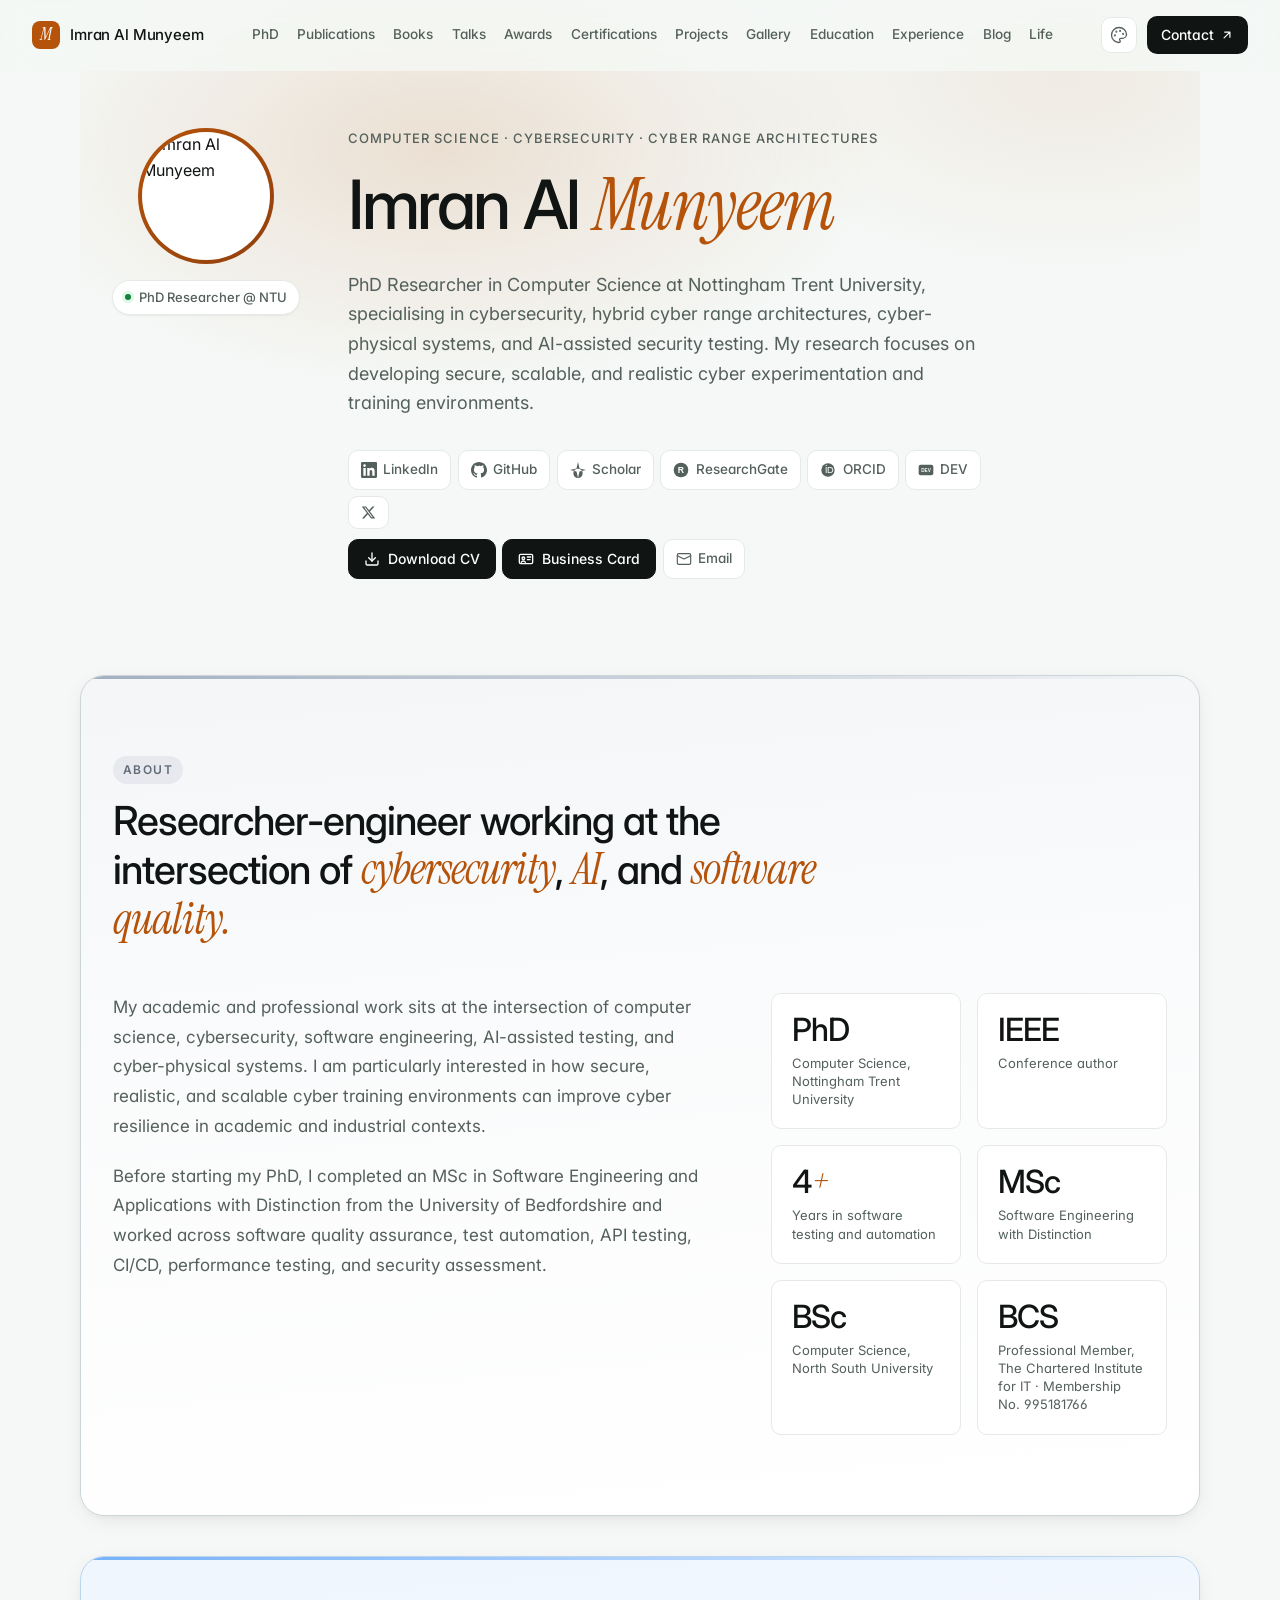
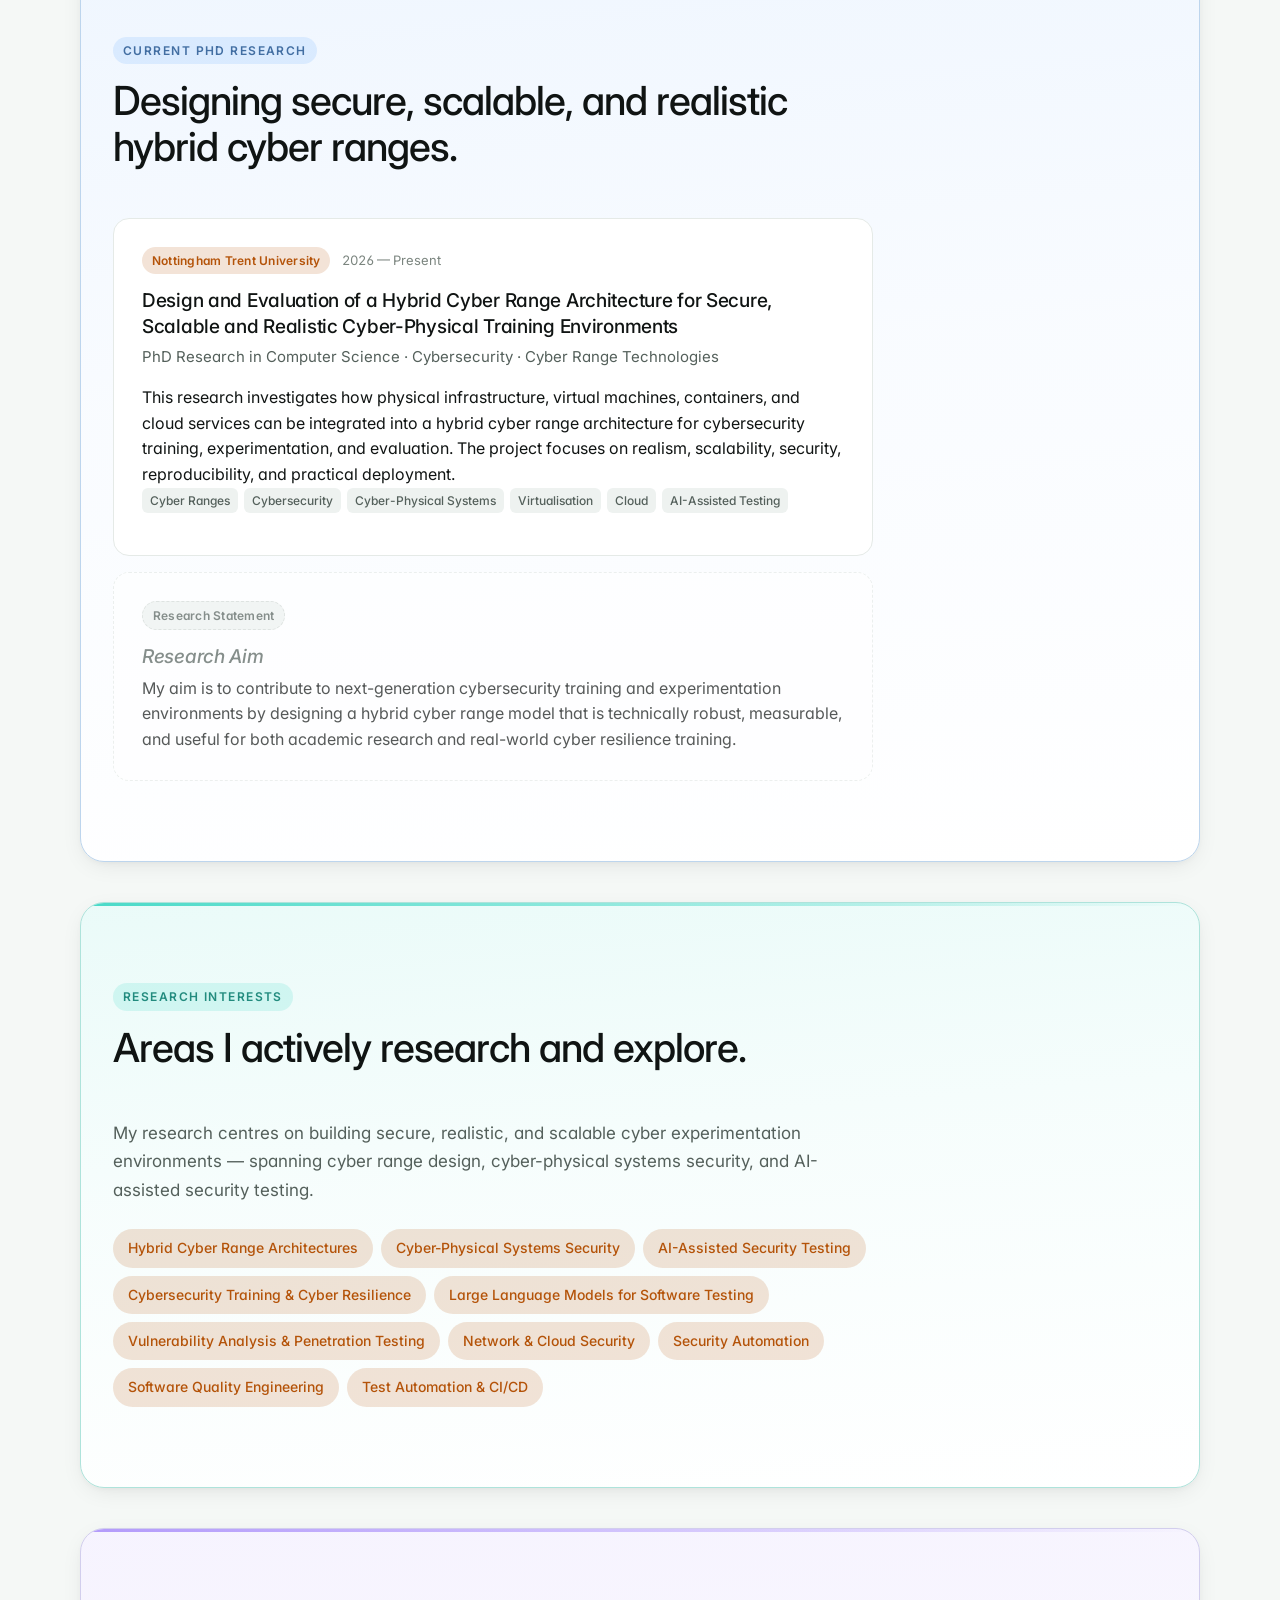
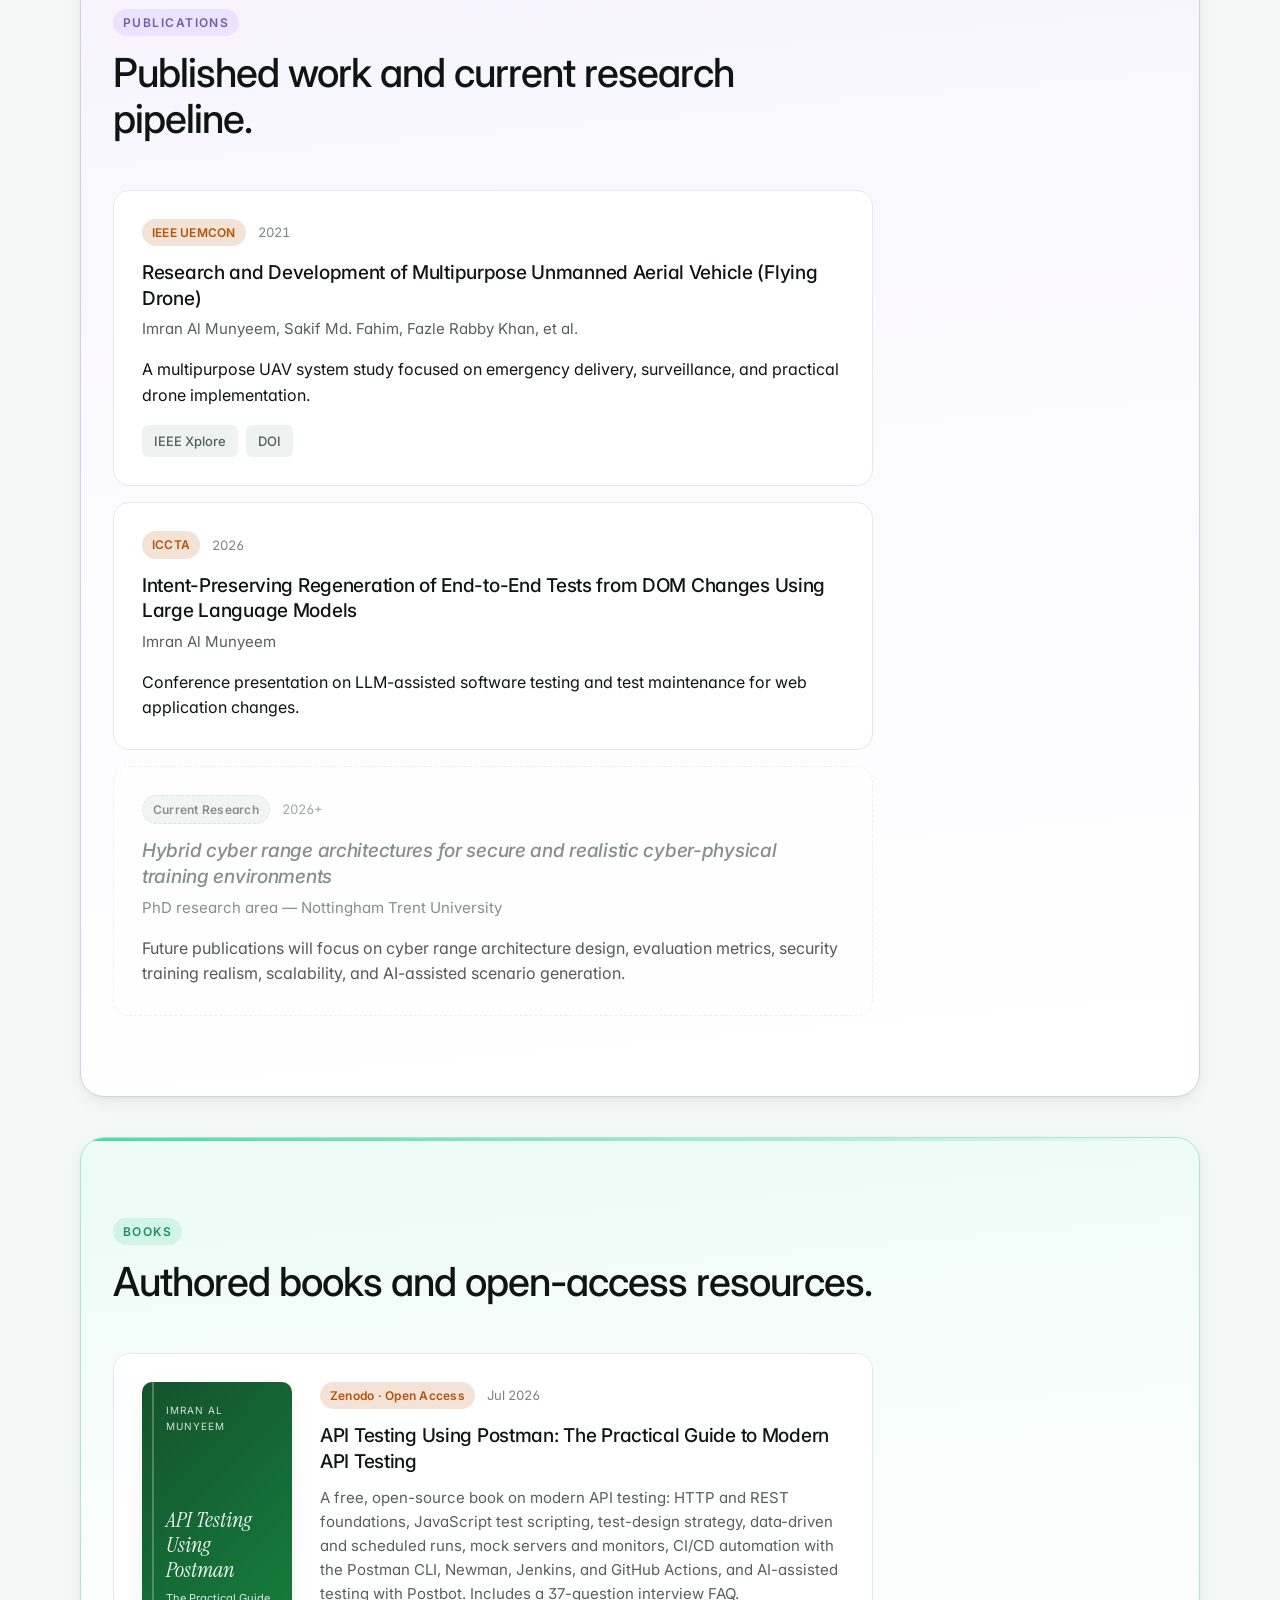
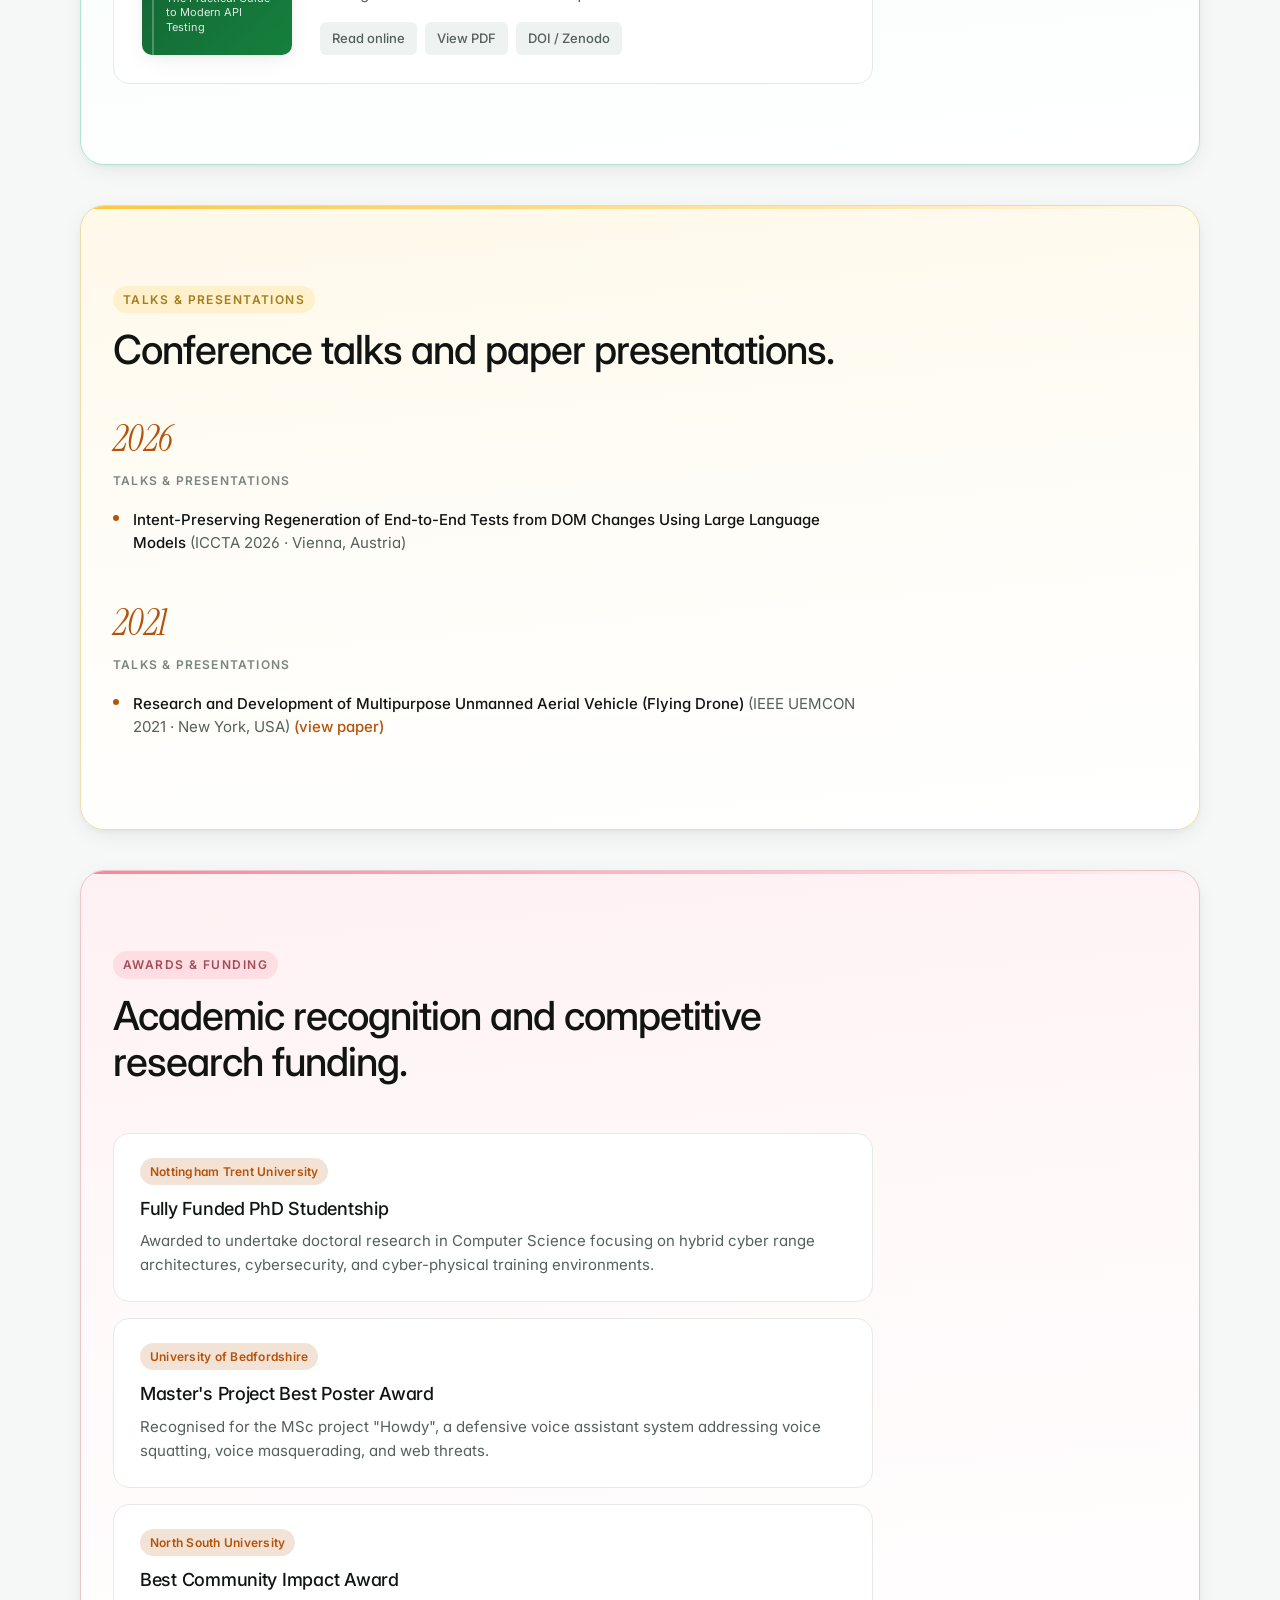
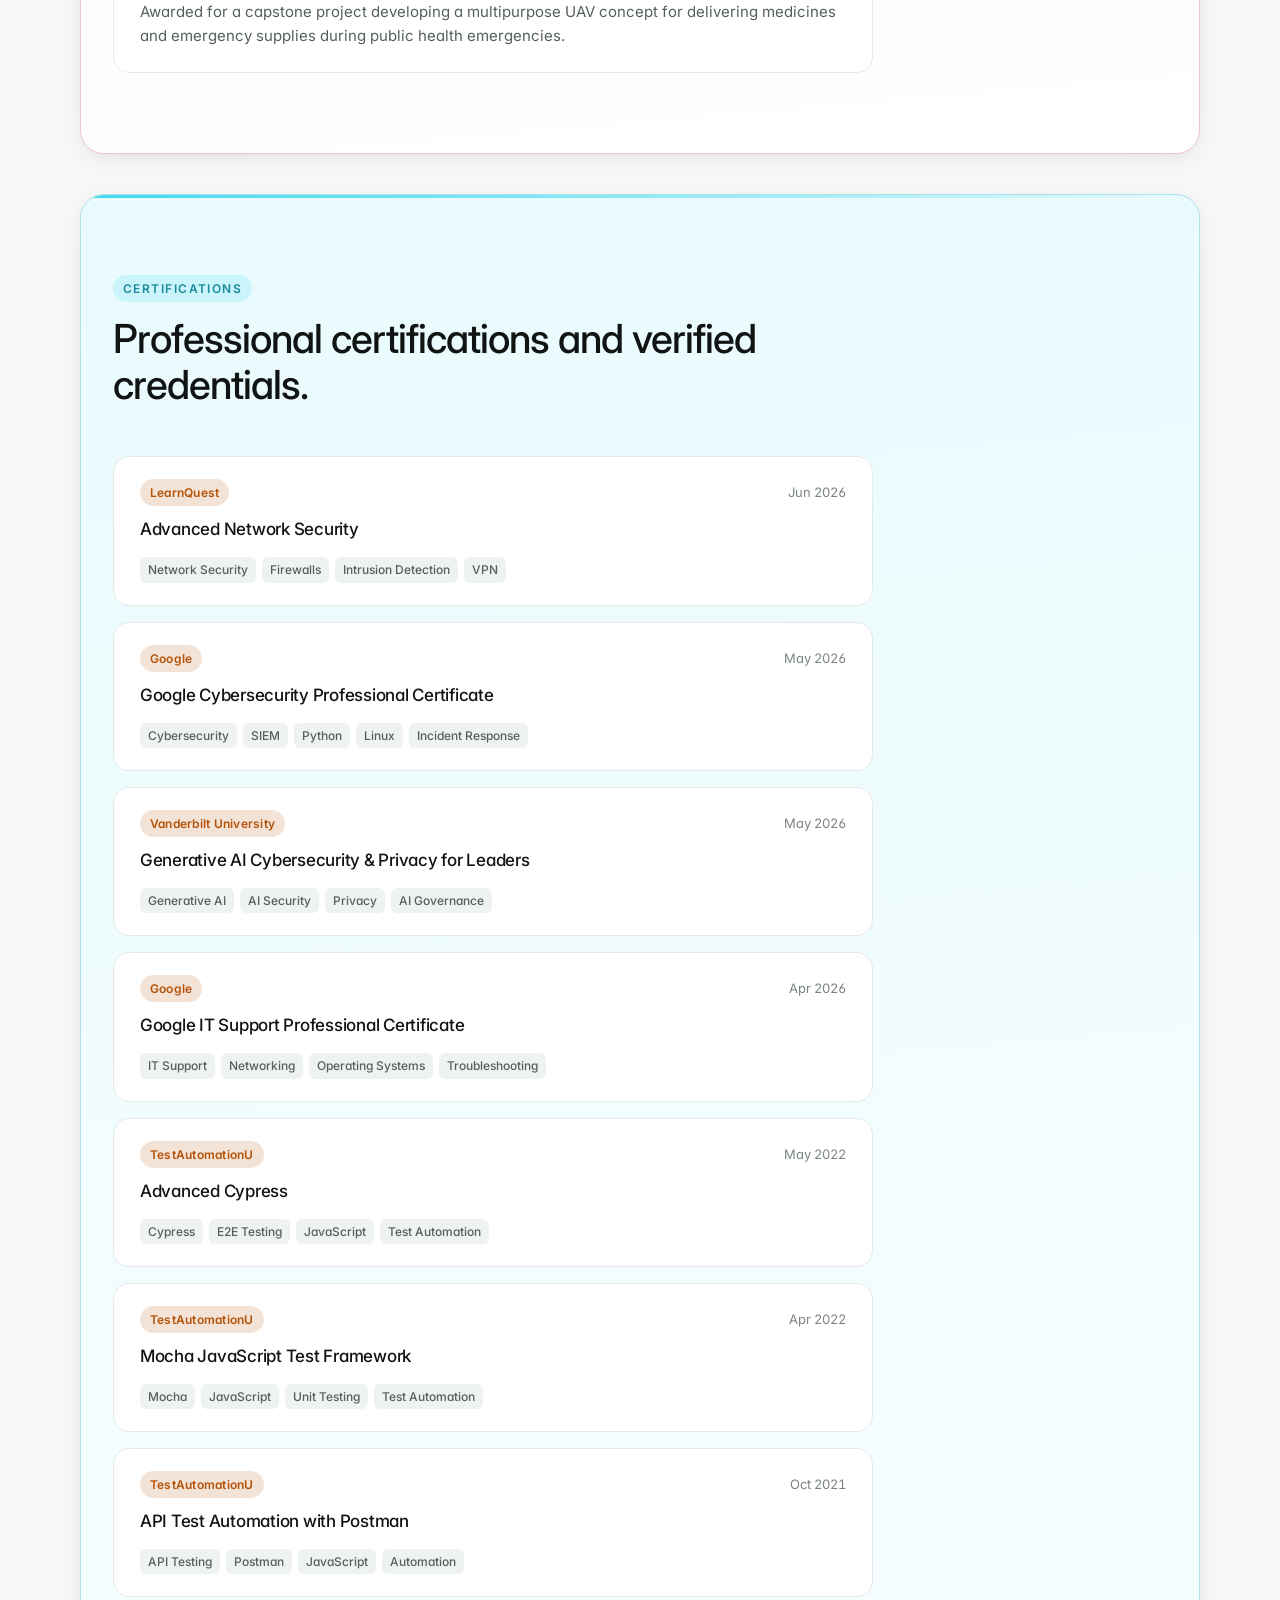
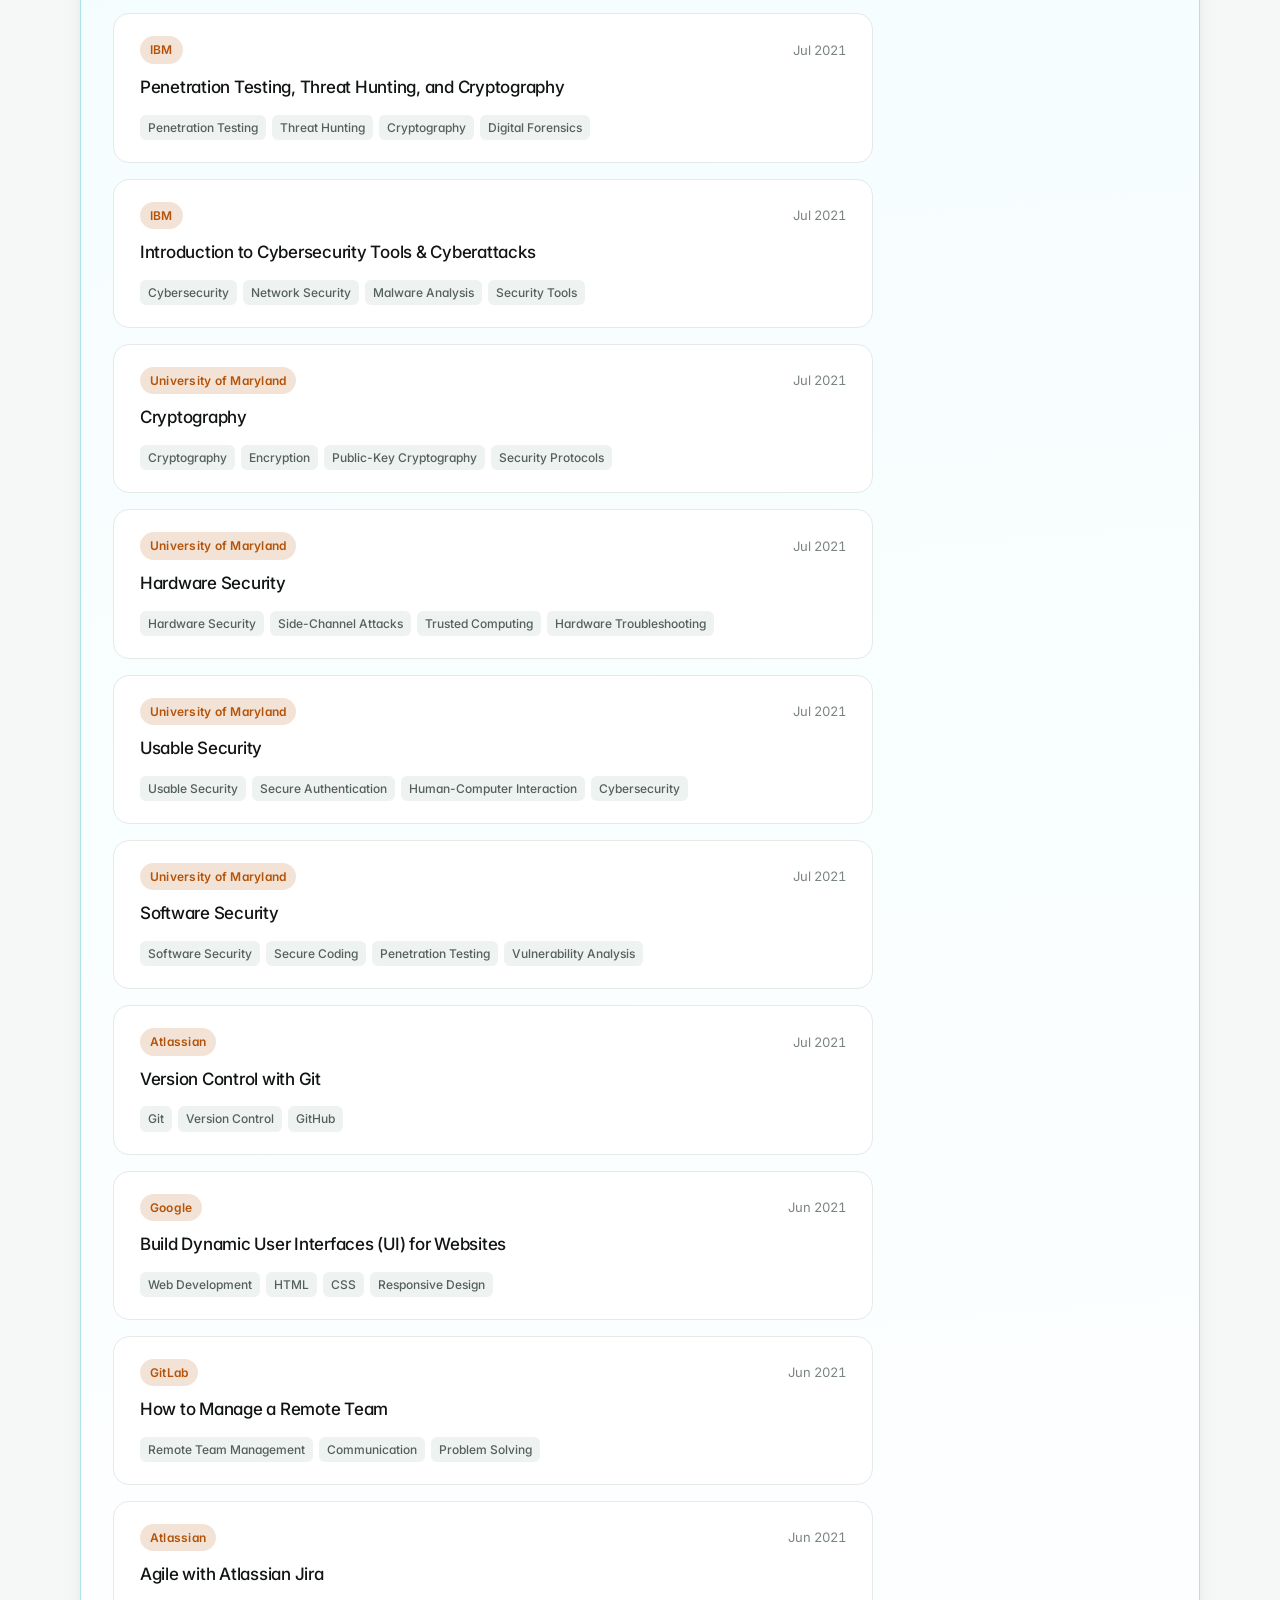
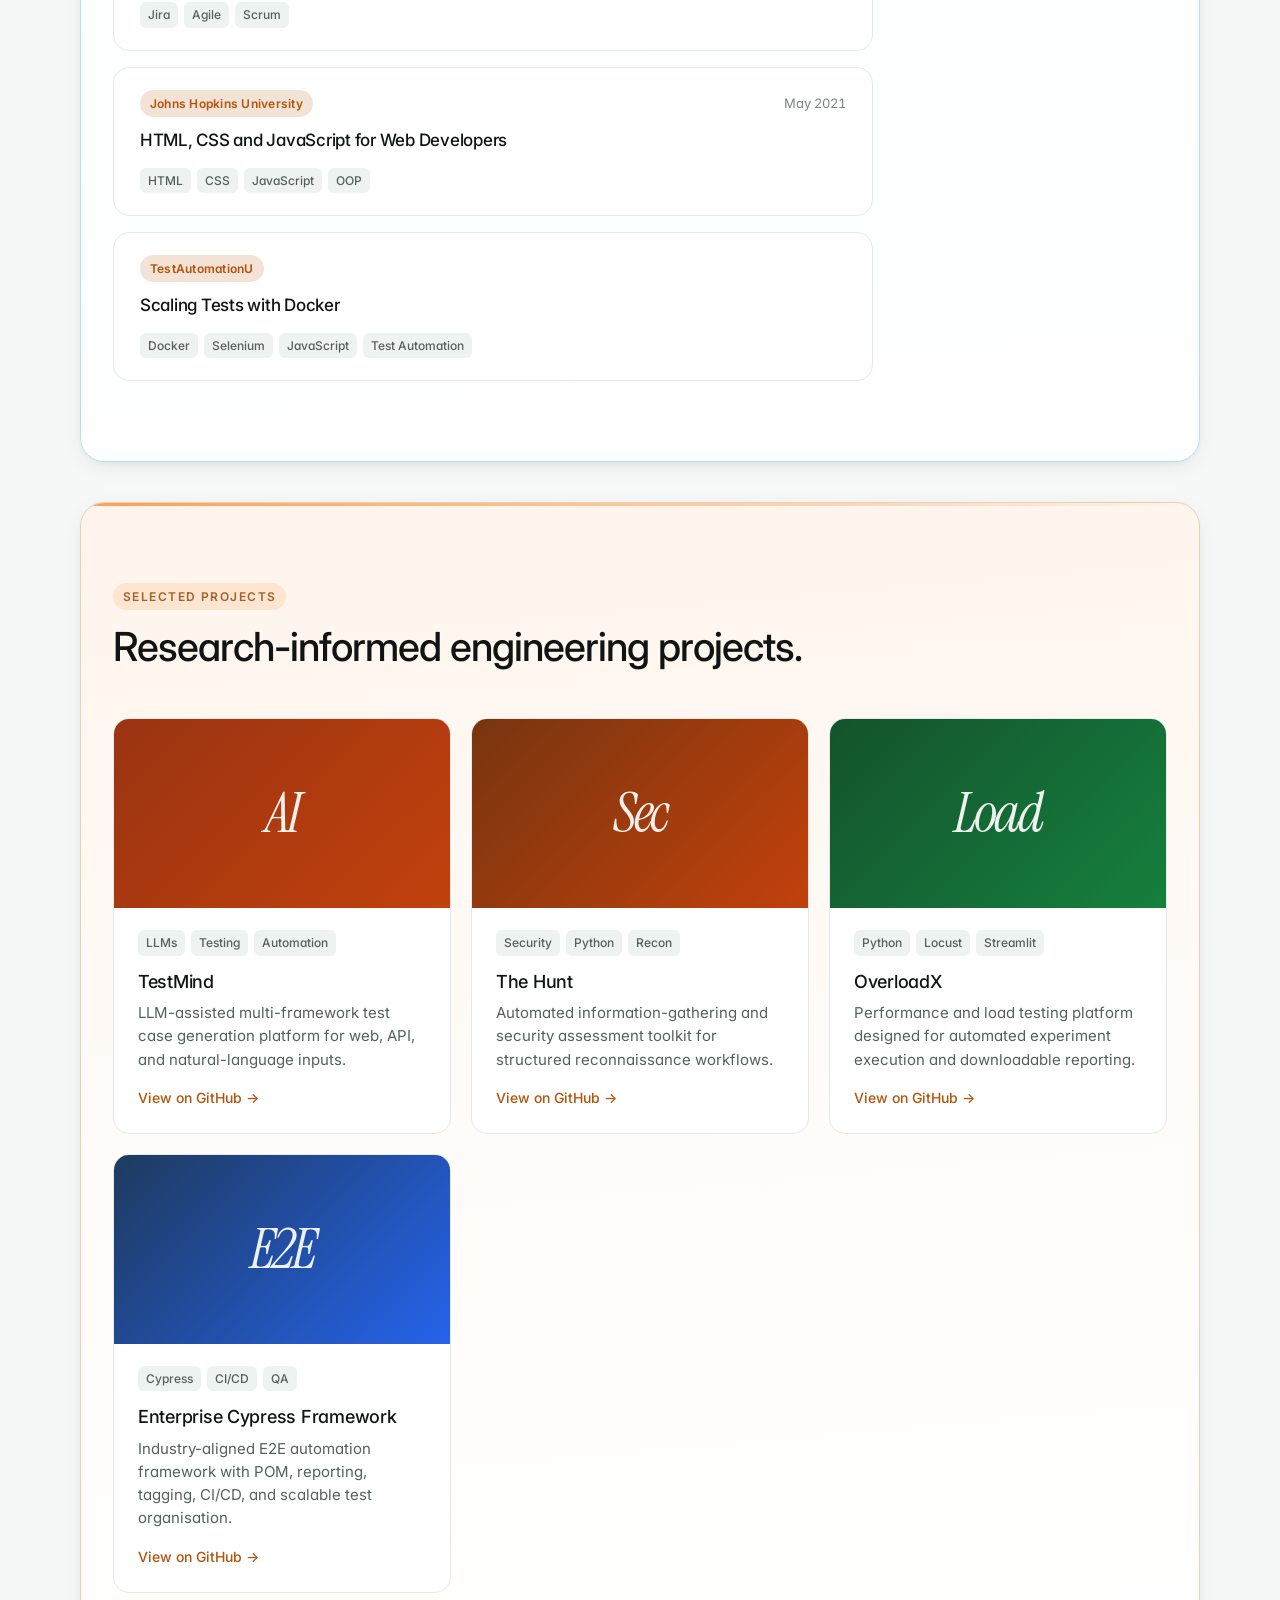
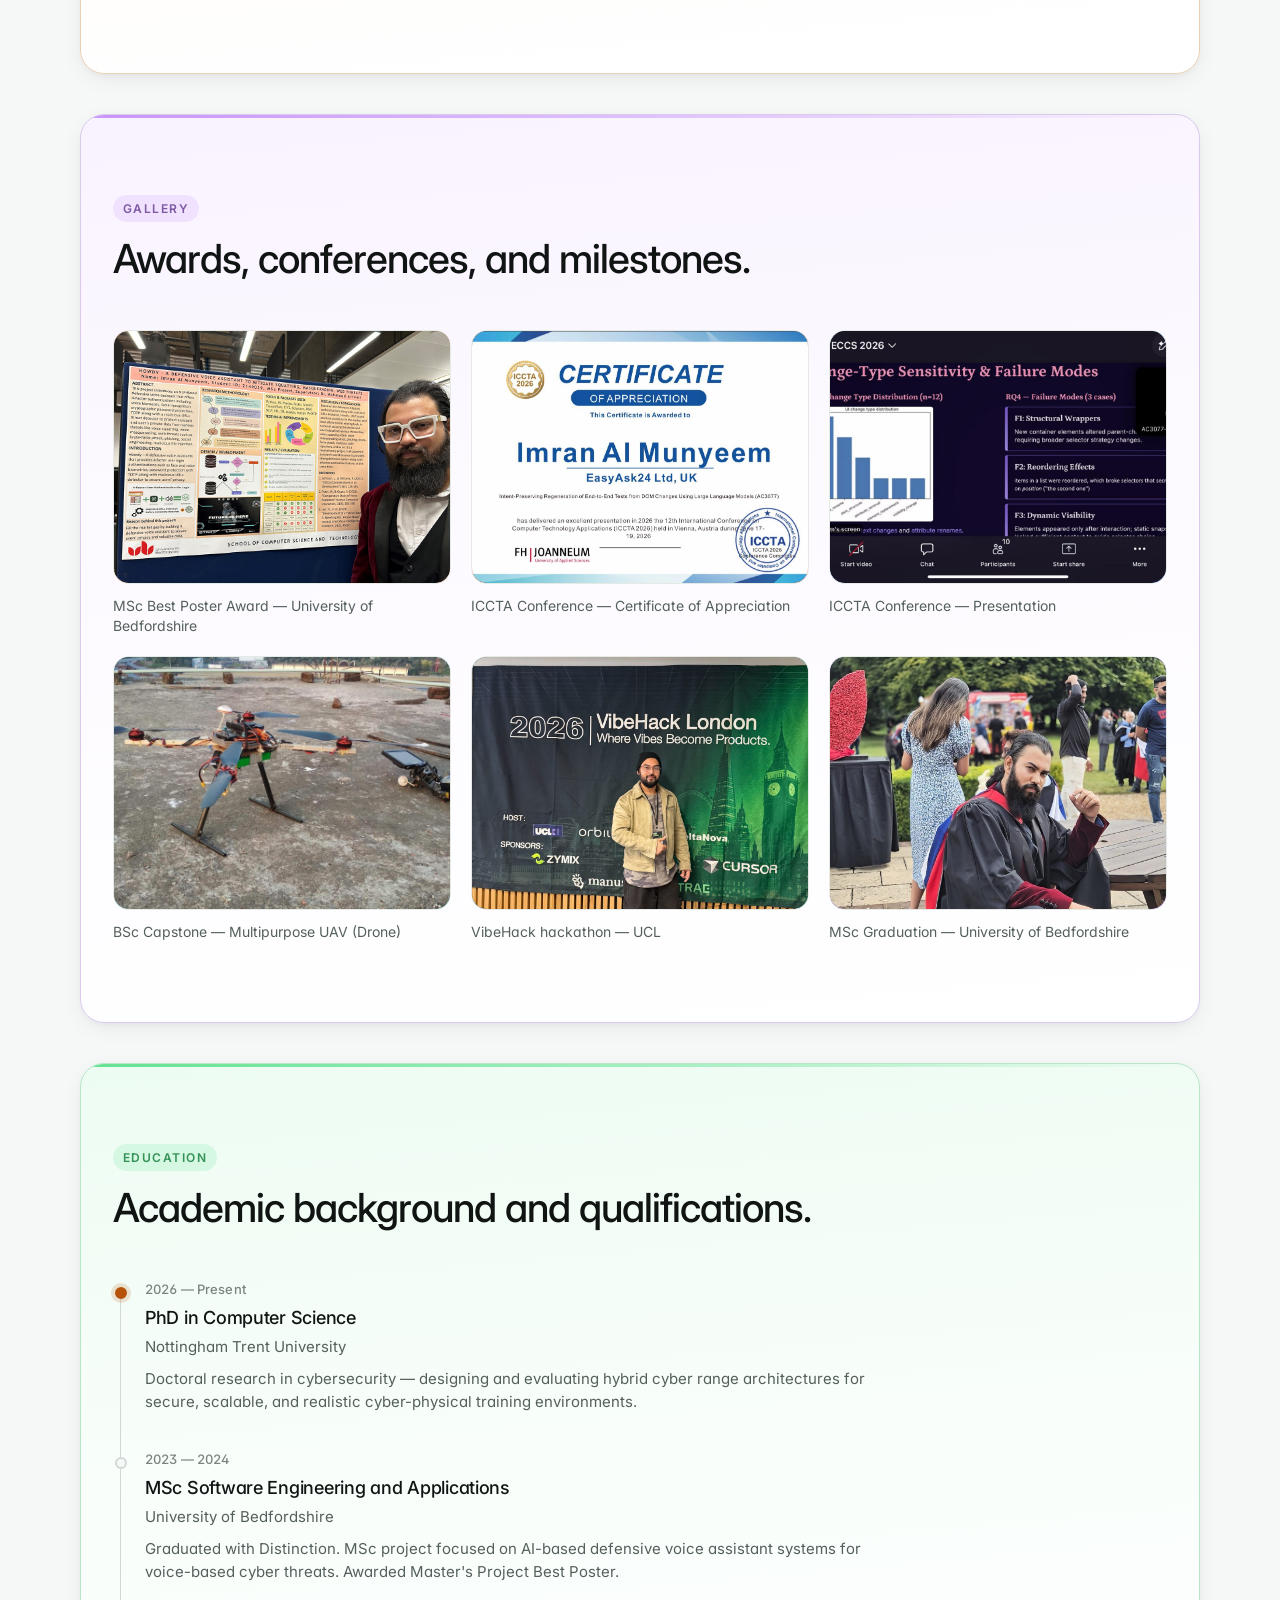
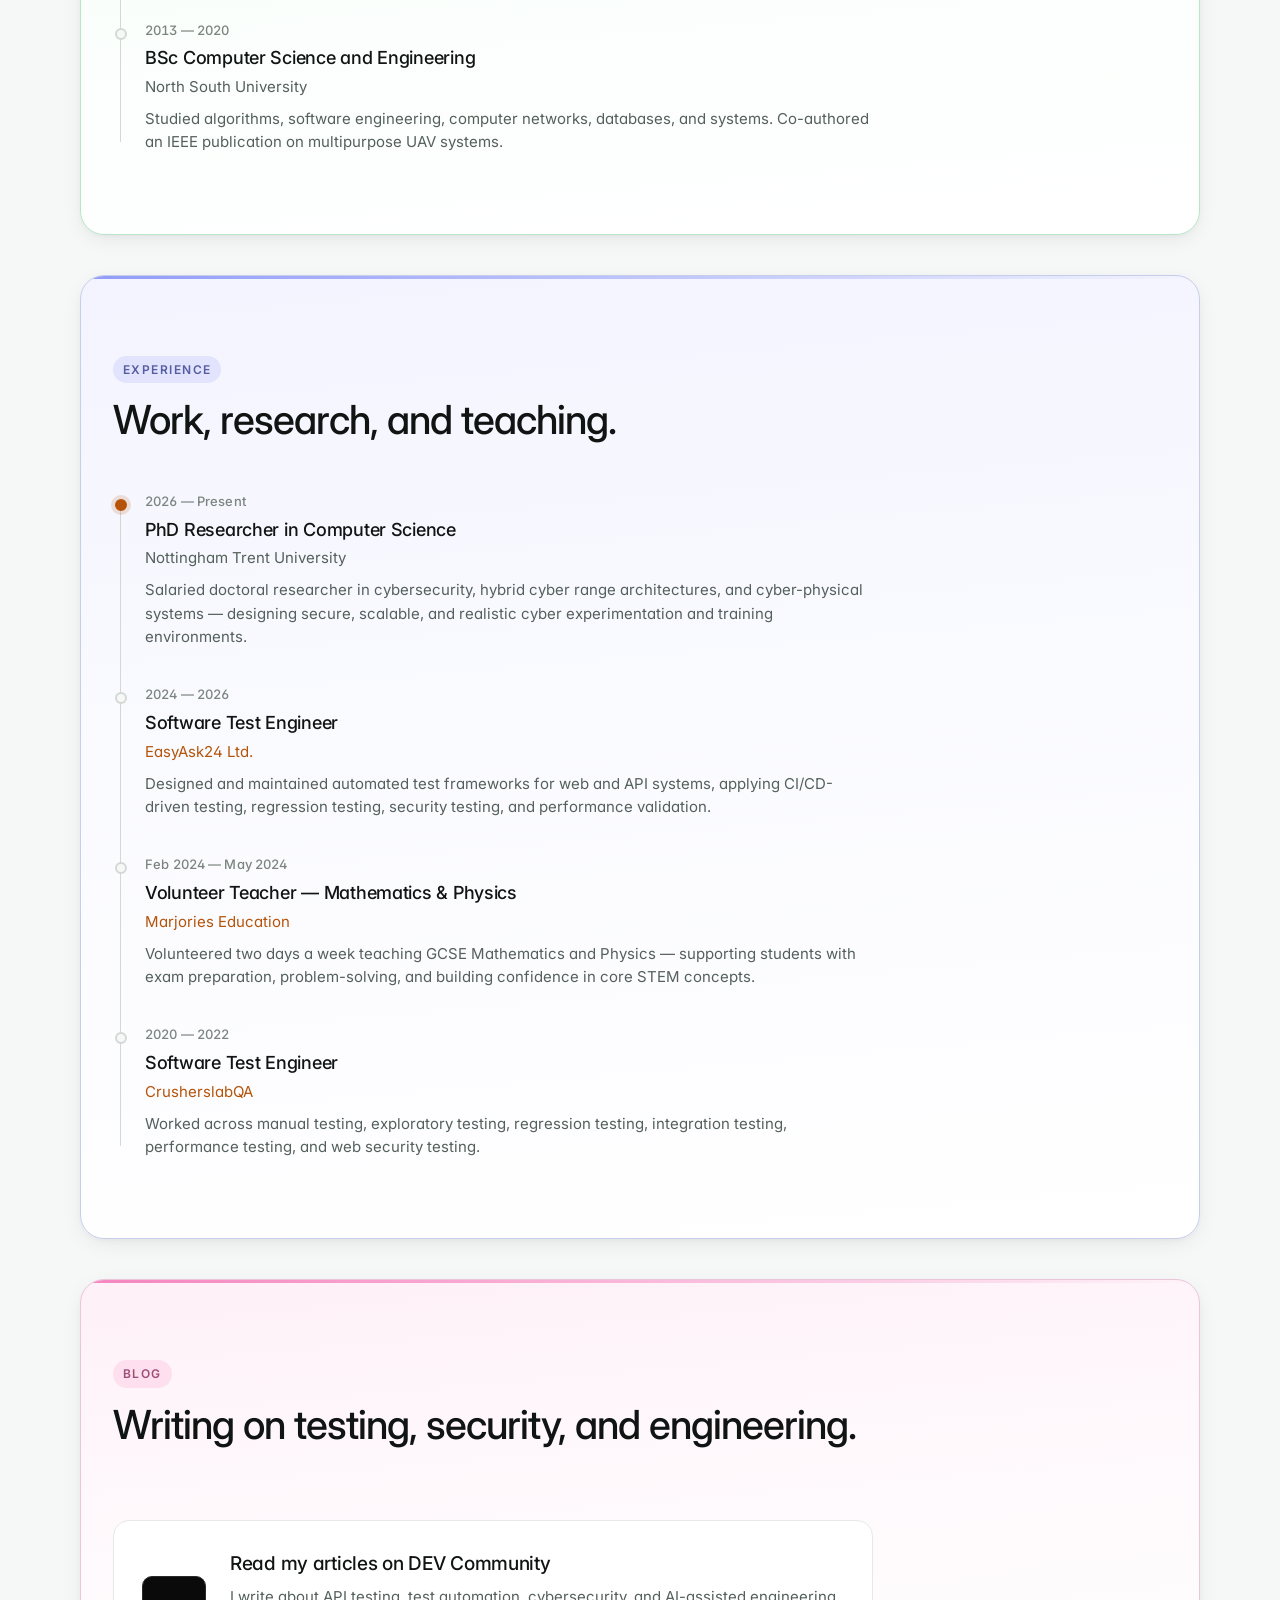
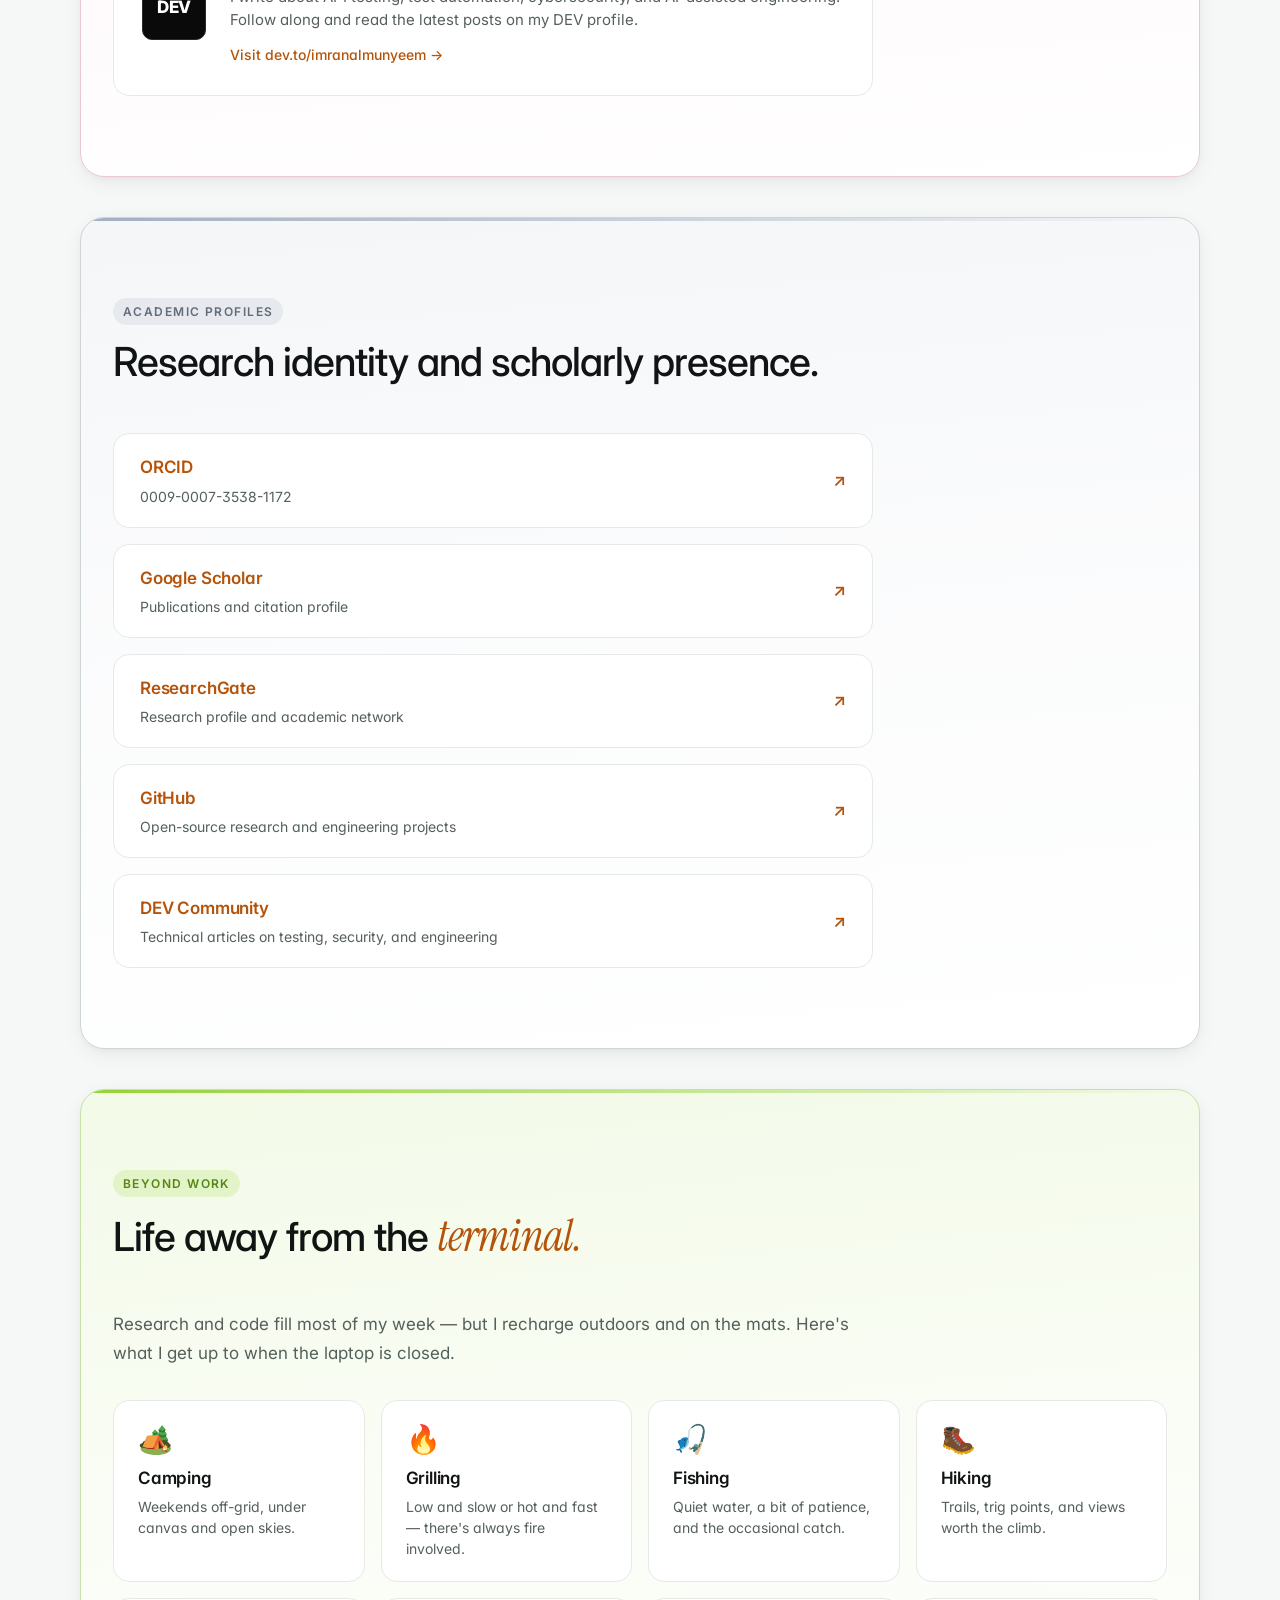
==== commit c2f6dcd2: "Add files via upload" ====
--- a/index.html
+++ b/index.html
@@ -38,15 +38,15 @@
       try {
         var r = document.documentElement;
         r.setAttribute('data-theme', localStorage.getItem('theme') || 'light');
-        r.setAttribute('data-accent', localStorage.getItem('accent') || 'emerald');
+        r.setAttribute('data-accent', localStorage.getItem('accent') || 'brown');
       } catch (e) {
         document.documentElement.setAttribute('data-theme', 'light');
-        document.documentElement.setAttribute('data-accent', 'emerald');
+        document.documentElement.setAttribute('data-accent', 'brown');
       }
     })();
   </script>
 
-  <link rel="stylesheet" href="styles.css?v=14">
+  <link rel="stylesheet" href="styles.css?v=20">
 
   <script type="application/ld+json">
   {
@@ -124,6 +124,7 @@
           </div>
           <p class="theme-panel-label">Accent</p>
           <div class="theme-accents">
+            <button type="button" class="swatch" data-accent="brown" style="--sw:#8a5a34" aria-label="Brown"></button>
             <button type="button" class="swatch" data-accent="amber" style="--sw:#f59e0b" aria-label="Amber"></button>
             <button type="button" class="swatch" data-accent="emerald" style="--sw:#34d399" aria-label="Emerald"></button>
             <button type="button" class="swatch" data-accent="sky" style="--sw:#60a5fa" aria-label="Sky"></button>
@@ -206,14 +207,13 @@
                 <svg width="16" height="16" viewBox="0 0 24 24" fill="currentColor"><rect x="1" y="4" width="22" height="16" rx="3"/><text x="12" y="15.5" font-size="7" font-family="Arial, sans-serif" font-weight="700" fill="var(--bg-raised)" text-anchor="middle">DEV</text></svg>
                 DEV
               </a>
+
+              <a href="https://x.com/imranal_munyeem" class="social-link social-icon-only" target="_blank" rel="noopener" aria-label="X (Twitter)">
+                <svg width="15" height="15" viewBox="0 0 24 24" fill="currentColor"><path d="M18.244 2.25h3.308l-7.227 8.26 8.502 11.24H16.17l-5.214-6.817L4.99 21.75H1.68l7.73-8.835L1.254 2.25H8.08l4.713 6.231zm-1.161 17.52h1.833L7.084 4.126H5.117z"/></svg>
+              </a>
             </div>
 
             <div class="social-row">
-
-              <a href="https://x.com/imranal_munyeem" class="social-link" target="_blank" rel="noopener">
-                <svg width="16" height="16" viewBox="0 0 24 24" fill="currentColor"><path d="M18.244 2.25h3.308l-7.227 8.26 8.502 11.24H16.17l-5.214-6.817L4.99 21.75H1.68l7.73-8.835L1.254 2.25H8.08l4.713 6.231zm-1.161 17.52h1.833L7.084 4.126H5.117z"/></svg>
-            
-              </a>
               <a href="https://drive.google.com/file/d/1HPV53WMpcphYSXeUqaOmOcscOz2iS2CY/view?usp=sharing" class="hero-cv" target="_blank" rel="noopener">
                 <svg width="16" height="16" viewBox="0 0 24 24" fill="none" stroke="currentColor" stroke-width="2" stroke-linecap="round" stroke-linejoin="round"><path d="M21 15v4a2 2 0 0 1-2 2H5a2 2 0 0 1-2-2v-4"/><polyline points="7 10 12 15 17 10"/><line x1="12" y1="15" x2="12" y2="3"/></svg>
                 Download CV
@@ -785,11 +785,6 @@
           </div>
         </a>
       </div>
-
-      <div class="gh-live" id="ghLive" hidden>
-        <p class="gh-live-label">Latest activity on GitHub</p>
-        <div class="gh-grid" id="ghGrid"></div>
-      </div>
     </section>
 
     <section class="section" id="gallery">
@@ -882,10 +877,10 @@
       </ol>
     </section>
 
-<section class="section" id="experience">
+    <section class="section" id="experience">
       <div class="section-head">
         <p class="section-label">Experience</p>
-        <h2 class="section-title">Professional work experience.</h2>
+        <h2 class="section-title">Work, research, and teaching.</h2>
       </div>
 
       <ol class="timeline">
@@ -912,6 +907,16 @@
         <li class="timeline-item">
           <div class="timeline-marker"></div>
           <div class="timeline-content">
+            <p class="timeline-when">Feb 2024 — May 2024</p>
+            <h3 class="timeline-role">Volunteer Teacher — Mathematics &amp; Physics</h3>
+            <p class="timeline-org"><a href="https://www.marjorieseducation.co.uk/" target="_blank" rel="noopener">Marjories Education</a></p>
+            <p class="timeline-desc">Volunteered two days a week teaching GCSE Mathematics and Physics — supporting students with exam preparation, problem-solving, and building confidence in core STEM concepts.</p>
+          </div>
+        </li>
+
+        <li class="timeline-item">
+          <div class="timeline-marker"></div>
+          <div class="timeline-content">
             <p class="timeline-when">2020 — 2022</p>
             <h3 class="timeline-role">Software Test Engineer</h3>
             <p class="timeline-org"><a href="https://www.crusherslabqa.com/" target="_blank" rel="noopener">CrusherslabQA</a></p>
@@ -1033,6 +1038,18 @@
           <span class="beyond-emoji" aria-hidden="true">🥊</span>
           <h3>Combat Sports</h3>
           <p>Discipline, sparring, and respect on the mats.</p>
+        </article>
+
+        <article class="beyond-card">
+          <span class="beyond-emoji" aria-hidden="true">🥗</span>
+          <h3>Healthy Cooking</h3>
+          <p>Clean ingredients, big flavour — fuel that earns its place on the plate.</p>
+        </article>
+
+        <article class="beyond-card">
+          <span class="beyond-emoji" aria-hidden="true">♟️</span>
+          <h3>Chess</h3>
+          <p>Quiet tactics, long games, and the odd well-earned checkmate.</p>
         </article>
       </div>
 
@@ -1051,9 +1068,12 @@
         <p class="contact-lead">
           I am open to academic collaboration, research discussions, conference opportunities, open-source projects, and industry conversations around cybersecurity, software testing, and security automation.
         </p>
+        <p class="contact-email">
+          Prefer email? Reach me directly at <a href="mailto:hello@imranalmunyeem.com">hello@imranalmunyeem.com</a>.
+        </p>
 
         <form id="contact-form" class="contact-form" action="https://api.web3forms.com/submit" method="POST">
-          <!-- Get your free access key at https://web3forms.com (enter munyeem.swe@gmail.com) and paste it below -->
+          <!-- Web3Forms delivers submissions to the email registered with this access key. To receive them at hello@imranalmunyeem.com, set that as the inbox in your Web3Forms account. -->
           <input type="hidden" name="access_key" value="7e993692-2f43-44cc-9460-cc64744705f4">
           <input type="hidden" name="subject" value="New message from your portfolio website">
           <input type="hidden" name="from_name" value="Portfolio Contact Form">
@@ -1083,7 +1103,7 @@
         </form>
 
         <div class="contact-actions">
-          <a href="#contact-form" class="btn btn-primary">
+          <a href="mailto:hello@imranalmunyeem.com" class="btn btn-primary">
             Email me
             <svg width="16" height="16" viewBox="0 0 24 24" fill="none" stroke="currentColor" stroke-width="2" stroke-linecap="round" stroke-linejoin="round"><path d="M7 17L17 7M17 7H8M17 7v9"/></svg>
           </a>
@@ -1104,6 +1124,6 @@
     </div>
   </footer>
 
-  <script src="script.js?v=14" defer></script>
+  <script src="script.js?v=18" defer></script>
 </body>
 </html>
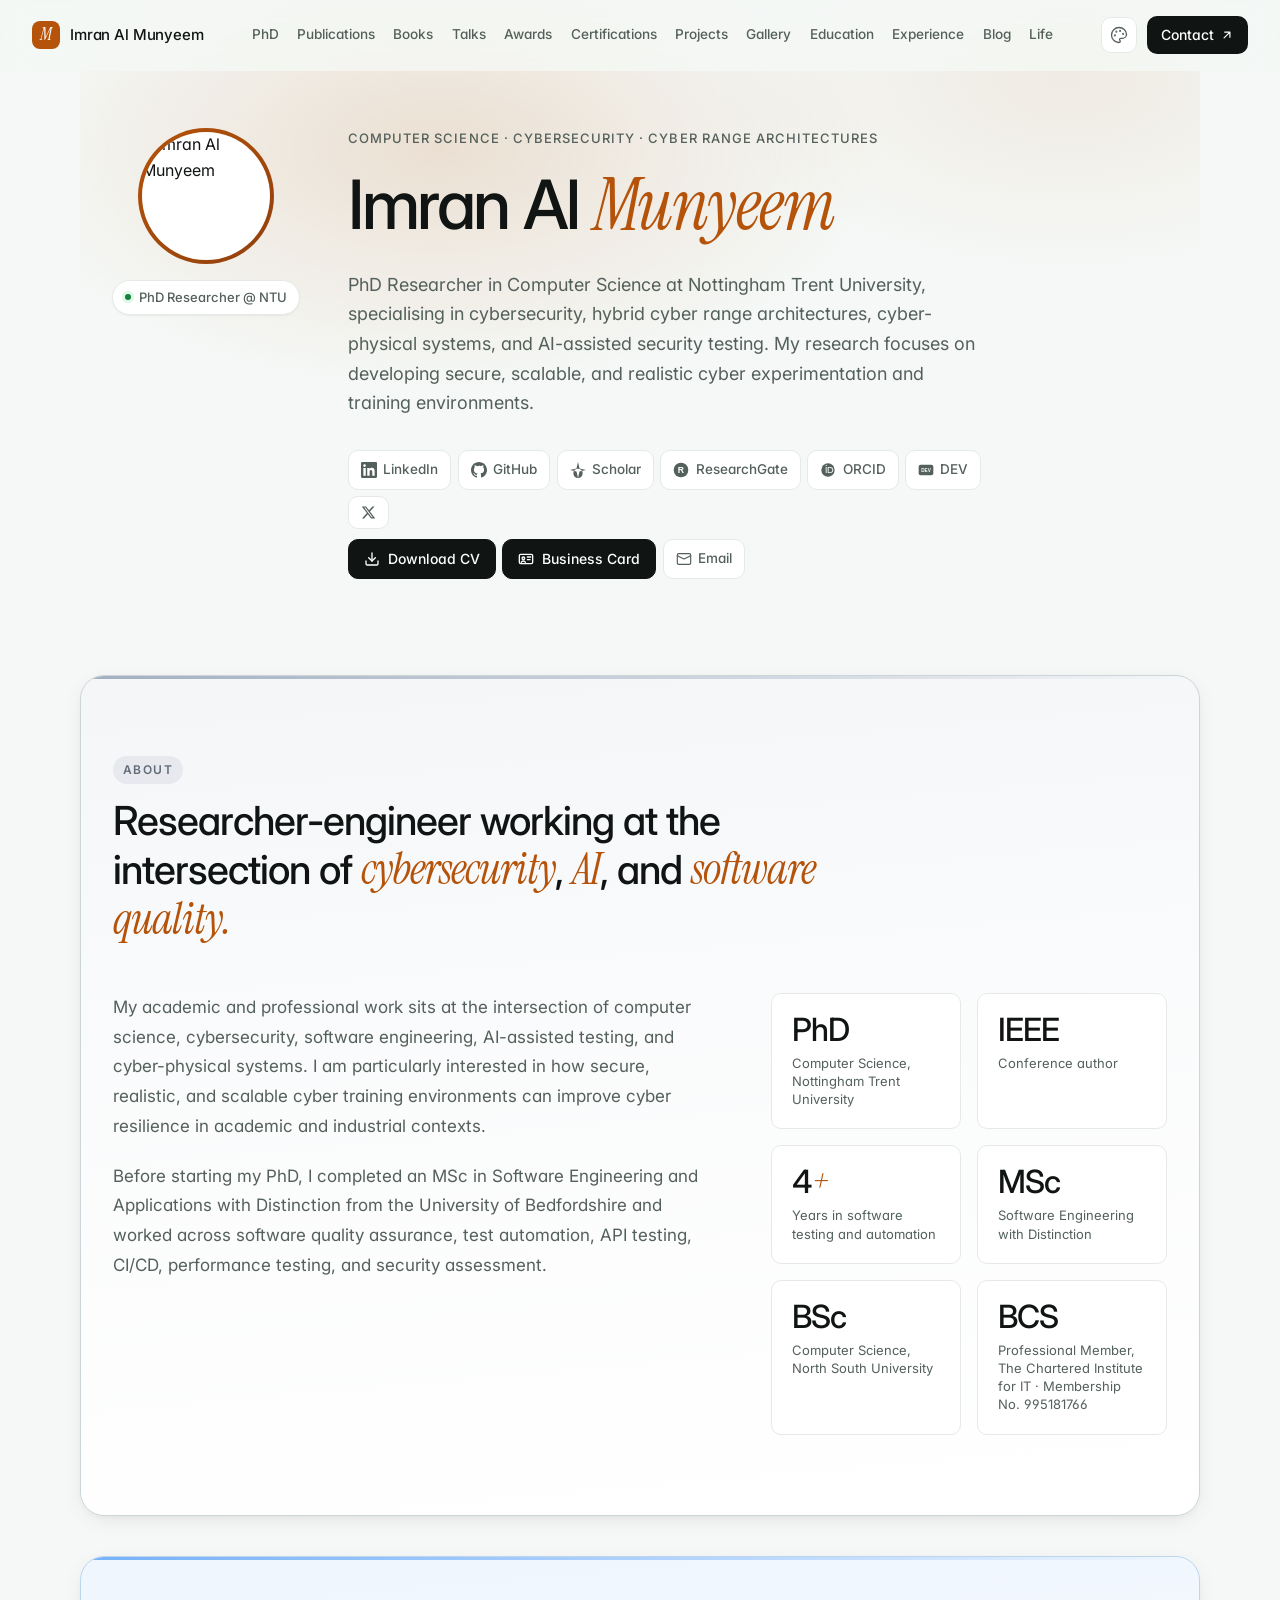
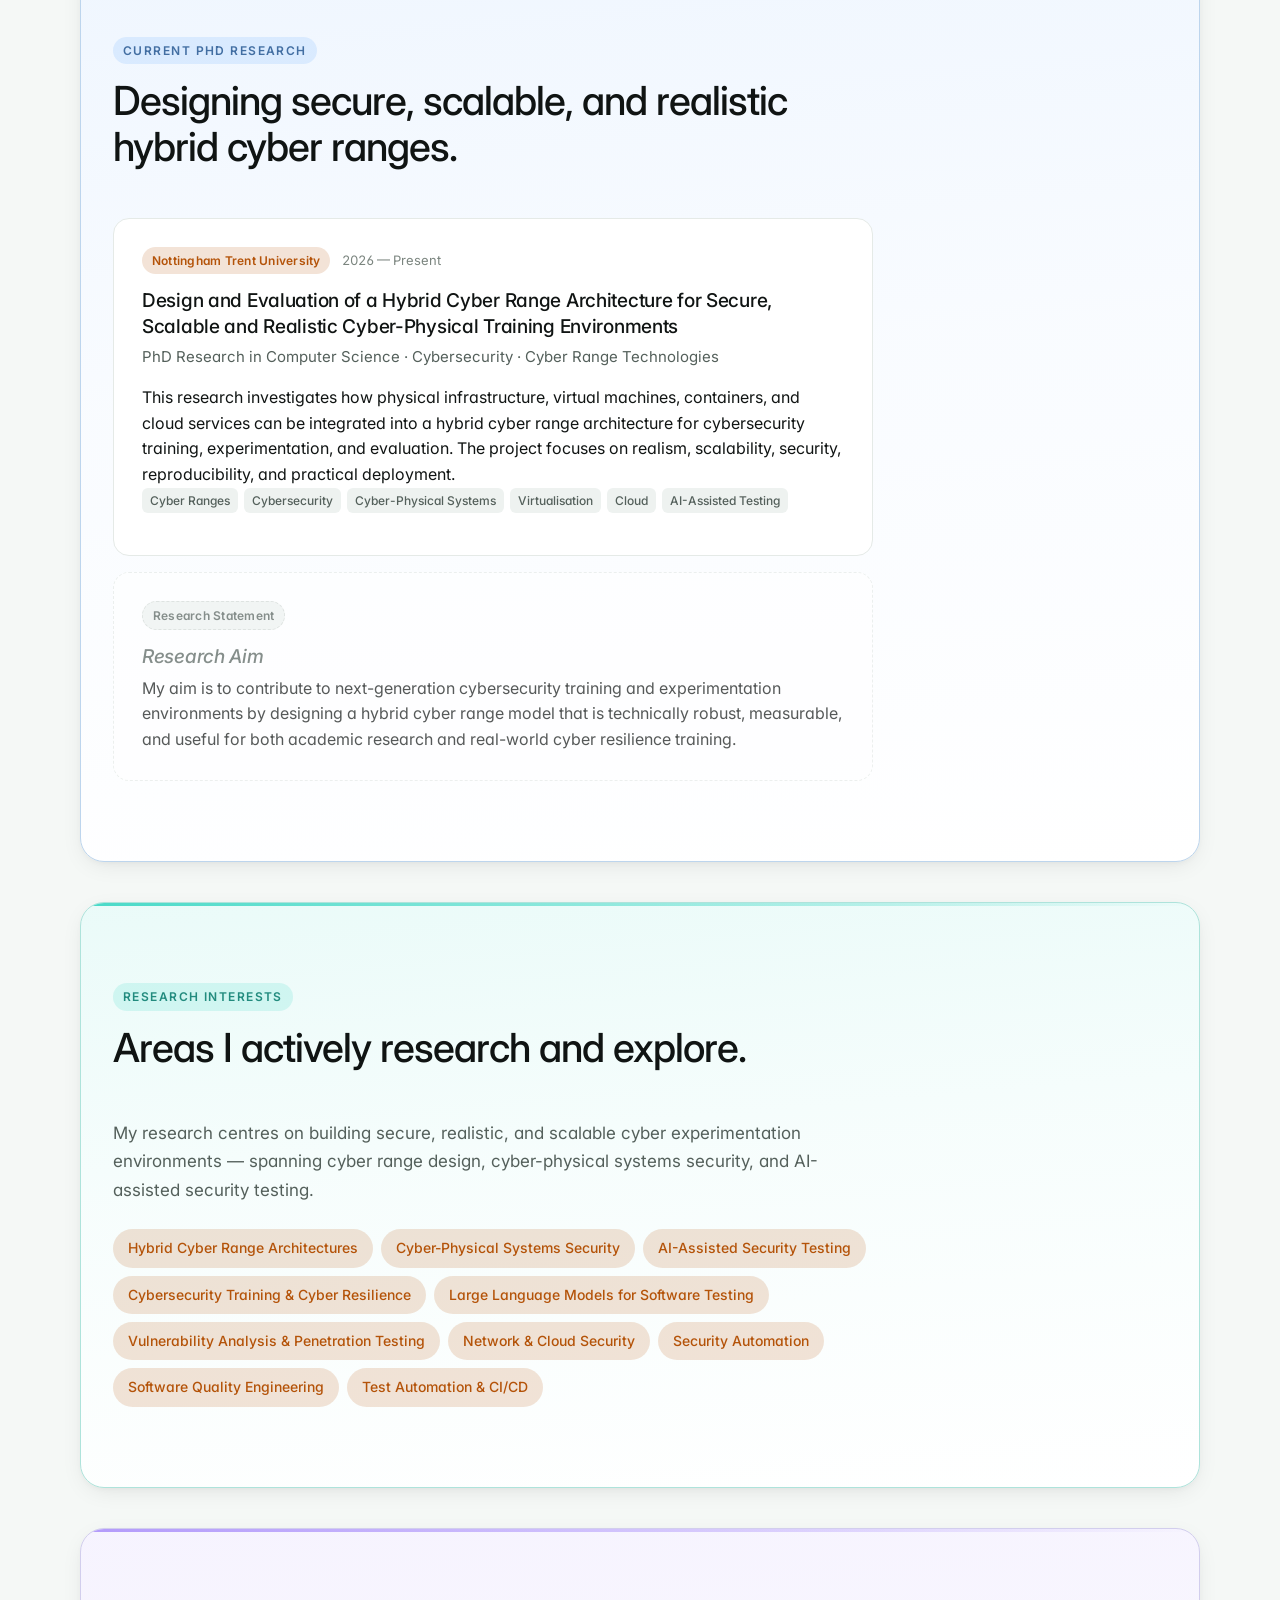
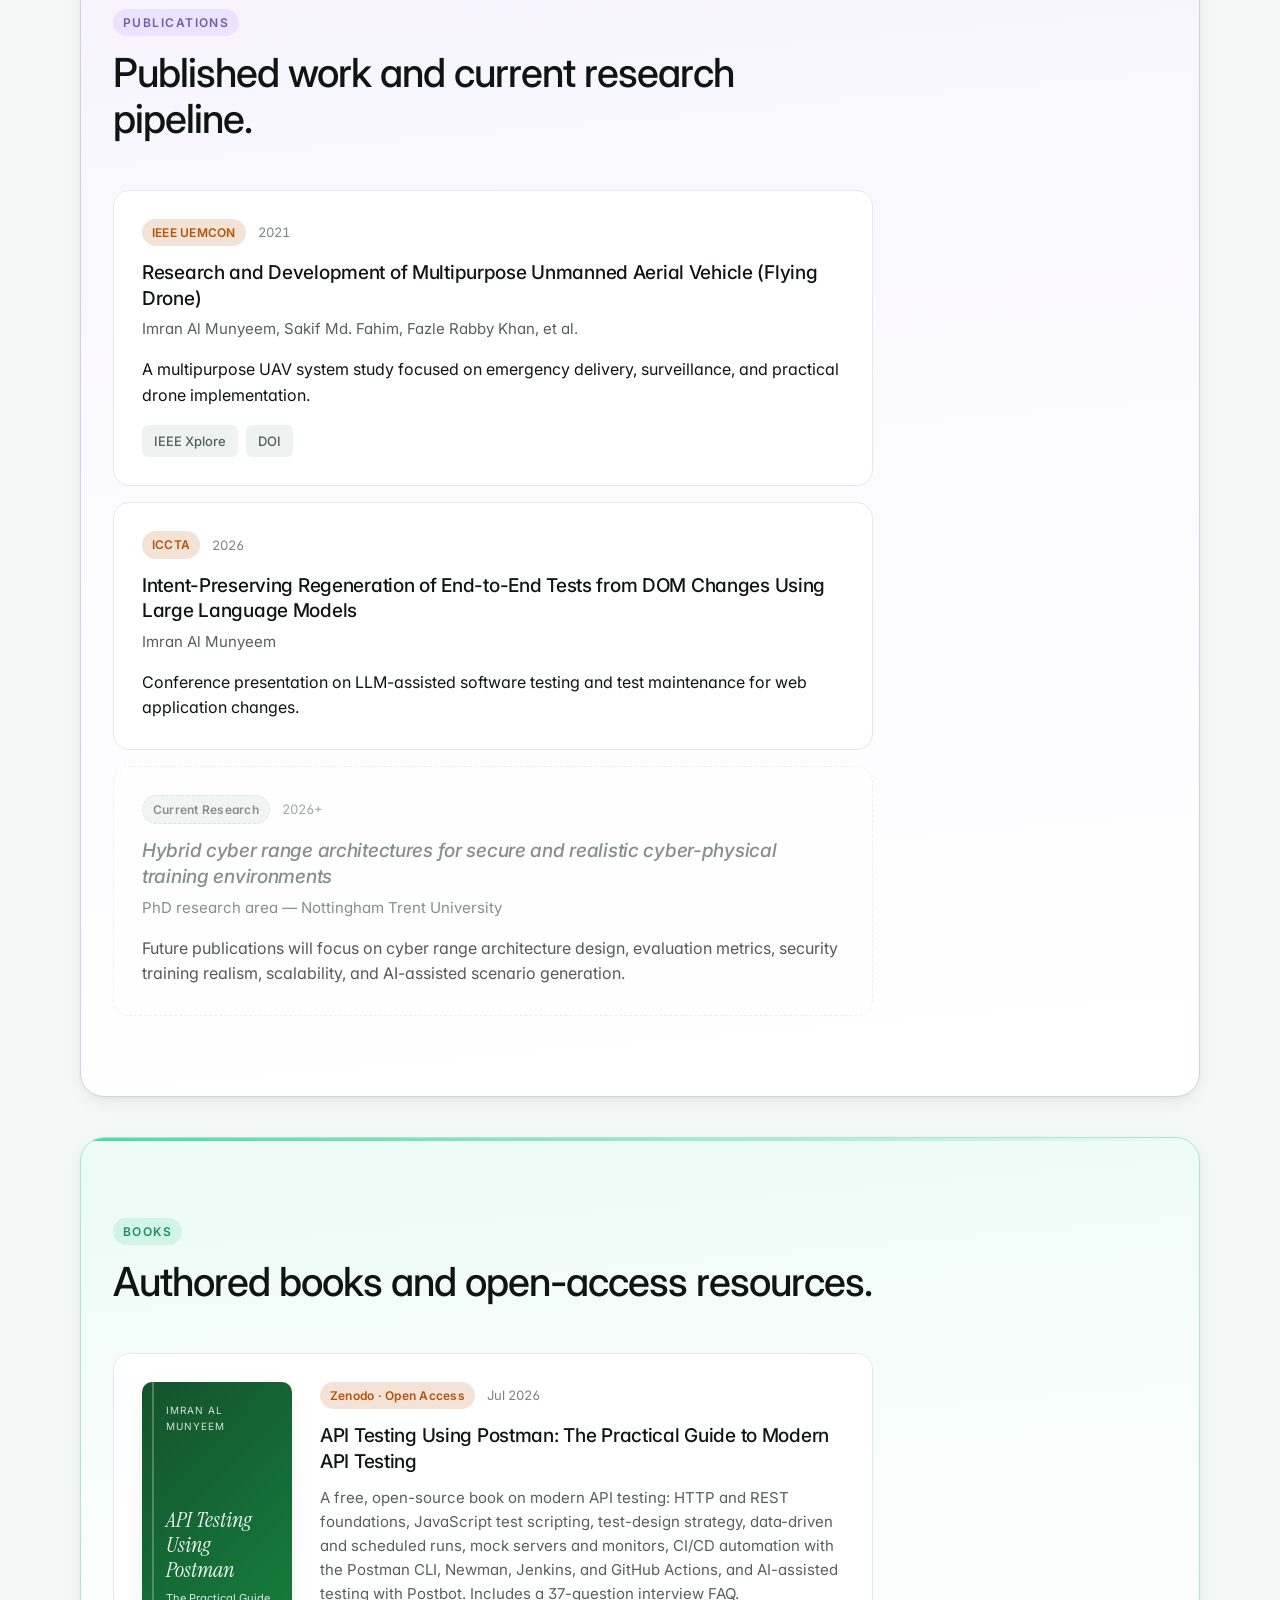
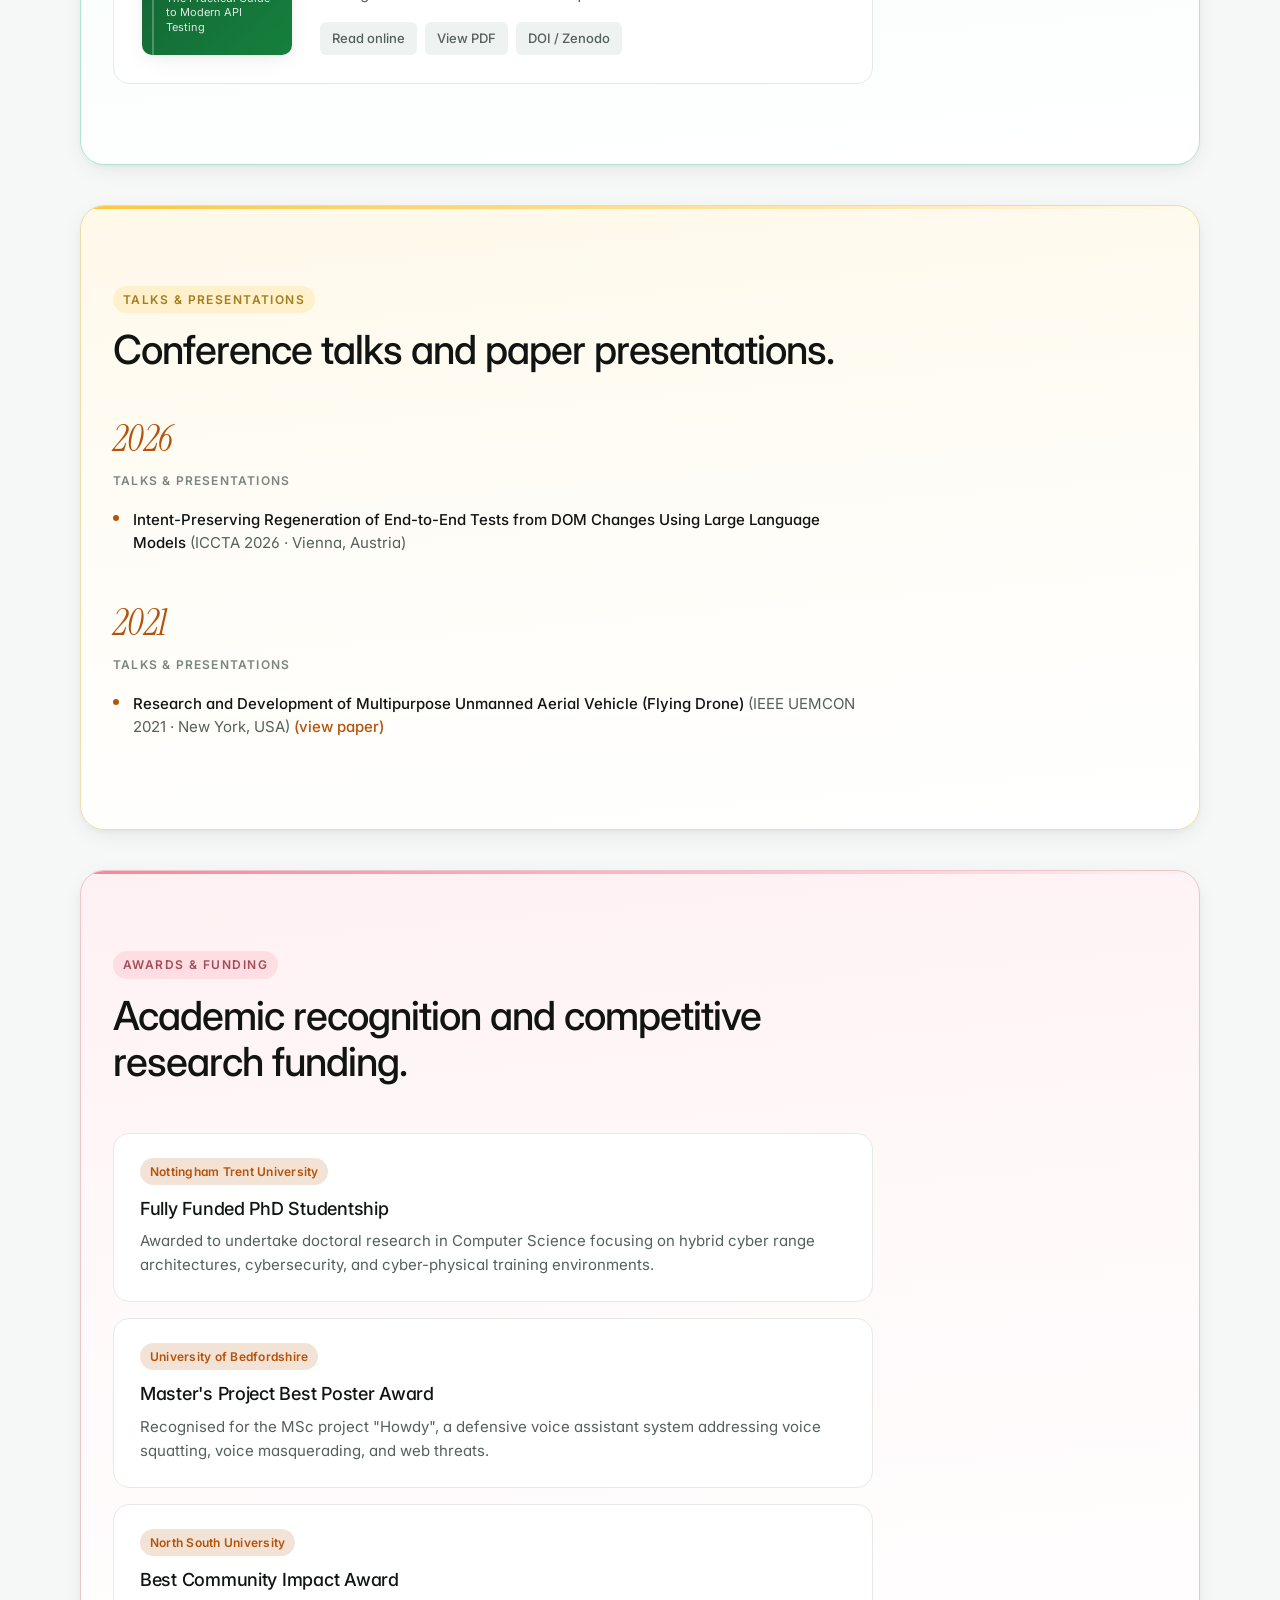
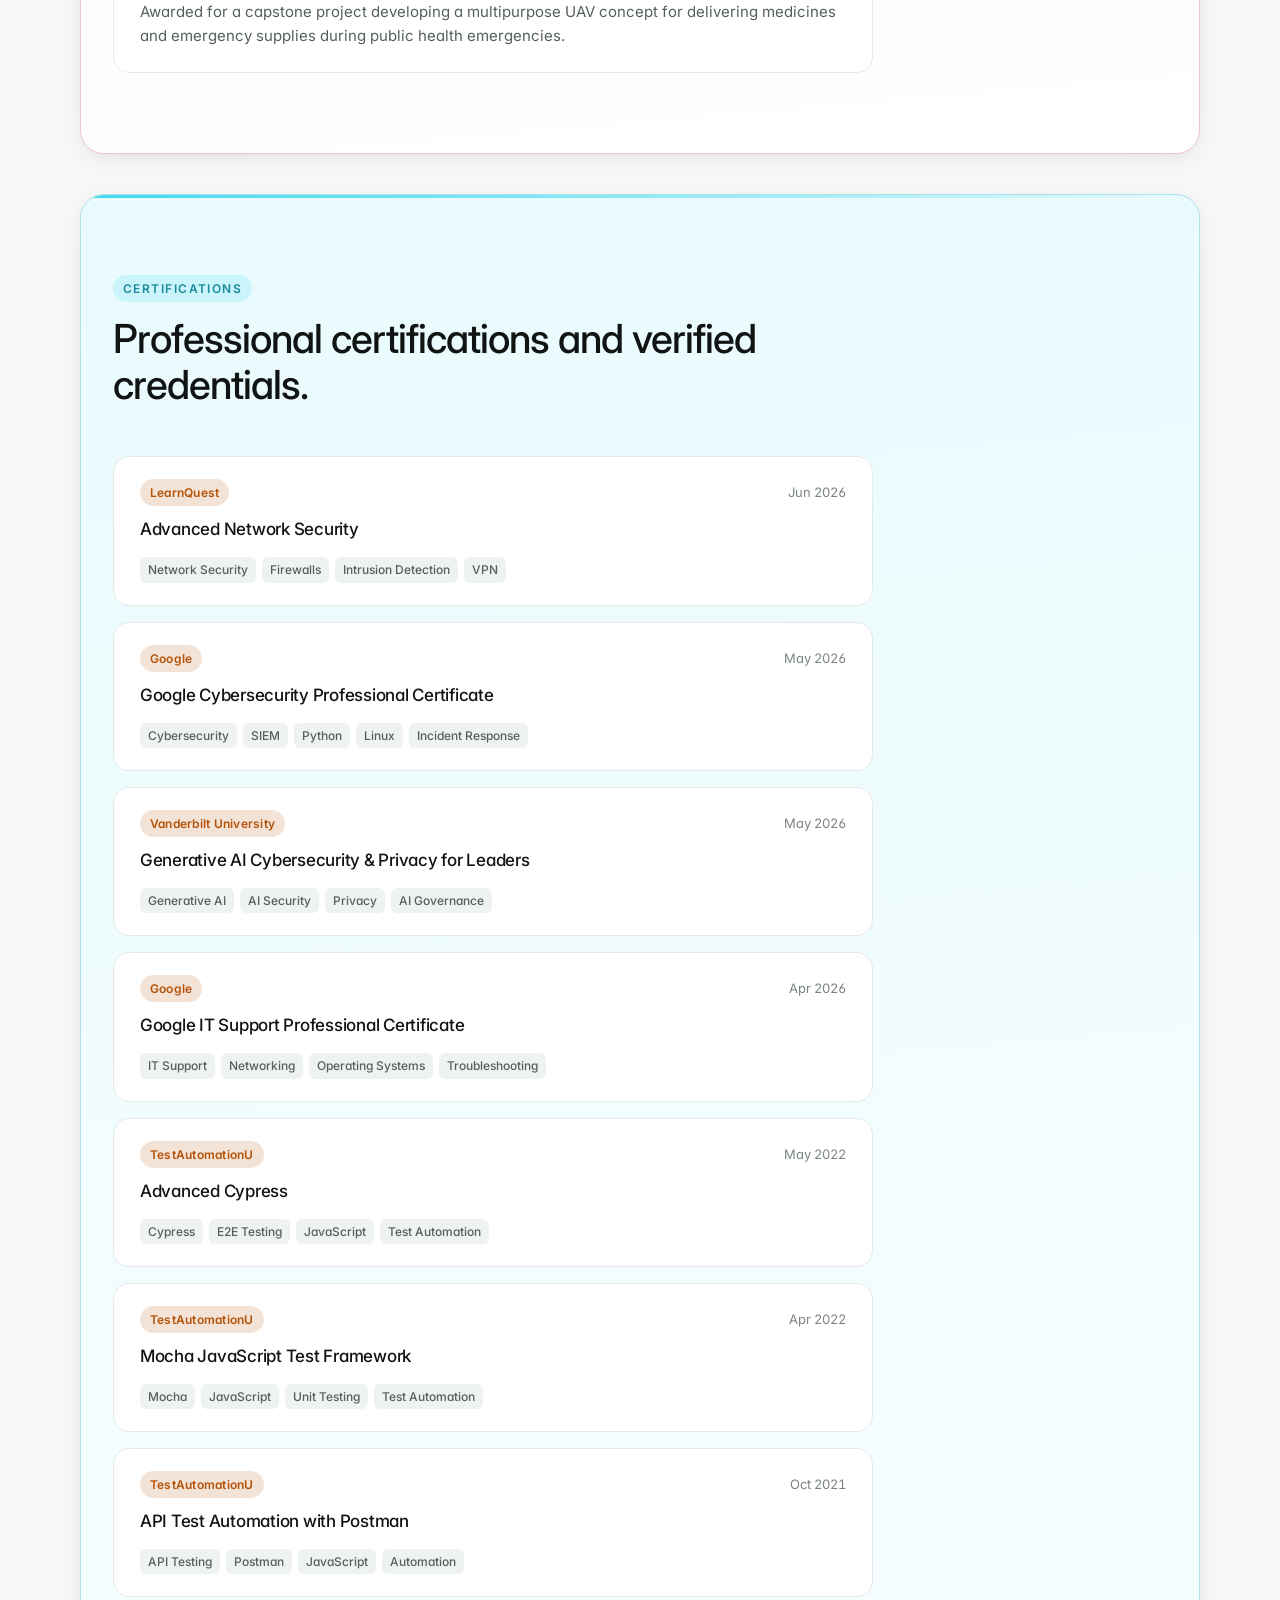
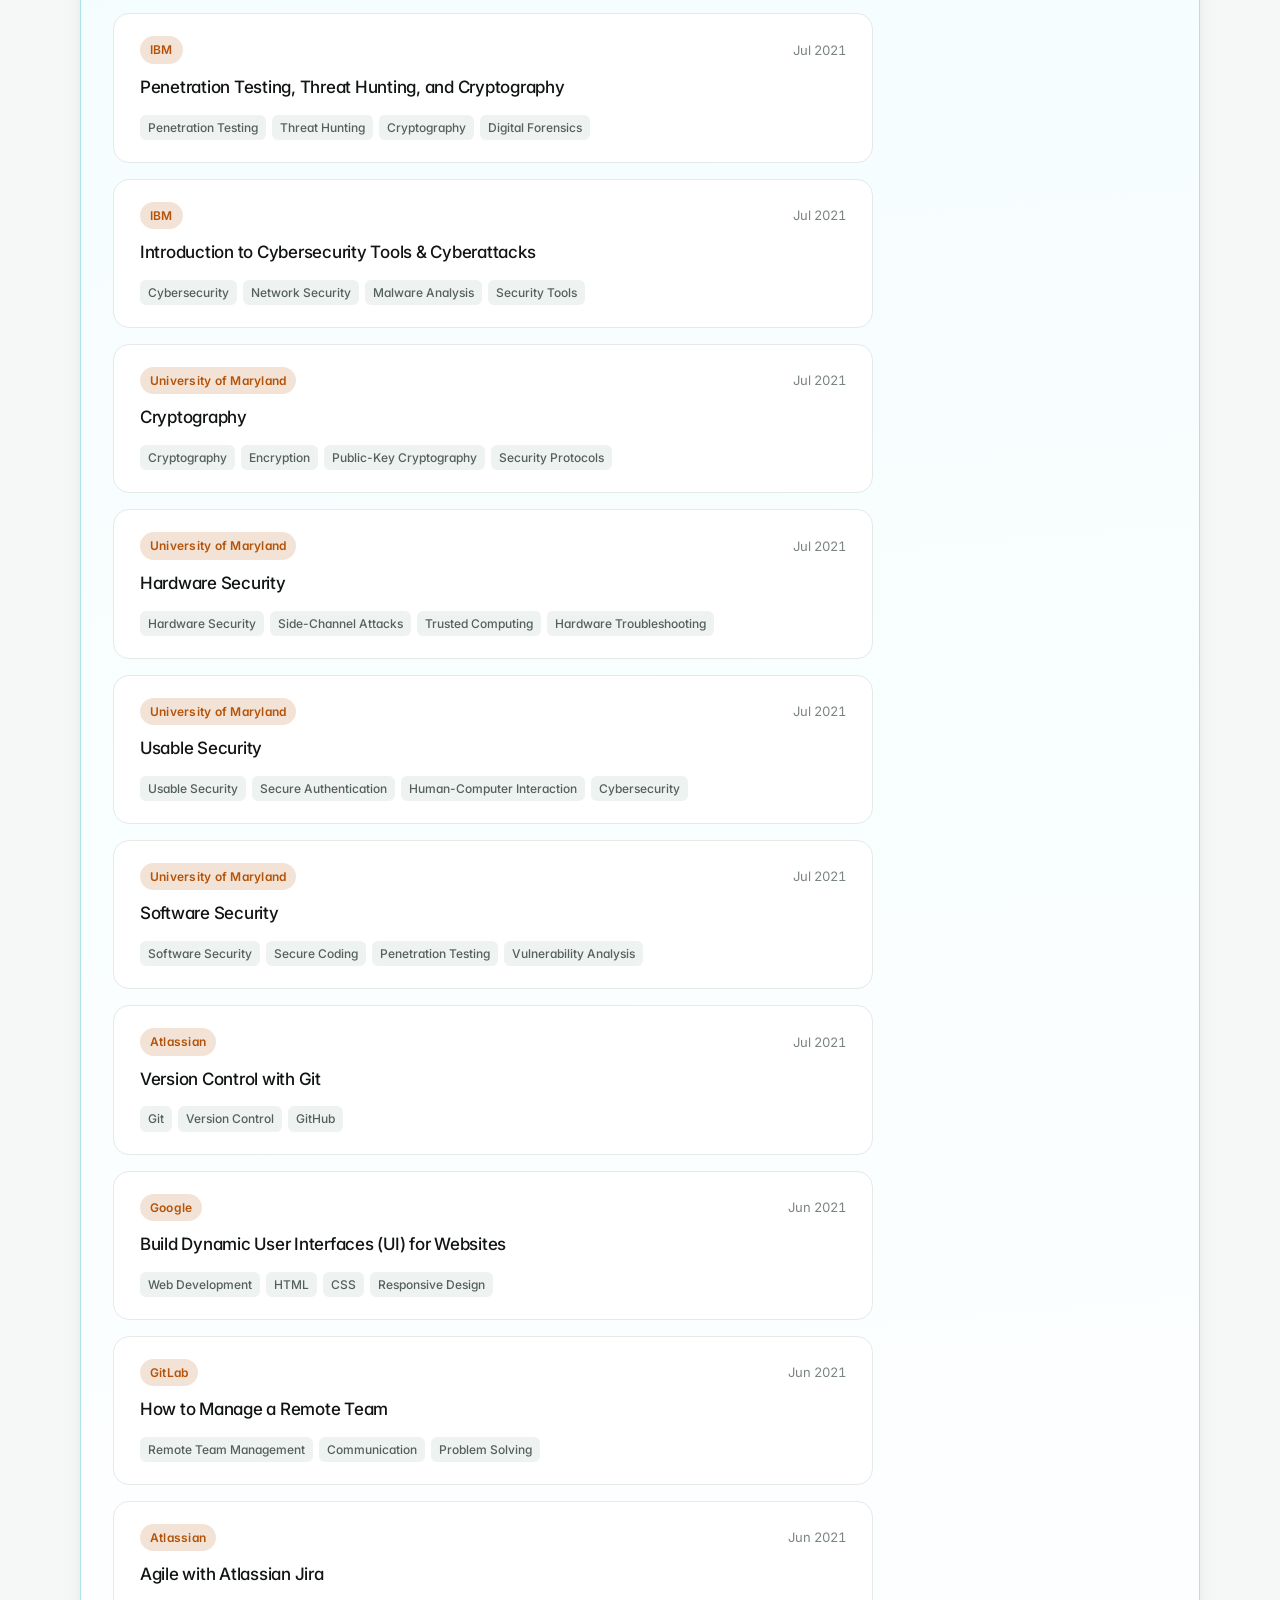
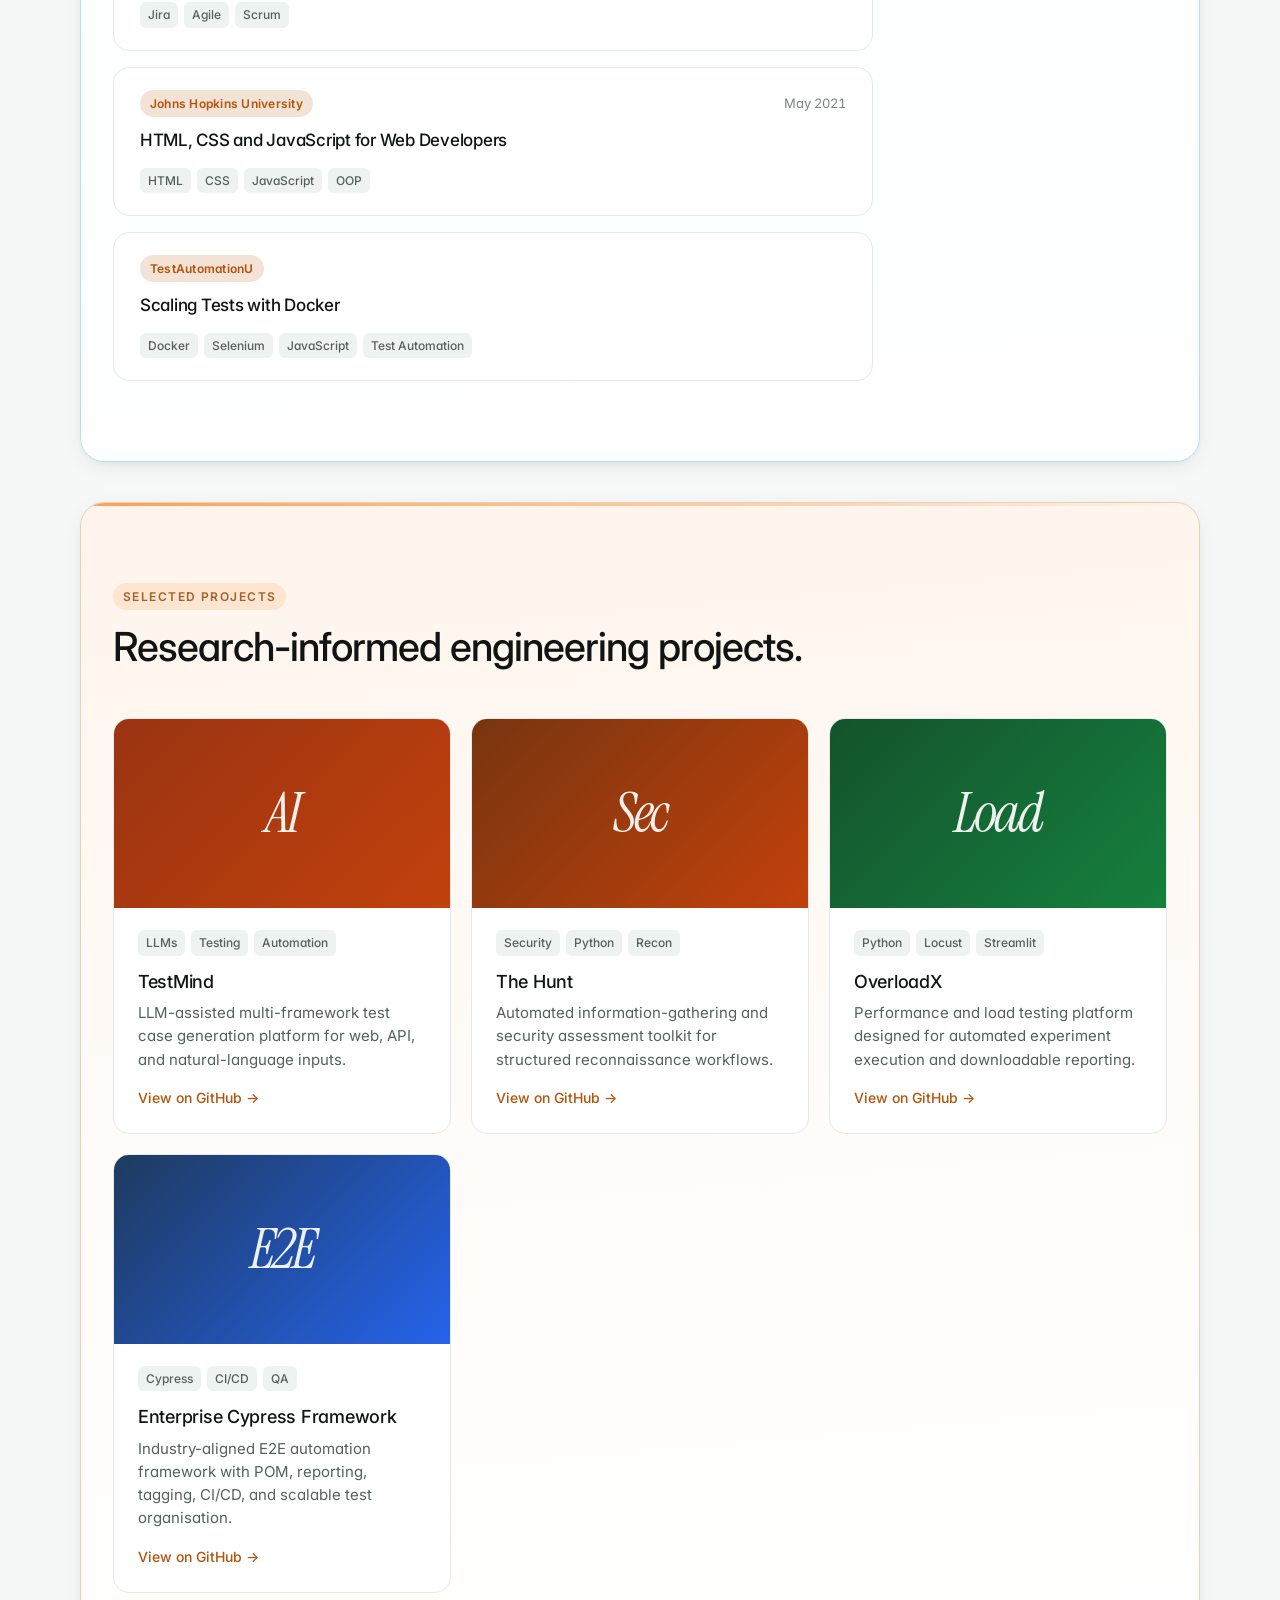
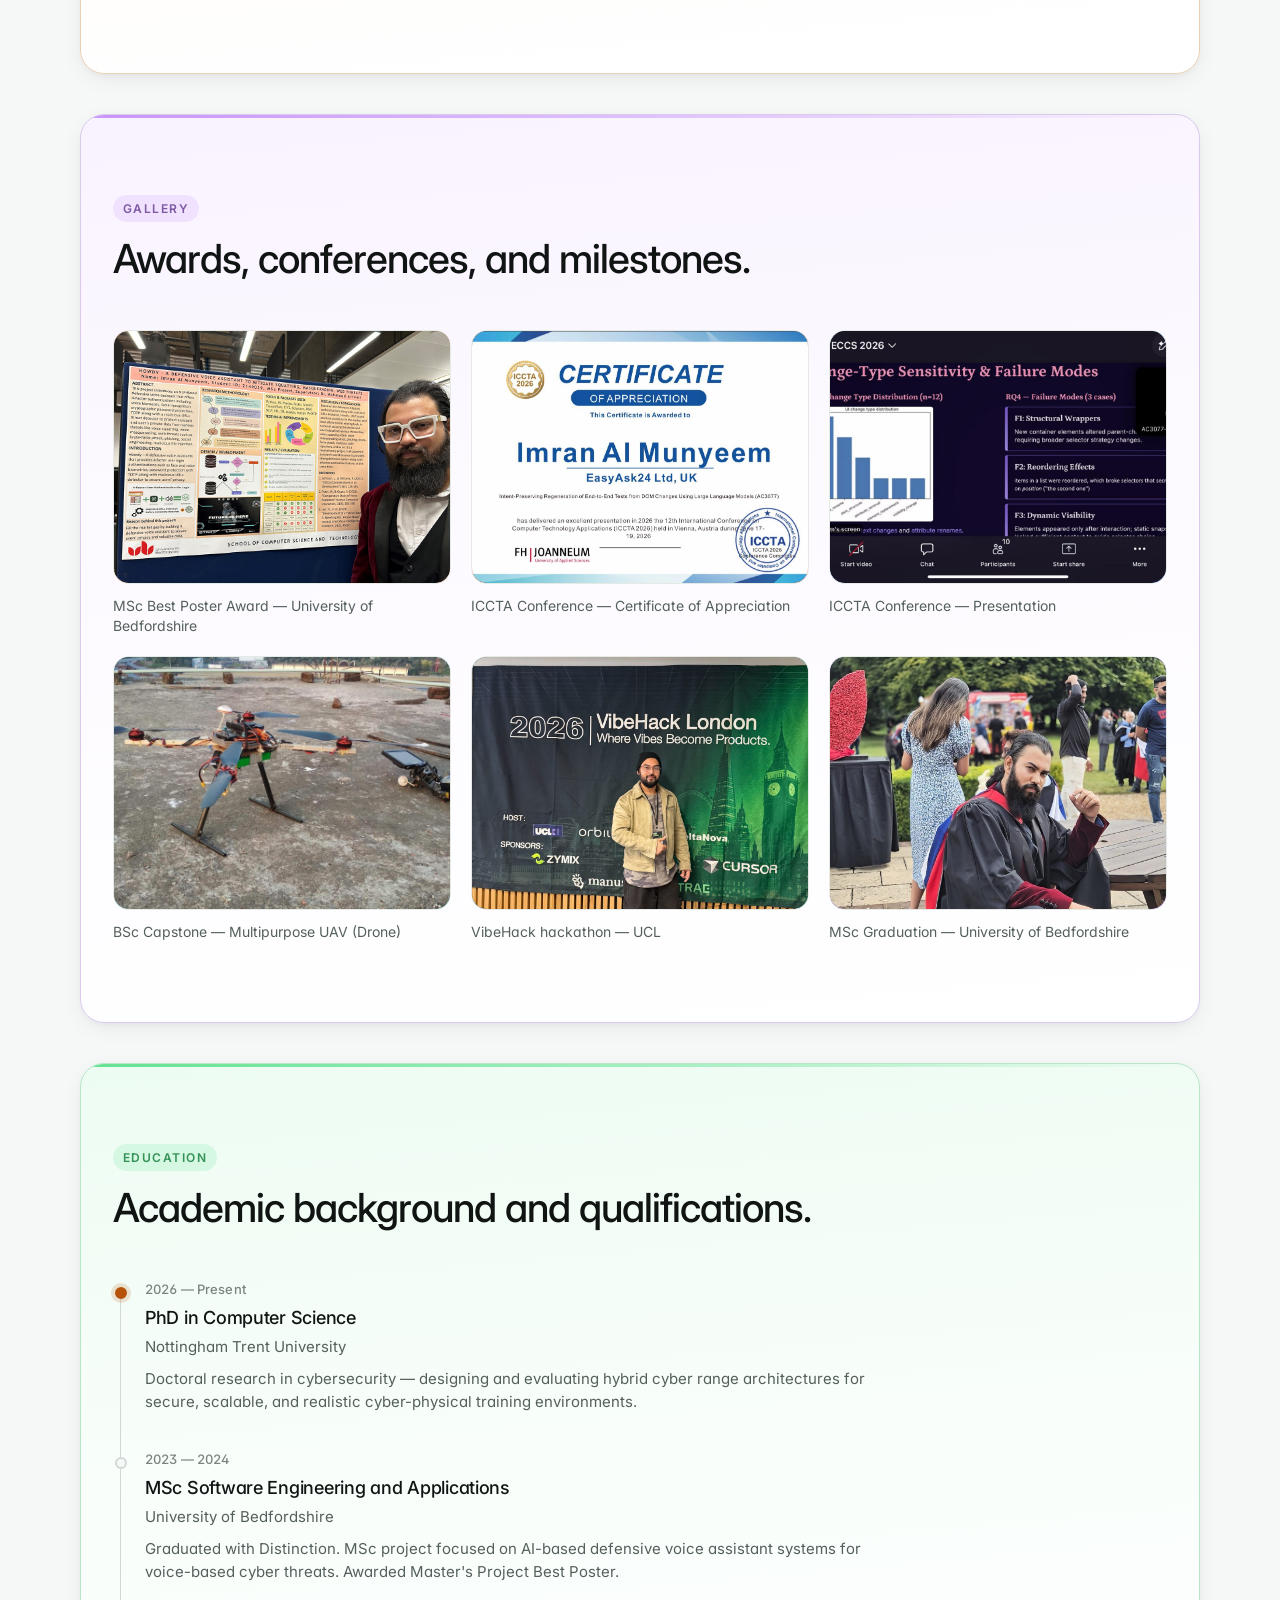
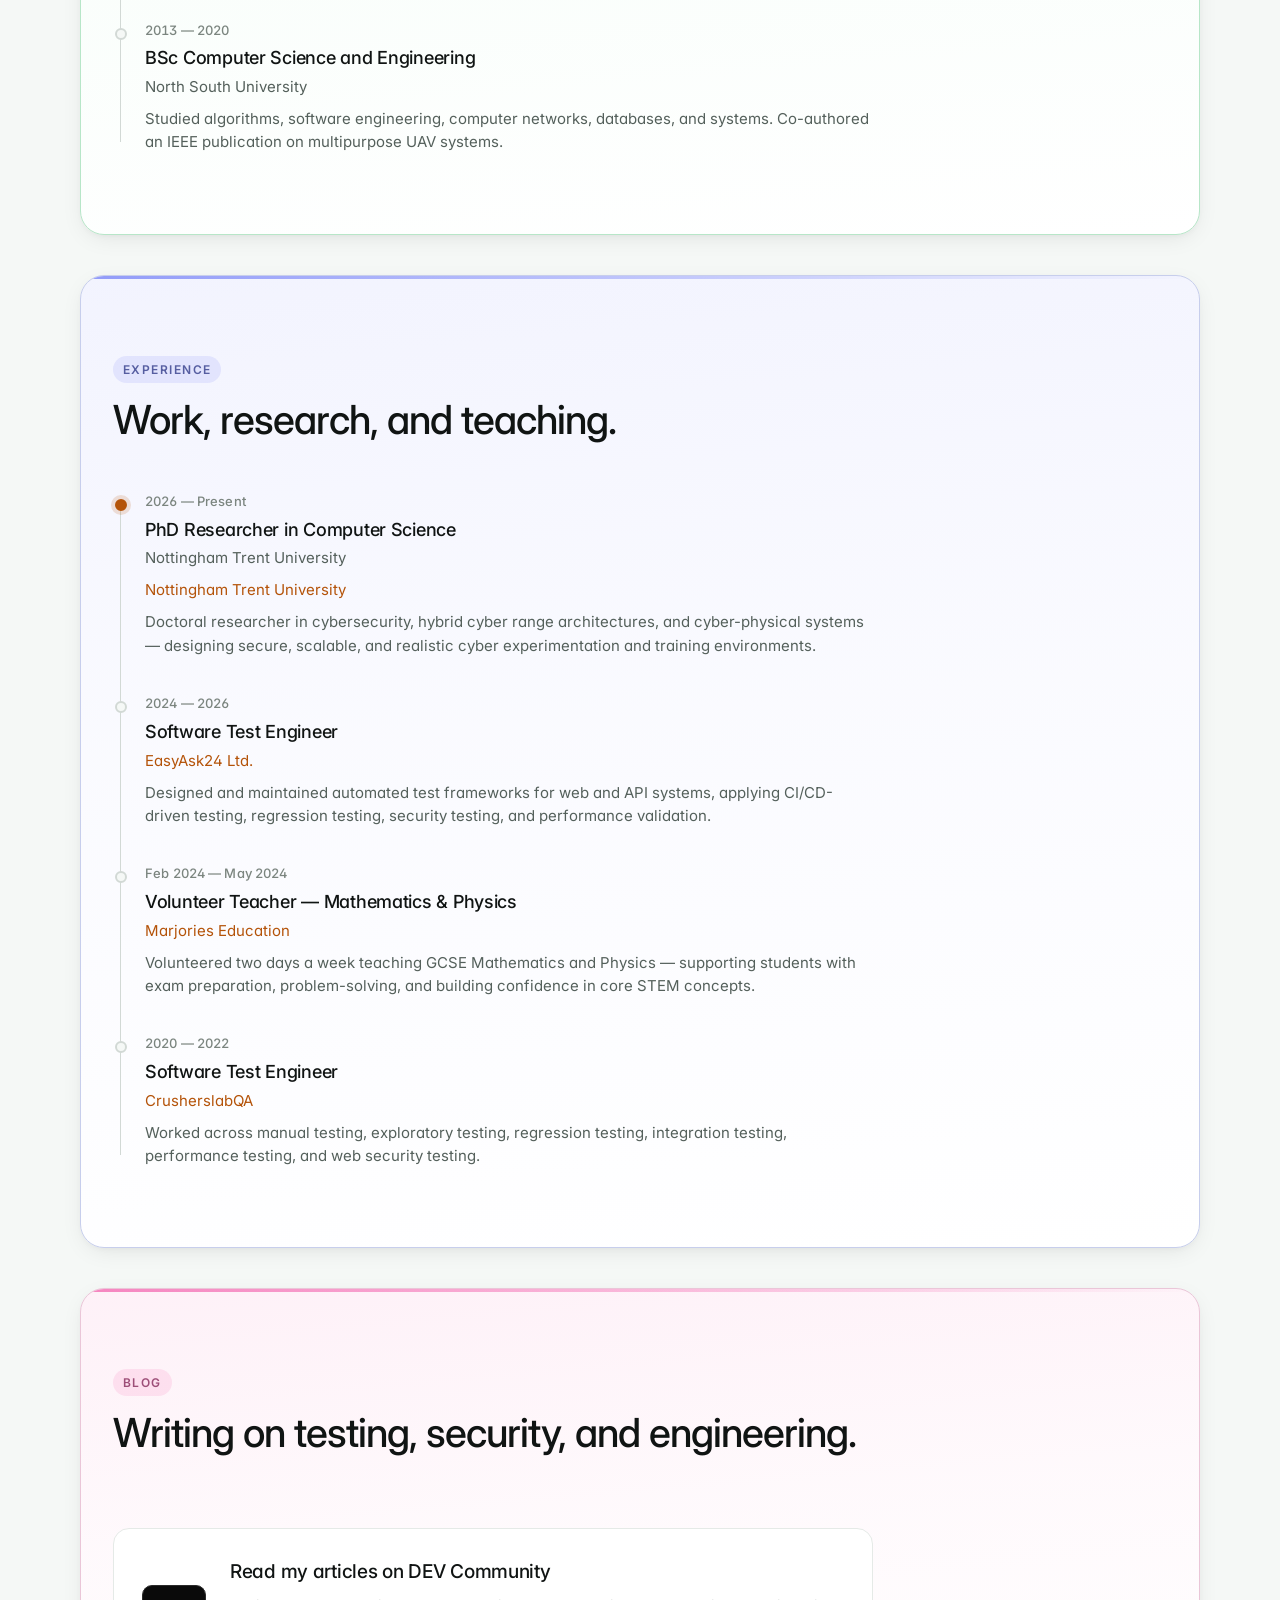
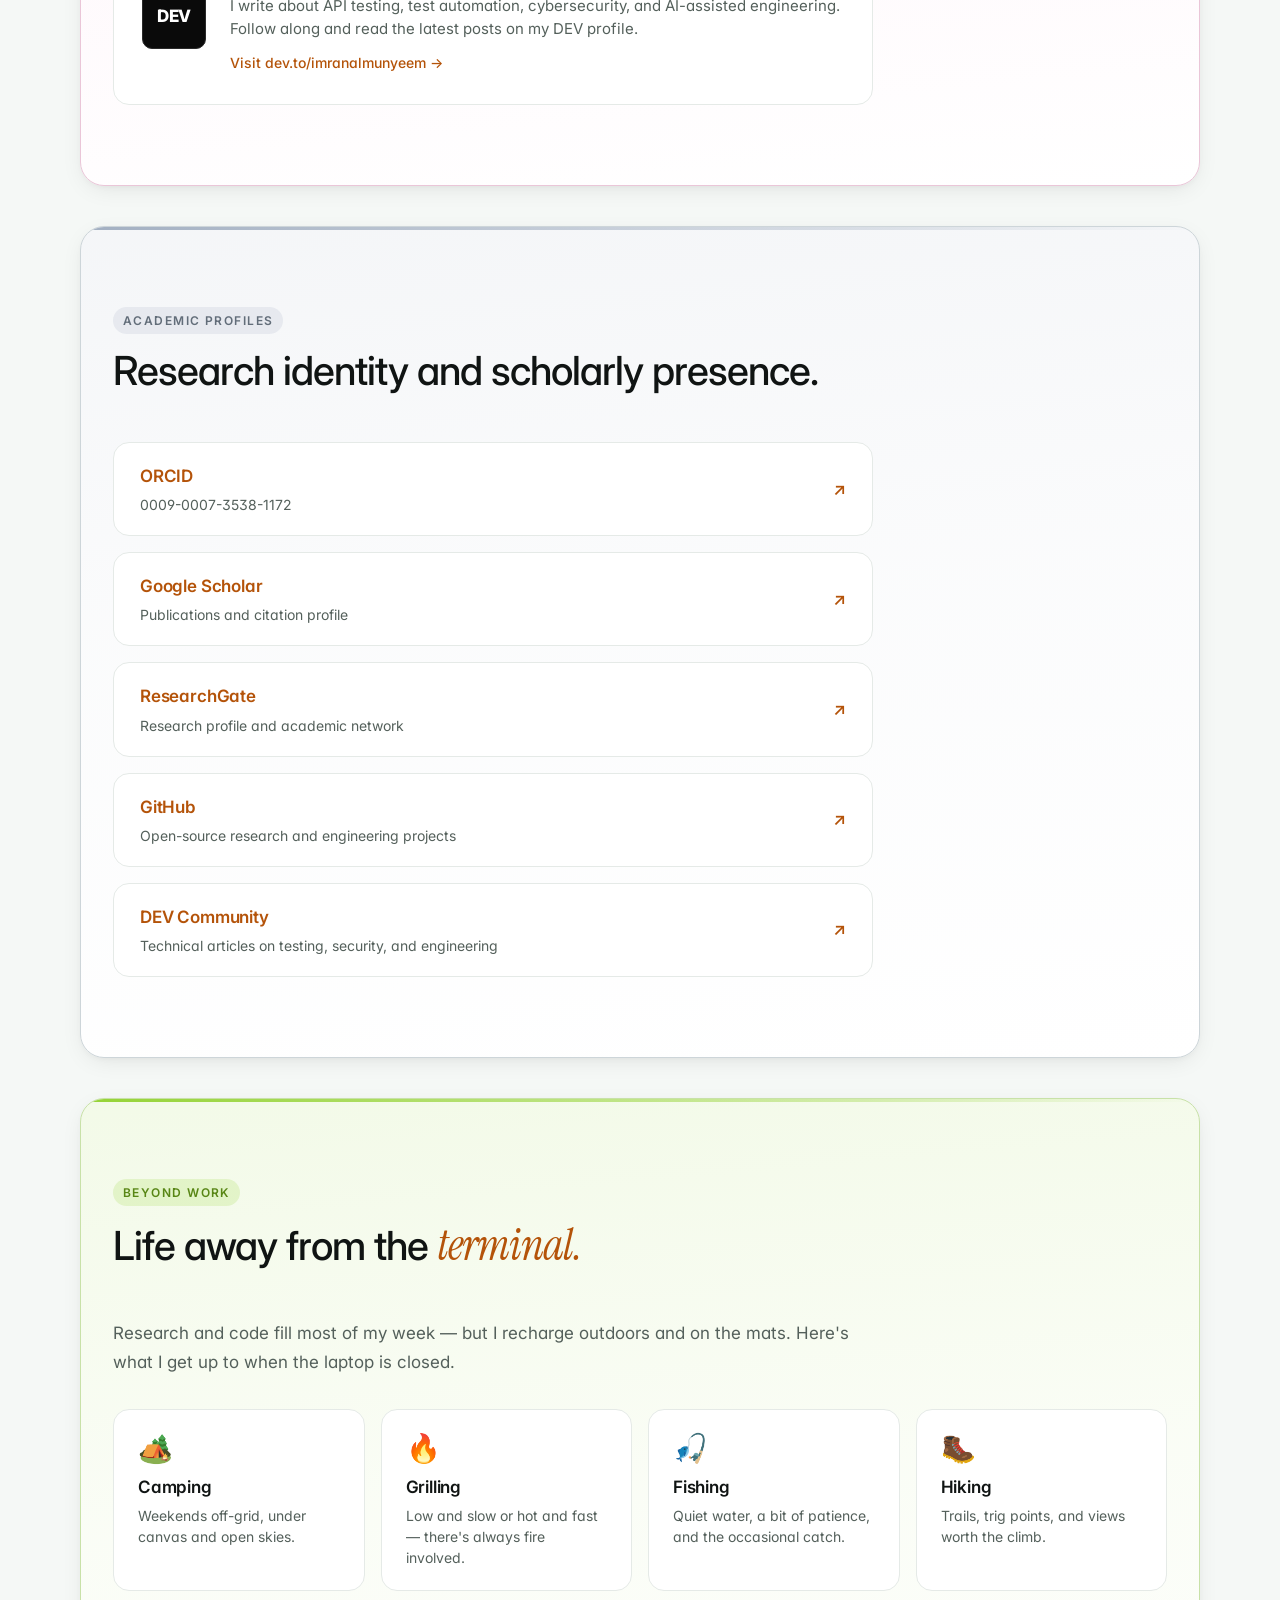
==== commit cba82602: "Update index.html" ====
--- a/index.html
+++ b/index.html
@@ -890,7 +890,8 @@
             <p class="timeline-when">2026 — Present</p>
             <h3 class="timeline-role">PhD Researcher in Computer Science</h3>
             <p class="timeline-org">Nottingham Trent University</p>
-            <p class="timeline-desc">Salaried doctoral researcher in cybersecurity, hybrid cyber range architectures, and cyber-physical systems — designing secure, scalable, and realistic cyber experimentation and training environments.</p>
+            <p class="timeline-org"><a href="https://www.ntu.ac.uk/" target="_blank" rel="noopener">Nottingham Trent University</a></p>
+            <p class="timeline-desc">Doctoral researcher in cybersecurity, hybrid cyber range architectures, and cyber-physical systems — designing secure, scalable, and realistic cyber experimentation and training environments.</p>
           </div>
         </li>
 
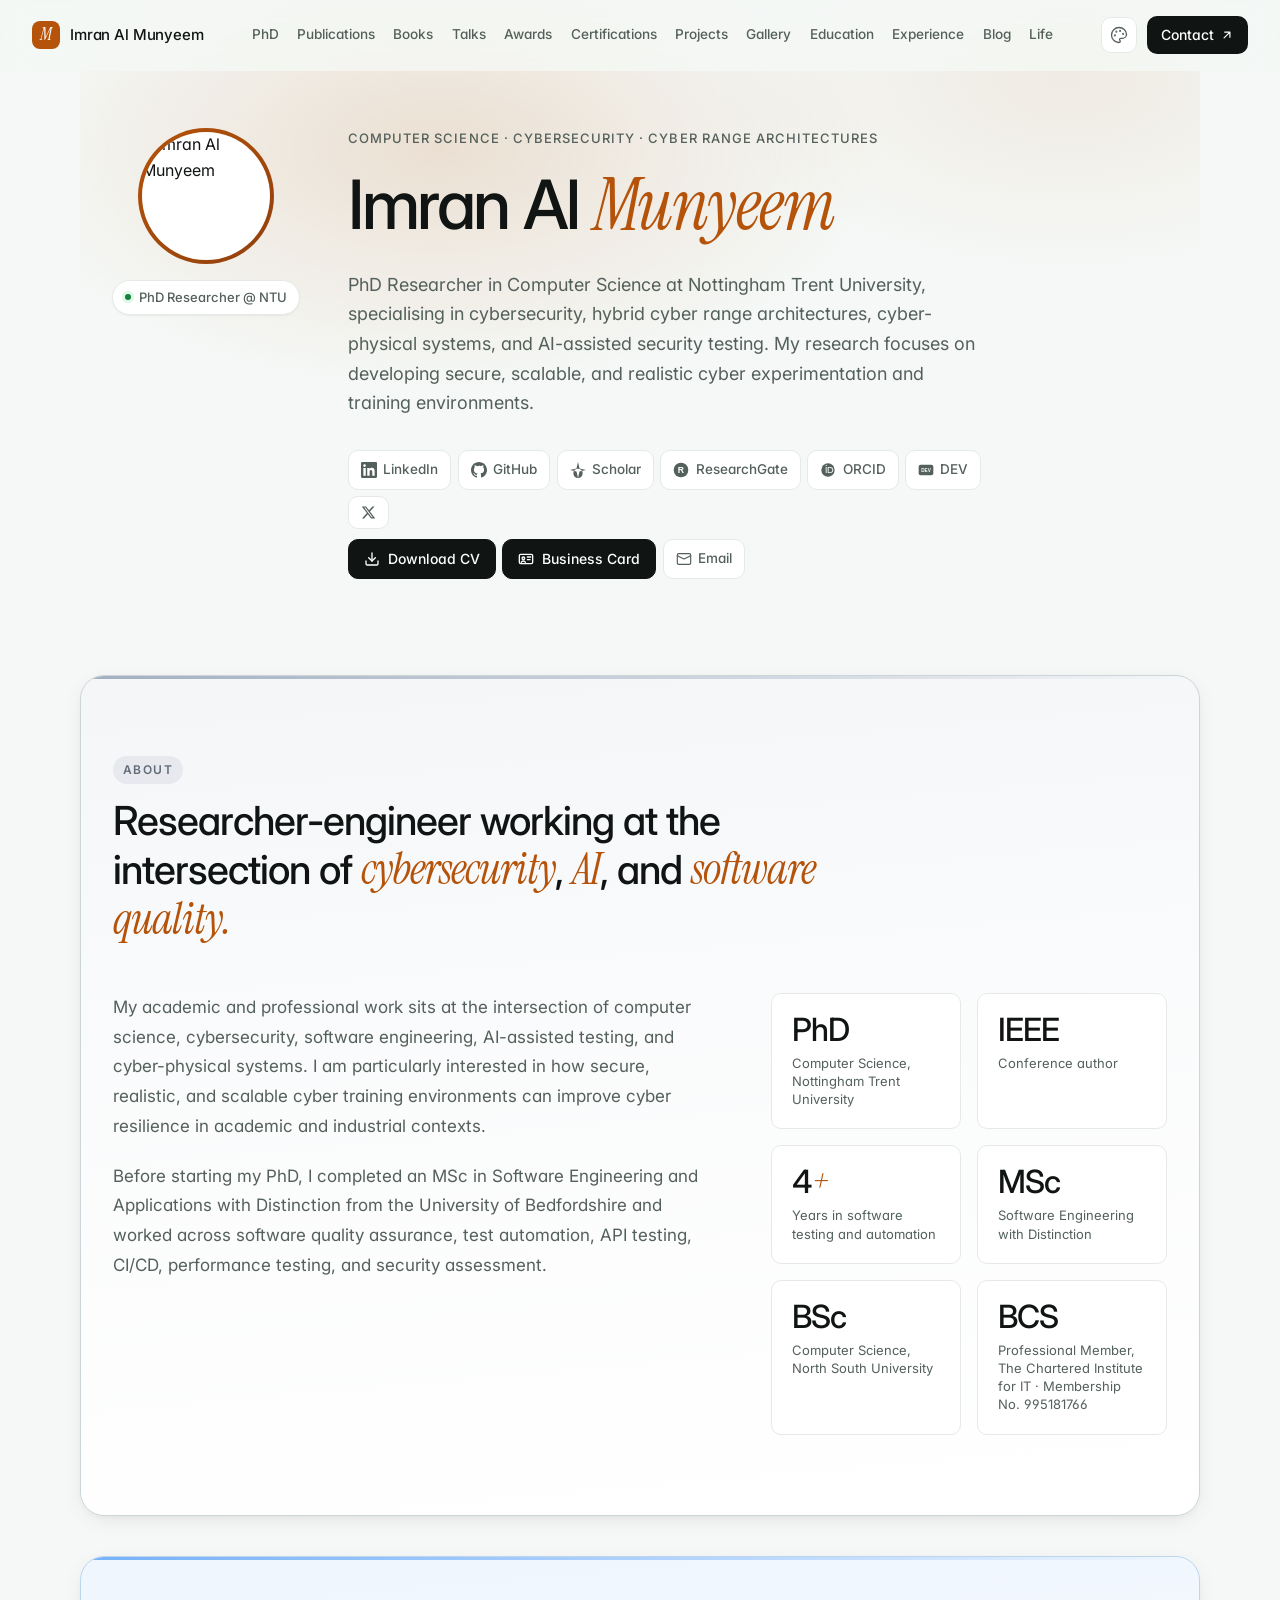
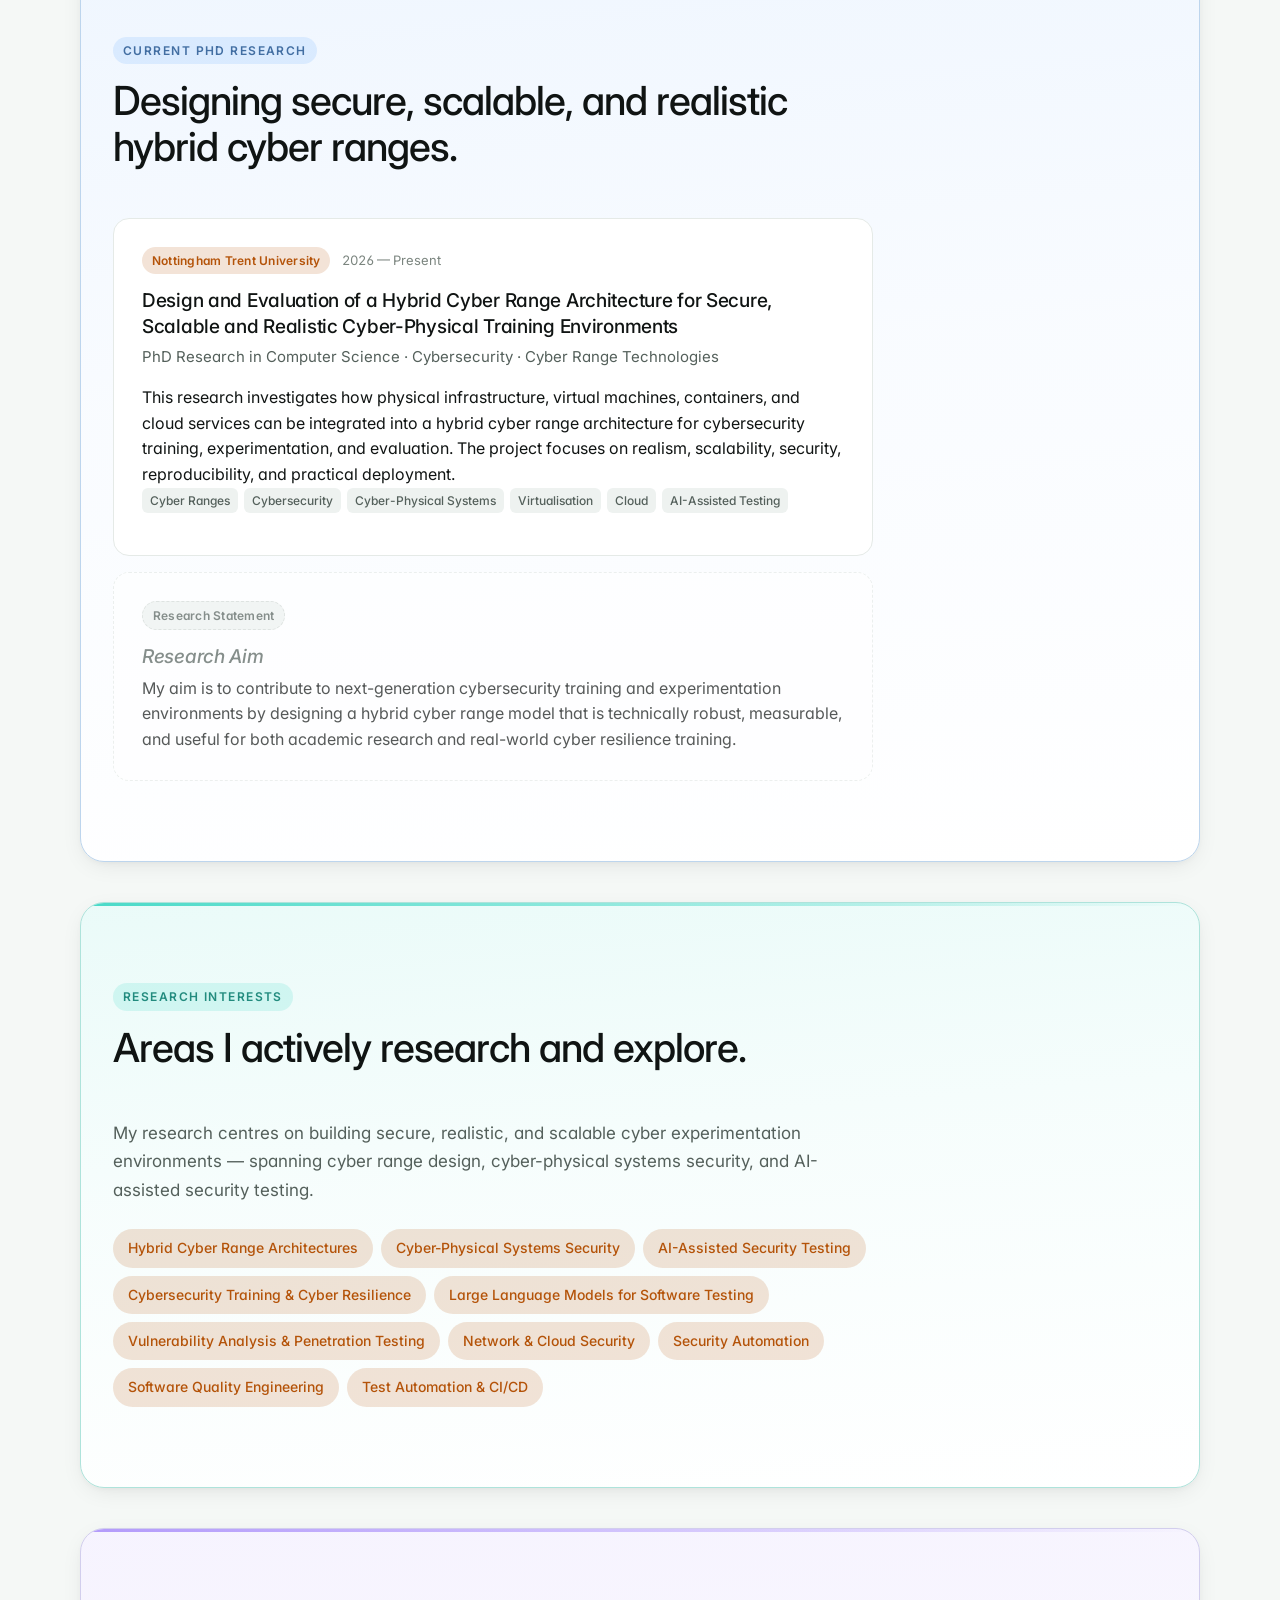
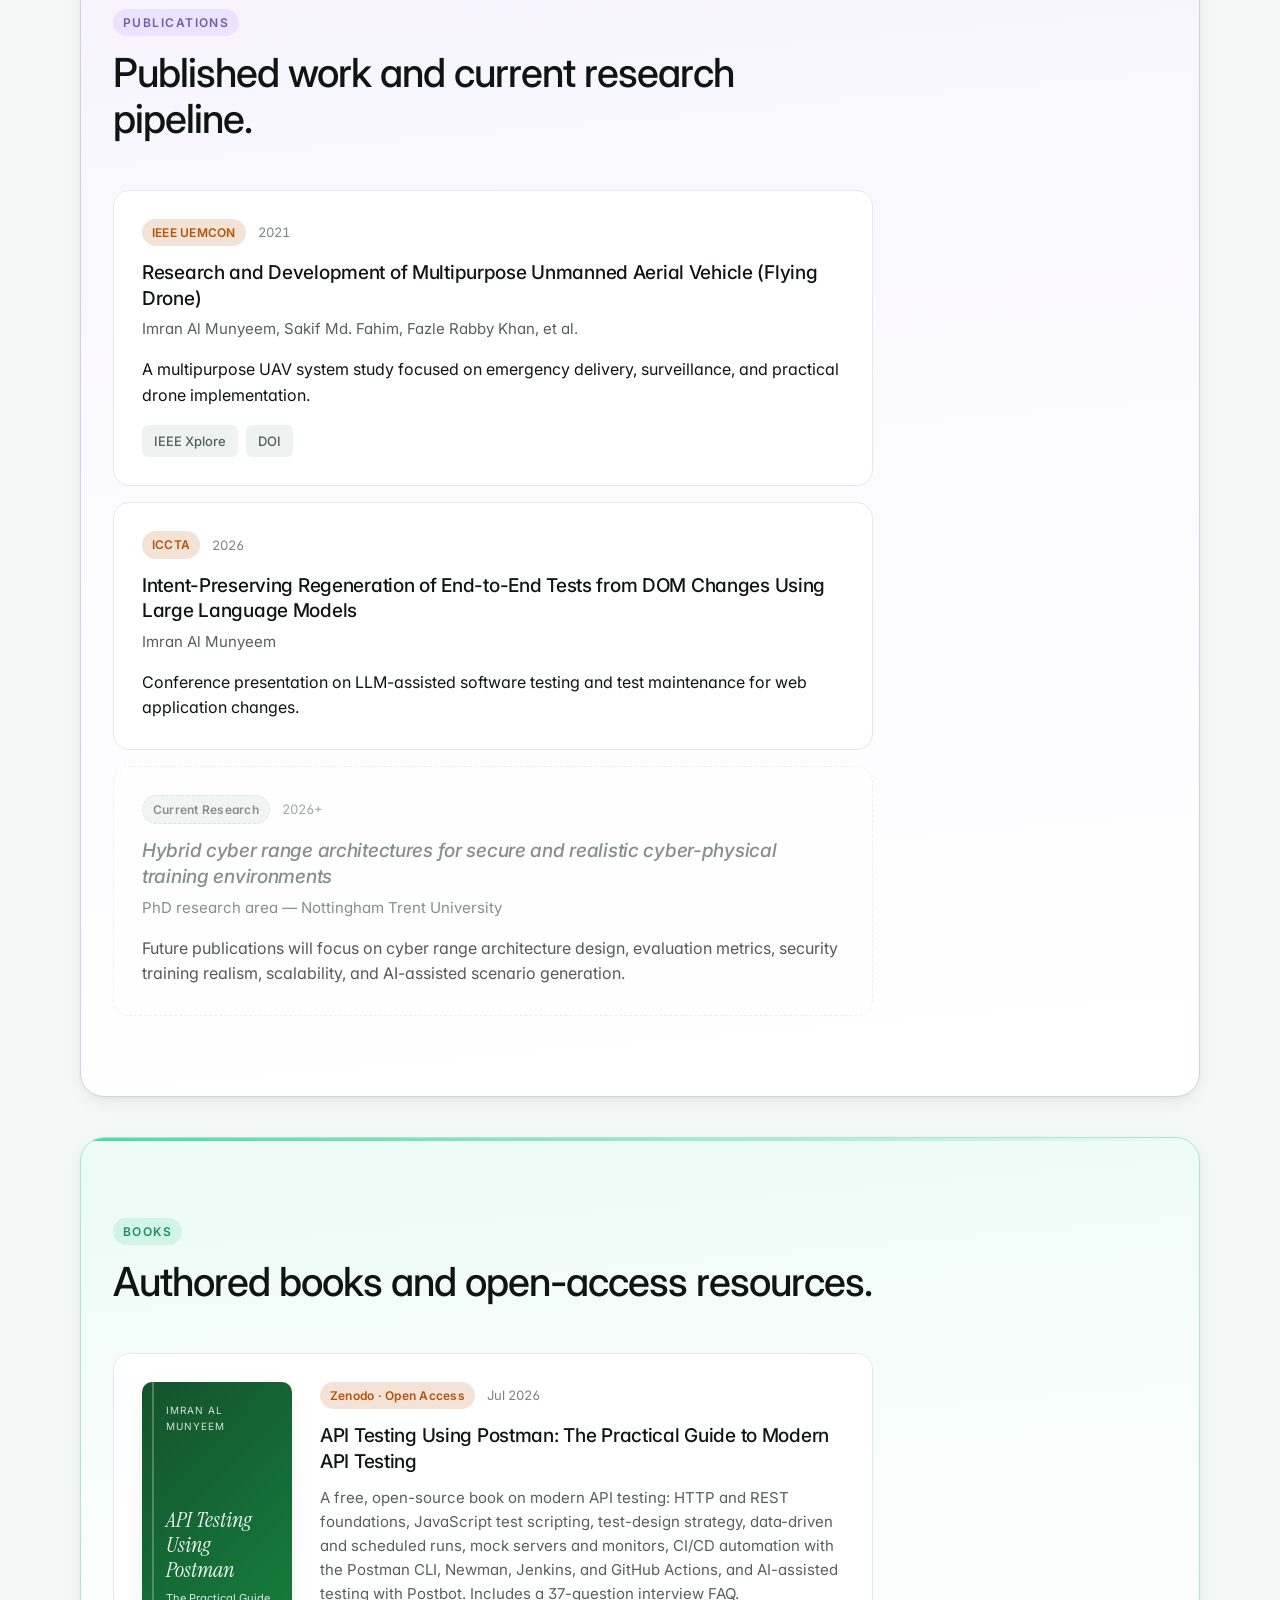
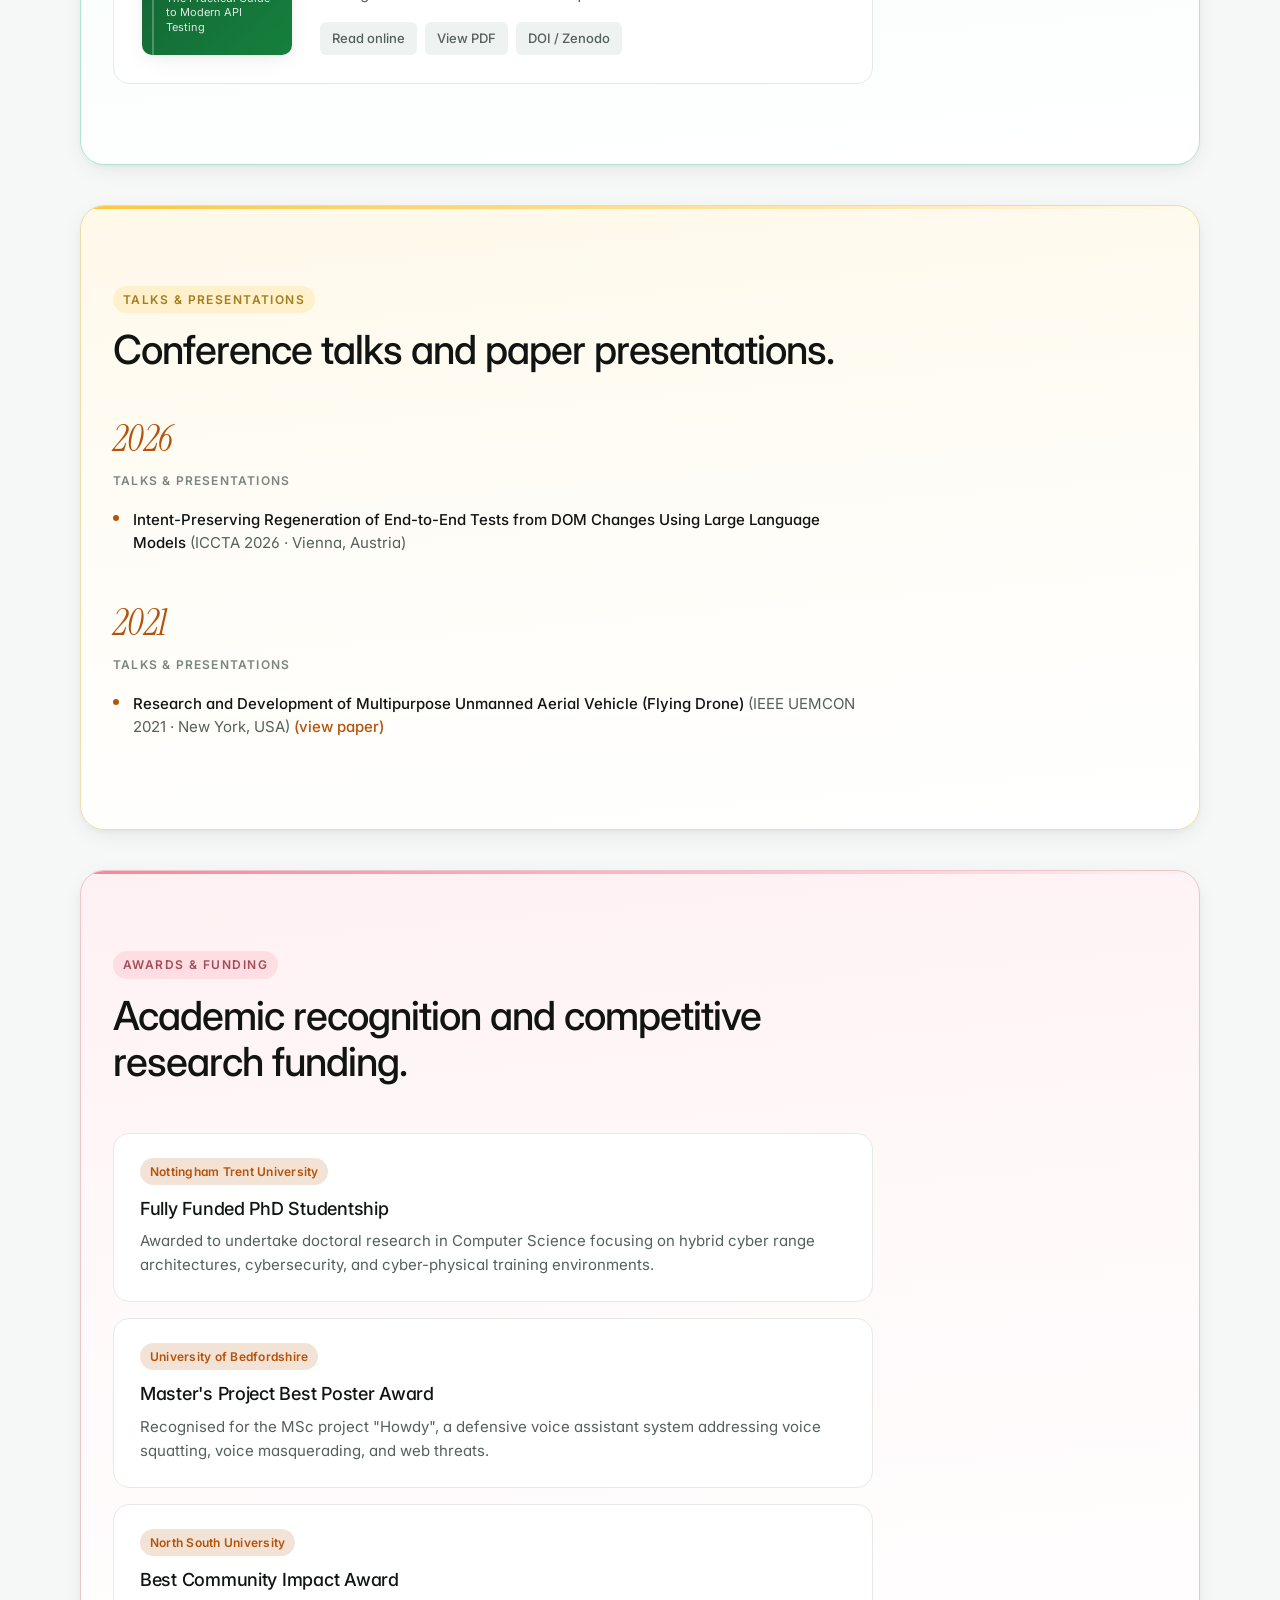
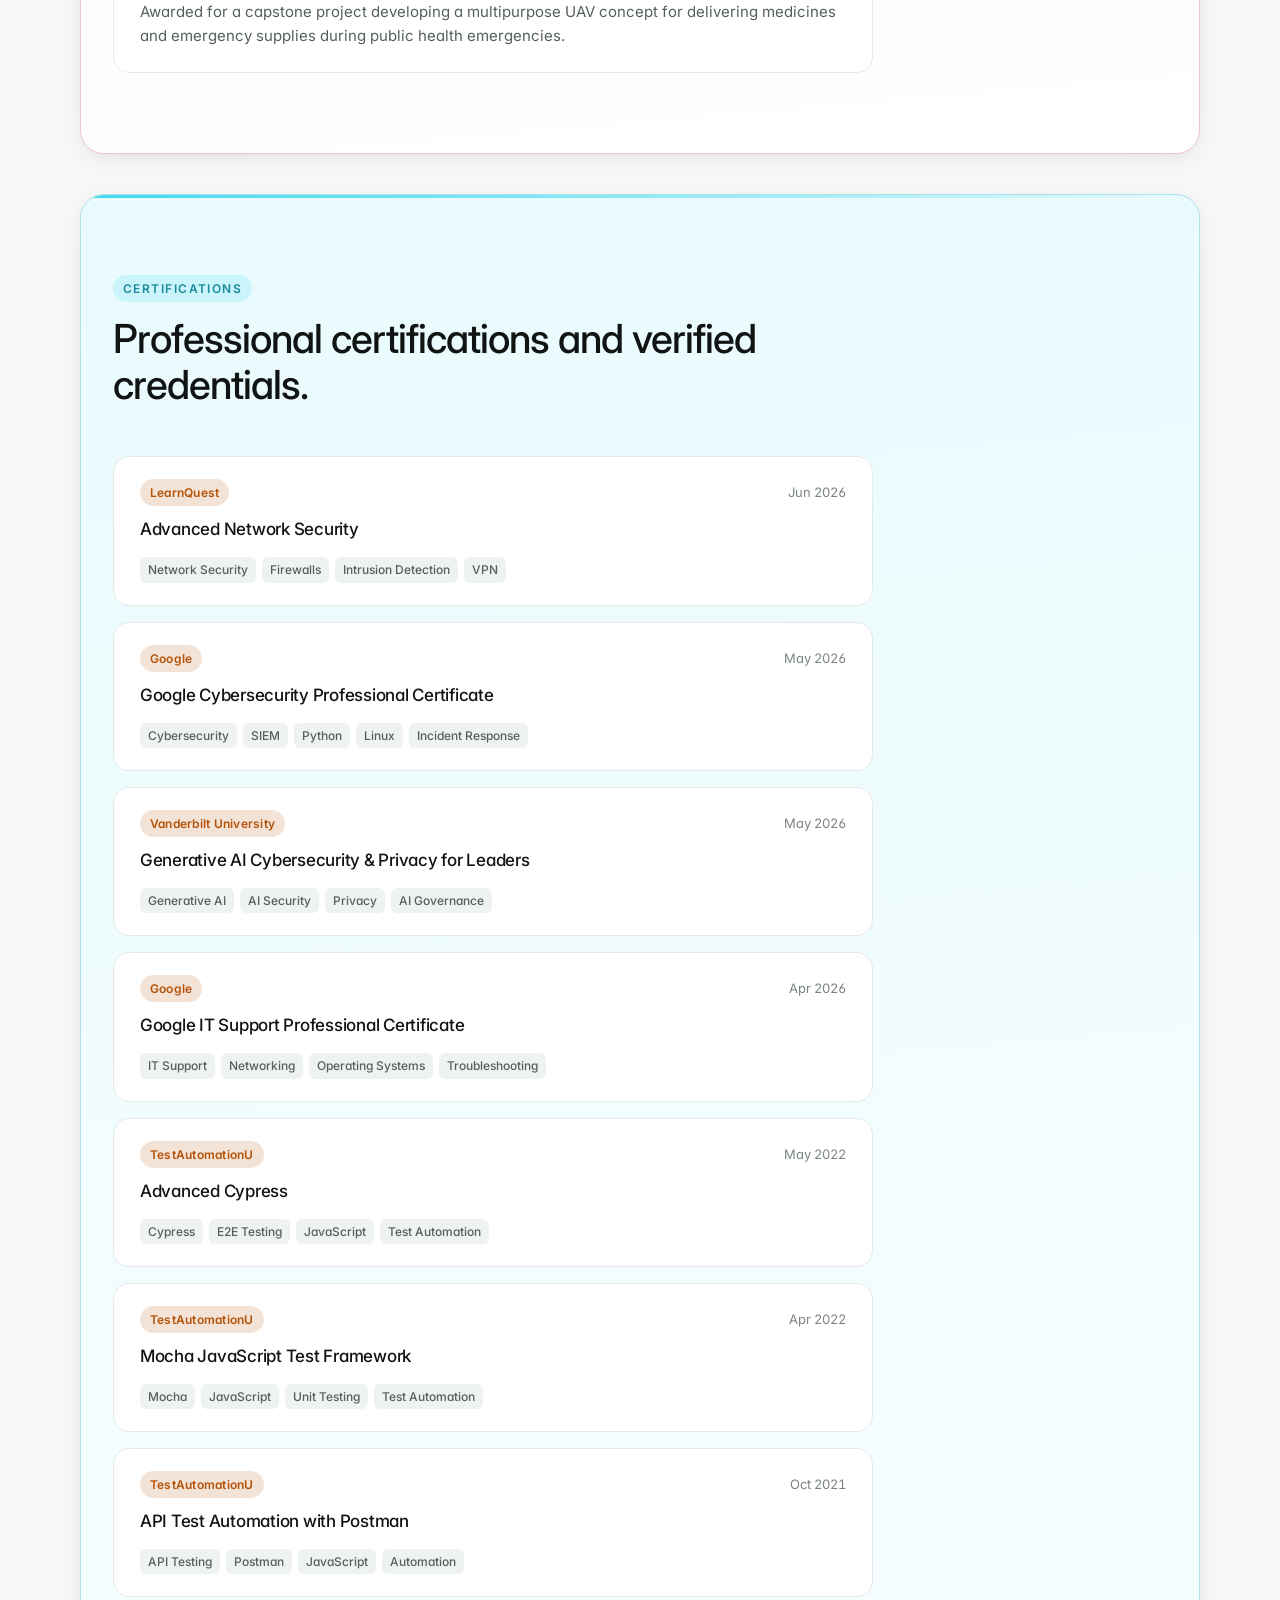
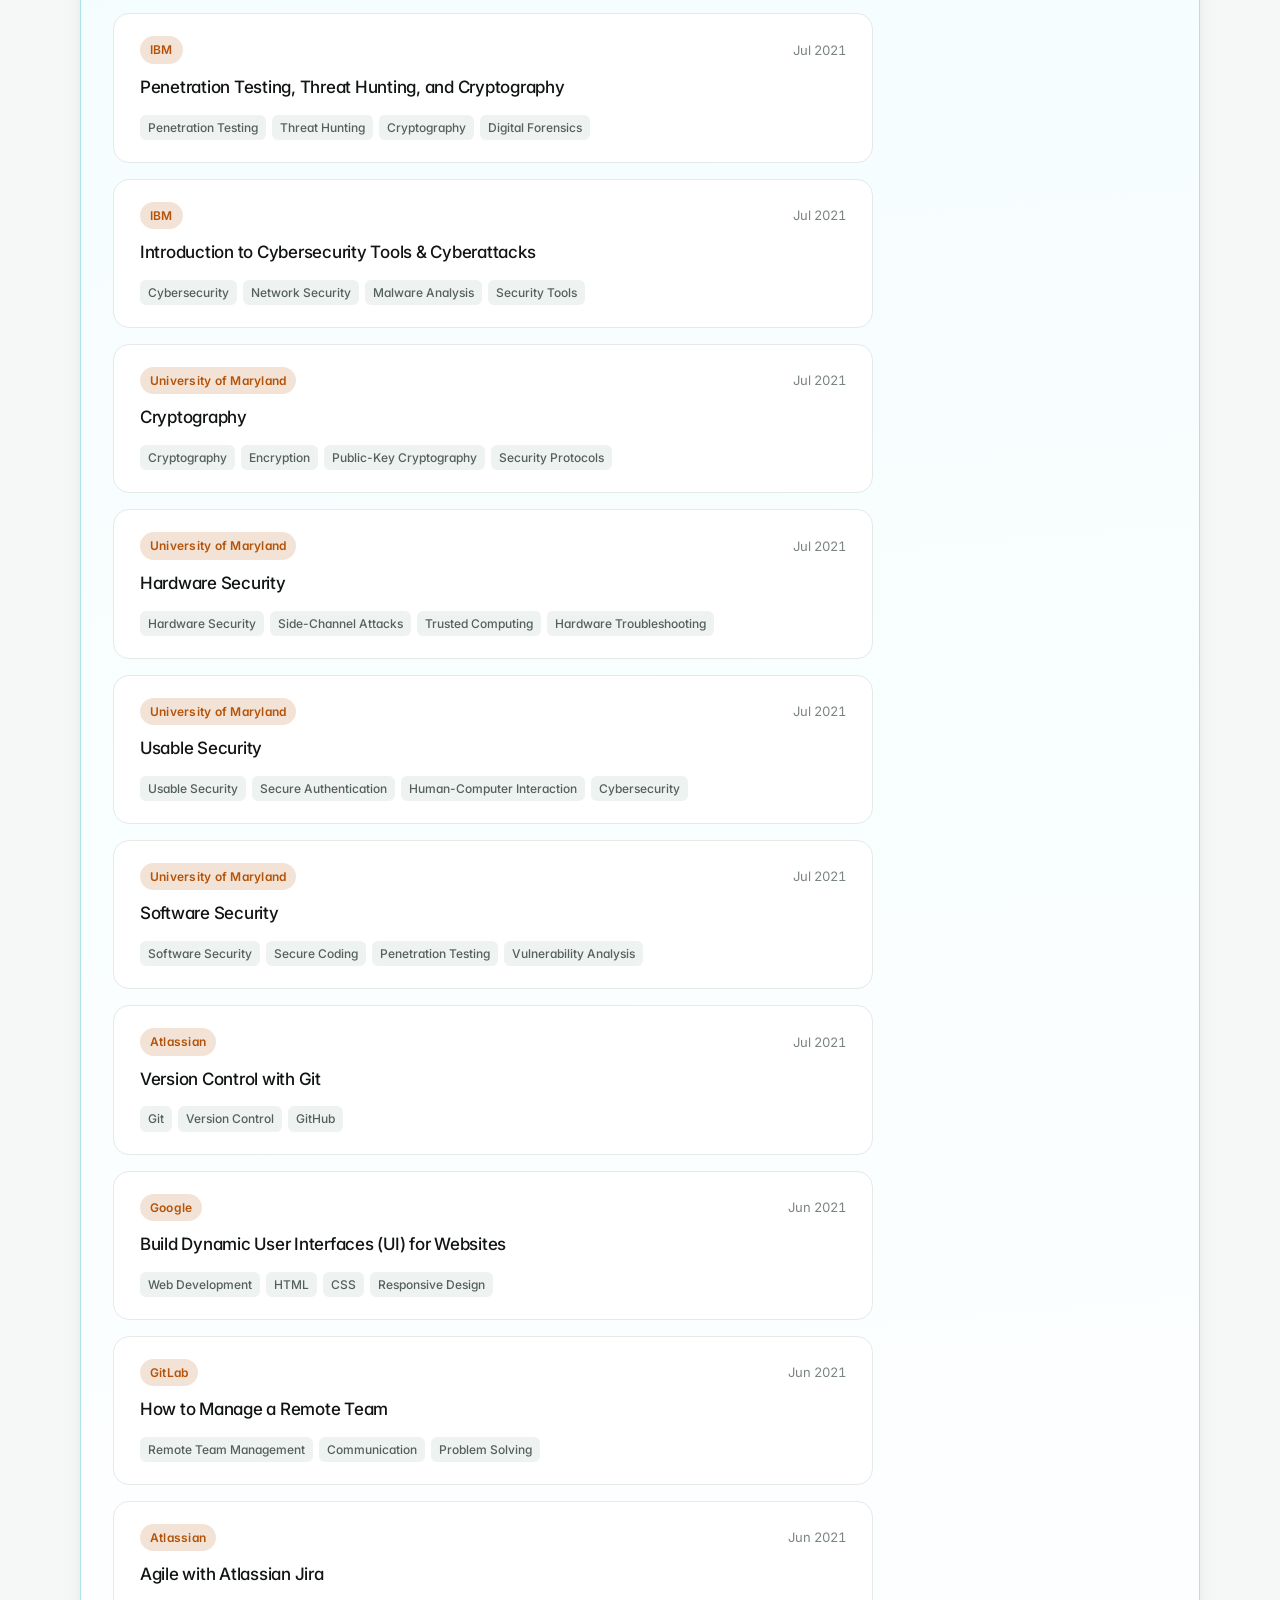
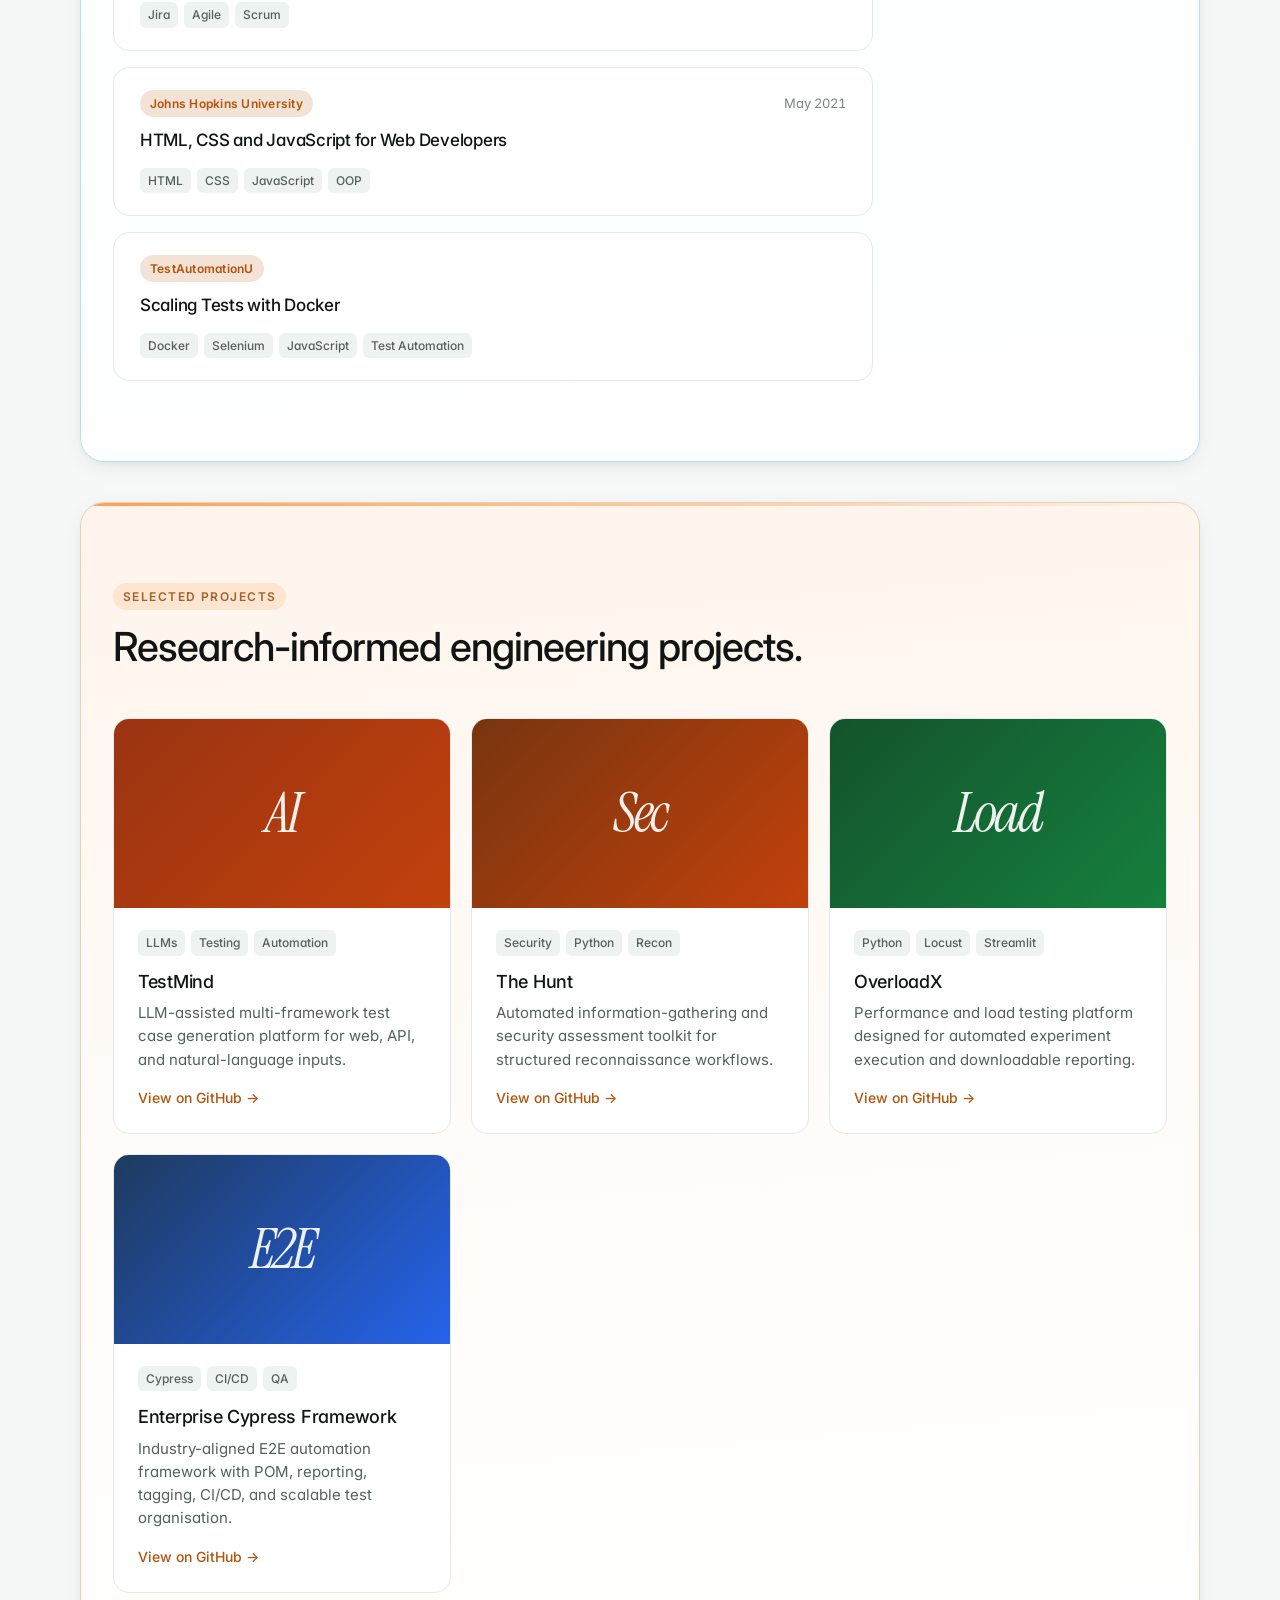
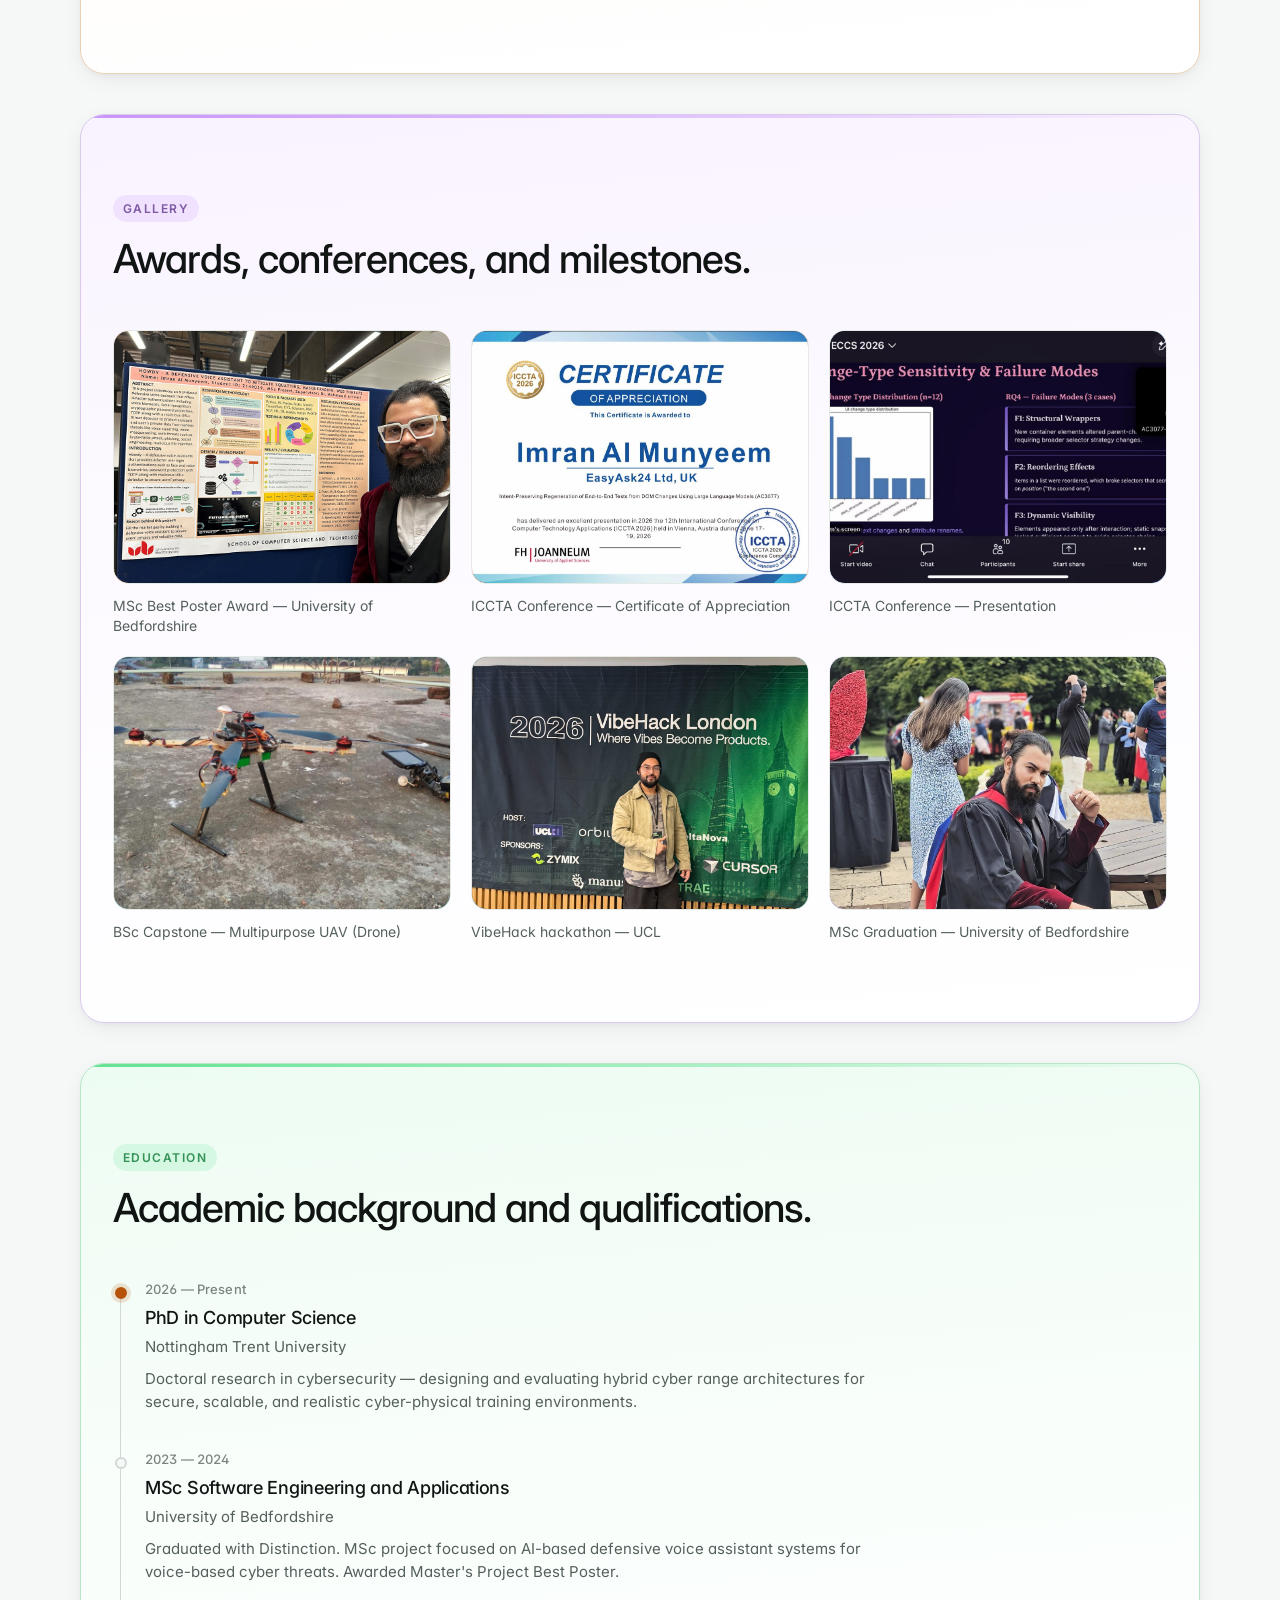
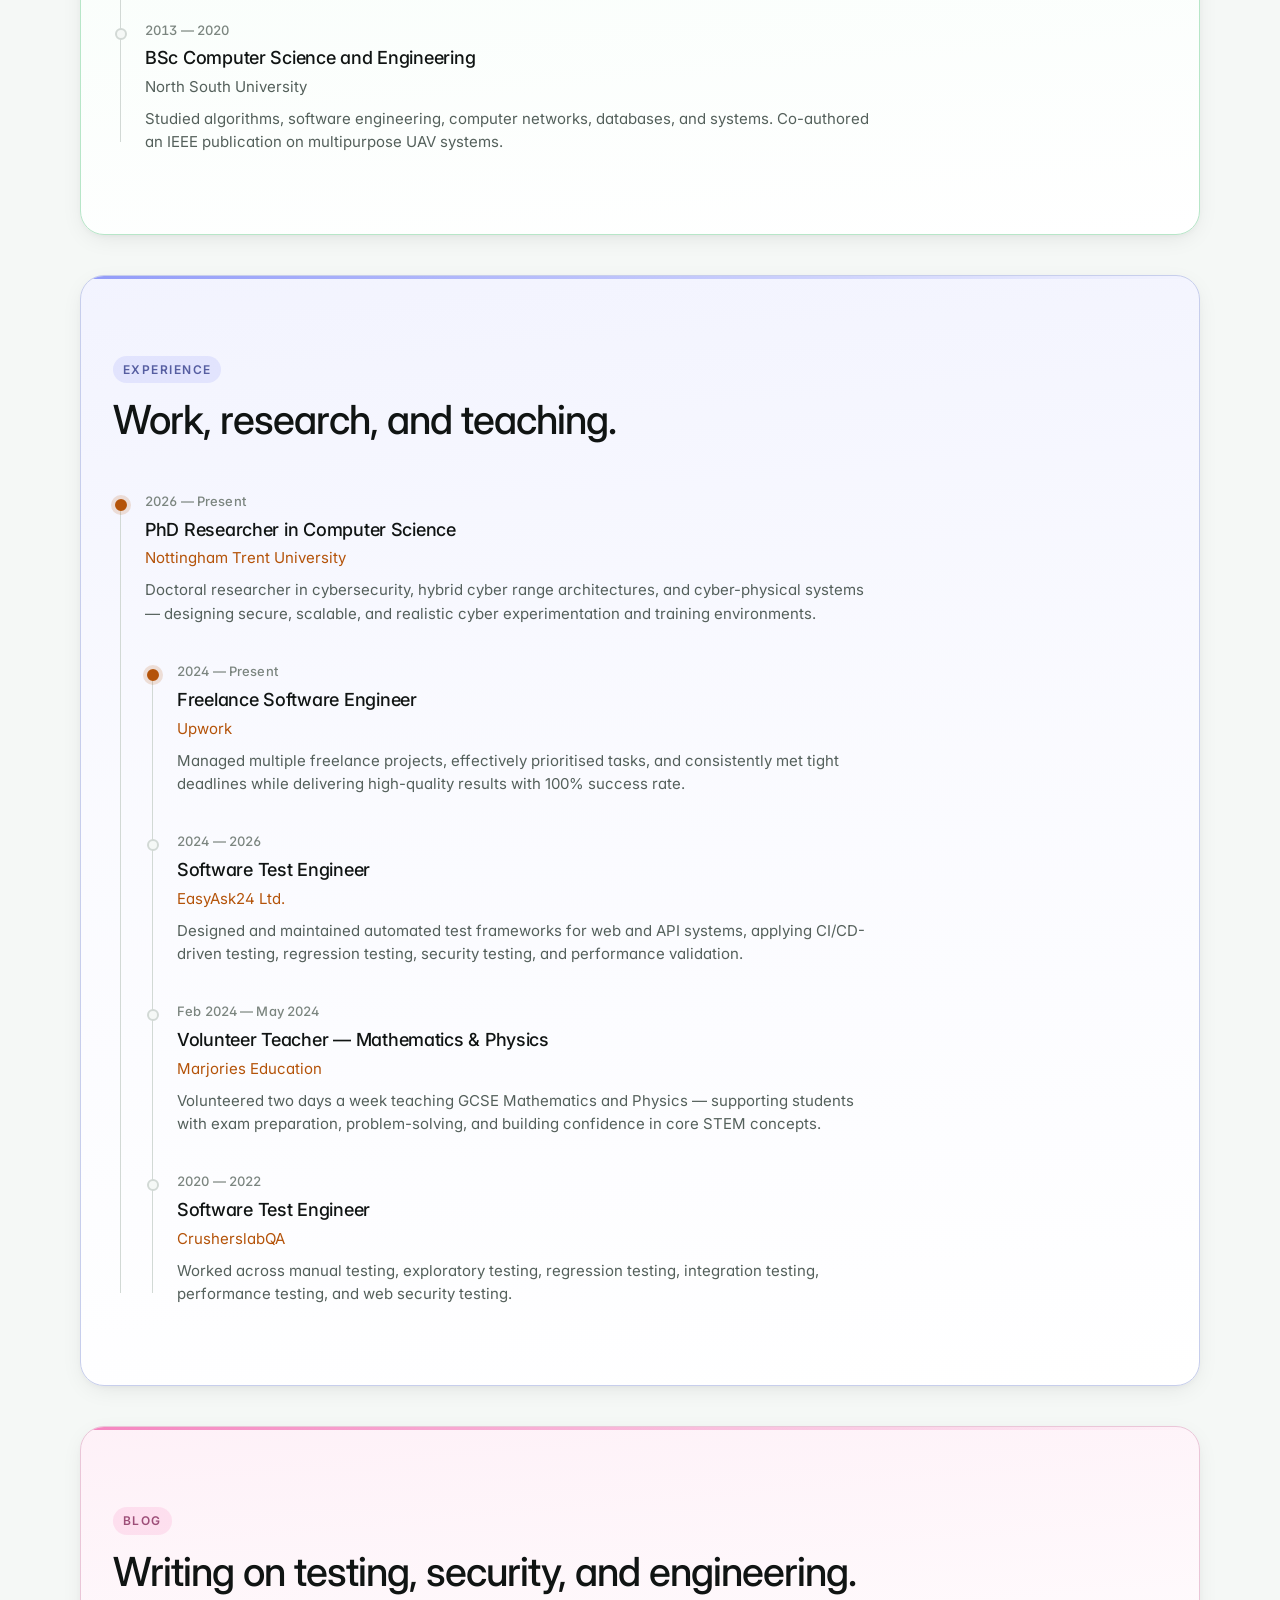
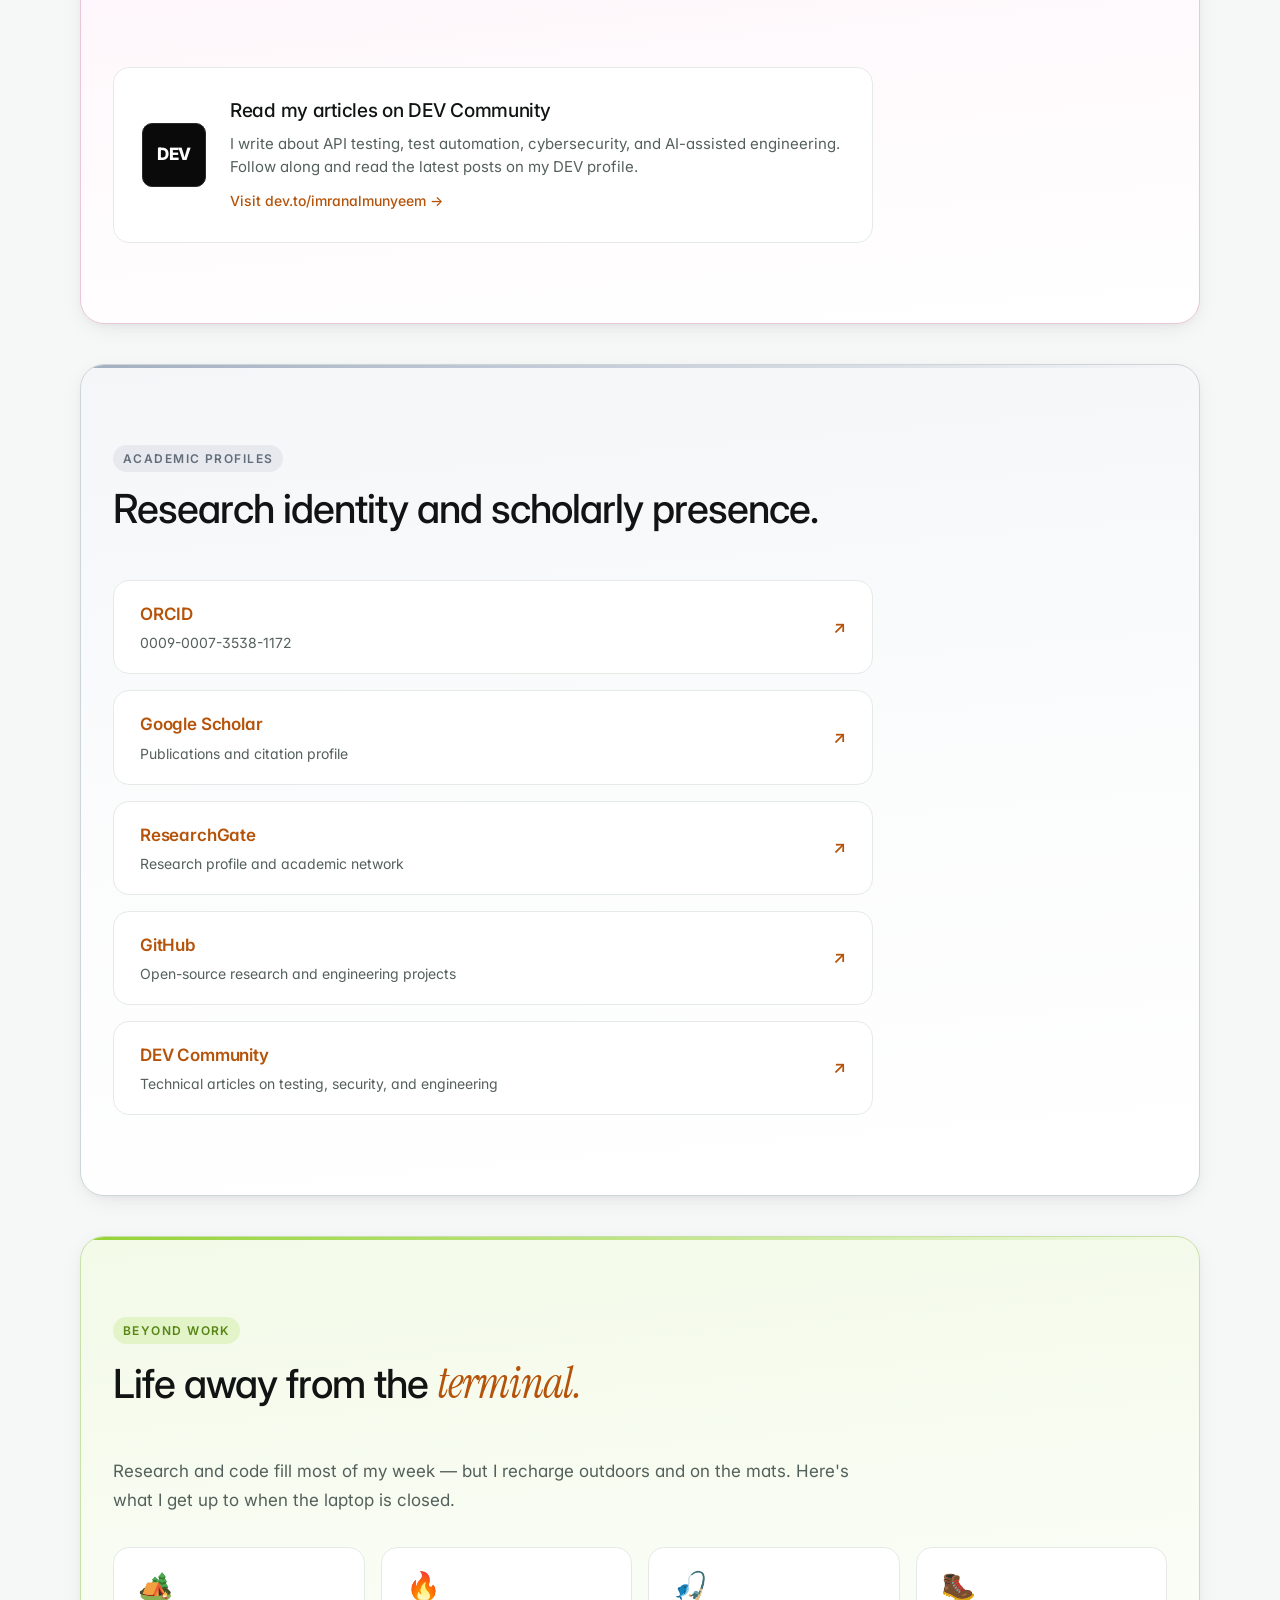
==== commit 4384b11f: "Update index.html" ====
--- a/index.html
+++ b/index.html
@@ -214,7 +214,7 @@
             </div>
 
             <div class="social-row">
-              <a href="https://drive.google.com/file/d/1HPV53WMpcphYSXeUqaOmOcscOz2iS2CY/view?usp=sharing" class="hero-cv" target="_blank" rel="noopener">
+              <a href="https://drive.google.com/file/d/1K9WyR4TBww2XyDUKNIa7MQmg8ZTeT7Ja/view?usp=sharing" class="hero-cv" target="_blank" rel="noopener">
                 <svg width="16" height="16" viewBox="0 0 24 24" fill="none" stroke="currentColor" stroke-width="2" stroke-linecap="round" stroke-linejoin="round"><path d="M21 15v4a2 2 0 0 1-2 2H5a2 2 0 0 1-2-2v-4"/><polyline points="7 10 12 15 17 10"/><line x1="12" y1="15" x2="12" y2="3"/></svg>
                 Download CV
               </a>
@@ -888,13 +888,21 @@
           <div class="timeline-marker"></div>
           <div class="timeline-content">
             <p class="timeline-when">2026 — Present</p>
-            <h3 class="timeline-role">PhD Researcher in Computer Science</h3>
-            <p class="timeline-org">Nottingham Trent University</p>
-            <p class="timeline-org"><a href="https://www.ntu.ac.uk/" target="_blank" rel="noopener">Nottingham Trent University</a></p>
+            <h3 class="timeline-role">PhD Researcher in Computer Science</h3>            <p class="timeline-org"><a href="https://www.ntu.ac.uk/" target="_blank" rel="noopener">Nottingham Trent University</a></p>
             <p class="timeline-desc">Doctoral researcher in cybersecurity, hybrid cyber range architectures, and cyber-physical systems — designing secure, scalable, and realistic cyber experimentation and training environments.</p>
           </div>
         </li>
-
+      <ol class="timeline">
+        <li class="timeline-item current">
+          <div class="timeline-marker"></div>
+          <div class="timeline-content">
+            <p class="timeline-when">2024 — Present</p>
+            <h3 class="timeline-role">Freelance Software Engineer</h3>
+            <p class="timeline-org"><a href="https://www.upwork.com/freelancers/~01f394e8c433823753" target="_blank" rel="noopener">Upwork</a></p>
+            <p class="timeline-desc">Managed multiple freelance projects, effectively prioritised tasks, and consistently met tight deadlines
+while delivering high-quality results with 100% success rate.</p>
+          </div>
+        </li>
         <li class="timeline-item">
           <div class="timeline-marker"></div>
           <div class="timeline-content">
